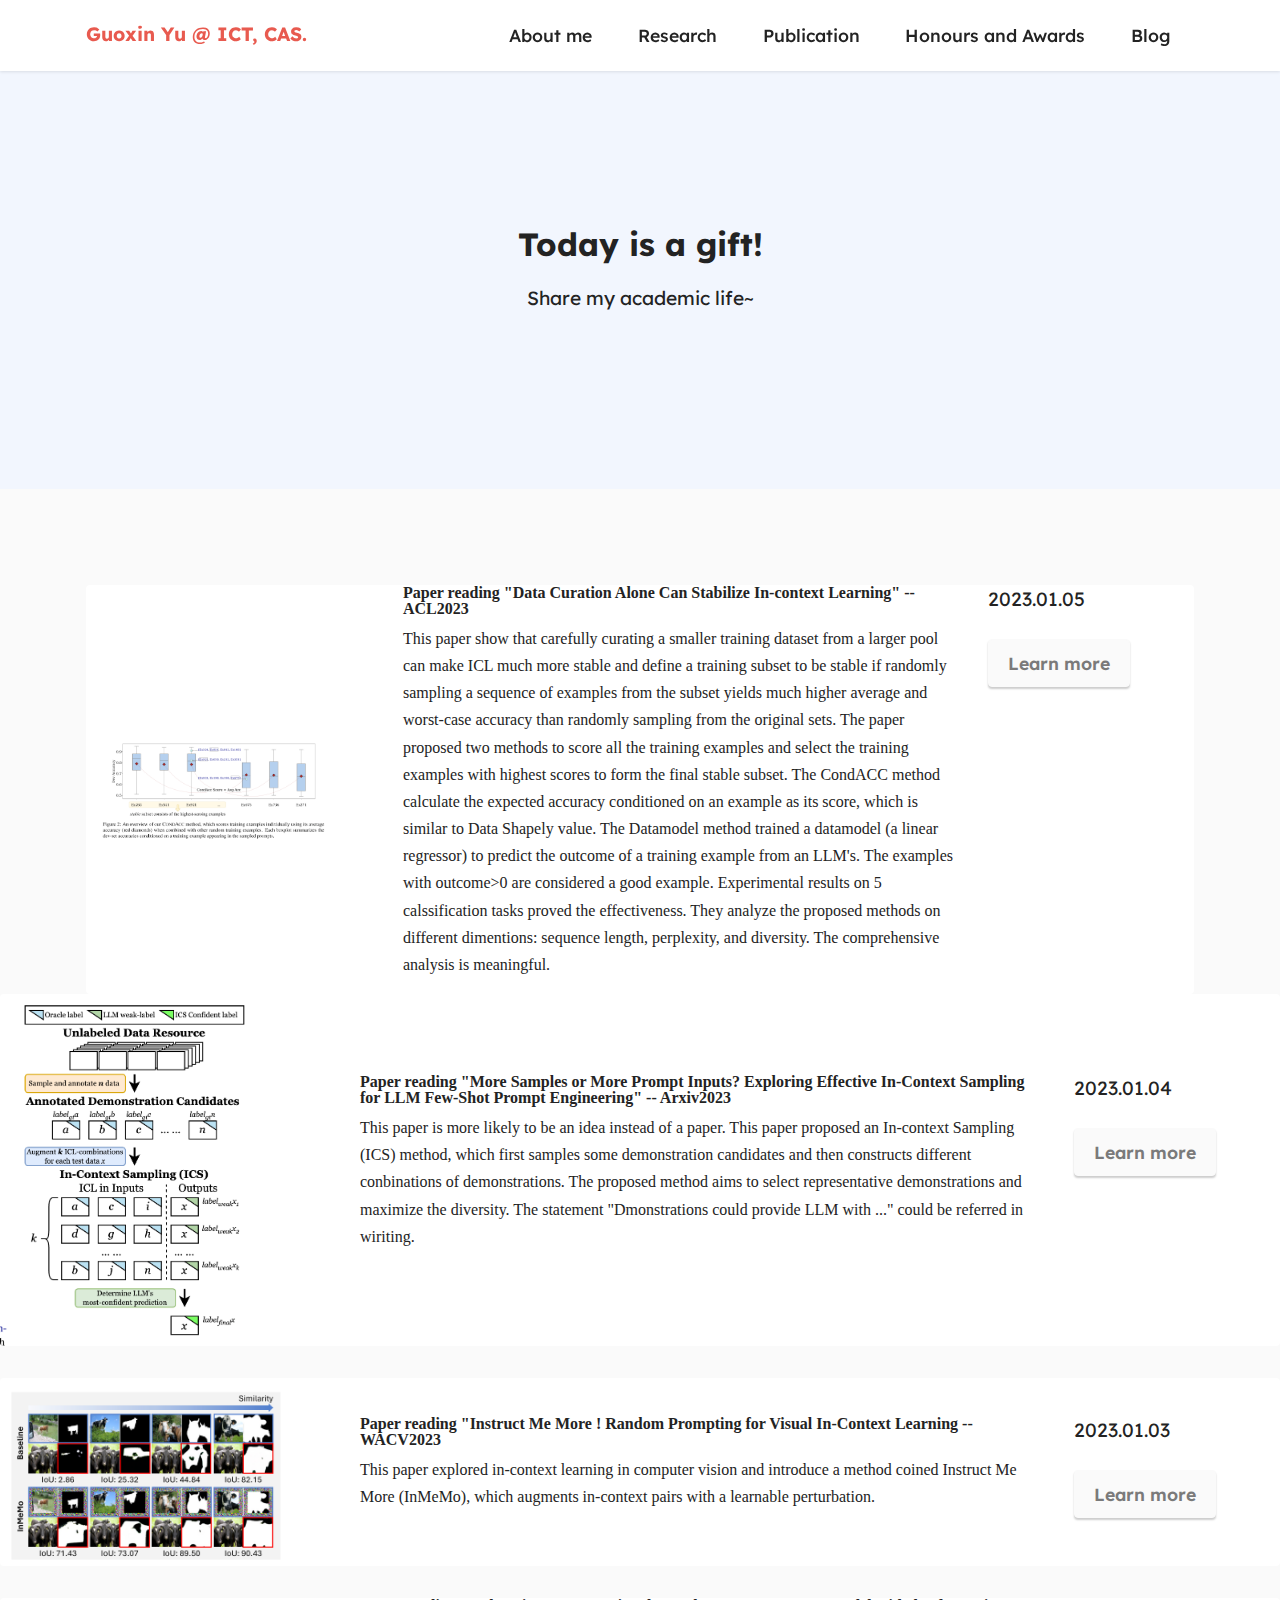
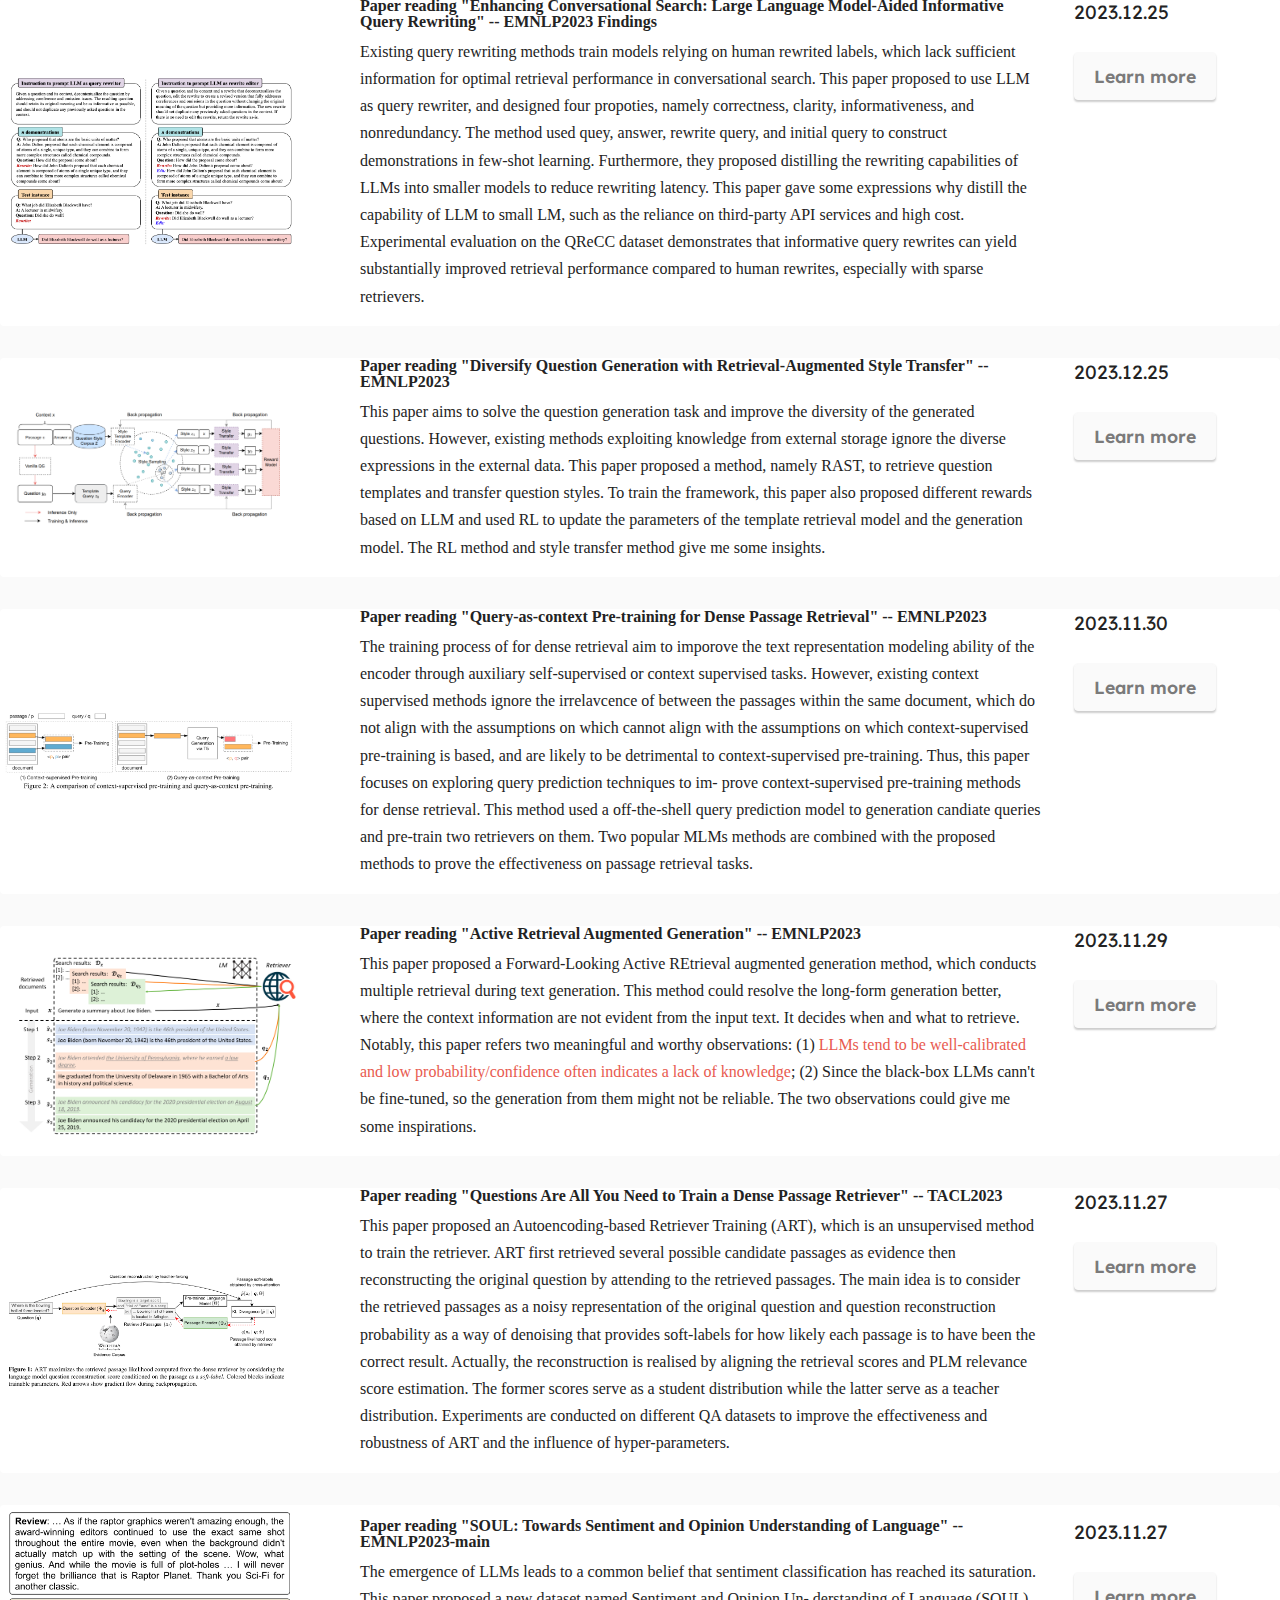
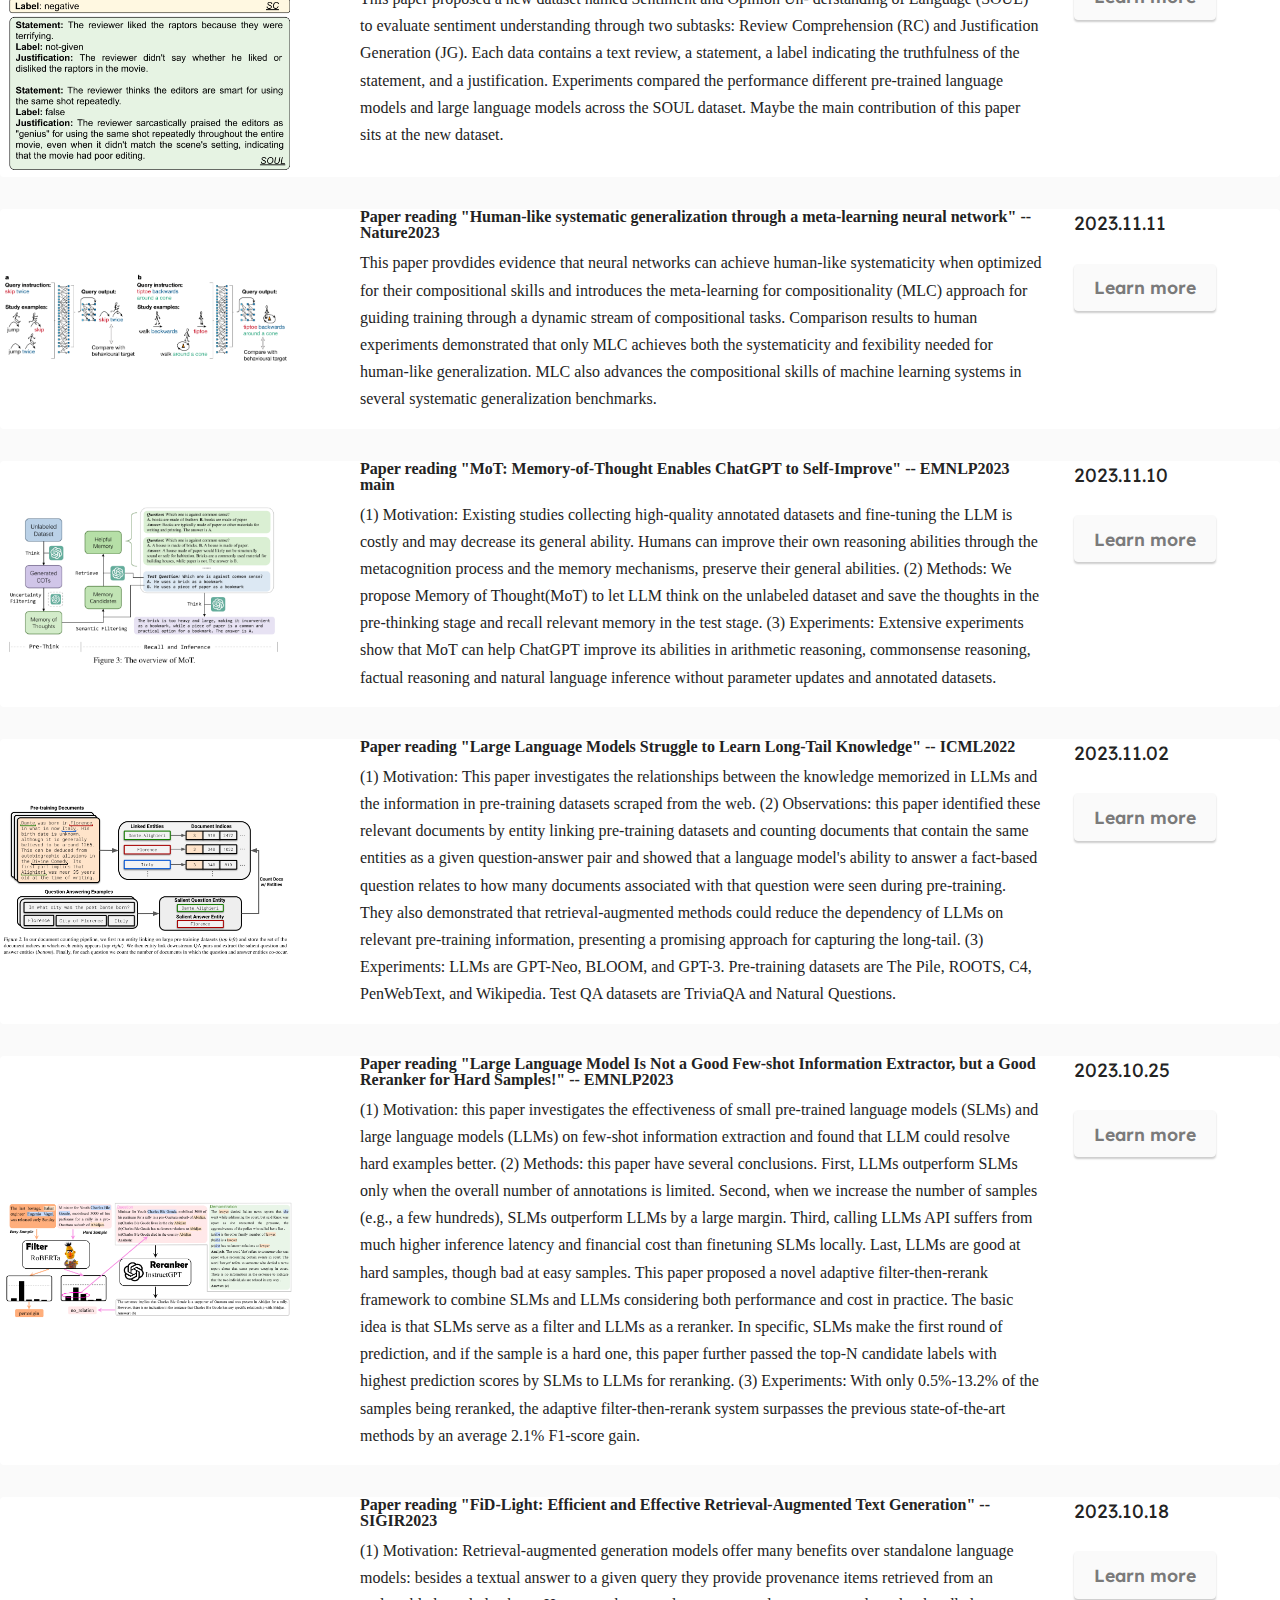
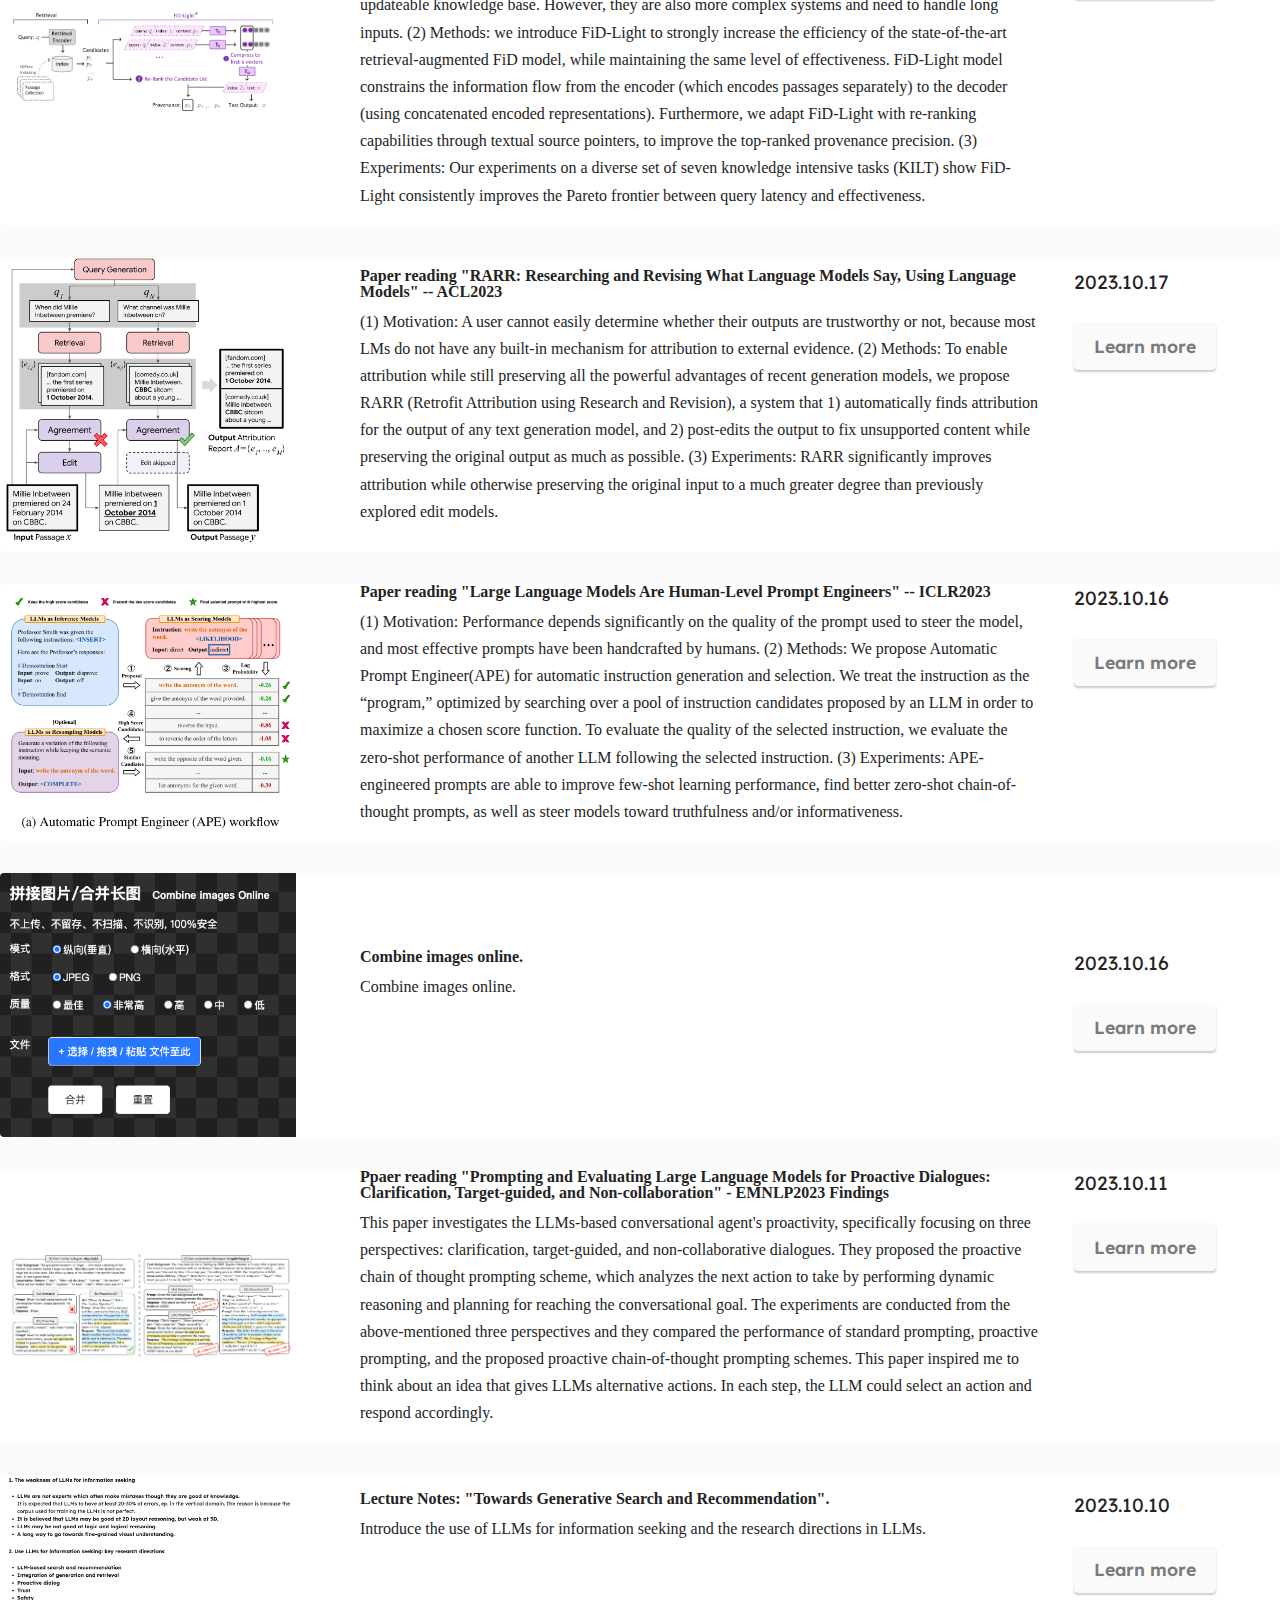
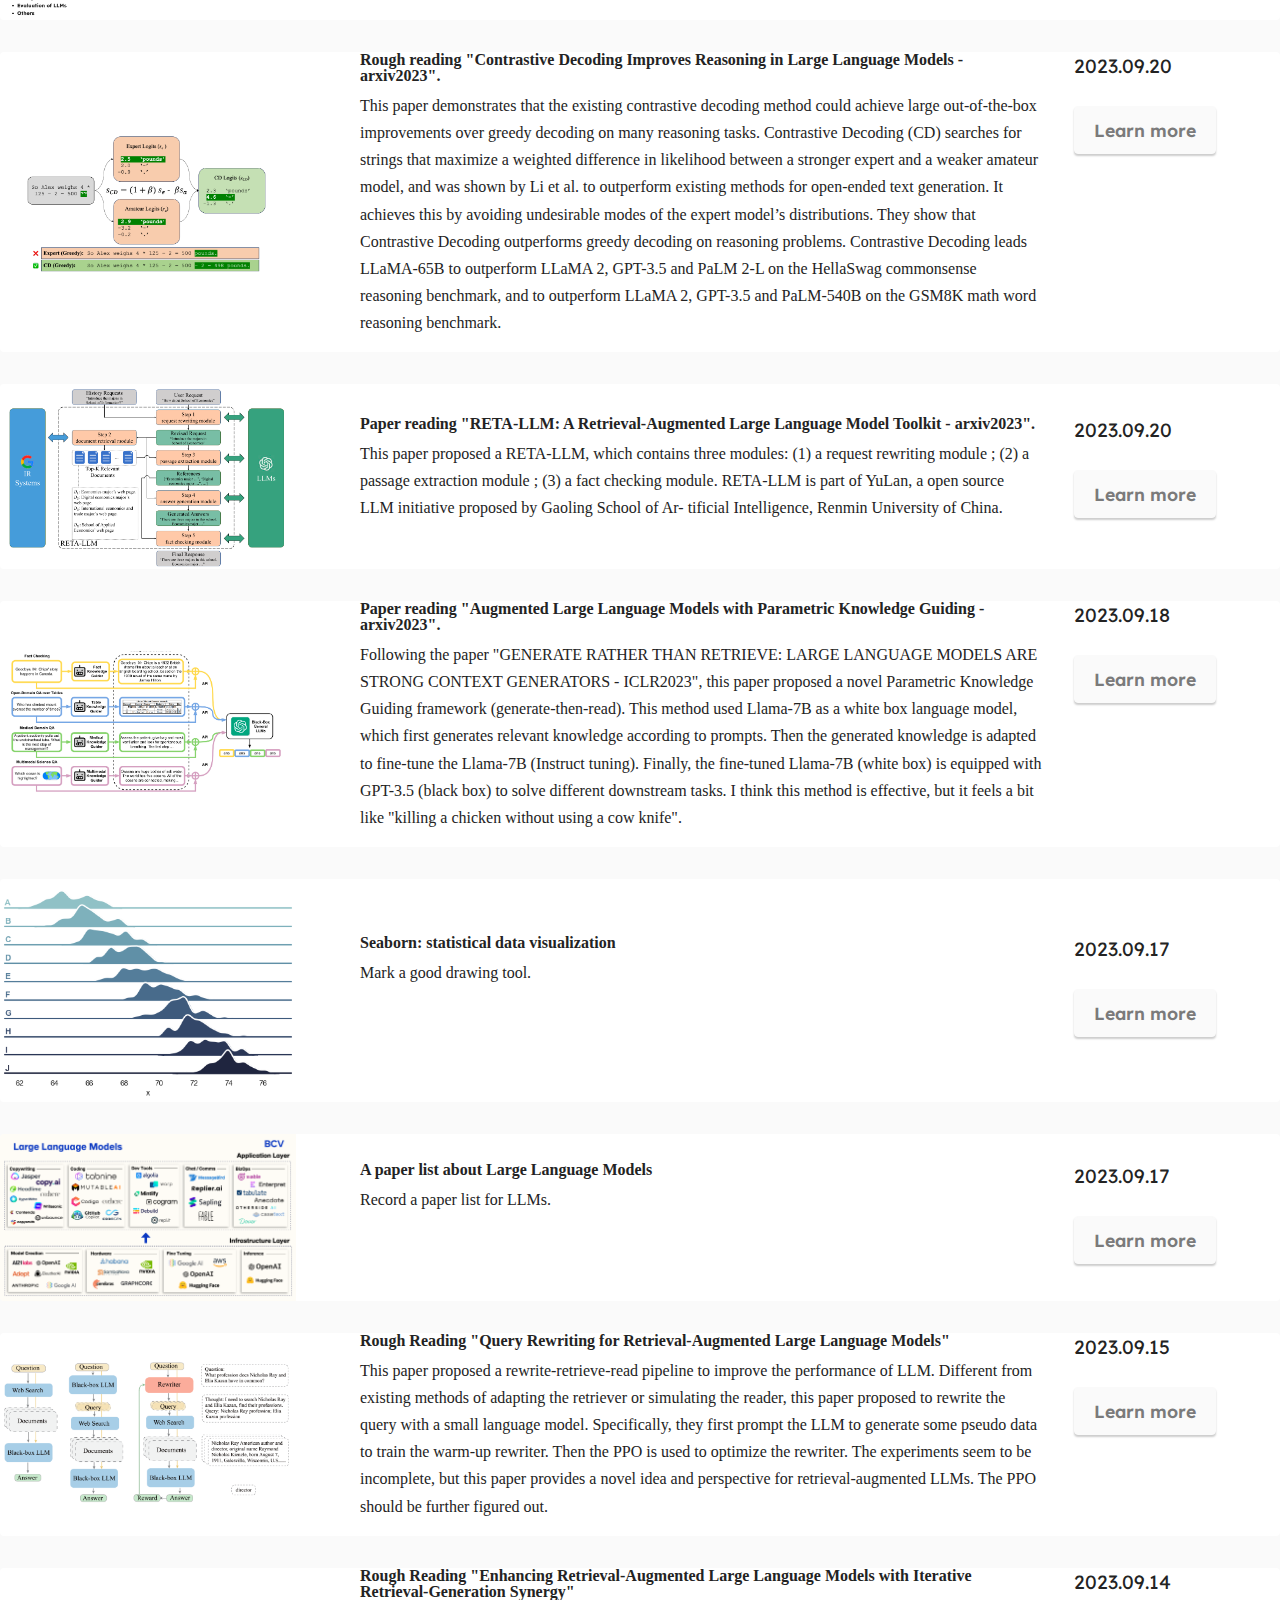
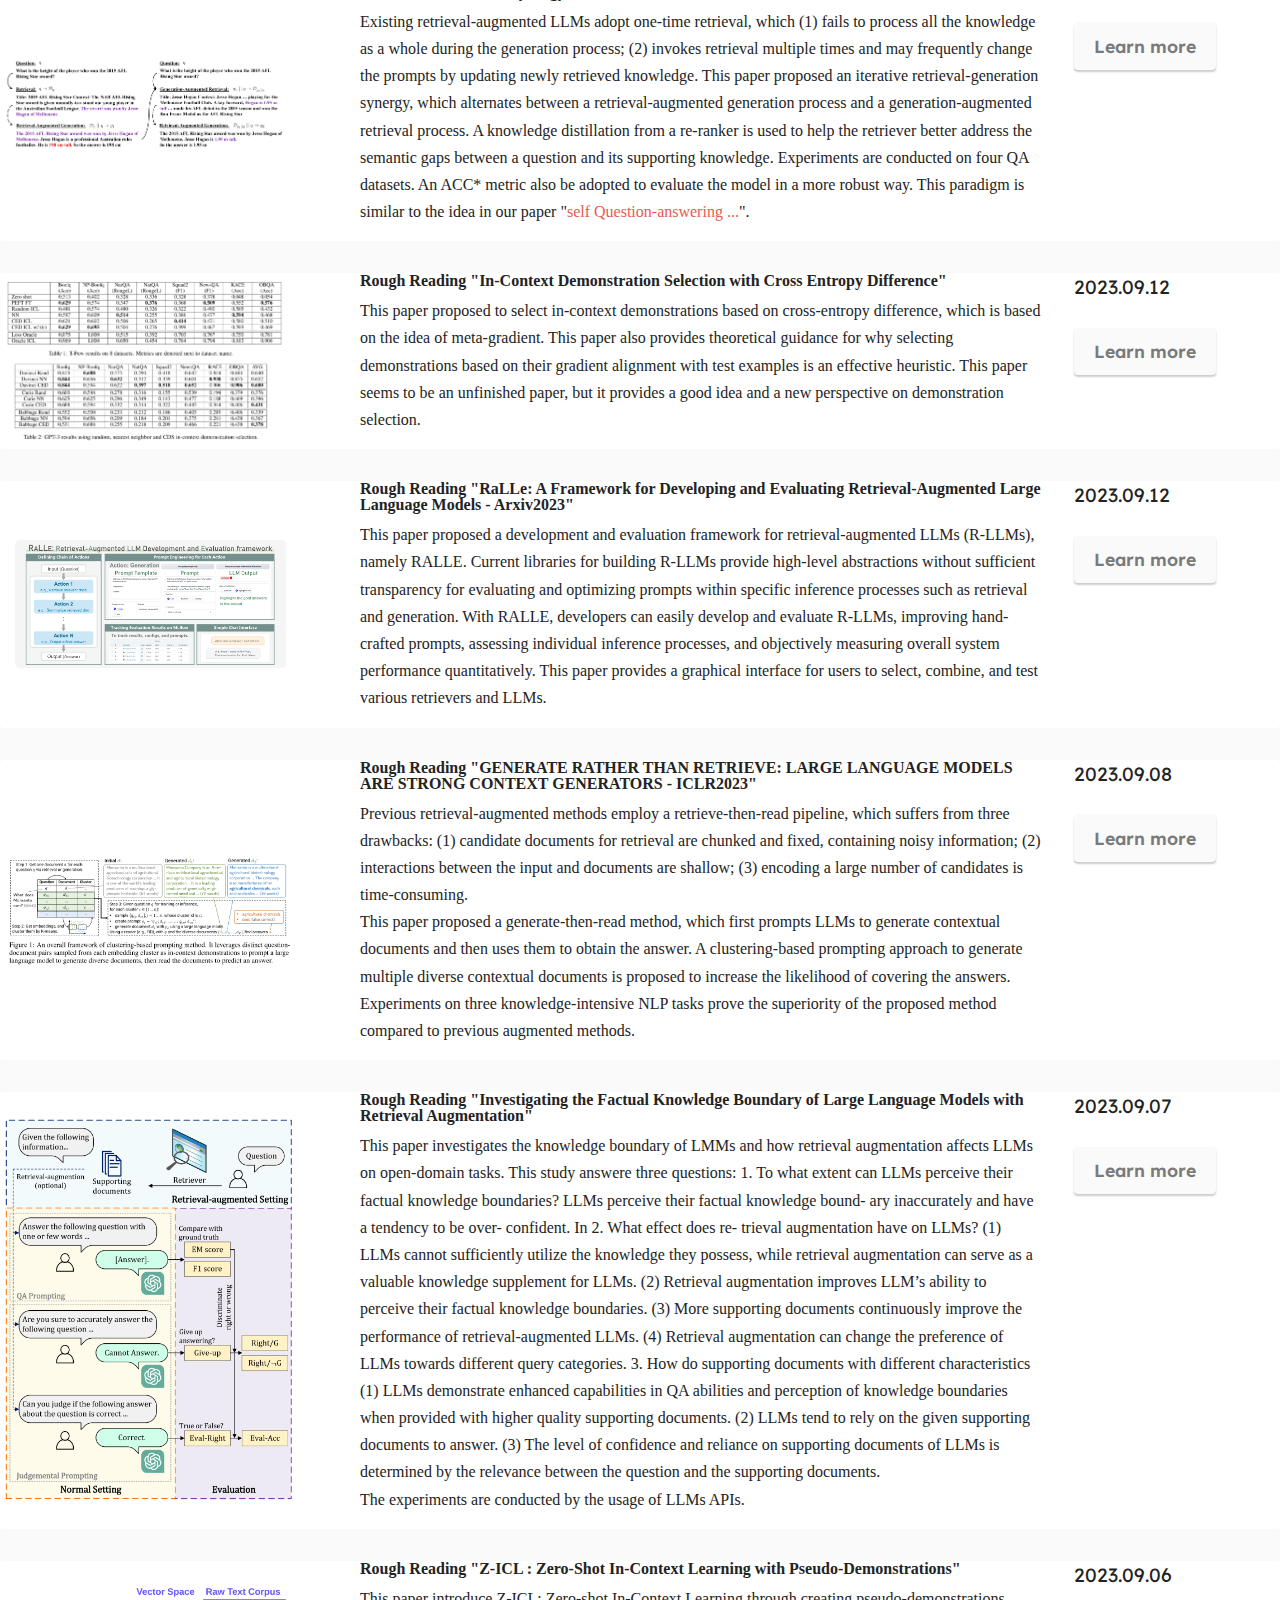
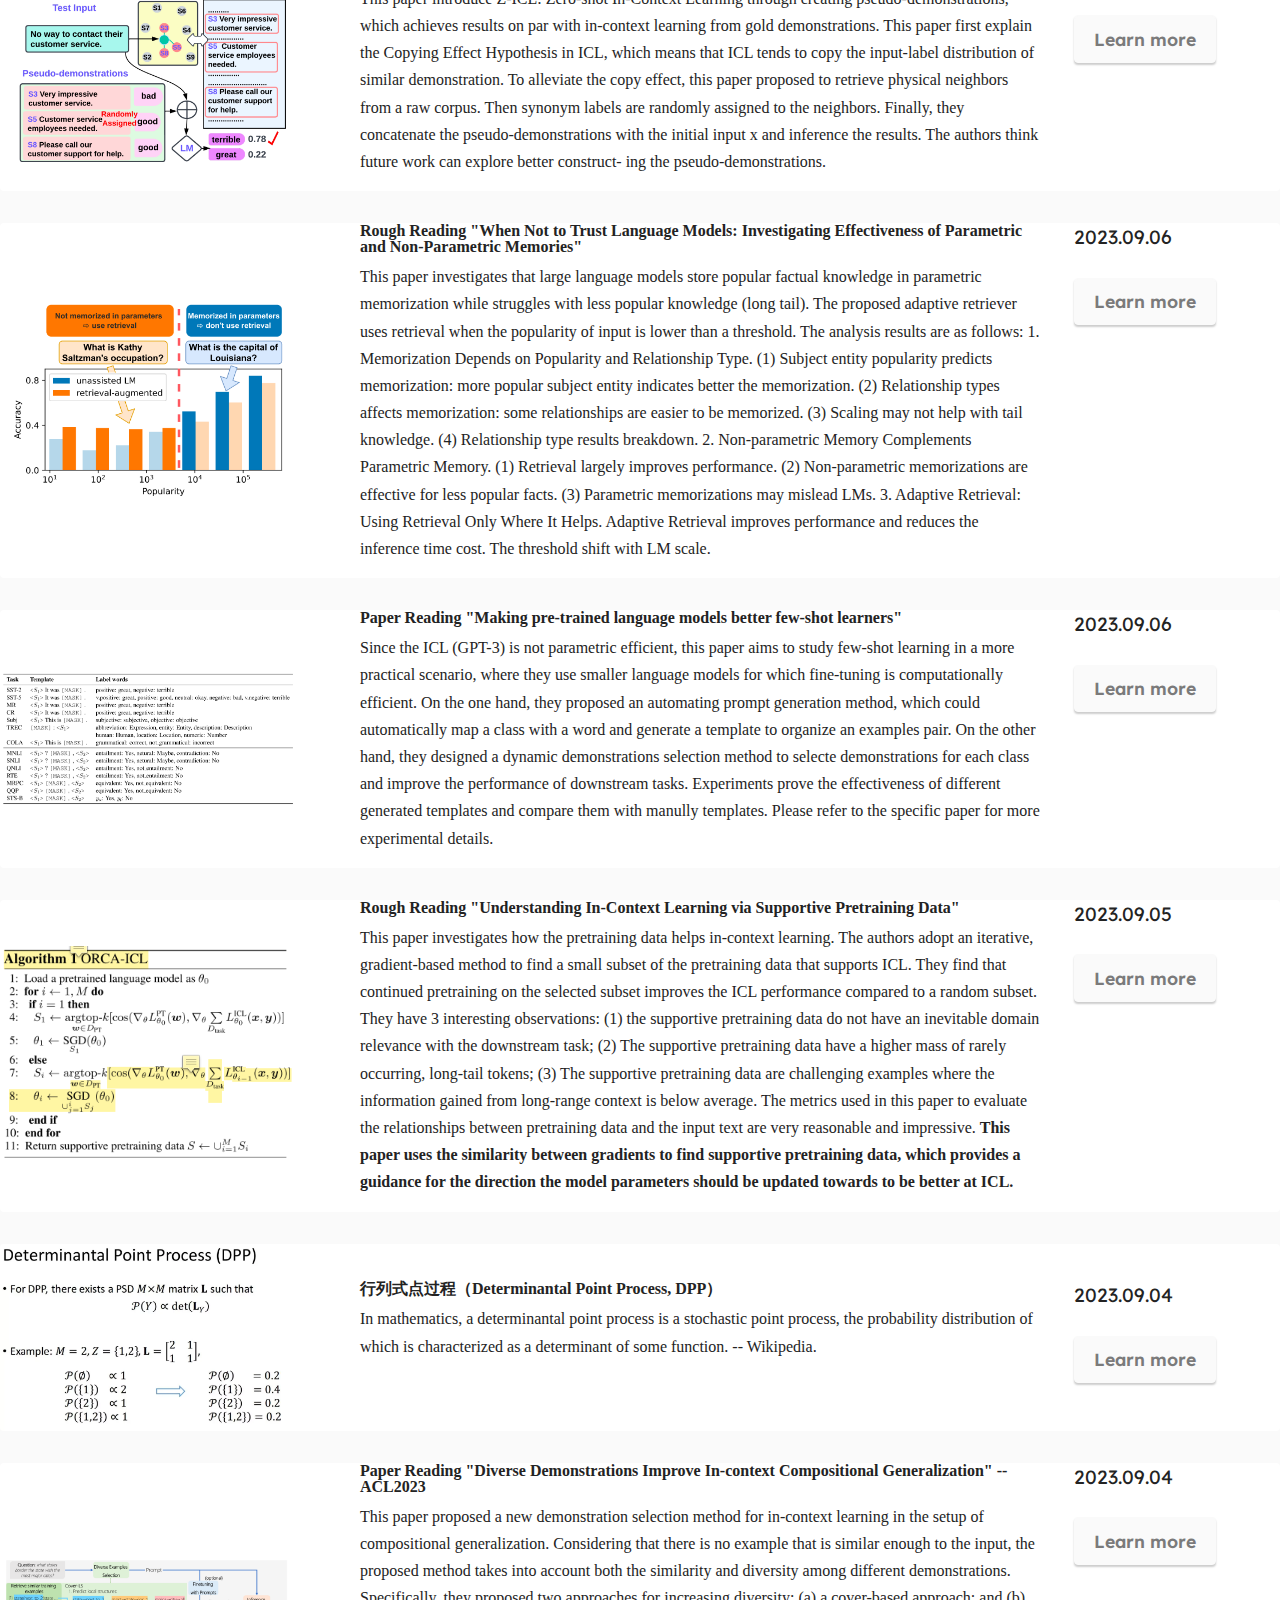
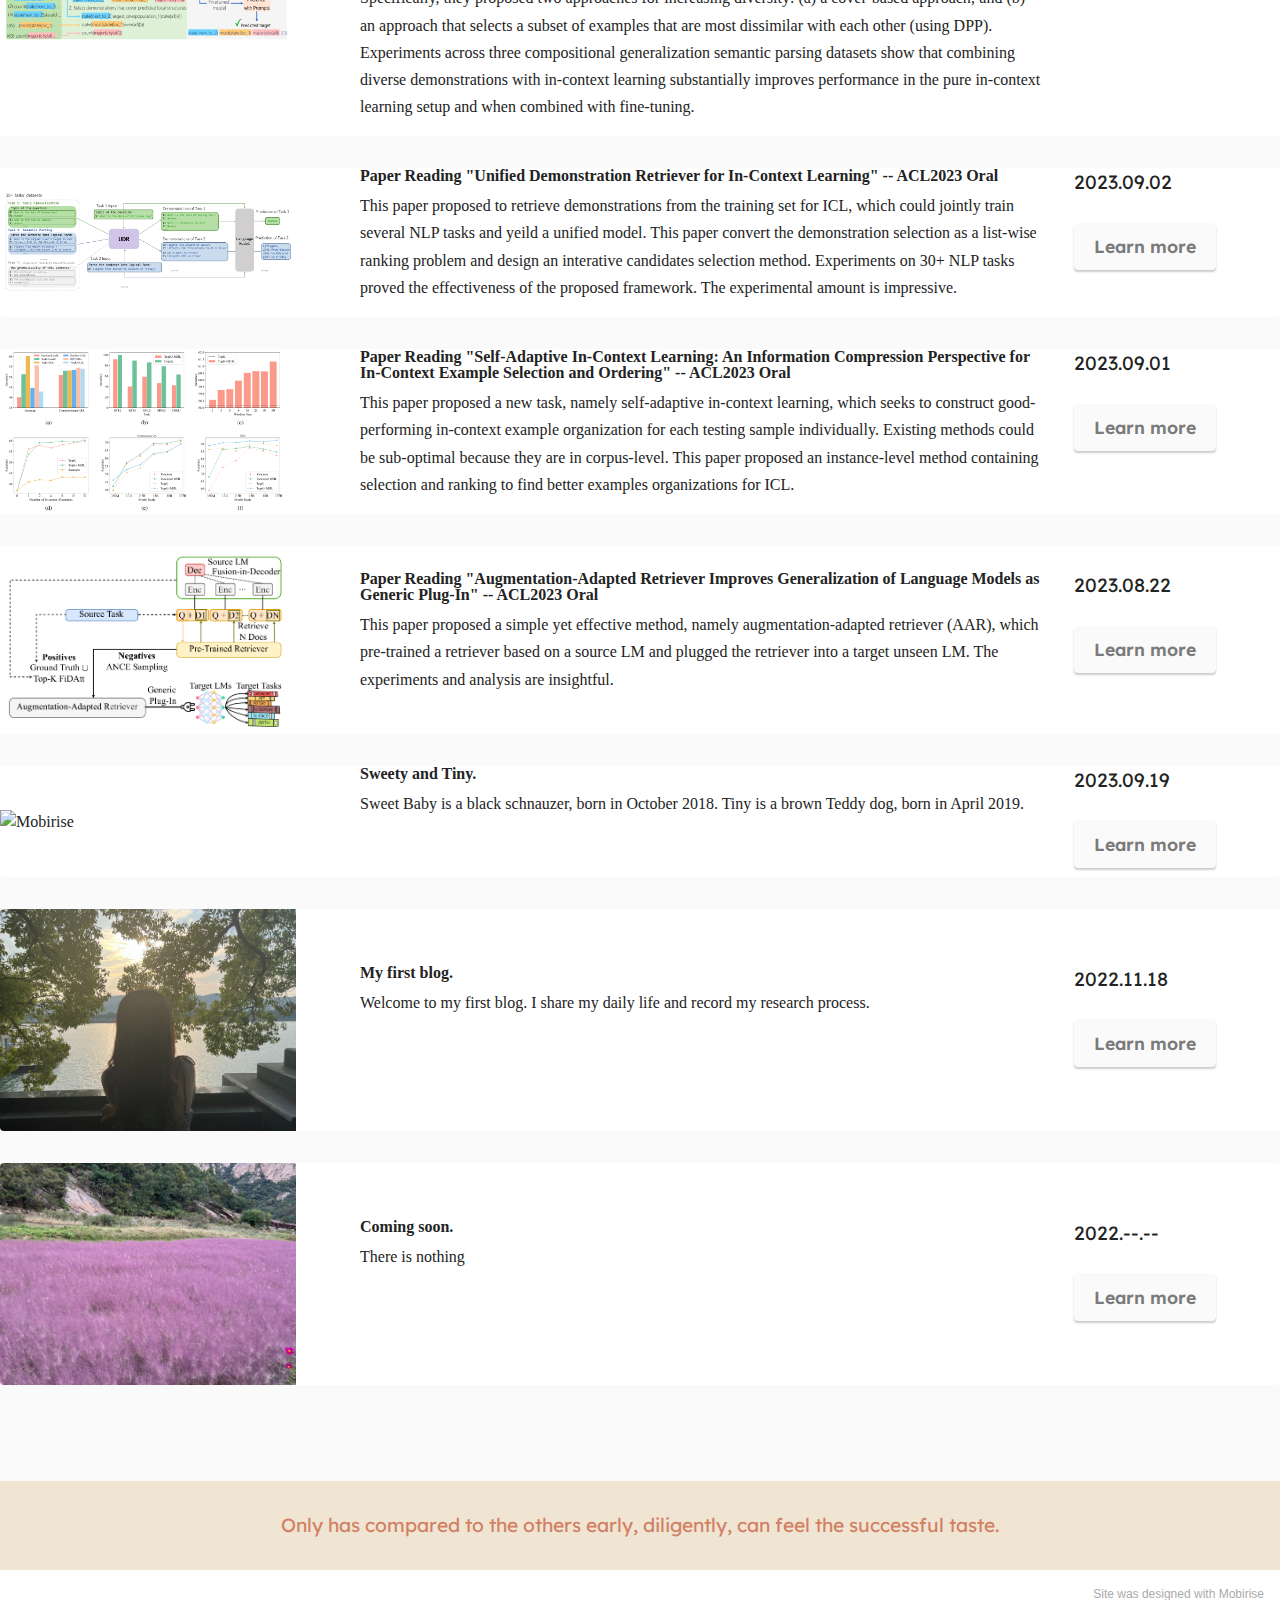
==== blog_overview.html @ f4926d65 "01019" ====
<!DOCTYPE html>
<html  >
<head>
  <!-- Site made with Mobirise Website Builder v5.5.5, https://mobirise.com -->
  <meta charset="UTF-8">
  <meta http-equiv="X-UA-Compatible" content="IE=edge">
  <meta name="generator" content="Mobirise v5.5.5, mobirise.com">
  <meta name="viewport" content="width=device-width, initial-scale=1, minimum-scale=1">
  <link rel="shortcut icon" href="assets/images/1-1.png" type="image/x-icon">
  <meta name="description" content="">
  
  
  <title>Blog</title>
  <link rel="stylesheet" href="assets/bootstrap/css/bootstrap.min.css">
  <link rel="stylesheet" href="assets/bootstrap/css/bootstrap-grid.min.css">
  <link rel="stylesheet" href="assets/bootstrap/css/bootstrap-reboot.min.css">
  <link rel="stylesheet" href="assets/dropdown/css/style.css">
  <link rel="stylesheet" href="assets/socicon/css/styles.css">
  <link rel="stylesheet" href="assets/theme/css/style.css">
  <link rel="preload" href="https://fonts.googleapis.com/css?family=Lexend:100,200,300,400,500,600,700,800,900&display=swap" as="style" onload="this.onload=null;this.rel='stylesheet'">
  <noscript><link rel="stylesheet" href="https://fonts.googleapis.com/css?family=Lexend:100,200,300,400,500,600,700,800,900&display=swap"></noscript>
  <link rel="preload" as="style" href="assets/mobirise/css/mbr-additional.css"><link rel="stylesheet" href="assets/mobirise/css/mbr-additional.css" type="text/css">
  
  
  
  
</head>
<body>
  
<section data-bs-version="5.1" class="menu menu2 cid-sFF0ciwnEL" once="menu" id="menu2-10">
    
    <nav class="navbar navbar-dropdown navbar-fixed-top navbar-expand-lg">
        <div class="container">
            <div class="navbar-brand">
                
                <span class="navbar-caption-wrap"><a class="navbar-caption text-primary display-7" href="index.html#top">Guoxin Yu @ ICT, CAS.</a></span>
            </div>
            <button class="navbar-toggler" type="button" data-toggle="collapse" data-bs-toggle="collapse" data-target="#navbarSupportedContent" data-bs-target="#navbarSupportedContent" aria-controls="navbarNavAltMarkup" aria-expanded="false" aria-label="Toggle navigation">
                <div class="hamburger">
                    <span></span>
                    <span></span>
                    <span></span>
                    <span></span>
                </div>
            </button>
            <div class="collapse navbar-collapse" id="navbarSupportedContent">
                <ul class="navbar-nav nav-dropdown nav-right" data-app-modern-menu="true"><li class="nav-item"><a class="nav-link link text-black text-primary display-4" href="index.html#top">About me</a></li>
                    <li class="nav-item"><a class="nav-link link text-black text-primary display-4" href="index.html#content14-q">Research</a></li><li class="nav-item"><a class="nav-link link text-black text-primary display-4" href="index.html#content14-8">Publication</a></li><li class="nav-item"><a class="nav-link link text-black text-primary display-4" href="index.html#content5-z">Honours and Awards<br></a></li><li class="nav-item"><a class="nav-link link text-black text-primary display-4" href="blog_overview.html">Blog</a></li></ul>
                
                
            </div>
        </div>
    </nav>
</section>


<section data-bs-version="5.1" class="header3 cid-tnwRnHnESK" id="header3-1a">



    <div class="mbr-overlay" style="opacity: 0.2; background-color: rgb(190, 211, 249);"></div>

    <div class="align-center container-fluid">
        <div class="row justify-content-center">
            <div class="col-12 col-lg-8">
                <h1 class="mbr-section-title mbr-fonts-style mb-3 display-5"><strong>Today is a gift!</strong></h1>
                
                <p class="mbr-text mbr-fonts-style display-7">Share my academic life~</p>
                
            </div>
        </div>
    </div>
</section>



<section data-bs-version="5.1" class="features8 cid-tnwZVJJyRQ" xmlns="http://www.w3.org/1999/html" id="features9-1d">
    <div class="container">
        <div class="card-wrapper">
            <div class="row align-items-center">
                <div class="col-12 col-md-3">
                    <div class="image-wrapper">
                        <img src="assets/images/model0105.png" alt="Mobirise">
                    </div>
                </div>
                <div class="col-12 col-md">
                    <div class="card-box">
                        <div class="row">
                            <div class="col-md">
                                <h6 class="card-title mbr-fonts-style display-9"><strong>Paper reading "Data Curation Alone Can Stabilize In-context Learning" -- ACL2023</strong></h6>
                                <p class="mbr-text mbr-fonts-style display-10">
                                This paper show that carefully curating a smaller training dataset from a larger pool can make ICL much more stable and define a training subset to be stable if randomly sampling a sequence of examples from the subset yields much higher average and worst-case accuracy than randomly sampling from the original sets. 
                                The paper proposed two methods to score all the training examples and select the training examples with highest scores to form the final stable subset. 
                                The CondACC method calculate the expected accuracy conditioned on an example as its score, which is similar to Data Shapely value. 
                                The Datamodel method trained a datamodel (a linear regressor) to predict the outcome of a training example from an LLM's. 
                                The examples with outcome>0 are considered a good example. 
                                Experimental results on 5 calssification tasks proved the effectiveness. 
                                They analyze the proposed methods on different dimentions: sequence length, perplexity, and diversity. 
                                The comprehensive analysis is meaningful. 
                                </p>
                            </div>
                            <div class="col-md-auto">
                                <p class="price mbr-fonts-style display-7">2023.01.05</p>
                                <div class="mbr-section-btn"><a href="http://arxiv.org/abs/2212.10378" class="btn btn-white display-4">Learn more</a></div>
                            </div>
                            <div></div>
                        </div>
                    </div>
                </div>
            </div>
        </div>
    </div>

        <div class="card">
            <div class="card-wrapper">
                <div class="row align-items-center">
                    <div class="col-12 col-md-3">
                        <div class="image-wrapper">
                            <img src="assets/images/model0104.png" alt="Mobirise">
                        </div>
                    </div>
                    <div class="col-12 col-md">
                        <div class="card-box">
                            <div class="row">
                                <div class="col-md">
                                    <h6 class="card-title mbr-fonts-style display-9"><strong>Paper reading "More Samples or More Prompt Inputs? Exploring Effective In-Context Sampling for LLM Few-Shot Prompt Engineering" -- Arxiv2023</strong></h6>
                                    <p class="mbr-text mbr-fonts-style display-10">
                                       This paper is more likely to be an idea instead of a paper. This paper proposed an In-context Sampling (ICS) method, which first samples some demonstration candidates and then constructs different conbinations of demonstrations. 
                                       The proposed method aims to select representative demonstrations and maximize the diversity. 
                                       The statement "Dmonstrations could provide LLM with ..." could be referred in wiriting. 
                                    </p>
                                </div>
                                <div class="col-md-auto">
                                    <p class="price mbr-fonts-style display-7">2023.01.04</p>
                                    <div class="mbr-section-btn"><a href="https://arxiv.org/abs/2311.09782v1" class="btn btn-white display-4">Learn more</a></div>
                                </div>
                                <div></div>
                            </div>
                        </div>
                    </div>
                </div>
            </div>
        </div>

        <div class="card">
            <div class="card-wrapper">
                <div class="row align-items-center">
                    <div class="col-12 col-md-3">
                        <div class="image-wrapper">
                            <img src="assets/images/model0103.png" alt="Mobirise">
                        </div>
                    </div>
                    <div class="col-12 col-md">
                        <div class="card-box">
                            <div class="row">
                                <div class="col-md">
                                    <h6 class="card-title mbr-fonts-style display-9"><strong>Paper reading "Instruct Me More ! Random Prompting for Visual In-Context Learning -- WACV2023</strong></h6>
                                    <p class="mbr-text mbr-fonts-style display-10">
                                       This paper explored in-context learning in computer vision and introduce a method coined Instruct Me More (InMeMo), which augments in-context pairs with a learnable perturbation.  
                                    </p>
                                </div>
                                <div class="col-md-auto">
                                    <p class="price mbr-fonts-style display-7">2023.01.03</p>
                                    <div class="mbr-section-btn"><a href="https://arxiv.org/pdf/2311.03648.pdf" class="btn btn-white display-4">Learn more</a></div>
                                </div>
                                <div></div>
                            </div>
                        </div>
                    </div>
                </div>
            </div>
        </div>

        <div class="card">
            <div class="card-wrapper">
                <div class="row align-items-center">
                    <div class="col-12 col-md-3">
                        <div class="image-wrapper">
                            <img src="assets/images/model0102.png" alt="Mobirise">
                        </div>
                    </div>
                    <div class="col-12 col-md">
                        <div class="card-box">
                            <div class="row">
                                <div class="col-md">
                                    <h6 class="card-title mbr-fonts-style display-9"><strong>Paper reading "Enhancing Conversational Search: Large Language Model-Aided Informative Query Rewriting" -- EMNLP2023 Findings</strong></h6>
                                    <p class="mbr-text mbr-fonts-style display-10">
                                        Existing query rewriting methods train models relying on human rewrited labels, which lack sufficient information for optimal retrieval performance in conversational search. 
                                        This paper proposed to use LLM as query rewriter, and designed four propoties, namely correctness, clarity, informativeness, and nonredundancy. 
                                        The method used quey, answer, rewrite query, and initial query to construct demonstrations in few-shot learning.
                                        Furthermore, they proposed distilling the rewriting capabilities of LLMs into smaller models to reduce rewriting latency.
                                        This paper gave some expressions why distill the capability of LLM to small LM, such as the reliance on third-party API services and high cost.  
                                        Experimental evaluation on the QReCC dataset demonstrates that informative query rewrites can yield substantially improved retrieval performance compared to human rewrites, especially with sparse retrievers.
                                    </p>
                                </div>
                                <div class="col-md-auto">
                                    <p class="price mbr-fonts-style display-7">2023.12.25</p>
                                    <div class="mbr-section-btn"><a href="https://aclanthology.org/2023.findings-emnlp.398.pdf" class="btn btn-white display-4">Learn more</a></div>
                                </div>
                                <div></div>
                            </div>
                        </div>
                    </div>
                </div>
            </div>
        </div>
        
        <div class="card">
            <div class="card-wrapper">
                <div class="row align-items-center">
                    <div class="col-12 col-md-3">
                        <div class="image-wrapper">
                            <img src="assets/images/model1215.png" alt="Mobirise">
                        </div>
                    </div>
                    <div class="col-12 col-md">
                        <div class="card-box">
                            <div class="row">
                                <div class="col-md">
                                    <h6 class="card-title mbr-fonts-style display-9"><strong>Paper reading "Diversify Question Generation with Retrieval-Augmented Style Transfer" -- EMNLP2023</strong></h6>
                                    <p class="mbr-text mbr-fonts-style display-10">
                                        This paper aims to solve the question generation task and improve the diversity of the generated questions. However, existing methods exploiting knowledge from external storage ignore the diverse expressions in the external data. 
                                        This paper proposed a method, namely RAST, to retrieve question templates and transfer question styles. 
                                        To train the framework, this paper also proposed different rewards based on LLM and used RL to update the parameters of the template retrieval model and the generation model.
                                        The RL method and style transfer method give me some insights.
                                    </p>
                                </div>
                                <div class="col-md-auto">
                                    <p class="price mbr-fonts-style display-7">2023.12.25</p>
                                    <div class="mbr-section-btn"><a href="https://arxiv.org/abs/2310.14503v1" class="btn btn-white display-4">Learn more</a></div>
                                </div>
                                <div></div>
                            </div>
                        </div>
                    </div>
                </div>
            </div>
        </div>

        <div class="card">
            <div class="card-wrapper">
                <div class="row align-items-center">
                    <div class="col-12 col-md-3">
                        <div class="image-wrapper">
                            <img src="assets/images/model1130.png" alt="Mobirise">
                        </div>
                    </div>
                    <div class="col-12 col-md">
                        <div class="card-box">
                            <div class="row">
                                <div class="col-md">
                                    <h6 class="card-title mbr-fonts-style display-9"><strong>Paper reading "Query-as-context Pre-training for Dense Passage Retrieval" -- EMNLP2023</strong></h6>
                                    <p class="mbr-text mbr-fonts-style display-10">
                                        The training process of for dense retrieval aim to imporove the text representation modeling ability of the encoder through auxiliary self-supervised or context supervised tasks. 
                                        However, existing context supervised methods ignore the irrelavcence of between the passages within the same document, which do not align with the assumptions on which cannot align with the assumptions on which context-supervised pre-training is based, and are likely to be detrimental to context-supervised pre-training.
                                        Thus, this paper focuses on exploring query prediction techniques to im- prove context-supervised pre-training methods for dense retrieval.
                                        This method used a off-the-shell query prediction model to generation candiate queries and pre-train two retrievers on them. 
                                        Two popular MLMs methods are combined with the proposed methods to prove the effectiveness on passage retrieval tasks. 
                                    </p>
                                </div>
                                <div class="col-md-auto">
                                    <p class="price mbr-fonts-style display-7">2023.11.30</p>
                                    <div class="mbr-section-btn"><a href="http://arxiv.org/abs/2212.09598" class="btn btn-white display-4">Learn more</a></div>
                                </div>
                                <div></div>
                            </div>
                        </div>
                    </div>
                </div>
            </div>
        </div>

        <div class="card">
            <div class="card-wrapper">
                <div class="row align-items-center">
                    <div class="col-12 col-md-3">
                        <div class="image-wrapper">
                            <img src="assets/images/model1129.png" alt="Mobirise">
                        </div>
                    </div>
                    <div class="col-12 col-md">
                        <div class="card-box">
                            <div class="row">
                                <div class="col-md">
                                    <h6 class="card-title mbr-fonts-style display-9"><strong>Paper reading "Active Retrieval Augmented Generation" -- EMNLP2023</strong></h6>
                                    <p class="mbr-text mbr-fonts-style display-10">
                                        This paper proposed a Forward-Looking Active REtrieval augmented generation method, which conducts multiple retrieval during text generation. 
                                        This method could resolve the long-form generation better, where the context information are not evident from the input text. 
                                        It decides when and what to retrieve.
                                        Notably, this paper refers two meaningful and worthy observations: 
                                        (1) <a href="https://arxiv.org/abs/2203.05115" class="text-primary" target="_blank">LLMs tend to be well-calibrated and low probability/confidence often indicates a lack of knowledge</a>;
                                        (2) Since the black-box LLMs cann't be fine-tuned, so the generation from them might not be reliable. 
                                        The two observations could give me some inspirations. 
                                    </p>
                                </div>
                                <div class="col-md-auto">
                                    <p class="price mbr-fonts-style display-7">2023.11.29</p>
                                    <div class="mbr-section-btn"><a href="http://arxiv.org/abs/2305.06983" class="btn btn-white display-4">Learn more</a></div>
                                </div>
                                <div></div>
                            </div>
                        </div>
                    </div>
                </div>
            </div>
        </div>

        <div class="card">
            <div class="card-wrapper">
                <div class="row align-items-center">
                    <div class="col-12 col-md-3">
                        <div class="image-wrapper">
                            <img src="assets/images/model1127-1.png" alt="Mobirise">
                        </div>
                    </div>
                    <div class="col-12 col-md">
                        <div class="card-box">
                            <div class="row">
                                <div class="col-md">
                                    <h6 class="card-title mbr-fonts-style display-9"><strong>Paper reading "Questions Are All You Need to Train a Dense Passage Retriever" -- TACL2023</strong></h6>
                                    <p class="mbr-text mbr-fonts-style display-10">
                                        This paper proposed an Autoencoding-based Retriever Training (ART), which is an unsupervised method to train the retriever. 
                                        ART first retrieved several possible candidate passages as evidence then reconstructing the original question by attending to the retrieved passages. 
                                        The main idea is to consider the retrieved passages as a noisy representation of the original question and question reconstruction probability as a way of denoising that provides soft-labels for how likely each passage is to have been the correct result.
                                        Actually, the reconstruction is realised by aligning the retrieval scores and PLM relevance score estimation. The former scores serve as a student distribution while the latter serve as a teacher distribution.
                                        Experiments are conducted on different QA datasets to improve the effectiveness and robustness of ART and the influence of hyper-parameters. 
                                    </p>
                                </div>
                                <div class="col-md-auto">
                                    <p class="price mbr-fonts-style display-7">2023.11.27</p>
                                    <div class="mbr-section-btn"><a href="https://arxiv.org/abs/2206.10658" class="btn btn-white display-4">Learn more</a></div>
                                </div>
                                <div></div>
                            </div>
                        </div>
                    </div>
                </div>
            </div>
        </div>

        <div cla

        <div class="card">
            <div class="card-wrapper">
                <div class="row align-items-center">
                    <div class="col-12 col-md-3">
                        <div class="image-wrapper">
                            <img src="assets/images/model1127.png" alt="Mobirise">
                        </div>
                    </div>
                    <div class="col-12 col-md">
                        <div class="card-box">
                            <div class="row">
                                <div class="col-md">
                                    <h6 class="card-title mbr-fonts-style display-9"><strong>Paper reading "SOUL: Towards Sentiment and Opinion Understanding of Language" -- EMNLP2023-main</strong></h6>
                                    <p class="mbr-text mbr-fonts-style display-10">
                                        
                                        The emergence of LLMs leads to a common belief that sentiment classification has reached its saturation.
                                        This paper proposed a new dataset named Sentiment and Opinion Un- derstanding of Language (SOUL) to evaluate sentiment understanding through two subtasks: Review Comprehension (RC) and Justification Generation (JG).
                                        Each data contains a text review, a statement, a label indicating the truthfulness of the statement, and a justification. 
                                        Experiments compared the performance different pre-trained language models and large language models across the SOUL dataset. 
                                        Maybe the main contribution of this paper sits at the new dataset. 

                                    </p>
                                </div>
                                <div class="col-md-auto">
                                    <p class="price mbr-fonts-style display-7">2023.11.27</p>
                                    <div class="mbr-section-btn"><a href="http://arxiv.org/abs/2310.17924" class="btn btn-white display-4">Learn more</a></div>
                                </div>
                                <div></div>
                            </div>
                        </div>
                    </div>
                </div>
            </div>
        </div>

        <div class="card">
            <div class="card-wrapper">
                <div class="row align-items-center">
                    <div class="col-12 col-md-3">
                        <div class="image-wrapper">
                            <img src="assets/images/model1111.png" alt="Mobirise">
                        </div>
                    </div>
                    <div class="col-12 col-md">
                        <div class="card-box">
                            <div class="row">
                                <div class="col-md">
                                    <h6 class="card-title mbr-fonts-style display-9"><strong>Paper reading "Human-like systematic generalization through a meta-learning neural network" -- Nature2023</strong></h6>
                                    <p class="mbr-text mbr-fonts-style display-10">
                                        
                                        This paper provdides evidence that neural networks can achieve human-like systematicity when optimized for their compositional skills and introduces the meta-learning for compositionality (MLC) approach for guiding training through a dynamic stream of compositional tasks. 
                                        Comparison results to human experiments demonstrated that only MLC achieves both the systematicity and fexibility needed for human-like generalization.
                                        MLC also advances the compositional skills of machine learning systems in several systematic generalization benchmarks.

                                    </p>
                                </div>
                                <div class="col-md-auto">
                                    <p class="price mbr-fonts-style display-7">2023.11.11</p>
                                    <div class="mbr-section-btn"><a href="file:///Users/yuguoxin/Downloads/s41586-023-06668-3.pdf" class="btn btn-white display-4">Learn more</a></div>
                                </div>
                                <div></div>
                            </div>
                        </div>
                    </div>
                </div>
            </div>
        </div>

        <div class="card">
            <div class="card-wrapper">
                <div class="row align-items-center">
                    <div class="col-12 col-md-3">
                        <div class="image-wrapper">
                            <img src="assets/images/model1110.png" alt="Mobirise">
                        </div>
                    </div>
                    <div class="col-12 col-md">
                        <div class="card-box">
                            <div class="row">
                                <div class="col-md">
                                    <h6 class="card-title mbr-fonts-style display-9"><strong>Paper reading "MoT: Memory-of-Thought Enables ChatGPT to Self-Improve" -- EMNLP2023 main</strong></h6>
                                    <p class="mbr-text mbr-fonts-style display-10">
                                        
                                        (1) Motivation: Existing studies collecting high-quality annotated datasets and fine-tuning the LLM is costly and may decrease its general ability. Humans can improve their own reasoning abilities through the metacognition process and the memory mechanisms, preserve their general abilities. 
                                        (2) Methods: We propose Memory of Thought(MoT) to let LLM think on the unlabeled dataset and save the thoughts in the pre-thinking stage and recall relevant memory in the test stage.
                                        (3) Experiments: Extensive experiments show that MoT can help ChatGPT improve its abilities in arithmetic reasoning, commonsense reasoning, factual reasoning and natural language inference without parameter updates and annotated datasets. 

                                    </p>
                                </div>
                                <div class="col-md-auto">
                                    <p class="price mbr-fonts-style display-7">2023.11.10</p>
                                    <div class="mbr-section-btn"><a href="http://arxiv.org/abs/2305.05181" class="btn btn-white display-4">Learn more</a></div>
                                </div>
                                <div></div>
                            </div>
                        </div>
                    </div>
                </div>
            </div>
        </div>

        <div class="card">
            <div class="card-wrapper">
                <div class="row align-items-center">
                    <div class="col-12 col-md-3">
                        <div class="image-wrapper">
                            <img src="assets/images/model1102.png" alt="Mobirise">
                        </div>
                    </div>
                    <div class="col-12 col-md">
                        <div class="card-box">
                            <div class="row">
                                <div class="col-md">
                                    <h6 class="card-title mbr-fonts-style display-9"><strong>Paper reading "Large Language Models Struggle to Learn Long-Tail Knowledge" -- ICML2022</strong></h6>
                                    <p class="mbr-text mbr-fonts-style display-10">
                                        
                                        (1) Motivation: This paper investigates the relationships between the knowledge memorized in LLMs and the information in pre-training datasets scraped from the web.  
                                        (2) Observations: this paper identified these relevant documents by entity linking pre-training datasets and counting documents that contain the same entities as a given question-answer pair and showed that a language model's ability to answer a fact-based question relates to how many documents associated with that question were seen during pre-training. 
                                        They also demonstrated that retrieval-augmented methods could reduce the dependency of LLMs on relevant pre-training information, presenting a promising approach for capturing the long-tail.
                                        (3) Experiments: LLMs are GPT-Neo, BLOOM, and GPT-3. Pre-training datasets are The Pile, ROOTS, C4, PenWebText, and Wikipedia. Test QA datasets are TriviaQA and Natural Questions.
                                    </p>
                                </div>
                                <div class="col-md-auto">
                                    <p class="price mbr-fonts-style display-7">2023.11.02</p>
                                    <div class="mbr-section-btn"><a href="http://arxiv.org/abs/2211.08411" class="btn btn-white display-4">Learn more</a></div>
                                </div>
                                <div></div>
                            </div>
                        </div>
                    </div>
                </div>
            </div>
        </div>

        <div class="card">
            <div class="card-wrapper">
                <div class="row align-items-center">
                    <div class="col-12 col-md-3">
                        <div class="image-wrapper">
                            <img src="assets/images/model1025.png" alt="Mobirise">
                        </div>
                    </div>
                    <div class="col-12 col-md">
                        <div class="card-box">
                            <div class="row">
                                <div class="col-md">
                                    <h6 class="card-title mbr-fonts-style display-9"><strong>Paper reading "Large Language Model Is Not a Good Few-shot Information Extractor, but a Good Reranker for Hard Samples!" -- EMNLP2023</strong></h6>
                                    <p class="mbr-text mbr-fonts-style display-10">
                                        (1) Motivation: this paper investigates the effectiveness of small pre-trained language models (SLMs) and large language models (LLMs) on few-shot information extraction and found that LLM could resolve hard examples better. 
                                        (2) Methods: this paper have several conclusions. First, LLMs outperform SLMs only when the overall number of annotations is limited. Second, when we increase the number of samples (e.g., a few hundreds), SLMs outperform LLMs by a large margin. Third, calling LLMs API suffers from much higher inference latency and financial cost than finetuning SLMs locally. Last, LLMs are good at hard samples, though bad at easy samples. 
                                        This paper proposed a novel adaptive filter-then-rerank framework to combine SLMs and LLMs considering both performance and cost in practice. The basic idea is that SLMs serve as a filter and LLMs as a reranker. In specific, SLMs make the first round of prediction, and if the sample is a hard one, this paper further passed the top-N candidate labels with highest prediction scores by SLMs to LLMs for reranking.
                                        (3) Experiments: With only 0.5%-13.2% of the samples being reranked, the adaptive filter-then-rerank system surpasses the previous state-of-the-art methods by an average 2.1% F1-score gain.
                                    </p>
                                </div>
                                <div class="col-md-auto">
                                    <p class="price mbr-fonts-style display-7">2023.10.25</p>
                                    <div class="mbr-section-btn"><a href="http://arxiv.org/abs/2303.08559" class="btn btn-white display-4">Learn more</a></div>
                                </div>
                                <div></div>
                            </div>
                        </div>
                    </div>
                </div>
            </div>
        </div>

        <div class="card">
            <div class="card-wrapper">
                <div class="row align-items-center">
                    <div class="col-12 col-md-3">
                        <div class="image-wrapper">
                            <img src="assets/images/model1018.png" alt="Mobirise">
                        </div>
                    </div>
                    <div class="col-12 col-md">
                        <div class="card-box">
                            <div class="row">
                                <div class="col-md">
                                    <h6 class="card-title mbr-fonts-style display-9"><strong>Paper reading "FiD-Light: Efficient and Effective Retrieval-Augmented Text Generation" -- SIGIR2023</strong></h6>
                                    <p class="mbr-text mbr-fonts-style display-10">
                                        (1) Motivation: Retrieval-augmented generation models offer many benefits over standalone language models: besides a textual answer to a given query they provide provenance items retrieved from an updateable knowledge base. However, they are also more complex systems and need to handle long inputs. 
                                        (2) Methods: we introduce FiD-Light to strongly increase the efficiency of the state-of-the-art retrieval-augmented FiD model, while maintaining the same level of effectiveness. FiD-Light model constrains the information flow from the encoder (which encodes passages separately) to the decoder (using concatenated encoded representations). Furthermore, we adapt FiD-Light with re-ranking capabilities through textual source pointers, to improve the top-ranked provenance precision. 
                                        (3) Experiments: Our experiments on a diverse set of seven knowledge intensive tasks (KILT) show FiD-Light consistently improves the Pareto frontier between query latency and effectiveness.
                                    </p>
                                </div>
                                <div class="col-md-auto">
                                    <p class="price mbr-fonts-style display-7">2023.10.18</p>
                                    <div class="mbr-section-btn"><a href="https://arxiv.org/pdf/2210.08726.pdf" class="btn btn-white display-4">Learn more</a></div>
                                </div>
                                <div></div>
                            </div>
                        </div>
                    </div>
                </div>
            </div>
        </div>

        <div class="card">
            <div class="card-wrapper">
                <div class="row align-items-center">
                    <div class="col-12 col-md-3">
                        <div class="image-wrapper">
                            <img src="assets/images/model1017.png" alt="Mobirise">
                        </div>
                    </div>
                    <div class="col-12 col-md">
                        <div class="card-box">
                            <div class="row">
                                <div class="col-md">
                                    <h6 class="card-title mbr-fonts-style display-9"><strong>Paper reading "RARR: Researching and Revising What Language Models Say, Using Language Models" -- ACL2023</strong></h6>
                                    <p class="mbr-text mbr-fonts-style display-10">
                                        (1) Motivation: A user cannot easily determine whether their outputs are trustworthy or not, because most LMs do not have any built-in mechanism for attribution to external evidence. 
                                        (2) Methods: To enable attribution while still preserving all the powerful advantages of recent generation models, we propose RARR (Retrofit Attribution using Research and Revision), a system that 1) automatically finds attribution for the output of any text generation model, and 2) post-edits the output to fix unsupported content while preserving the original output as much as possible. 
                                        (3) Experiments: RARR significantly improves attribution while otherwise preserving the original input to a much greater degree than previously explored edit models. 
                                    </p>
                                </div>
                                <div class="col-md-auto">
                                    <p class="price mbr-fonts-style display-7">2023.10.17</p>
                                    <div class="mbr-section-btn"><a href="https://arxiv.org/pdf/2210.08726.pdf" class="btn btn-white display-4">Learn more</a></div>
                                </div>
                                <div></div>
                            </div>
                        </div>
                    </div>
                </div>
            </div>
        </div>


        <div class="card">
            <div class="card-wrapper">
                <div class="row align-items-center">
                    <div class="col-12 col-md-3">
                        <div class="image-wrapper">
                            <img src="assets/images/model1016.png" alt="Mobirise">
                        </div>
                    </div>
                    <div class="col-12 col-md">
                        <div class="card-box">
                            <div class="row">
                                <div class="col-md">
                                    <h6 class="card-title mbr-fonts-style display-9"><strong>Paper reading "Large Language Models Are Human-Level Prompt Engineers" -- ICLR2023</strong></h6>
                                    <p class="mbr-text mbr-fonts-style display-10">
                                        (1) Motivation: Performance depends significantly on the quality of the prompt used to steer the model, and most effective prompts have been handcrafted by humans.
                                        (2) Methods: We propose Automatic Prompt Engineer(APE) for automatic instruction generation and selection.
                                        We treat the instruction as the “program,” optimized by searching over a pool of instruction candidates proposed by an LLM in order to maximize a chosen score function. 
                                        To evaluate the quality of the selected instruction, we evaluate the zero-shot performance of another LLM following the selected instruction.
                                        (3) Experiments: APE-engineered prompts are able to improve few-shot learning performance, find better zero-shot chain-of- thought prompts, as well as steer models toward truthfulness and/or informativeness.

                                    </p>
                                </div>
                                <div class="col-md-auto">
                                    <p class="price mbr-fonts-style display-7">2023.10.16</p>
                                    <div class="mbr-section-btn"><a href="http://arxiv.org/abs/2211.01910" class="btn btn-white display-4">Learn more</a></div>
                                </div>
                                <div></div>
                            </div>
                        </div>
                    </div>
                </div>
            </div>
        </div>

        <div class="card">
            <div class="card-wrapper">
                <div class="row align-items-center">
                    <div class="col-12 col-md-3">
                        <div class="image-wrapper">
                            <img src="assets/images/m1016.png" alt="Mobirise">
                        </div>
                    </div>
                    <div class="col-12 col-md">
                        <div class="card-box">
                            <div class="row">
                                <div class="col-md">
                                    <h6 class="card-title mbr-fonts-style display-9"><strong>Combine images online.</strong></h6>
                                    <p class="mbr-text mbr-fonts-style display-10">
                                        Combine images online.
                                    </p>
                                </div>
                                <div class="col-md-auto">
                                    <p class="price mbr-fonts-style display-7">2023.10.16</p>
                                    <div class="mbr-section-btn"><a href="https://fulicat.com/lab/pintu/" class="btn btn-white display-4">Learn more</a></div>
                                </div>
                                <div></div>
                            </div>
                        </div>
                    </div>
                </div>
            </div>
        </div>

        <div class="card">
            <div class="card-wrapper">
                <div class="row align-items-center">
                    <div class="col-12 col-md-3">
                        <div class="image-wrapper">
                            <img src="assets/images/model1011.png" alt="Mobirise">
                        </div>
                    </div>
                    <div class="col-12 col-md">
                        <div class="card-box">
                            <div class="row">
                                <div class="col-md">
                                    <h6 class="card-title mbr-fonts-style display-9"><strong>Ppaer reading "Prompting and Evaluating Large Language Models for Proactive Dialogues: Clarification, Target-guided, and Non-collaboration" - EMNLP2023 Findings</strong></h6>
                                    <p class="mbr-text mbr-fonts-style display-10">
                                        This paper investigates the LLMs-based conversational agent's proactivity, specifically focusing on three perspectives: clarification, target-guided, and non-collaborative dialogues. 
                                        They proposed the proactive chain of thought prompting scheme, which analyzes the next action to take by performing dynamic reasoning and planning for reaching the conversational goal. 
                                        The experiments are conducted from the above-mentioned three perspectives and they compared the performance of standard prompting, proactive prompting, and the proposed proactive chain-of-thought prompting schemes. 
                                        This paper inspired me to think about an idea that gives LLMs alternative actions. 
                                        In each step, the LLM could select an action and respond accordingly. 
                                    </p>
                                </div>
                                <div class="col-md-auto">
                                    <p class="price mbr-fonts-style display-7">2023.10.11</p>
                                    <div class="mbr-section-btn"><a href="https://arxiv.org/abs/2305.13626" class="btn btn-white display-4">Learn more</a></div>
                                </div>
                                <div></div>
                            </div>
                        </div>
                    </div>
                </div>
            </div>
        </div>

        <div class="card">
            <div class="card-wrapper">
                <div class="row align-items-center">
                    <div class="col-12 col-md-3">
                        <div class="image-wrapper">
                            <img src="assets/images/model1010.png" alt="Mobirise">
                        </div>
                    </div>
                    <div class="col-12 col-md">
                        <div class="card-box">
                            <div class="row">
                                <div class="col-md">
                                    <h6 class="card-title mbr-fonts-style display-9"><strong>Lecture Notes: "Towards Generative Search and Recommendation".</strong></h6>
                                    <p class="mbr-text mbr-fonts-style display-10">
                                    Introduce the use of LLMs for information seeking and the research directions in LLMs.
                                    </p>
                                </div>
                                <div class="col-md-auto">
                                    <p class="price mbr-fonts-style display-7">2023.10.10</p>
                                    <div class="mbr-section-btn"><a href="./LectureNotes.html" class="btn btn-white display-4">Learn more</a></div>
                                </div>
                                <div></div>
                            </div>
                        </div>
                    </div>
                </div>
            </div>
        </div>

        <div class="card">
            <div class="card-wrapper">
                <div class="row align-items-center">
                    <div class="col-12 col-md-3">
                        <div class="image-wrapper">
                            <img src="assets/images/model0921.png" alt="Mobirise">
                        </div>
                    </div>
                    <div class="col-12 col-md">
                        <div class="card-box">
                            <div class="row">
                                <div class="col-md">
                                    <h6 class="card-title mbr-fonts-style display-9"><strong>Rough reading "Contrastive Decoding Improves Reasoning in Large Language Models - arxiv2023".</strong></h6>
                                    <p class="mbr-text mbr-fonts-style display-10">
                                    This paper demonstrates that the existing contrastive decoding method could achieve large out-of-the-box improvements over greedy decoding on many reasoning tasks. 
                                    Contrastive Decoding (CD) searches for strings that maximize a weighted difference in likelihood between a stronger expert and a weaker amateur model, and was shown by Li et al. to outperform existing methods for open-ended text generation. 
                                    It achieves this by avoiding undesirable modes of the expert model’s distributions. 
                                    They show that Contrastive Decoding outperforms greedy decoding on reasoning problems. 
                                    Contrastive Decoding leads LLaMA-65B to outperform LLaMA 2, GPT-3.5 and PaLM 2-L on the HellaSwag commonsense reasoning benchmark, and to outperform LLaMA 2, GPT-3.5 and PaLM-540B on the GSM8K math word reasoning benchmark.
                                    </p>
                                </div>
                                <div class="col-md-auto">
                                    <p class="price mbr-fonts-style display-7">2023.09.20</p>
                                    <div class="mbr-section-btn"><a href="http://arxiv.org/abs/2309.09117" class="btn btn-white display-4">Learn more</a></div>
                                </div>
                                <div></div>
                            </div>
                        </div>
                    </div>
                </div>
            </div>
        </div>
        
        <div class="card">
            <div class="card-wrapper">
                <div class="row align-items-center">
                    <div class="col-12 col-md-3">
                        <div class="image-wrapper">
                            <img src="assets/images/model0920.png" alt="Mobirise">
                        </div>
                    </div>
                    <div class="col-12 col-md">
                        <div class="card-box">
                            <div class="row">
                                <div class="col-md">
                                    <h6 class="card-title mbr-fonts-style display-9"><strong>Paper reading "RETA-LLM: A Retrieval-Augmented Large Language Model Toolkit - arxiv2023".</strong></h6>
                                    <p class="mbr-text mbr-fonts-style display-10">
                                    This paper proposed a RETA-LLM, which contains three modules: (1) a request rewriting module ; (2) a passage extraction module ; (3) a fact checking module. 
                                    RETA-LLM is part of YuLan, a open source LLM initiative proposed by Gaoling School of Ar- tificial Intelligence, Renmin University of China.
                                    </p>
                                </div>
                                <div class="col-md-auto">
                                    <p class="price mbr-fonts-style display-7">2023.09.20</p>
                                    <div class="mbr-section-btn"><a href="arXiv:2306.05212v1" class="btn btn-white display-4">Learn more</a></div>
                                </div>
                                <div></div>
                            </div>
                        </div>
                    </div>
                </div>
            </div>
        </div>

        <div class="card">
            <div class="card-wrapper">
                <div class="row align-items-center">
                    <div class="col-12 col-md-3">
                        <div class="image-wrapper">
                            <img src="assets/images/model0919.png" alt="Mobirise">
                        </div>
                    </div>
                    <div class="col-12 col-md">
                        <div class="card-box">
                            <div class="row">
                                <div class="col-md">
                                    <h6 class="card-title mbr-fonts-style display-9"><strong>Paper reading "Augmented Large Language Models with Parametric Knowledge Guiding - arxiv2023".</strong></h6>
                                    <p class="mbr-text mbr-fonts-style display-10">
                                    Following the paper "GENERATE RATHER THAN RETRIEVE: LARGE LANGUAGE MODELS ARE STRONG CONTEXT GENERATORS - ICLR2023", 
                                    this paper proposed a novel Parametric Knowledge Guiding framework (generate-then-read).
                                    This method used Llama-7B as a white box language model, which first generates relevant knowledge according to prompts. 
                                    Then the generated knowledge is adapted to fine-tune the Llama-7B (Instruct tuning). 
                                    Finally, the fine-tuned Llama-7B (white box) is equipped with GPT-3.5 (black box) to solve different downstream tasks. 
                                    I think this method is effective, but it feels a bit like "killing a chicken without using a cow knife".
                                    </p>
                                </div>
                                <div class="col-md-auto">
                                    <p class="price mbr-fonts-style display-7">2023.09.18</p>
                                    <div class="mbr-section-btn"><a href="https://arxiv.org/abs/2305.04757" class="btn btn-white display-4">Learn more</a></div>
                                </div>
                                <div></div>
                            </div>
                        </div>
                    </div>
                </div>
            </div>
        </div>
        
        <div class="card">
            <div class="card-wrapper">
                <div class="row align-items-center">
                    <div class="col-12 col-md-3">
                        <div class="image-wrapper">
                            <img src="assets/images/model0918-1.png" alt="Mobirise">
                        </div>
                    </div>
                    <div class="col-12 col-md">
                        <div class="card-box">
                            <div class="row">
                                <div class="col-md">
                                    <h6 class="card-title mbr-fonts-style display-9"><strong>Seaborn: statistical data visualization</strong></h6>
                                    <p class="mbr-text mbr-fonts-style display-10">
                                        Mark a good drawing tool. 
                                    </p>
                                </div>
                                <div class="col-md-auto">
                                    <p class="price mbr-fonts-style display-7">2023.09.17</p>
                                    <div class="mbr-section-btn"><a href="https://seaborn.pydata.org/examples/kde_ridgeplot.html" class="btn btn-white display-4">Learn more</a></div>
                                </div>
                                <div></div>
                            </div>
                        </div>
                    </div>
                </div>
            </div>
        </div>

        <div class="card">
            <div class="card-wrapper">
                <div class="row align-items-center">
                    <div class="col-12 col-md-3">
                        <div class="image-wrapper">
                            <img src="assets/images/model0918.webp" alt="Mobirise">
                        </div>
                    </div>
                    <div class="col-12 col-md">
                        <div class="card-box">
                            <div class="row">
                                <div class="col-md">
                                    <h6 class="card-title mbr-fonts-style display-9"><strong>A paper list about Large Language Models</strong></h6>
                                    <p class="mbr-text mbr-fonts-style display-10">
                                        Record a paper list for LLMs. 
                                    </p>
                                </div>
                                <div class="col-md-auto">
                                    <p class="price mbr-fonts-style display-7">2023.09.17</p>
                                    <div class="mbr-section-btn"><a href="https://github.com/Mooler0410/LLMsPracticalGuide#bert-style-language-models-encoder-decoder-or-encoder-only" class="btn btn-white display-4">Learn more</a></div>
                                </div>
                                <div></div>
                            </div>
                        </div>
                    </div>
                </div>
            </div>
        </div>

        <div class="card">
            <div class="card-wrapper">
                <div class="row align-items-center">
                    <div class="col-12 col-md-3">
                        <div class="image-wrapper">
                            <img src="assets/images/model0915.png" alt="Mobirise">
                        </div>
                    </div>
                    <div class="col-12 col-md">
                        <div class="card-box">
                            <div class="row">
                                <div class="col-md">
                                    <h6 class="card-title mbr-fonts-style display-9"><strong>Rough Reading "Query Rewriting for Retrieval-Augmented Large Language Models"</strong></h6>
                                    <p class="mbr-text mbr-fonts-style display-10">
                                        This paper proposed a rewrite-retrieve-read pipeline to improve the performance of LLM. 
                                        Different from existing methods of adapting the retriever or simulating the reader, this paper proposed to rewrite the query with a small language model. 
                                        Specifically, they first prompt the LLM to generate some pseudo data to train the warm-up rewriter. Then the PPO is used to optimize the rewriter. 
                                        The experiments seem to be incomplete, but this paper provides a novel idea and perspective for retrieval-augmented LLMs. 
                                        The PPO should be further figured out. 
                                    </p>
                                </div>
                                <div class="col-md-auto">
                                    <p class="price mbr-fonts-style display-7">2023.09.15</p>
                                    <div class="mbr-section-btn"><a href="http://arxiv.org/abs/2305.14283" class="btn btn-white display-4">Learn more</a></div>
                                </div>
                                <div></div>
                            </div>
                        </div>
                    </div>
                </div>
            </div>
        </div>

        <div class="card">
            <div class="card-wrapper">
                <div class="row align-items-center">
                    <div class="col-12 col-md-3">
                        <div class="image-wrapper">
                            <img src="assets/images/model0914.png" alt="Mobirise">
                        </div>
                    </div>
                    <div class="col-12 col-md">
                        <div class="card-box">
                            <div class="row">
                                <div class="col-md">
                                    <h6 class="card-title mbr-fonts-style display-9"><strong>Rough Reading "Enhancing Retrieval-Augmented Large Language Models with Iterative Retrieval-Generation Synergy"</strong></h6>
                                    <p class="mbr-text mbr-fonts-style display-10">
                                        Existing retrieval-augmented LLMs adopt one-time retrieval, which (1) fails to process all the knowledge as a whole during the generation process; (2) invokes retrieval multiple times and may frequently change the prompts by updating newly retrieved knowledge. 
                                        This paper proposed an iterative retrieval-generation synergy, which alternates between a retrieval-augmented generation process and a generation-augmented retrieval process. 
                                        A knowledge distillation from a re-ranker is used to help the retriever better address the semantic gaps between a question and its supporting knowledge.
                                        Experiments are conducted on four QA datasets. An ACC* metric also be adopted to evaluate the model in a more robust way. 
                                        This paradigm is similar to the idea in our paper "<a href="https://www.google.com/url?client=internal-element-cse&cx=000299513257099441687:fkkgoogvtaw&q=https://aclanthology.org/2021.findings-emnlp.115&sa=U&ved=2ahUKEwjto-76ltf-AhVql1YBHWMIB88QFnoECAkQAQ&usg=AOvVaw08pLIh9StQCjd_YHKPGgGJ">self Question-answering ...</a>".
                                    </p>
                                </div>
                                <div class="col-md-auto">
                                    <p class="price mbr-fonts-style display-7">2023.09.14</p>
                                    <div class="mbr-section-btn"><a href="http://arxiv.org/abs/2305.15294" class="btn btn-white display-4">Learn more</a></div>
                                </div>
                                <div></div>
                            </div>
                        </div>
                    </div>
                </div>
            </div>
        </div>

        <div class="card">
            <div class="card-wrapper">
                <div class="row align-items-center">
                    <div class="col-12 col-md-3">
                        <div class="image-wrapper">
                            <img src="assets/images/model0912-1.png" alt="Mobirise">
                        </div>
                    </div>
                    <div class="col-12 col-md">
                        <div class="card-box">
                            <div class="row">
                                <div class="col-md">
                                    <h6 class="card-title mbr-fonts-style display-9"><strong>Rough Reading "In-Context Demonstration Selection with Cross Entropy Difference"</strong></h6>
                                    <p class="mbr-text mbr-fonts-style display-10">
                                        This paper proposed to select in-context demonstrations based on cross-entropy difference, which is based on the idea of meta-gradient. 
                                        This paper also provides theoretical guidance for why selecting demonstrations based on their gradient alignment with test examples is an effective heuristic.
                                        This paper seems to be an unfinished paper, but it provides a good idea and a new perspective on demonstration selection.
                                    </p>
                                </div>
                                <div class="col-md-auto">
                                    <p class="price mbr-fonts-style display-7">2023.09.12</p>
                                    <div class="mbr-section-btn"><a href="http://arxiv.org/abs/2305.14726" class="btn btn-white display-4">Learn more</a></div>
                                </div>
                                <div></div>
                            </div>
                        </div>
                    </div>
                </div>
            </div>
        </div>

        <div class="card">
            <div class="card-wrapper">
                <div class="row align-items-center">
                    <div class="col-12 col-md-3">
                        <div class="image-wrapper">
                            <img src="assets/images/model0912.png" alt="Mobirise">
                        </div>
                    </div>
                    <div class="col-12 col-md">
                        <div class="card-box">
                            <div class="row">
                                <div class="col-md">
                                    <h6 class="card-title mbr-fonts-style display-9"><strong>Rough Reading "RaLLe: A Framework for Developing and Evaluating Retrieval-Augmented Large Language Models - Arxiv2023"</strong></h6>
                                    <p class="mbr-text mbr-fonts-style display-10">
                                    This paper proposed a development and evaluation framework for retrieval-augmented LLMs (R-LLMs), namely RALLE. 
                                    Current libraries for building R-LLMs provide high-level abstractions without sufficient transparency for evaluating and optimizing prompts within specific inference processes such as retrieval and generation. 
                                    With RALLE, developers can easily develop and evaluate R-LLMs, improving hand-crafted prompts, assessing individual inference processes, and objectively measuring overall system performance quantitatively. 
                                    This paper provides a graphical interface for users to select, combine, and test various retrievers and LLMs. 
                                    </p>
                                </div>
                                <div class="col-md-auto">
                                    <p class="price mbr-fonts-style display-7">2023.09.12</p>
                                    <div class="mbr-section-btn"><a href="https://arxiv.org/abs/2308.10633" class="btn btn-white display-4">Learn more</a></div>
                                </div>
                                <div></div>
                            </div>
                        </div>
                    </div>
                </div>
            </div>
        </div>

        <div class="card">
            <div class="card-wrapper">
                <div class="row align-items-center">
                    <div class="col-12 col-md-3">
                        <div class="image-wrapper">
                            <img src="assets/images/model0908.png" alt="Mobirise">
                        </div>
                    </div>
                    <div class="col-12 col-md">
                        <div class="card-box">
                            <div class="row">
                                <div class="col-md">
                                    <h6 class="card-title mbr-fonts-style display-9"><strong>Rough Reading "GENERATE RATHER THAN RETRIEVE: LARGE LANGUAGE MODELS ARE STRONG CONTEXT GENERATORS - ICLR2023"</strong></h6>
                                    <p class="mbr-text mbr-fonts-style display-10">
                                    Previous retrieval-augmented methods employ a retrieve-then-read pipeline, which suffers from three drawbacks:
                                    (1) candidate documents for retrieval are chunked and fixed, containing noisy information;
                                    (2) interactions between the input and documents are shallow; 
                                    (3) encoding a large number of candidates is time-consuming. <br>
                                    This paper proposed a generate-then-read method, which first prompts LLMs to generate contextual documents and then uses them to obtain the answer. 
                                    A clustering-based prompting approach to generate multiple diverse contextual documents is proposed to increase the likelihood of covering the answers. 
                                    Experiments on three knowledge-intensive NLP tasks prove the superiority of the proposed method compared to previous augmented methods. 
                                    </p>
                                </div>
                                <div class="col-md-auto">
                                    <p class="price mbr-fonts-style display-7">2023.09.08</p>
                                    <div class="mbr-section-btn"><a href="https://arxiv.org/abs/2209.10063" class="btn btn-white display-4">Learn more</a></div>
                                </div>
                                <div></div>
                            </div>
                        </div>
                    </div>
                </div>
            </div>
        </div>

        <div class="card">
            <div class="card-wrapper">
                <div class="row align-items-center">
                    <div class="col-12 col-md-3">
                        <div class="image-wrapper">
                            <img src="assets/images/model0907.png" alt="Mobirise">
                        </div>
                    </div>
                    <div class="col-12 col-md">
                        <div class="card-box">
                            <div class="row">
                                <div class="col-md">
                                    <h6 class="card-title mbr-fonts-style display-9"><strong>Rough Reading "Investigating the Factual Knowledge Boundary of Large Language Models with Retrieval Augmentation"</strong></h6>
                                    <p class="mbr-text mbr-fonts-style display-10">
                                        This paper investigates the knowledge boundary of LMMs and how retrieval augmentation affects LLMs on open-domain tasks. 
                                        This study answere three questions:
                                        1. To what extent can LLMs perceive their factual knowledge boundaries? 
                                        LLMs perceive their factual knowledge bound- ary inaccurately and have a tendency to be over- confident. In
                                        2. What effect does re- trieval augmentation have on LLMs? 
                                        (1) LLMs cannot sufficiently utilize the knowledge they possess, while retrieval augmentation can serve as a valuable knowledge supplement for LLMs.
                                        (2) Retrieval augmentation improves LLM’s ability to perceive their factual knowledge boundaries. 
                                        (3) More supporting documents continuously improve the performance of retrieval-augmented LLMs. 
                                        (4) Retrieval augmentation can change the preference of LLMs towards different query categories.
                                        3. How do supporting documents with different characteristics
                                        (1) LLMs demonstrate enhanced capabilities in QA abilities and perception of knowledge boundaries when provided with higher quality supporting documents.
                                        (2) LLMs tend to rely on the given supporting documents to answer. 
                                        (3) The level of confidence and reliance on supporting documents of LLMs is determined by the relevance between the question and the supporting documents. <br>
                                        The experiments are conducted by the usage of LLMs APIs. 
                                    </p>
                                </div>
                                <div class="col-md-auto">
                                    <p class="price mbr-fonts-style display-7">2023.09.07</p>
                                    <div class="mbr-section-btn"><a href="https://github. com/RUCAIBox/LLM-Knowledge-Boundary" class="btn btn-white display-4">Learn more</a></div>
                                </div>
                                <div></div>
                            </div>
                        </div>
                    </div>
                </div>
            </div>
        </div>

        <div class="card">
            <div class="card-wrapper">
                <div class="row align-items-center">
                    <div class="col-12 col-md-3">
                        <div class="image-wrapper">
                            <img src="assets/images/model0906-2.png" alt="Mobirise">
                        </div>
                    </div>
                    <div class="col-12 col-md">
                        <div class="card-box">
                            <div class="row">
                                <div class="col-md">
                                    <h6 class="card-title mbr-fonts-style display-9"><strong>Rough Reading "Z-ICL : Zero-Shot In-Context Learning with Pseudo-Demonstrations"</strong></h6>
                                    <p class="mbr-text mbr-fonts-style display-10">
                                        This paper introduce Z-ICL: Zero-shot In-Context Learning through creating pseudo-demonstrations, which achieves results on par with in-context learning from gold demonstrations.
                                        This paper first explain the Copying Effect Hypothesis in ICL, which means that ICL tends to copy the input-label distribution of similar demonstration. 
                                        To alleviate the copy effect, this paper proposed to retrieve physical neighbors from a raw corpus. 
                                        Then synonym labels are randomly assigned to the neighbors. 
                                        Finally, they concatenate the pseudo-demonstrations with the initial input x and inference the results. 
                                        The authors think future work can explore better construct- ing the pseudo-demonstrations.
                                    </p>
                                </div>
                                <div class="col-md-auto">
                                    <p class="price mbr-fonts-style display-7">2023.09.06</p>
                                    <div class="mbr-section-btn"><a href="https://aclanthology.org/2023.acl-long.129/" class="btn btn-white display-4">Learn more</a></div>
                                </div>
                                <div></div>
                            </div>
                        </div>
                    </div>
                </div>
            </div>
        </div>

        <div class="card">
            <div class="card-wrapper">
                <div class="row align-items-center">
                    <div class="col-12 col-md-3">
                        <div class="image-wrapper">
                            <img src="assets/images/model0906-1.png" alt="Mobirise">
                        </div>
                    </div>
                    <div class="col-12 col-md">
                        <div class="card-box">
                            <div class="row">
                                <div class="col-md">
                                    <h6 class="card-title mbr-fonts-style display-9"><strong>Rough Reading "When Not to Trust Language Models: Investigating Effectiveness of Parametric and Non-Parametric Memories"</strong></h6>
                                    <p class="mbr-text mbr-fonts-style display-10">
                                        This paper investigates that large language models store popular factual knowledge in parametric memorization while struggles with less popular knowledge (long tail).
                                        The proposed adaptive retriever uses retrieval when the popularity of input is lower than a threshold.
                                        The analysis results are as follows: 
                                        1. Memorization Depends on Popularity and Relationship Type.
                                        (1) Subject entity popularity predicts memorization: more popular subject entity indicates better the memorization. 
                                        (2) Relationship types affects memorization: some relationships are easier to be memorized. 
                                        (3) Scaling may not help with tail knowledge. 
                                        (4) Relationship type results breakdown. 
                                        2. Non-parametric Memory Complements Parametric Memory. 
                                        (1) Retrieval largely improves performance.
                                        (2) Non-parametric memorizations are effective for less popular facts.
                                        (3) Parametric memorizations may mislead LMs. 
                                        3. Adaptive Retrieval: Using Retrieval Only Where It Helps. 
                                        Adaptive Retrieval improves performance and reduces the inference time cost. The threshold shift with LM scale. 
                                    </p>
                                </div>
                                <div class="col-md-auto">
                                    <p class="price mbr-fonts-style display-7">2023.09.06</p>
                                    <div class="mbr-section-btn"><a href="https://aclanthology.org/2023.acl-long.546/" class="btn btn-white display-4">Learn more</a></div>
                                </div>
                                <div></div>
                            </div>
                        </div>
                    </div>
                </div>
            </div>
        </div>

        <div class="card">
            <div class="card-wrapper">
                <div class="row align-items-center">
                    <div class="col-12 col-md-3">
                        <div class="image-wrapper">
                            <img src="assets/images/model0906.png" alt="Mobirise">
                        </div>
                    </div>
                    <div class="col-12 col-md">
                        <div class="card-box">
                            <div class="row">
                                <div class="col-md">
                                    <h6 class="card-title mbr-fonts-style display-9"><strong>Paper Reading "Making pre-trained language models better few-shot learners"</strong></h6>
                                    <p class="mbr-text mbr-fonts-style display-10">
                                        Since the ICL (GPT-3) is not parametric efficient, this paper aims to study few-shot learning in a more practical scenario, where they use smaller language models for which fine-tuning is computationally efficient. 
                                        On the one hand, they proposed an automating prompt generation method, which could automatically map a class with a word and generate a template to organize an examples pair.
                                        On the other hand, they designed a dynamic demonstrations selection method to selecte demonstrations for each class and improve the performance of downstream tasks. 
                                        Experiments prove the effectiveness of different generated templates and compare them with manully templates. 
                                        Please refer to the specific paper for more experimental details. 
                                    </p>
                                </div>
                                <div class="col-md-auto">
                                    <p class="price mbr-fonts-style display-7">2023.09.06</p>
                                    <div class="mbr-section-btn"><a href="https://aclanthology.org/2021.acl-long.295/" class="btn btn-white display-4">Learn more</a></div>
                                </div>
                                <div></div>
                            </div>
                        </div>
                    </div>
                </div>
            </div>
        </div>

        <div class="card">
            <div class="card-wrapper">
                <div class="row align-items-center">
                    <div class="col-12 col-md-3">
                        <div class="image-wrapper">
                            <img src="assets/images/model0905.png" alt="Mobirise">
                        </div>
                    </div>
                    <div class="col-12 col-md">
                        <div class="card-box">
                            <div class="row">
                                <div class="col-md">
                                    <h6 class="card-title mbr-fonts-style display-9"><strong>Rough Reading "Understanding In-Context Learning via Supportive Pretraining Data"</strong></h6>
                                    <p class="mbr-text mbr-fonts-style display-10">
                                        This paper investigates how the pretraining data helps in-context learning. 
                                        The authors adopt an iterative, gradient-based method to find a small subset of the pretraining data that supports ICL. 
                                        They find that continued pretraining on the selected subset improves the ICL performance compared to a random subset. 
                                        They have 3 interesting observations: (1) the supportive pretraining data do not have an inevitable domain relevance with the downstream task; 
                                        (2) The supportive pretraining data have a higher mass of rarely occurring, long-tail tokens; 
                                        (3) The supportive pretraining data are challenging examples where the information gained from long-range context is below average. 
                                        The metrics used in this paper to evaluate the relationships between pretraining data and the input text are very reasonable and impressive.
                                        <strong>This paper uses the similarity between gradients to find supportive pretraining data, which provides a guidance for the direction the model parameters should be updated towards to be better at ICL. </strong>
                                    </p>
                                </div>
                                <div class="col-md-auto">
                                    <p class="price mbr-fonts-style display-7">2023.09.05</p>
                                    <div class="mbr-section-btn"><a href="https://aclanthology.org/2023.acl-long.708/" class="btn btn-white display-4">Learn more</a></div>
                                </div>
                                <div></div>
                            </div>
                        </div>
                    </div>
                </div>
            </div>
        </div>


        <div class="card">
            <div class="card-wrapper">
                <div class="row align-items-center">
                    <div class="col-12 col-md-3">
                        <div class="image-wrapper">
                            <img src="assets/images/DPP_example.webp" alt="Mobirise">
                        </div>
                    </div>
                    <div class="col-12 col-md">
                        <div class="card-box">
                            <div class="row">
                                <div class="col-md">
                                    <h6 class="card-title mbr-fonts-style display-9"><strong>行列式点过程（Determinantal Point Process, DPP）</strong></h6>
                                    <p class="mbr-text mbr-fonts-style display-10">
                                        In mathematics, a determinantal point process is a stochastic point process, the probability distribution of which is characterized as a determinant of some function. -- Wikipedia.
                                    </p>
                                </div>
                                <div class="col-md-auto">
                                    <p class="price mbr-fonts-style display-7">2023.09.04</p>
                                    <div class="mbr-section-btn"><a href="DPP.html" class="btn btn-white display-4" target="_blank">Learn more</a></div>
                                </div>
                                <div></div>
                            </div>
                        </div>
                    </div>
                </div>
            </div>
        </div>


        <div class="card">
            <div class="card-wrapper">
                <div class="row align-items-center">
                    <div class="col-12 col-md-3">
                        <div class="image-wrapper">
                            <img src="assets/images/model0904.png" alt="Mobirise">
                        </div>
                    </div>
                    <div class="col-12 col-md">
                        <div class="card-box">
                            <div class="row">
                                <div class="col-md">
                                    <h6 class="card-title mbr-fonts-style display-9"><strong>Paper Reading "Diverse Demonstrations Improve In-context Compositional Generalization" -- ACL2023 </strong></h6>
                                    <p class="mbr-text mbr-fonts-style display-10">
                                        This paper proposed a new demonstration selection method for in-context learning in the setup of compositional generalization. Considering that there is no example that is similar enough to the input, the proposed method takes into account both the similarity and diversity among different demonstrations. Specifically, they proposed two approaches for increasing diversity: (a) a cover-based approach; and (b) an approach that selects a subset of examples that are most dissimilar with each other (using DPP).  Experiments across three compositional generalization semantic parsing datasets show that combining diverse demonstrations with in-context learning substantially improves performance in the pure in-context learning setup and when combined with fine-tuning.
                                    </p>
                                </div>
                                <div class="col-md-auto">
                                    <p class="price mbr-fonts-style display-7">2023.09.04</p>
                                    <div class="mbr-section-btn"><a href="https://aclanthology.org/2023.acl-long.78/" class="btn btn-white display-4" target="_blank">Learn more</a></div>
                                </div>
                                <div></div>
                            </div>
                        </div>
                    </div>
                </div>
            </div>
        </div>
    
    
        <div class="card">
            <div class="card-wrapper">
                <div class="row align-items-center">
                    <div class="col-12 col-md-3">
                        <div class="image-wrapper">
                            <img src="assets/images/model0902.png" alt="Mobirise">
                        </div>
                    </div>
                    <div class="col-12 col-md">
                        <div class="card-box">
                            <div class="row">
                                <div class="col-md">
                                    <h6 class="card-title mbr-fonts-style display-9"><strong>Paper Reading "Unified Demonstration Retriever for In-Context Learning" -- ACL2023 Oral </strong></h6>
                                    <p class="mbr-text mbr-fonts-style display-10">
                                        This paper proposed to retrieve demonstrations from the training set for ICL, which could jointly train several NLP tasks and yeild a unified model.
                                        This paper convert the demonstration selection as a list-wise ranking problem and design an interative candidates selection method. 
                                        Experiments on 30+ NLP tasks proved the effectiveness of the proposed framework. The experimental amount is impressive.
                                    </p>
                                </div>
                                <div class="col-md-auto">
                                    <p class="price mbr-fonts-style display-7">2023.09.02</p>
                                    <div class="mbr-section-btn"><a href="https://aclanthology.org/2023.acl-long.256/" class="btn btn-white display-4" target="_blank">Learn more</a></div>
                                </div>
                                <div></div>
                            </div>
                        </div>
                    </div>
                </div>
            </div>
        </div>

    
        <div class="card">
            <div class="card-wrapper">
                <div class="row align-items-center">
                    <div class="col-12 col-md-3">
                        <div class="image-wrapper">
                            <img src="assets/images/model0901.png" alt="Mobirise">
                        </div>
                    </div>
                    <div class="col-12 col-md">
                        <div class="card-box">
                            <div class="row">
                                <div class="col-md">
                                    <h6 class="card-title mbr-fonts-style display-9"><strong>Paper Reading "Self-Adaptive In-Context Learning: An Information Compression Perspective for In-Context Example Selection and Ordering" -- ACL2023 Oral </strong></h6>
                                    <p class="mbr-text mbr-fonts-style display-10">
                                        This paper proposed a new task, namely self-adaptive in-context learning, which seeks to construct good-performing in-context example organization for each testing sample individually.
                                        Existing methods could be sub-optimal because they are in corpus-level. This paper proposed an instance-level method containing selection and ranking to find better examples organizations for ICL. 
                                    </p>
                                </div>
                                <div class="col-md-auto">
                                    <p class="price mbr-fonts-style display-7">2023.09.01</p>
                                    <div class="mbr-section-btn"><a href="https://openreview.net/pdf?id=buoL9Vd9VY" class="btn btn-white display-4" target="_blank">Learn more</a></div>
                                </div>
                                <div></div>
                            </div>
                        </div>
                    </div>
                </div>
            </div>
        </div>
    
        <div class="card">
            <div class="card-wrapper">
                <div class="row align-items-center">
                    <div class="col-12 col-md-3">
                        <div class="image-wrapper">
                            <img src="assets/images/model0822.png" alt="Mobirise">
                        </div>
                    </div>
                    <div class="col-12 col-md">
                        <div class="card-box">
                            <div class="row">
                                <div class="col-md">
                                    <h6 class="card-title mbr-fonts-style display-9"><strong>Paper Reading "Augmentation-Adapted Retriever Improves Generalization of Language Models as Generic Plug-In" -- ACL2023 Oral </strong></h6>
                                    <p class="mbr-text mbr-fonts-style display-10">
                                        This paper proposed a simple yet effective method, namely augmentation-adapted retriever (AAR), 
                                        which pre-trained a retriever based on a source LM and plugged the retriever into a target unseen LM. 
                                        The experiments and analysis are insightful.
                                    </p>
                                </div>
                                <div class="col-md-auto">
                                    <p class="price mbr-fonts-style display-7">2023.08.22</p>
                                    <div class="mbr-section-btn"><a href="https://aclanthology.org/2023.acl-long.136/" class="btn btn-white display-4" target="_blank">Learn more</a></div>
                                </div>
                                <div></div>
                            </div>
                        </div>
                    </div>
                </div>
            </div>
        </div>

        <div class="card">
            <div class="card-wrapper">
                <div class="row align-items-center">
                    <div class="col-12 col-md-3">
                        <div class="image-wrapper">
                            <img src="assets/images/tangbao.jpeg" alt="Mobirise">
                        </div>
                    </div>
                    <div class="col-12 col-md">
                        <div class="card-box">
                            <div class="row">
                                <div class="col-md">
                                    <h6 class="card-title mbr-fonts-style display-9"><strong>Sweety and Tiny.</strong></h6>
                                    <p class="mbr-text mbr-fonts-style display-10">
                                        Sweet Baby is a black schnauzer, born in October 2018.
                                        Tiny is a brown Teddy dog, born in April 2019.
                                    </p>
                                </div>
                                <div class="col-md-auto">
                                    <p class="price mbr-fonts-style display-7">2023.09.19</p>
                                    <div class="mbr-section-btn"><a href="page3.html" class="btn btn-white display-4">Learn more</a></div>
                                </div>
                                <div></div>
                            </div>
                        </div>
                    </div>
                </div>
            </div>
        </div>

        <div class="card">
            <div class="card-wrapper">
                <div class="row align-items-center">
                    <div class="col-12 col-md-3">
                        <div class="image-wrapper">
                            <img src="assets/images/wechatimg64-2.jpeg" alt="Mobirise">
                        </div>
                    </div>
                    <div class="col-12 col-md">
                        <div class="card-box">
                            <div class="row">
                                <div class="col-md">
                                    <h6 class="card-title mbr-fonts-style display-9"><strong>My first blog.</strong></h6>
                                    <p class="mbr-text mbr-fonts-style display-10">
                                        Welcome to my first blog.  I share my daily life and record my research process.
                                    </p>
                                </div>
                                <div class="col-md-auto">
                                    <p class="price mbr-fonts-style display-7">2022.11.18</p>
                                    <div class="mbr-section-btn"><a href="paper_reading0822.html" class="btn btn-white display-4">Learn more</a></div>
                                </div>
                                <div></div>
                            </div>
                        </div>
                    </div>
                </div>
            </div>
        </div>

        <div class="card">
            <div class="card-wrapper">
                <div class="row align-items-center">
                    <div class="col-12 col-md-3">
                        <div class="image-wrapper">
                            <img src="assets/images/wechatimg62-2.jpeg" alt="Mobirise">
                        </div>
                    </div>
                    <div class="col-12 col-md">
                        <div class="card-box">
                            <div class="row">
                                <div class="col-md">
                                    <h6 class="card-title mbr-fonts-style display-9"><strong>Coming soon.</strong></h6>
                                    <p class="mbr-text mbr-fonts-style display-10">There is nothing</p>
                                </div>
                                <div class="col-md-auto">
                                    <p class="price mbr-fonts-style display-7">2022.--.--</p>
                                    <div class="mbr-section-btn"><a href="page3.html" class="btn btn-white display-4">Learn more</a></div>
                                </div>
                                <div></div>
                            </div>
                        </div>
                    </div>
                </div>
            </div>
        </div>
        
    </div>
</section>

<section data-bs-version="5.1" class="footer7 cid-tnx0ReMrpm" once="footers" id="footer7-1f">

    

    

    <div class="container">
        <div class="media-container-row align-center mbr-white">
            <div class="col-12">
                <p class="mbr-text mb-0 mbr-fonts-style display-7">Only has compared to the others early, diligently, can feel the successful taste.</p>
            </div>
        </div>
    </div>
</section><section style="background-color: #fff; font-family: -apple-system, BlinkMacSystemFont, 'Segoe UI', 'Roboto', 'Helvetica Neue', Arial, sans-serif; color:#aaa; font-size:12px; padding: 0; align-items: center; display: flex;"><a href="https://mobirise.site/l" style="flex: 1 1; height: 3rem; padding-left: 1rem;"></a><p style="flex: 0 0 auto; margin:0; padding-right:1rem;">Site was <a href="https://mobirise.site/g" style="color:#aaa;">designed</a> with Mobirise</p></section><script src="assets/bootstrap/js/bootstrap.bundle.min.js"></script>  <script src="assets/smoothscroll/smooth-scroll.js"></script>  <script src="assets/ytplayer/index.js"></script>  <script src="assets/dropdown/js/navbar-dropdown.js"></script>  <script src="assets/theme/js/script.js"></script>  
  
  
</body>
</html>
---- assets/dropdown/css/style.css ----
.navbar-dropdown {
  left: 0;
  padding: 0;
  position: absolute;
  right: 0;
  top: 0;
  transition: all 0.45s ease;
  z-index: 1030;
  background: #282828; }
  .navbar-dropdown .navbar-logo {
    margin-right: 0.8rem;
    transition: margin 0.3s ease-in-out;
    vertical-align: middle; }
    .navbar-dropdown .navbar-logo img {
      height: 3.125rem;
      transition: all 0.3s ease-in-out; }
    .navbar-dropdown .navbar-logo.mbr-iconfont {
      font-size: 3.125rem;
      line-height: 3.125rem; }
  .navbar-dropdown .navbar-caption {
    font-weight: 700;
    white-space: normal;
    vertical-align: -4px;
    line-height: 3.125rem !important; }
    .navbar-dropdown .navbar-caption, .navbar-dropdown .navbar-caption:hover {
      color: inherit;
      text-decoration: none; }
  .navbar-dropdown .mbr-iconfont + .navbar-caption {
    vertical-align: -1px; }
  .navbar-dropdown.navbar-fixed-top {
    position: fixed; }
  .navbar-dropdown .navbar-brand span {
    vertical-align: -4px; }
  .navbar-dropdown.bg-color.transparent {
    background: none; }
  .navbar-dropdown.navbar-short .navbar-brand {
    padding: 0.625rem 0; }
    .navbar-dropdown.navbar-short .navbar-brand span {
      vertical-align: -1px; }
  .navbar-dropdown.navbar-short .navbar-caption {
    line-height: 2.375rem !important;
    vertical-align: -2px; }
  .navbar-dropdown.navbar-short .navbar-logo {
    margin-right: 0.5rem; }
    .navbar-dropdown.navbar-short .navbar-logo img {
      height: 2.375rem; }
    .navbar-dropdown.navbar-short .navbar-logo.mbr-iconfont {
      font-size: 2.375rem;
      line-height: 2.375rem; }
  .navbar-dropdown.navbar-short .mbr-table-cell {
    height: 3.625rem; }
  .navbar-dropdown .navbar-close {
    left: 0.6875rem;
    position: fixed;
    top: 0.75rem;
    z-index: 1000; }
  .navbar-dropdown .hamburger-icon {
    content: "";
    display: inline-block;
    vertical-align: middle;
    width: 16px;
    -webkit-box-shadow: 0 -6px 0 1px #282828,0 0 0 1px #282828,0 6px 0 1px #282828;
    -moz-box-shadow: 0 -6px 0 1px #282828,0 0 0 1px #282828,0 6px 0 1px #282828;
    box-shadow: 0 -6px 0 1px #282828,0 0 0 1px #282828,0 6px 0 1px #282828; }

.dropdown-menu .dropdown-toggle[data-toggle="dropdown-submenu"]::after {
  border-bottom: 0.35em solid transparent;
  border-left: 0.35em solid;
  border-right: 0;
  border-top: 0.35em solid transparent;
  margin-left: 0.3rem; }

.dropdown-menu .dropdown-item:focus {
  outline: 0; }

.nav-dropdown {
  font-size: 0.75rem;
  font-weight: 500;
  height: auto !important; }
  .nav-dropdown .nav-btn {
    padding-left: 1rem; }
  .nav-dropdown .link {
    margin: .667em 1.667em;
    font-weight: 500;
    padding: 0;
    transition: color .2s ease-in-out; }
    .nav-dropdown .link.dropdown-toggle {
      margin-right: 2.583em; }
      .nav-dropdown .link.dropdown-toggle::after {
        margin-left: .25rem;
        border-top: 0.35em solid;
        border-right: 0.35em solid transparent;
        border-left: 0.35em solid transparent;
        border-bottom: 0; }
      .nav-dropdown .link.dropdown-toggle[aria-expanded="true"] {
        margin: 0;
        padding: 0.667em 3.263em  0.667em 1.667em; }
  .nav-dropdown .link::after,
  .nav-dropdown .dropdown-item::after {
    color: inherit; }
  .nav-dropdown .btn {
    font-size: 0.75rem;
    font-weight: 700;
    letter-spacing: 0;
    margin-bottom: 0;
    padding-left: 1.25rem;
    padding-right: 1.25rem; }
  .nav-dropdown .dropdown-menu {
    border-radius: 0;
    border: 0;
    left: 0;
    margin: 0;
    padding-bottom: 1.25rem;
    padding-top: 1.25rem;
    position: relative; }
  .nav-dropdown .dropdown-submenu {
    margin-left: 0.125rem;
    top: 0; }
  .nav-dropdown .dropdown-item {
    font-weight: 500;
    line-height: 2;
    padding: 0.3846em 4.615em 0.3846em 1.5385em;
    position: relative;
    transition: color .2s ease-in-out, background-color .2s ease-in-out; }
    .nav-dropdown .dropdown-item::after {
      margin-top: -0.3077em;
      position: absolute;
      right: 1.1538em;
      top: 50%; }
    .nav-dropdown .dropdown-item:focus, .nav-dropdown .dropdown-item:hover {
      background: none; }

@media (max-width: 767px) {
  .nav-dropdown.navbar-toggleable-sm {
    bottom: 0;
    display: none;
    left: 0;
    overflow-x: hidden;
    position: fixed;
    top: 0;
    transform: translateX(-100%);
    -ms-transform: translateX(-100%);
    -webkit-transform: translateX(-100%);
    width: 18.75rem;
    z-index: 999; } }
.nav-dropdown.navbar-toggleable-xl {
  bottom: 0;
  display: none;
  left: 0;
  overflow-x: hidden;
  position: fixed;
  top: 0;
  transform: translateX(-100%);
  -ms-transform: translateX(-100%);
  -webkit-transform: translateX(-100%);
  width: 18.75rem;
  z-index: 999; }

.nav-dropdown-sm {
  display: block !important;
  overflow-x: hidden;
  overflow: auto;
  padding-top: 3.875rem; }
  .nav-dropdown-sm::after {
    content: "";
    display: block;
    height: 3rem;
    width: 100%; }
  .nav-dropdown-sm.collapse.in ~ .navbar-close {
    display: block !important; }
  .nav-dropdown-sm.collapsing, .nav-dropdown-sm.collapse.in {
    transform: translateX(0);
    -ms-transform: translateX(0);
    -webkit-transform: translateX(0);
    transition: all 0.25s ease-out;
    -webkit-transition: all 0.25s ease-out;
    background: #282828; }
  .nav-dropdown-sm.collapsing[aria-expanded="false"] {
    transform: translateX(-100%);
    -ms-transform: translateX(-100%);
    -webkit-transform: translateX(-100%); }
  .nav-dropdown-sm .nav-item {
    display: block;
    margin-left: 0 !important;
    padding-left: 0; }
  .nav-dropdown-sm .link,
  .nav-dropdown-sm .dropdown-item {
    border-top: 1px dotted rgba(255, 255, 255, 0.1);
    font-size: 0.8125rem;
    line-height: 1.6;
    margin: 0 !important;
    padding: 0.875rem 2.4rem 0.875rem 1.5625rem !important;
    position: relative;
    white-space: normal; }
    .nav-dropdown-sm .link:focus, .nav-dropdown-sm .link:hover,
    .nav-dropdown-sm .dropdown-item:focus,
    .nav-dropdown-sm .dropdown-item:hover {
      background: rgba(0, 0, 0, 0.2) !important;
      color: #c0a375; }
  .nav-dropdown-sm .nav-btn {
    position: relative;
    padding: 1.5625rem 1.5625rem 0 1.5625rem; }
    .nav-dropdown-sm .nav-btn::before {
      border-top: 1px dotted rgba(255, 255, 255, 0.1);
      content: "";
      left: 0;
      position: absolute;
      top: 0;
      width: 100%; }
    .nav-dropdown-sm .nav-btn + .nav-btn {
      padding-top: 0.625rem; }
      .nav-dropdown-sm .nav-btn + .nav-btn::before {
        display: none; }
  .nav-dropdown-sm .btn {
    padding: 0.625rem 0; }
  .nav-dropdown-sm .dropdown-toggle[data-toggle="dropdown-submenu"]::after {
    margin-left: .25rem;
    border-top: 0.35em solid;
    border-right: 0.35em solid transparent;
    border-left: 0.35em solid transparent;
    border-bottom: 0; }
  .nav-dropdown-sm .dropdown-toggle[data-toggle="dropdown-submenu"][aria-expanded="true"]::after {
    border-top: 0;
    border-right: 0.35em solid transparent;
    border-left: 0.35em solid transparent;
    border-bottom: 0.35em solid; }
  .nav-dropdown-sm .dropdown-menu {
    margin: 0;
    padding: 0;
    position: relative;
    top: 0;
    left: 0;
    width: 100%;
    border: 0;
    float: none;
    border-radius: 0;
    background: none; }
  .nav-dropdown-sm .dropdown-submenu {
    left: 100%;
    margin-left: 0.125rem;
    margin-top: -1.25rem;
    top: 0; }

.navbar-toggleable-sm .nav-dropdown .dropdown-menu {
  position: absolute; }

.navbar-toggleable-sm .nav-dropdown .dropdown-submenu {
  left: 100%;
  margin-left: 0.125rem;
  margin-top: -1.25rem;
  top: 0; }

.navbar-toggleable-sm.opened .nav-dropdown .dropdown-menu {
  position: relative; }

.navbar-toggleable-sm.opened .nav-dropdown .dropdown-submenu {
  left: 0;
  margin-left: 00rem;
  margin-top: 0rem;
  top: 0; }

.is-builder .nav-dropdown.collapsing {
  transition: none !important; }
---- assets/socicon/css/styles.css ----
@charset "UTF-8";

@font-face {
  font-family: 'Socicon';
  src:  url('../fonts/socicon.eot');
  src:  url('../fonts/socicon.eot?#iefix') format('embedded-opentype'),
    url('../fonts/socicon.woff2') format('woff2'),
    url('../fonts/socicon.ttf') format('truetype'),
    url('../fonts/socicon.woff') format('woff'),
    url('../fonts/socicon.svg#socicon') format('svg');
  font-weight: normal;
  font-style: normal;
  font-display: swap;
}

[data-icon]:before {
  font-family: "socicon" !important;
  content: attr(data-icon);
  font-style: normal !important;
  font-weight: normal !important;
  font-variant: normal !important;
  text-transform: none !important;
  speak: none;
  line-height: 1;
  -webkit-font-smoothing: antialiased;
  -moz-osx-font-smoothing: grayscale;
}

[class^="socicon-"], [class*=" socicon-"] {
  /* use !important to prevent issues with browser extensions that change fonts */
  font-family: 'Socicon' !important;
  speak: none;
  font-style: normal;
  font-weight: normal;
  font-variant: normal;
  text-transform: none;
  line-height: 1;

  /* Better Font Rendering =========== */
  -webkit-font-smoothing: antialiased;
  -moz-osx-font-smoothing: grayscale;
}

.socicon-eitaa:before {
  content: "\e97c";
}
.socicon-soroush:before {
  content: "\e97d";
}
.socicon-bale:before {
  content: "\e97e";
}
.socicon-zazzle:before {
  content: "\e97b";
}
.socicon-society6:before {
  content: "\e97a";
}
.socicon-redbubble:before {
  content: "\e979";
}
.socicon-avvo:before {
  content: "\e978";
}
.socicon-stitcher:before {
  content: "\e977";
}
.socicon-googlehangouts:before {
  content: "\e974";
}
.socicon-dlive:before {
  content: "\e975";
}
.socicon-vsco:before {
  content: "\e976";
}
.socicon-flipboard:before {
  content: "\e973";
}
.socicon-ubuntu:before {
  content: "\e958";
}
.socicon-artstation:before {
  content: "\e959";
}
.socicon-invision:before {
  content: "\e95a";
}
.socicon-torial:before {
  content: "\e95b";
}
.socicon-collectorz:before {
  content: "\e95c";
}
.socicon-seenthis:before {
  content: "\e95d";
}
.socicon-googleplaymusic:before {
  content: "\e95e";
}
.socicon-debian:before {
  content: "\e95f";
}
.socicon-filmfreeway:before {
  content: "\e960";
}
.socicon-gnome:before {
  content: "\e961";
}
.socicon-itchio:before {
  content: "\e962";
}
.socicon-jamendo:before {
  content: "\e963";
}
.socicon-mix:before {
  content: "\e964";
}
.socicon-sharepoint:before {
  content: "\e965";
}
.socicon-tinder:before {
  content: "\e966";
}
.socicon-windguru:before {
  content: "\e967";
}
.socicon-cdbaby:before {
  content: "\e968";
}
.socicon-elementaryos:before {
  content: "\e969";
}
.socicon-stage32:before {
  content: "\e96a";
}
.socicon-tiktok:before {
  content: "\e96b";
}
.socicon-gitter:before {
  content: "\e96c";
}
.socicon-letterboxd:before {
  content: "\e96d";
}
.socicon-threema:before {
  content: "\e96e";
}
.socicon-splice:before {
  content: "\e96f";
}
.socicon-metapop:before {
  content: "\e970";
}
.socicon-naver:before {
  content: "\e971";
}
.socicon-remote:before {
  content: "\e972";
}
.socicon-internet:before {
  content: "\e957";
}
.socicon-moddb:before {
  content: "\e94b";
}
.socicon-indiedb:before {
  content: "\e94c";
}
.socicon-traxsource:before {
  content: "\e94d";
}
.socicon-gamefor:before {
  content: "\e94e";
}
.socicon-pixiv:before {
  content: "\e94f";
}
.socicon-myanimelist:before {
  content: "\e950";
}
.socicon-blackberry:before {
  content: "\e951";
}
.socicon-wickr:before {
  content: "\e952";
}
.socicon-spip:before {
  content: "\e953";
}
.socicon-napster:before {
  content: "\e954";
}
.socicon-beatport:before {
  content: "\e955";
}
.socicon-hackerone:before {
  content: "\e956";
}
.socicon-hackernews:before {
  content: "\e946";
}
.socicon-smashwords:before {
  content: "\e947";
}
.socicon-kobo:before {
  content: "\e948";
}
.socicon-bookbub:before {
  content: "\e949";
}
.socicon-mailru:before {
  content: "\e94a";
}
.socicon-gitlab:before {
  content: "\e945";
}
.socicon-instructables:before {
  content: "\e944";
}
.socicon-portfolio:before {
  content: "\e943";
}
.socicon-codered:before {
  content: "\e940";
}
.socicon-origin:before {
  content: "\e941";
}
.socicon-nextdoor:before {
  content: "\e942";
}
.socicon-udemy:before {
  content: "\e93f";
}
.socicon-livemaster:before {
  content: "\e93e";
}
.socicon-crunchbase:before {
  content: "\e93b";
}
.socicon-homefy:before {
  content: "\e93c";
}
.socicon-calendly:before {
  content: "\e93d";
}
.socicon-realtor:before {
  content: "\e90f";
}
.socicon-tidal:before {
  content: "\e910";
}
.socicon-qobuz:before {
  content: "\e911";
}
.socicon-natgeo:before {
  content: "\e912";
}
.socicon-mastodon:before {
  content: "\e913";
}
.socicon-unsplash:before {
  content: "\e914";
}
.socicon-homeadvisor:before {
  content: "\e915";
}
.socicon-angieslist:before {
  content: "\e916";
}
.socicon-codepen:before {
  content: "\e917";
}
.socicon-slack:before {
  content: "\e918";
}
.socicon-openaigym:before {
  content: "\e919";
}
.socicon-logmein:before {
  content: "\e91a";
}
.socicon-fiverr:before {
  content: "\e91b";
}
.socicon-gotomeeting:before {
  content: "\e91c";
}
.socicon-aliexpress:before {
  content: "\e91d";
}
.socicon-guru:before {
  content: "\e91e";
}
.socicon-appstore:before {
  content: "\e91f";
}
.socicon-homes:before {
  content: "\e920";
}
.socicon-zoom:before {
  content: "\e921";
}
.socicon-alibaba:before {
  content: "\e922";
}
.socicon-craigslist:before {
  content: "\e923";
}
.socicon-wix:before {
  content: "\e924";
}
.socicon-redfin:before {
  content: "\e925";
}
.socicon-googlecalendar:before {
  content: "\e926";
}
.socicon-shopify:before {
  content: "\e927";
}
.socicon-freelancer:before {
  content: "\e928";
}
.socicon-seedrs:before {
  content: "\e929";
}
.socicon-bing:before {
  content: "\e92a";
}
.socicon-doodle:before {
  content: "\e92b";
}
.socicon-bonanza:before {
  content: "\e92c";
}
.socicon-squarespace:before {
  content: "\e92d";
}
.socicon-toptal:before {
  content: "\e92e";
}
.socicon-gust:before {
  content: "\e92f";
}
.socicon-ask:before {
  content: "\e930";
}
.socicon-trulia:before {
  content: "\e931";
}
.socicon-loomly:before {
  content: "\e932";
}
.socicon-ghost:before {
  content: "\e933";
}
.socicon-upwork:before {
  content: "\e934";
}
.socicon-fundable:before {
  content: "\e935";
}
.socicon-booking:before {
  content: "\e936";
}
.socicon-googlemaps:before {
  content: "\e937";
}
.socicon-zillow:before {
  content: "\e938";
}
.socicon-niconico:before {
  content: "\e939";
}
.socicon-toneden:before {
  content: "\e93a";
}
.socicon-augment:before {
  content: "\e908";
}
.socicon-bitbucket:before {
  content: "\e909";
}
.socicon-fyuse:before {
  content: "\e90a";
}
.socicon-yt-gaming:before {
  content: "\e90b";
}
.socicon-sketchfab:before {
  content: "\e90c";
}
.socicon-mobcrush:before {
  content: "\e90d";
}
.socicon-microsoft:before {
  content: "\e90e";
}
.socicon-pandora:before {
  content: "\e907";
}
.socicon-messenger:before {
  content: "\e906";
}
.socicon-gamewisp:before {
  content: "\e905";
}
.socicon-bloglovin:before {
  content: "\e904";
}
.socicon-tunein:before {
  content: "\e903";
}
.socicon-gamejolt:before {
  content: "\e901";
}
.socicon-trello:before {
  content: "\e902";
}
.socicon-spreadshirt:before {
  content: "\e900";
}
.socicon-500px:before {
  content: "\e000";
}
.socicon-8tracks:before {
  content: "\e001";
}
.socicon-airbnb:before {
  content: "\e002";
}
.socicon-alliance:before {
  content: "\e003";
}
.socicon-amazon:before {
  content: "\e004";
}
.socicon-amplement:before {
  content: "\e005";
}
.socicon-android:before {
  content: "\e006";
}
.socicon-angellist:before {
  content: "\e007";
}
.socicon-apple:before {
  content: "\e008";
}
.socicon-appnet:before {
  content: "\e009";
}
.socicon-baidu:before {
  content: "\e00a";
}
.socicon-bandcamp:before {
  content: "\e00b";
}
.socicon-battlenet:before {
  content: "\e00c";
}
.socicon-mixer:before {
  content: "\e00d";
}
.socicon-bebee:before {
  content: "\e00e";
}
.socicon-bebo:before {
  content: "\e00f";
}
.socicon-behance:before {
  content: "\e010";
}
.socicon-blizzard:before {
  content: "\e011";
}
.socicon-blogger:before {
  content: "\e012";
}
.socicon-buffer:before {
  content: "\e013";
}
.socicon-chrome:before {
  content: "\e014";
}
.socicon-coderwall:before {
  content: "\e015";
}
.socicon-curse:before {
  content: "\e016";
}
.socicon-dailymotion:before {
  content: "\e017";
}
.socicon-deezer:before {
  content: "\e018";
}
.socicon-delicious:before {
  content: "\e019";
}
.socicon-deviantart:before {
  content: "\e01a";
}
.socicon-diablo:before {
  content: "\e01b";
}
.socicon-digg:before {
  content: "\e01c";
}
.socicon-discord:before {
  content: "\e01d";
}
.socicon-disqus:before {
  content: "\e01e";
}
.socicon-douban:before {
  content: "\e01f";
}
.socicon-draugiem:before {
  content: "\e020";
}
.socicon-dribbble:before {
  content: "\e021";
}
.socicon-drupal:before {
  content: "\e022";
}
.socicon-ebay:before {
  content: "\e023";
}
.socicon-ello:before {
  content: "\e024";
}
.socicon-endomodo:before {
  content: "\e025";
}
.socicon-envato:before {
  content: "\e026";
}
.socicon-etsy:before {
  content: "\e027";
}
.socicon-facebook:before {
  content: "\e028";
}
.socicon-feedburner:before {
  content: "\e029";
}
.socicon-filmweb:before {
  content: "\e02a";
}
.socicon-firefox:before {
  content: "\e02b";
}
.socicon-flattr:before {
  content: "\e02c";
}
.socicon-flickr:before {
  content: "\e02d";
}
.socicon-formulr:before {
  content: "\e02e";
}
.socicon-forrst:before {
  content: "\e02f";
}
.socicon-foursquare:before {
  content: "\e030";
}
.socicon-friendfeed:before {
  content: "\e031";
}
.socicon-github:before {
  content: "\e032";
}
.socicon-goodreads:before {
  content: "\e033";
}
.socicon-google:before {
  content: "\e034";
}
.socicon-googlescholar:before {
  content: "\e035";
}
.socicon-googlegroups:before {
  content: "\e036";
}
.socicon-googlephotos:before {
  content: "\e037";
}
.socicon-googleplus:before {
  content: "\e038";
}
.socicon-grooveshark:before {
  content: "\e039";
}
.socicon-hackerrank:before {
  content: "\e03a";
}
.socicon-hearthstone:before {
  content: "\e03b";
}
.socicon-hellocoton:before {
  content: "\e03c";
}
.socicon-heroes:before {
  content: "\e03d";
}
.socicon-smashcast:before {
  content: "\e03e";
}
.socicon-horde:before {
  content: "\e03f";
}
.socicon-houzz:before {
  content: "\e040";
}
.socicon-icq:before {
  content: "\e041";
}
.socicon-identica:before {
  content: "\e042";
}
.socicon-imdb:before {
  content: "\e043";
}
.socicon-instagram:before {
  content: "\e044";
}
.socicon-issuu:before {
  content: "\e045";
}
.socicon-istock:before {
  content: "\e046";
}
.socicon-itunes:before {
  content: "\e047";
}
.socicon-keybase:before {
  content: "\e048";
}
.socicon-lanyrd:before {
  content: "\e049";
}
.socicon-lastfm:before {
  content: "\e04a";
}
.socicon-line:before {
  content: "\e04b";
}
.socicon-linkedin:before {
  content: "\e04c";
}
.socicon-livejournal:before {
  content: "\e04d";
}
.socicon-lyft:before {
  content: "\e04e";
}
.socicon-macos:before {
  content: "\e04f";
}
.socicon-mail:before {
  content: "\e050";
}
.socicon-medium:before {
  content: "\e051";
}
.socicon-meetup:before {
  content: "\e052";
}
.socicon-mixcloud:before {
  content: "\e053";
}
.socicon-modelmayhem:before {
  content: "\e054";
}
.socicon-mumble:before {
  content: "\e055";
}
.socicon-myspace:before {
  content: "\e056";
}
.socicon-newsvine:before {
  content: "\e057";
}
.socicon-nintendo:before {
  content: "\e058";
}
.socicon-npm:before {
  content: "\e059";
}
.socicon-odnoklassniki:before {
  content: "\e05a";
}
.socicon-openid:before {
  content: "\e05b";
}
.socicon-opera:before {
  content: "\e05c";
}
.socicon-outlook:before {
  content: "\e05d";
}
.socicon-overwatch:before {
  content: "\e05e";
}
.socicon-patreon:before {
  content: "\e05f";
}
.socicon-paypal:before {
  content: "\e060";
}
.socicon-periscope:before {
  content: "\e061";
}
.socicon-persona:before {
  content: "\e062";
}
.socicon-pinterest:before {
  content: "\e063";
}
.socicon-play:before {
  content: "\e064";
}
.socicon-player:before {
  content: "\e065";
}
.socicon-playstation:before {
  content: "\e066";
}
.socicon-pocket:before {
  content: "\e067";
}
.socicon-qq:before {
  content: "\e068";
}
.socicon-quora:before {
  content: "\e069";
}
.socicon-raidcall:before {
  content: "\e06a";
}
.socicon-ravelry:before {
  content: "\e06b";
}
.socicon-reddit:before {
  content: "\e06c";
}
.socicon-renren:before {
  content: "\e06d";
}
.socicon-researchgate:before {
  content: "\e06e";
}
.socicon-residentadvisor:before {
  content: "\e06f";
}
.socicon-reverbnation:before {
  content: "\e070";
}
.socicon-rss:before {
  content: "\e071";
}
.socicon-sharethis:before {
  content: "\e072";
}
.socicon-skype:before {
  content: "\e073";
}
.socicon-slideshare:before {
  content: "\e074";
}
.socicon-smugmug:before {
  content: "\e075";
}
.socicon-snapchat:before {
  content: "\e076";
}
.socicon-songkick:before {
  content: "\e077";
}
.socicon-soundcloud:before {
  content: "\e078";
}
.socicon-spotify:before {
  content: "\e079";
}
.socicon-stackexchange:before {
  content: "\e07a";
}
.socicon-stackoverflow:before {
  content: "\e07b";
}
.socicon-starcraft:before {
  content: "\e07c";
}
.socicon-stayfriends:before {
  content: "\e07d";
}
.socicon-steam:before {
  content: "\e07e";
}
.socicon-storehouse:before {
  content: "\e07f";
}
.socicon-strava:before {
  content: "\e080";
}
.socicon-streamjar:before {
  content: "\e081";
}
.socicon-stumbleupon:before {
  content: "\e082";
}
.socicon-swarm:before {
  content: "\e083";
}
.socicon-teamspeak:before {
  content: "\e084";
}
.socicon-teamviewer:before {
  content: "\e085";
}
.socicon-technorati:before {
  content: "\e086";
}
.socicon-telegram:before {
  content: "\e087";
}
.socicon-tripadvisor:before {
  content: "\e088";
}
.socicon-tripit:before {
  content: "\e089";
}
.socicon-triplej:before {
  content: "\e08a";
}
.socicon-tumblr:before {
  content: "\e08b";
}
.socicon-twitch:before {
  content: "\e08c";
}
.socicon-twitter:before {
  content: "\e08d";
}
.socicon-uber:before {
  content: "\e08e";
}
.socicon-ventrilo:before {
  content: "\e08f";
}
.socicon-viadeo:before {
  content: "\e090";
}
.socicon-viber:before {
  content: "\e091";
}
.socicon-viewbug:before {
  content: "\e092";
}
.socicon-vimeo:before {
  content: "\e093";
}
.socicon-vine:before {
  content: "\e094";
}
.socicon-vkontakte:before {
  content: "\e095";
}
.socicon-warcraft:before {
  content: "\e096";
}
.socicon-wechat:before {
  content: "\e097";
}
.socicon-weibo:before {
  content: "\e098";
}
.socicon-whatsapp:before {
  content: "\e099";
}
.socicon-wikipedia:before {
  content: "\e09a";
}
.socicon-windows:before {
  content: "\e09b";
}
.socicon-wordpress:before {
  content: "\e09c";
}
.socicon-wykop:before {
  content: "\e09d";
}
.socicon-xbox:before {
  content: "\e09e";
}
.socicon-xing:before {
  content: "\e09f";
}
.socicon-yahoo:before {
  content: "\e0a0";
}
.socicon-yammer:before {
  content: "\e0a1";
}
.socicon-yandex:before {
  content: "\e0a2";
}
.socicon-yelp:before {
  content: "\e0a3";
}
.socicon-younow:before {
  content: "\e0a4";
}
.socicon-youtube:before {
  content: "\e0a5";
}
.socicon-zapier:before {
  content: "\e0a6";
}
.socicon-zerply:before {
  content: "\e0a7";
}
.socicon-zomato:before {
  content: "\e0a8";
}
.socicon-zynga:before {
  content: "\e0a9";
}
---- assets/theme/css/style.css ----
@charset "UTF-8";
section {
  background-color: #ffffff;
}

body {
  font-style: normal;
  line-height: 1.5;
  font-weight: 400;
  color: #232323;
  position: relative;
}

button {
  background-color: transparent;
  border-color: transparent;
}

section,
.container,
.container-fluid {
  position: relative;
  word-wrap: break-word;
}

a.mbr-iconfont:hover {
  text-decoration: none;
}

.article .lead p,
.article .lead ul,
.article .lead ol,
.article .lead pre,
.article .lead blockquote {
  margin-bottom: 0;
}

a {
  font-style: normal;
  font-weight: 400;
  cursor: pointer;
}
a, a:hover {
  text-decoration: none;
}

.mbr-section-title {
  font-style: normal;
  line-height: 1.3;
}

.mbr-section-subtitle {
  line-height: 1.3;
}

.mbr-text {
  font-style: normal;
  line-height: 1.7;
}

h1,
h2,
h3,
h4,
h5,
h6,
.display-1,
.display-2,
.display-4,
.display-5,
.display-7,
span,
p,
a {
  line-height: 1;
  word-break: break-word;
  word-wrap: break-word;
  font-weight: 400;
}

b,
strong {
  font-weight: bold;
}

input:-webkit-autofill, input:-webkit-autofill:hover, input:-webkit-autofill:focus, input:-webkit-autofill:active {
  transition-delay: 9999s;
  -webkit-transition-property: background-color, color;
  transition-property: background-color, color;
}

textarea[type=hidden] {
  display: none;
}

section {
  background-position: 50% 50%;
  background-repeat: no-repeat;
  background-size: cover;
}
section .mbr-background-video,
section .mbr-background-video-preview {
  position: absolute;
  bottom: 0;
  left: 0;
  right: 0;
  top: 0;
}

.hidden {
  visibility: hidden;
}

.mbr-z-index20 {
  z-index: 20;
}

/*! Base colors */
.mbr-white {
  color: #ffffff;
}

.mbr-black {
  color: #111111;
}

.mbr-bg-white {
  background-color: #ffffff;
}

.mbr-bg-black {
  background-color: #000000;
}

/*! Text-aligns */
.align-left {
  text-align: left;
}

.align-center {
  text-align: center;
}

.align-right {
  text-align: right;
}

/*! Font-weight  */
.mbr-light {
  font-weight: 300;
}

.mbr-regular {
  font-weight: 400;
}

.mbr-semibold {
  font-weight: 500;
}

.mbr-bold {
  font-weight: 700;
}

/*! Media  */
.media-content {
  flex-basis: 100%;
}

.media-container-row {
  display: flex;
  flex-direction: row;
  flex-wrap: wrap;
  justify-content: center;
  align-content: center;
  align-items: start;
}
.media-container-row .media-size-item {
  width: 400px;
}

.media-container-column {
  display: flex;
  flex-direction: column;
  flex-wrap: wrap;
  justify-content: center;
  align-content: center;
  align-items: stretch;
}
.media-container-column > * {
  width: 100%;
}

@media (min-width: 992px) {
  .media-container-row {
    flex-wrap: nowrap;
  }
}
figure {
  margin-bottom: 0;
  overflow: hidden;
}

figure[mbr-media-size] {
  transition: width 0.1s;
}

img,
iframe {
  display: block;
  width: 100%;
}

.card {
  background-color: transparent;
  border: none;
}

.card-box {
  width: 100%;
}

.card-img {
  text-align: center;
  flex-shrink: 0;
  -webkit-flex-shrink: 0;
}

.media {
  max-width: 100%;
  margin: 0 auto;
}

.mbr-figure {
  align-self: center;
}

.media-container > div {
  max-width: 100%;
}

.mbr-figure img,
.card-img img {
  width: 100%;
}

@media (max-width: 991px) {
  .media-size-item {
    width: auto !important;
  }

  .media {
    width: auto;
  }

  .mbr-figure {
    width: 100% !important;
  }
}
/*! Buttons */
.mbr-section-btn {
  margin-left: -0.6rem;
  margin-right: -0.6rem;
  font-size: 0;
}

.btn {
  font-weight: 600;
  border-width: 1px;
  font-style: normal;
  margin: 0.6rem 0.6rem;
  white-space: normal;
  transition: all 0.2s ease-in-out;
  display: inline-flex;
  align-items: center;
  justify-content: center;
  word-break: break-word;
}

.btn-sm {
  font-weight: 600;
  letter-spacing: 0px;
  transition: all 0.3s ease-in-out;
}

.btn-md {
  font-weight: 600;
  letter-spacing: 0px;
  transition: all 0.3s ease-in-out;
}

.btn-lg {
  font-weight: 600;
  letter-spacing: 0px;
  transition: all 0.3s ease-in-out;
}

.btn-form {
  margin: 0;
}
.btn-form:hover {
  cursor: pointer;
}

nav .mbr-section-btn {
  margin-left: 0rem;
  margin-right: 0rem;
}

/*! Btn icon margin */
.btn .mbr-iconfont,
.btn.btn-sm .mbr-iconfont {
  order: 1;
  cursor: pointer;
  margin-left: 0.5rem;
  vertical-align: sub;
}

.btn.btn-md .mbr-iconfont,
.btn.btn-md .mbr-iconfont {
  margin-left: 0.8rem;
}

.mbr-regular {
  font-weight: 400;
}

.mbr-semibold {
  font-weight: 500;
}

.mbr-bold {
  font-weight: 700;
}

[type=submit] {
  -webkit-appearance: none;
}

/*! Full-screen */
.mbr-fullscreen .mbr-overlay {
  min-height: 100vh;
}

.mbr-fullscreen {
  display: flex;
  display: -moz-flex;
  display: -ms-flex;
  display: -o-flex;
  align-items: center;
  min-height: 100vh;
  padding-top: 3rem;
  padding-bottom: 3rem;
}

/*! Map */
.map {
  height: 25rem;
  position: relative;
}
.map iframe {
  width: 100%;
  height: 100%;
}

/*! Scroll to top arrow */
.mbr-arrow-up {
  bottom: 25px;
  right: 90px;
  position: fixed;
  text-align: right;
  z-index: 5000;
  color: #ffffff;
  font-size: 22px;
}

.mbr-arrow-up a {
  background: rgba(0, 0, 0, 0.2);
  border-radius: 50%;
  color: #fff;
  display: inline-block;
  height: 60px;
  width: 60px;
  border: 2px solid #fff;
  outline-style: none !important;
  position: relative;
  text-decoration: none;
  transition: all 0.3s ease-in-out;
  cursor: pointer;
  text-align: center;
}
.mbr-arrow-up a:hover {
  background-color: rgba(0, 0, 0, 0.4);
}
.mbr-arrow-up a i {
  line-height: 60px;
}

.mbr-arrow-up-icon {
  display: block;
  color: #fff;
}

.mbr-arrow-up-icon::before {
  content: "›";
  display: inline-block;
  font-family: serif;
  font-size: 22px;
  line-height: 1;
  font-style: normal;
  position: relative;
  top: 6px;
  left: -4px;
  transform: rotate(-90deg);
}

/*! Arrow Down */
.mbr-arrow {
  position: absolute;
  bottom: 45px;
  left: 50%;
  width: 60px;
  height: 60px;
  cursor: pointer;
  background-color: rgba(80, 80, 80, 0.5);
  border-radius: 50%;
  transform: translateX(-50%);
}
@media (max-width: 767px) {
  .mbr-arrow {
    display: none;
  }
}
.mbr-arrow > a {
  display: inline-block;
  text-decoration: none;
  outline-style: none;
  -webkit-animation: arrowdown 1.7s ease-in-out infinite;
          animation: arrowdown 1.7s ease-in-out infinite;
  color: #ffffff;
}
.mbr-arrow > a > i {
  position: absolute;
  top: -2px;
  left: 15px;
  font-size: 2rem;
}

#scrollToTop a i::before {
  content: "";
  position: absolute;
  display: block;
  border-bottom: 2.5px solid #fff;
  border-left: 2.5px solid #fff;
  width: 27.8%;
  height: 27.8%;
  left: 50%;
  top: 51%;
  transform: translateY(-30%) translateX(-50%) rotate(135deg);
}

@keyframes arrowdown {
  0% {
    transform: translateY(0px);
  }
  50% {
    transform: translateY(-5px);
  }
  100% {
    transform: translateY(0px);
  }
}
@-webkit-keyframes arrowdown {
  0% {
    transform: translateY(0px);
  }
  50% {
    transform: translateY(-5px);
  }
  100% {
    transform: translateY(0px);
  }
}
@media (max-width: 500px) {
  .mbr-arrow-up {
    left: 0;
    right: 0;
    text-align: center;
  }
}
/*Gradients animation*/
@keyframes gradient-animation {
  from {
    background-position: 0% 100%;
    -webkit-animation-timing-function: ease-in-out;
            animation-timing-function: ease-in-out;
  }
  to {
    background-position: 100% 0%;
    -webkit-animation-timing-function: ease-in-out;
            animation-timing-function: ease-in-out;
  }
}
@-webkit-keyframes gradient-animation {
  from {
    background-position: 0% 100%;
    -webkit-animation-timing-function: ease-in-out;
            animation-timing-function: ease-in-out;
  }
  to {
    background-position: 100% 0%;
    -webkit-animation-timing-function: ease-in-out;
            animation-timing-function: ease-in-out;
  }
}
.bg-gradient {
  background-size: 200% 200%;
  animation: gradient-animation 5s infinite alternate;
  -webkit-animation: gradient-animation 5s infinite alternate;
}

.menu .navbar-brand {
  display: -webkit-flex;
}
.menu .navbar-brand span {
  display: flex;
  display: -webkit-flex;
}
.menu .navbar-brand .navbar-caption-wrap {
  display: -webkit-flex;
}
.menu .navbar-brand .navbar-logo img {
  display: -webkit-flex;
  width: auto;
}
@media (min-width: 768px) and (max-width: 991px) {
  .menu .navbar-toggleable-sm .navbar-nav {
    display: -ms-flexbox;
  }
}
@media (max-width: 991px) {
  .menu .navbar-collapse {
    max-height: 93.5vh;
  }
  .menu .navbar-collapse.show {
    overflow: auto;
  }
}
@media (min-width: 992px) {
  .menu .navbar-nav.nav-dropdown {
    display: -webkit-flex;
  }
  .menu .navbar-toggleable-sm .navbar-collapse {
    display: -webkit-flex !important;
  }
  .menu .collapsed .navbar-collapse {
    max-height: 93.5vh;
  }
  .menu .collapsed .navbar-collapse.show {
    overflow: auto;
  }
}
@media (max-width: 767px) {
  .menu .navbar-collapse {
    max-height: 80vh;
  }
}

.nav-link .mbr-iconfont {
  margin-right: 0.5rem;
}

.navbar {
  display: -webkit-flex;
  -webkit-flex-wrap: wrap;
  -webkit-align-items: center;
  -webkit-justify-content: space-between;
}

.navbar-collapse {
  -webkit-flex-basis: 100%;
  -webkit-flex-grow: 1;
  -webkit-align-items: center;
}

.nav-dropdown .link {
  padding: 0.667em 1.667em !important;
  margin: 0 !important;
}

.nav {
  display: -webkit-flex;
  -webkit-flex-wrap: wrap;
}

.row {
  display: -webkit-flex;
  -webkit-flex-wrap: wrap;
}

.justify-content-center {
  -webkit-justify-content: center;
}

.form-inline {
  display: -webkit-flex;
}

.card-wrapper {
  -webkit-flex: 1;
}

.carousel-control {
  z-index: 10;
  display: -webkit-flex;
}

.carousel-controls {
  display: -webkit-flex;
}

.media {
  display: -webkit-flex;
}

.form-group:focus {
  outline: none;
}

.jq-selectbox__select {
  padding: 7px 0;
  position: relative;
}

.jq-selectbox__dropdown {
  overflow: hidden;
  border-radius: 10px;
  position: absolute;
  top: 100%;
  left: 0 !important;
  width: 100% !important;
}

.jq-selectbox__trigger-arrow {
  right: 0;
  transform: translateY(-50%);
}

.jq-selectbox li {
  padding: 1.07em 0.5em;
}

input[type=range] {
  padding-left: 0 !important;
  padding-right: 0 !important;
}

.modal-dialog,
.modal-content {
  height: 100%;
}

.modal-dialog .carousel-inner {
  height: calc(100vh - 1.75rem);
}
@media (max-width: 575px) {
  .modal-dialog .carousel-inner {
    height: calc(100vh - 1rem);
  }
}

.carousel-item {
  text-align: center;
}

.carousel-item img {
  margin: auto;
}

.navbar-toggler {
  align-self: flex-start;
  padding: 0.25rem 0.75rem;
  font-size: 1.25rem;
  line-height: 1;
  background: transparent;
  border: 1px solid transparent;
  border-radius: 0.25rem;
}

.navbar-toggler:focus,
.navbar-toggler:hover {
  text-decoration: none;
  box-shadow: none;
}

.navbar-toggler-icon {
  display: inline-block;
  width: 1.5em;
  height: 1.5em;
  vertical-align: middle;
  content: "";
  background: no-repeat center center;
  background-size: 100% 100%;
}

.navbar-toggler-left {
  position: absolute;
  left: 1rem;
}

.navbar-toggler-right {
  position: absolute;
  right: 1rem;
}

.card-img {
  width: auto;
}

.menu .navbar.collapsed:not(.beta-menu) {
  flex-direction: column;
}

.carousel-item.active,
.carousel-item-next,
.carousel-item-prev {
  display: flex;
}

.note-air-layout .dropup .dropdown-menu,
.note-air-layout .navbar-fixed-bottom .dropdown .dropdown-menu {
  bottom: initial !important;
}

html,
body {
  height: auto;
  min-height: 100vh;
}

.dropup .dropdown-toggle::after {
  display: none;
}

.form-asterisk {
  font-family: initial;
  position: absolute;
  top: -2px;
  font-weight: normal;
}

.form-control-label {
  position: relative;
  cursor: pointer;
  margin-bottom: 0.357em;
  padding: 0;
}

.alert {
  color: #ffffff;
  border-radius: 0;
  border: 0;
  font-size: 1.1rem;
  line-height: 1.5;
  margin-bottom: 1.875rem;
  padding: 1.25rem;
  position: relative;
  text-align: center;
}
.alert.alert-form::after {
  background-color: inherit;
  bottom: -7px;
  content: "";
  display: block;
  height: 14px;
  left: 50%;
  margin-left: -7px;
  position: absolute;
  transform: rotate(45deg);
  width: 14px;
}

.form-control {
  background-color: #ffffff;
  background-clip: border-box;
  color: #232323;
  line-height: 1rem !important;
  height: auto;
  padding: 0.6rem 1.2rem;
  transition: border-color 0.25s ease 0s;
  border: 1px solid transparent !important;
  border-radius: 4px;
  box-shadow: rgba(0, 0, 0, 0.07) 0px 1px 1px 0px, rgba(0, 0, 0, 0.07) 0px 1px 3px 0px, rgba(0, 0, 0, 0.03) 0px 0px 0px 1px;
}
.form-active .form-control:invalid {
  border-color: red;
}

form .row {
  margin-left: -0.6rem;
  margin-right: -0.6rem;
}
form .row [class*=col] {
  padding-left: 0.6rem;
  padding-right: 0.6rem;
}

form .mbr-section-btn {
  margin: 0;
  padding-left: 0.6rem;
  padding-right: 0.6rem;
}

form .btn {
  display: flex;
  padding: 0.6rem 1.2rem;
  margin: 0;
}

form .form-check-input {
  margin-top: 0.5;
}

textarea.form-control {
  line-height: 1.5rem !important;
}

.form-group {
  margin-bottom: 1.2rem;
}

.form-control,
form .btn {
  min-height: 48px;
}

.gdpr-block label span.textGDPR input[name=gdpr] {
  top: 7px;
}

.form-control:focus {
  box-shadow: none;
}

:focus {
  outline: none;
}

.mbr-overlay {
  background-color: #000;
  bottom: 0;
  left: 0;
  opacity: 0.5;
  position: absolute;
  right: 0;
  top: 0;
  z-index: 0;
  pointer-events: none;
}

blockquote {
  font-style: italic;
  padding: 3rem;
  font-size: 1.09rem;
  position: relative;
  border-left: 3px solid;
}

ul,
ol,
pre,
blockquote {
  margin-bottom: 2.3125rem;
}

.mt-4 {
  margin-top: 2rem !important;
}

.mb-4 {
  margin-bottom: 2rem !important;
}

@media (min-width: 992px) {
  .container {
    padding-left: 16px;
    padding-right: 16px;
  }

  .row {
    margin-left: -16px;
    margin-right: -16px;
  }
  .row > [class*=col] {
    padding-left: 16px;
    padding-right: 16px;
  }
}
@media (min-width: 768px) {
  .container-fluid {
    padding-left: 32px;
    padding-right: 32px;
  }
}
@media (min-width: 768px) and (max-width: 991px) {
  .mbr-container {
    padding-left: 32px;
    padding-right: 32px;
  }
}
@media (max-width: 767px) {
  .mbr-container {
    padding-left: 16px;
    padding-right: 16px;
  }
}
.card-wrapper,
.item-wrapper {
  overflow: hidden;
}

.app-video-wrapper > img {
  opacity: 1;
}

.item {
  position: relative;
}

.dropdown-menu .dropdown-menu {
  left: 100%;
}

.dropdown-item + .dropdown-menu {
  display: none;
}

.dropdown-item:hover + .dropdown-menu,
.dropdown-menu:hover {
  display: block;
}.engine {
	position: absolute;
	text-indent: -2400px;
	text-align: center;
	padding: 0;
	top: 0;
	left: -2400px;
}
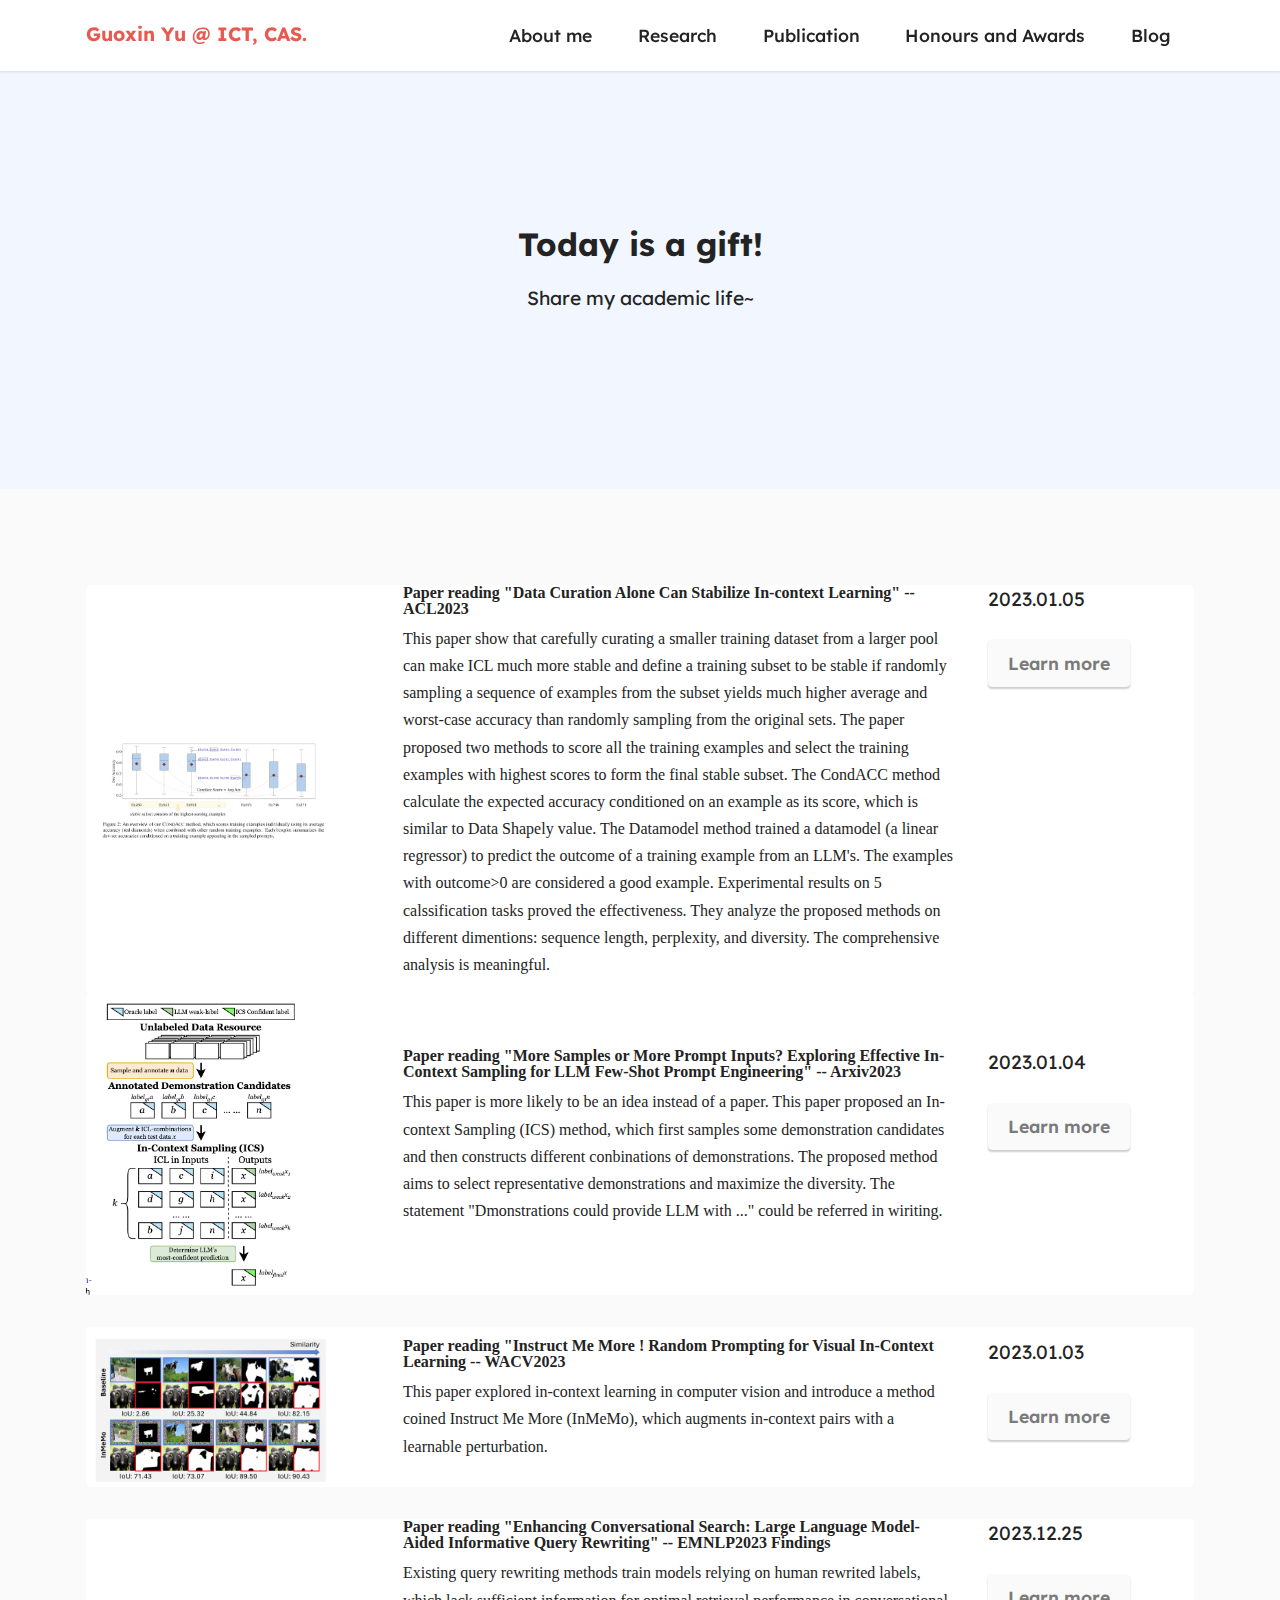
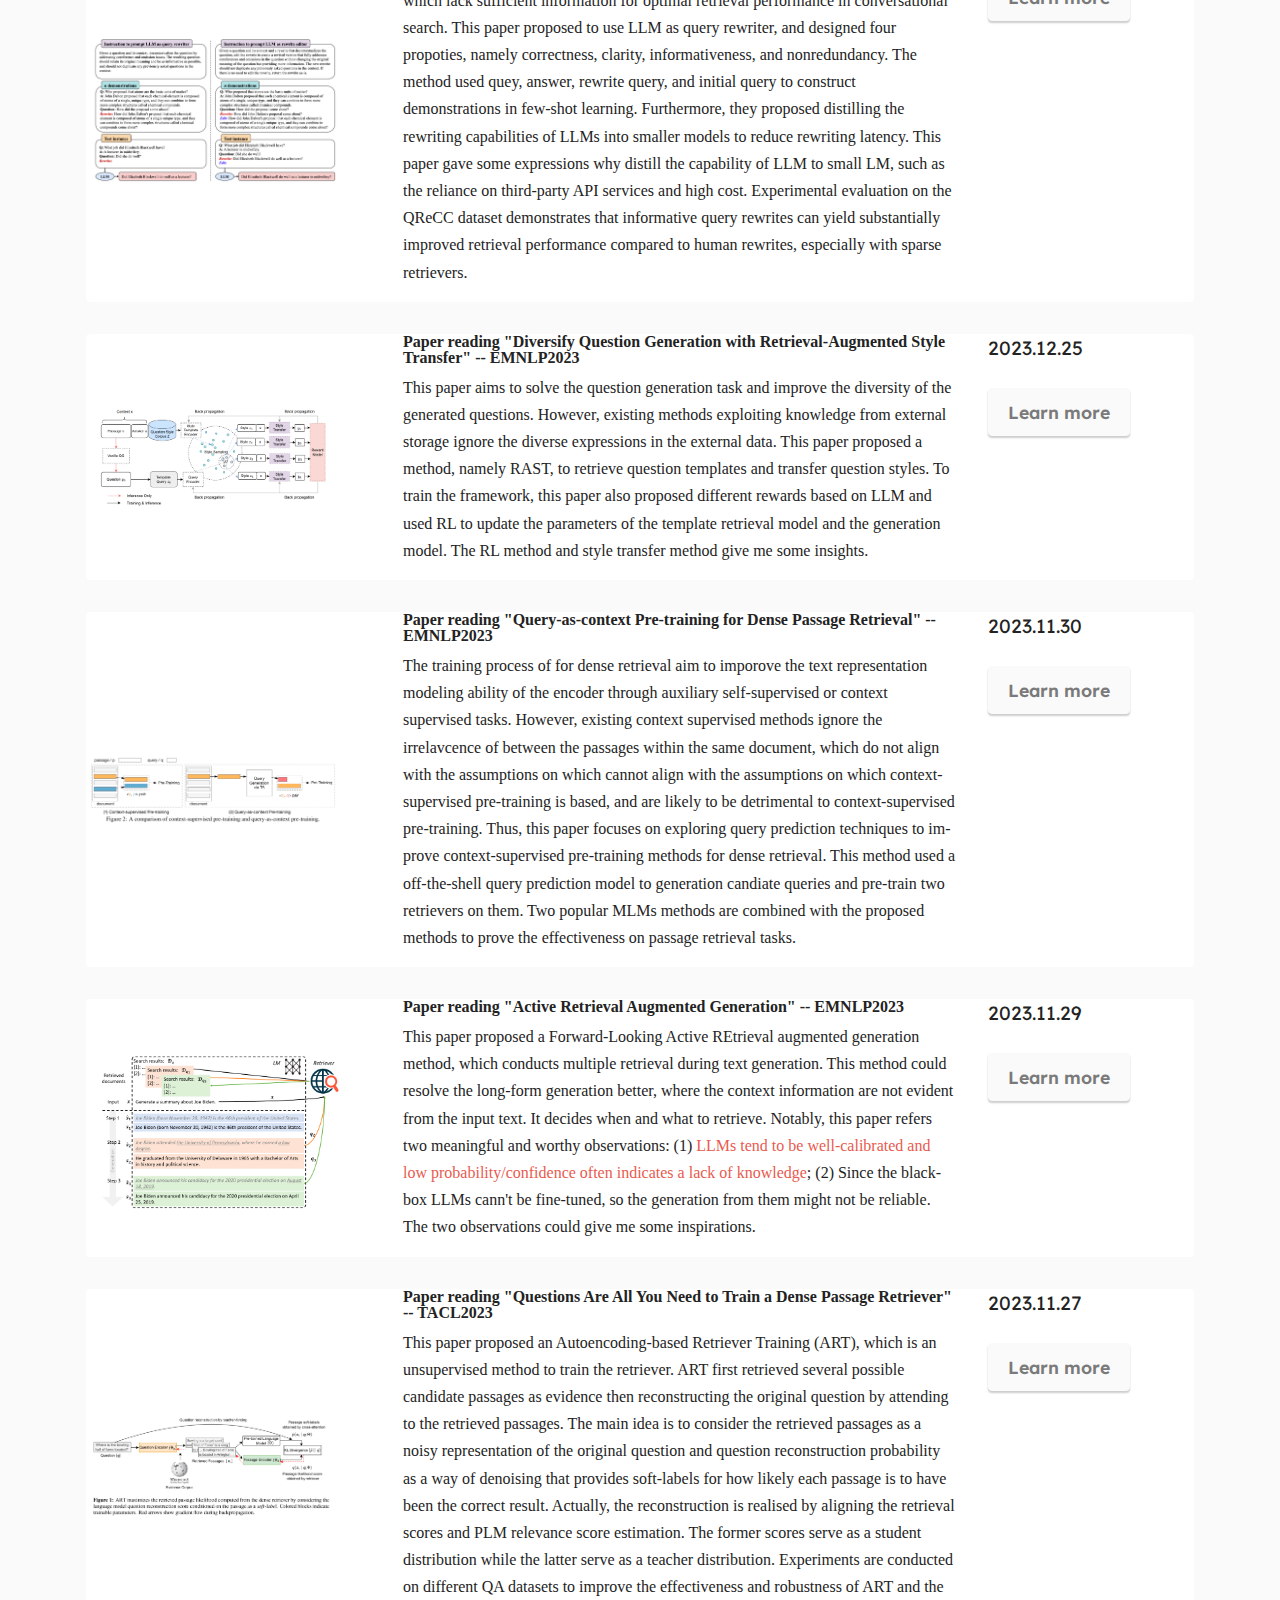
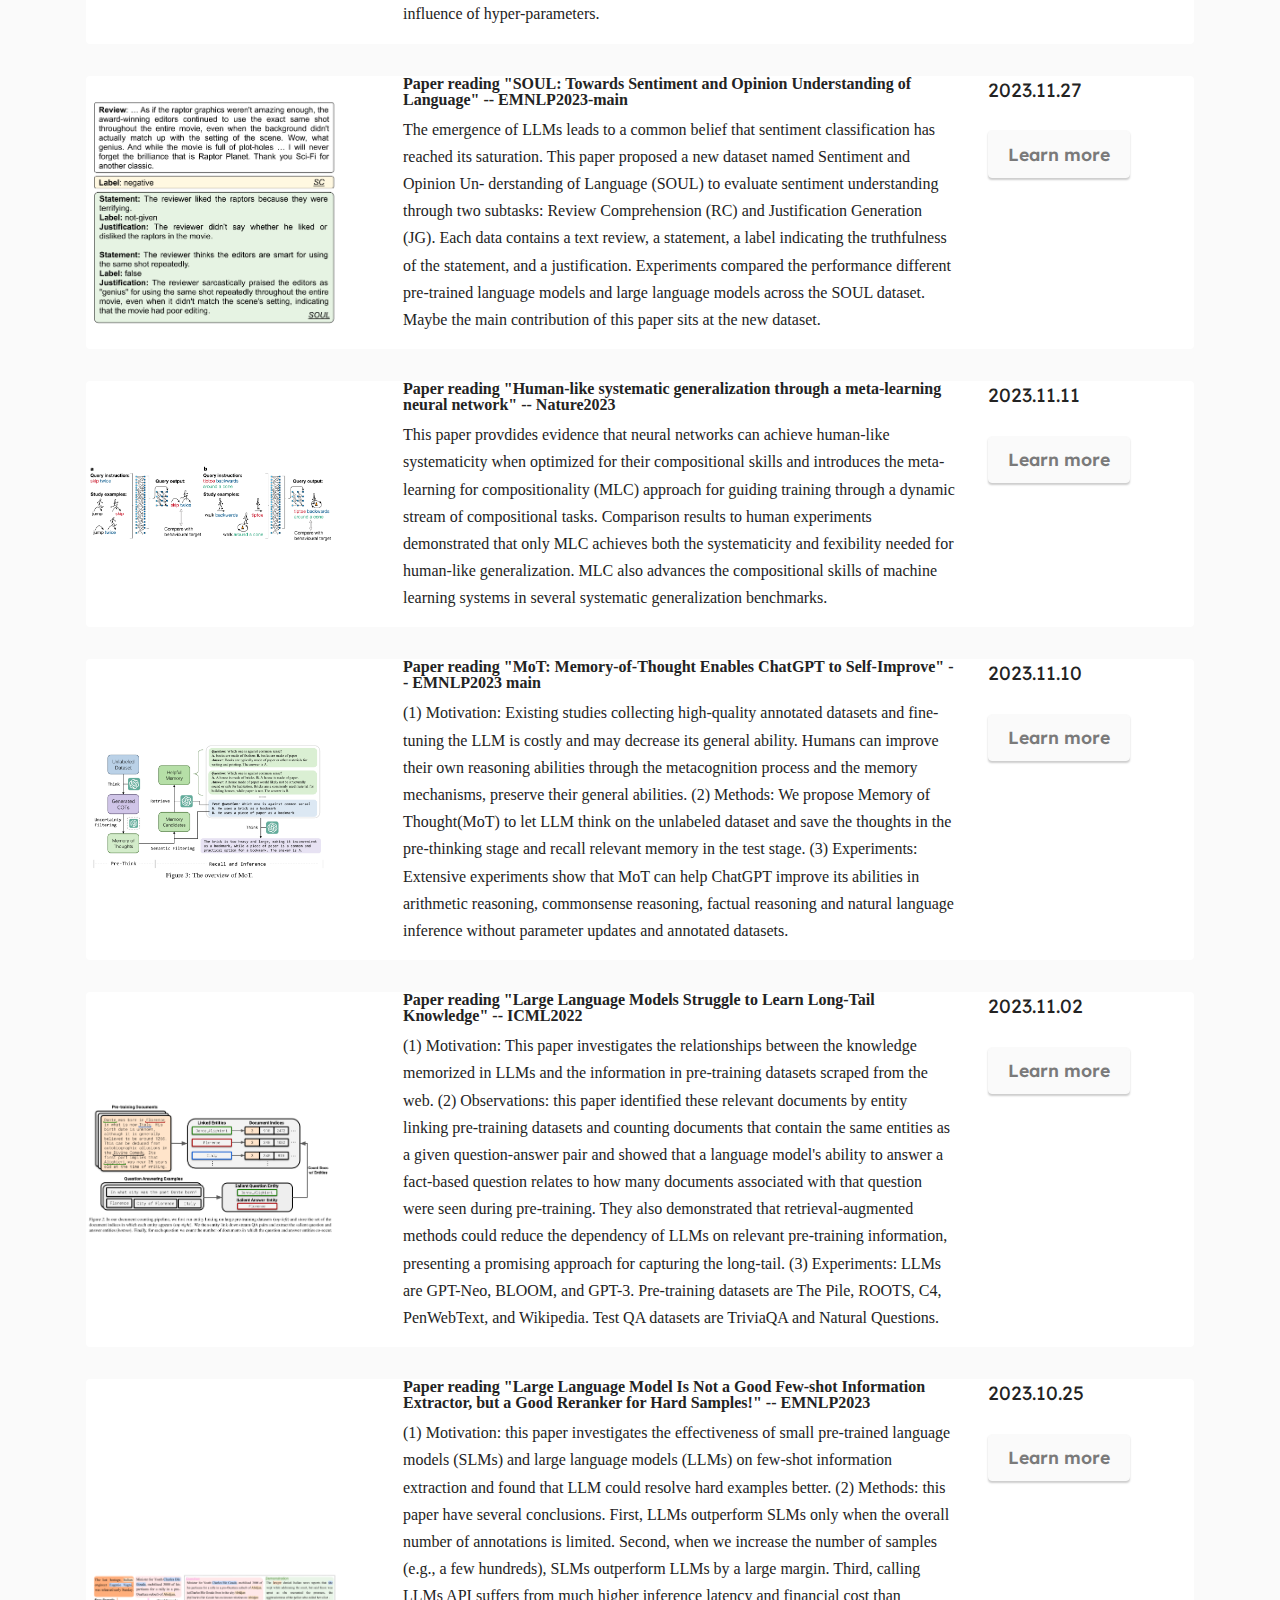
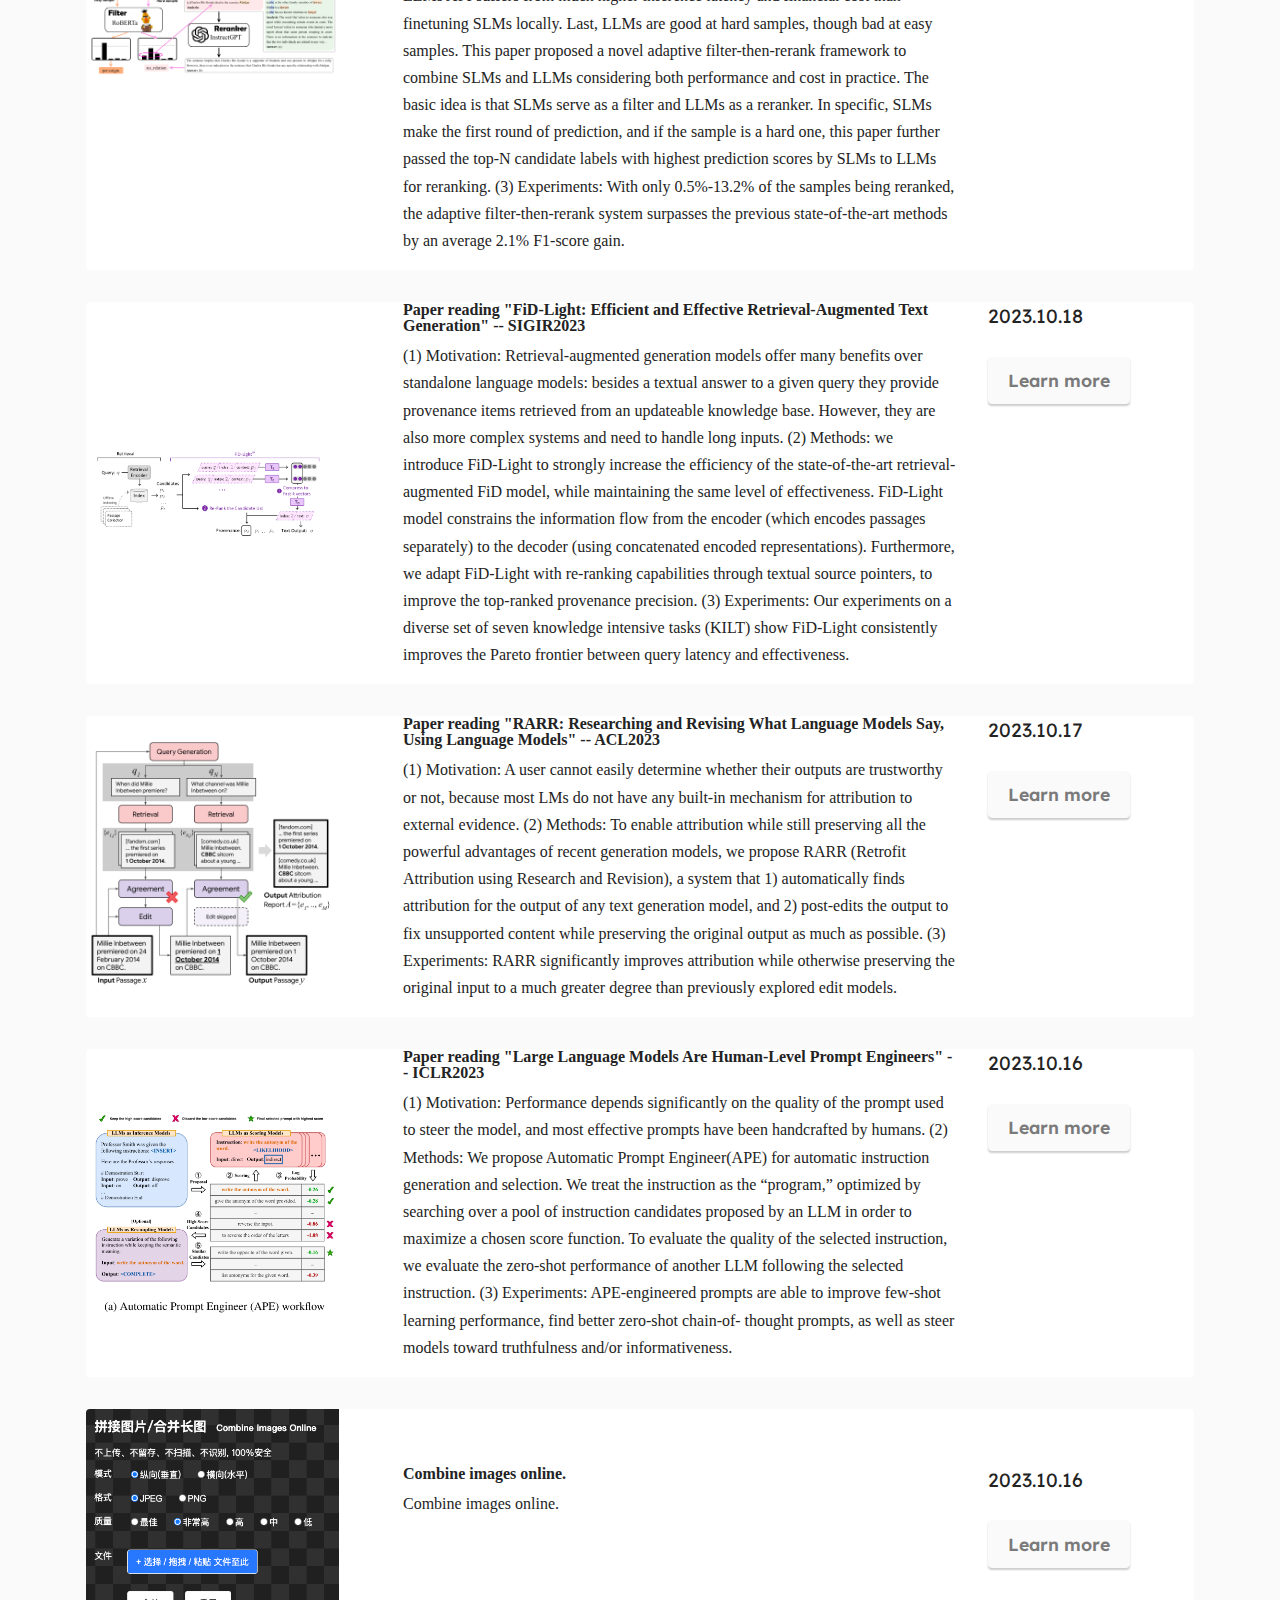
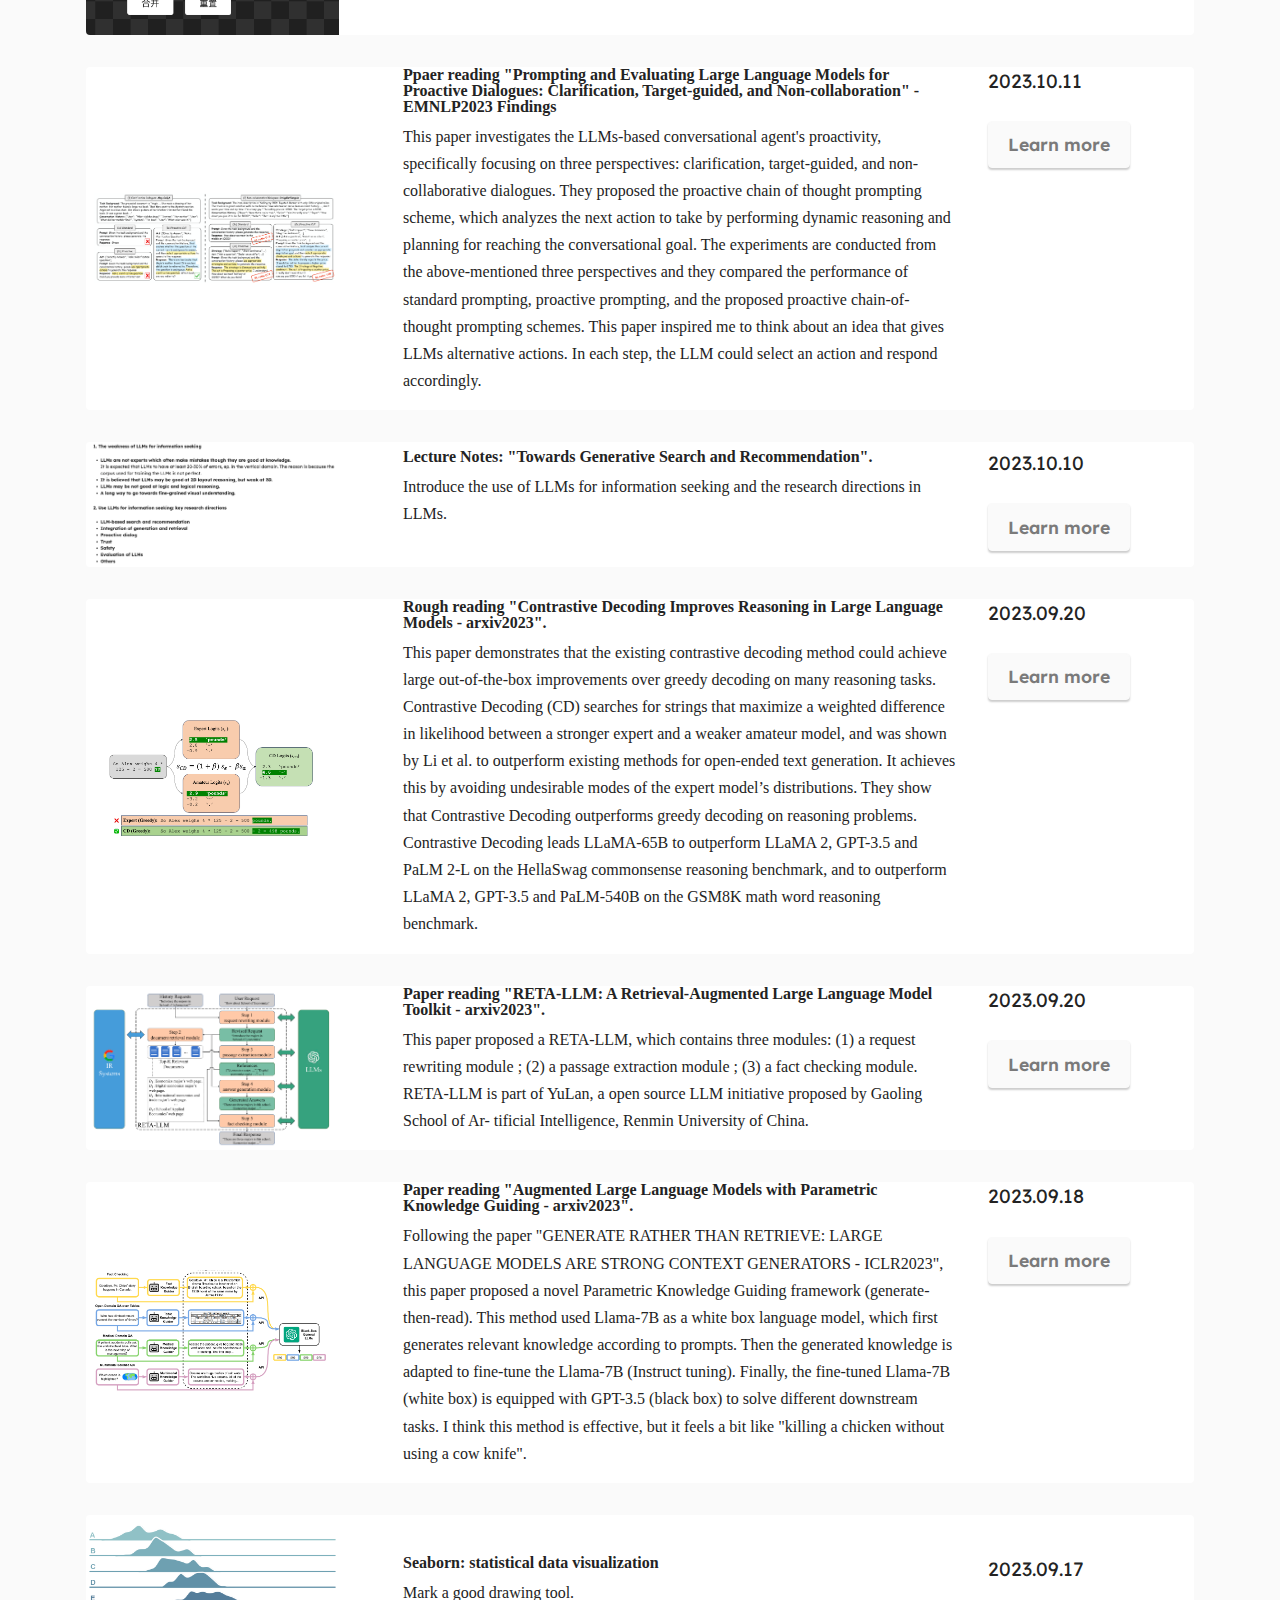
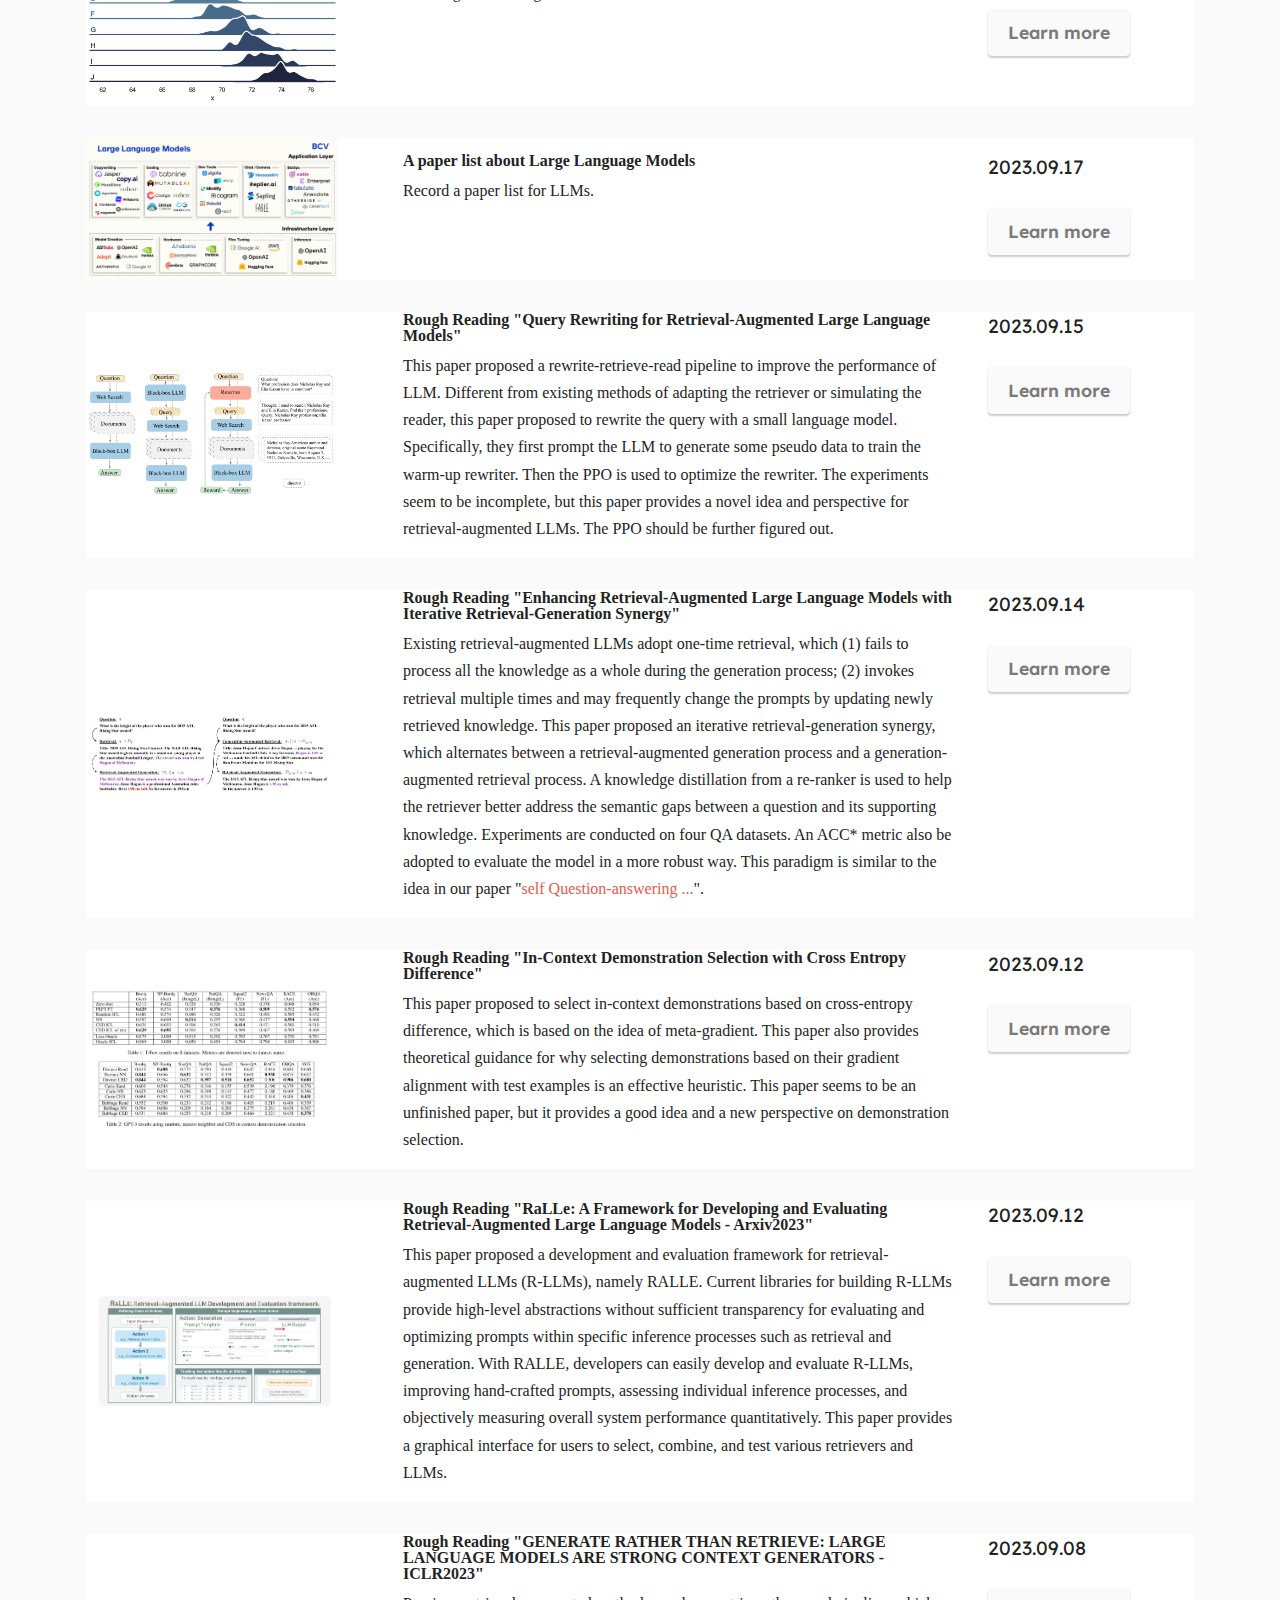
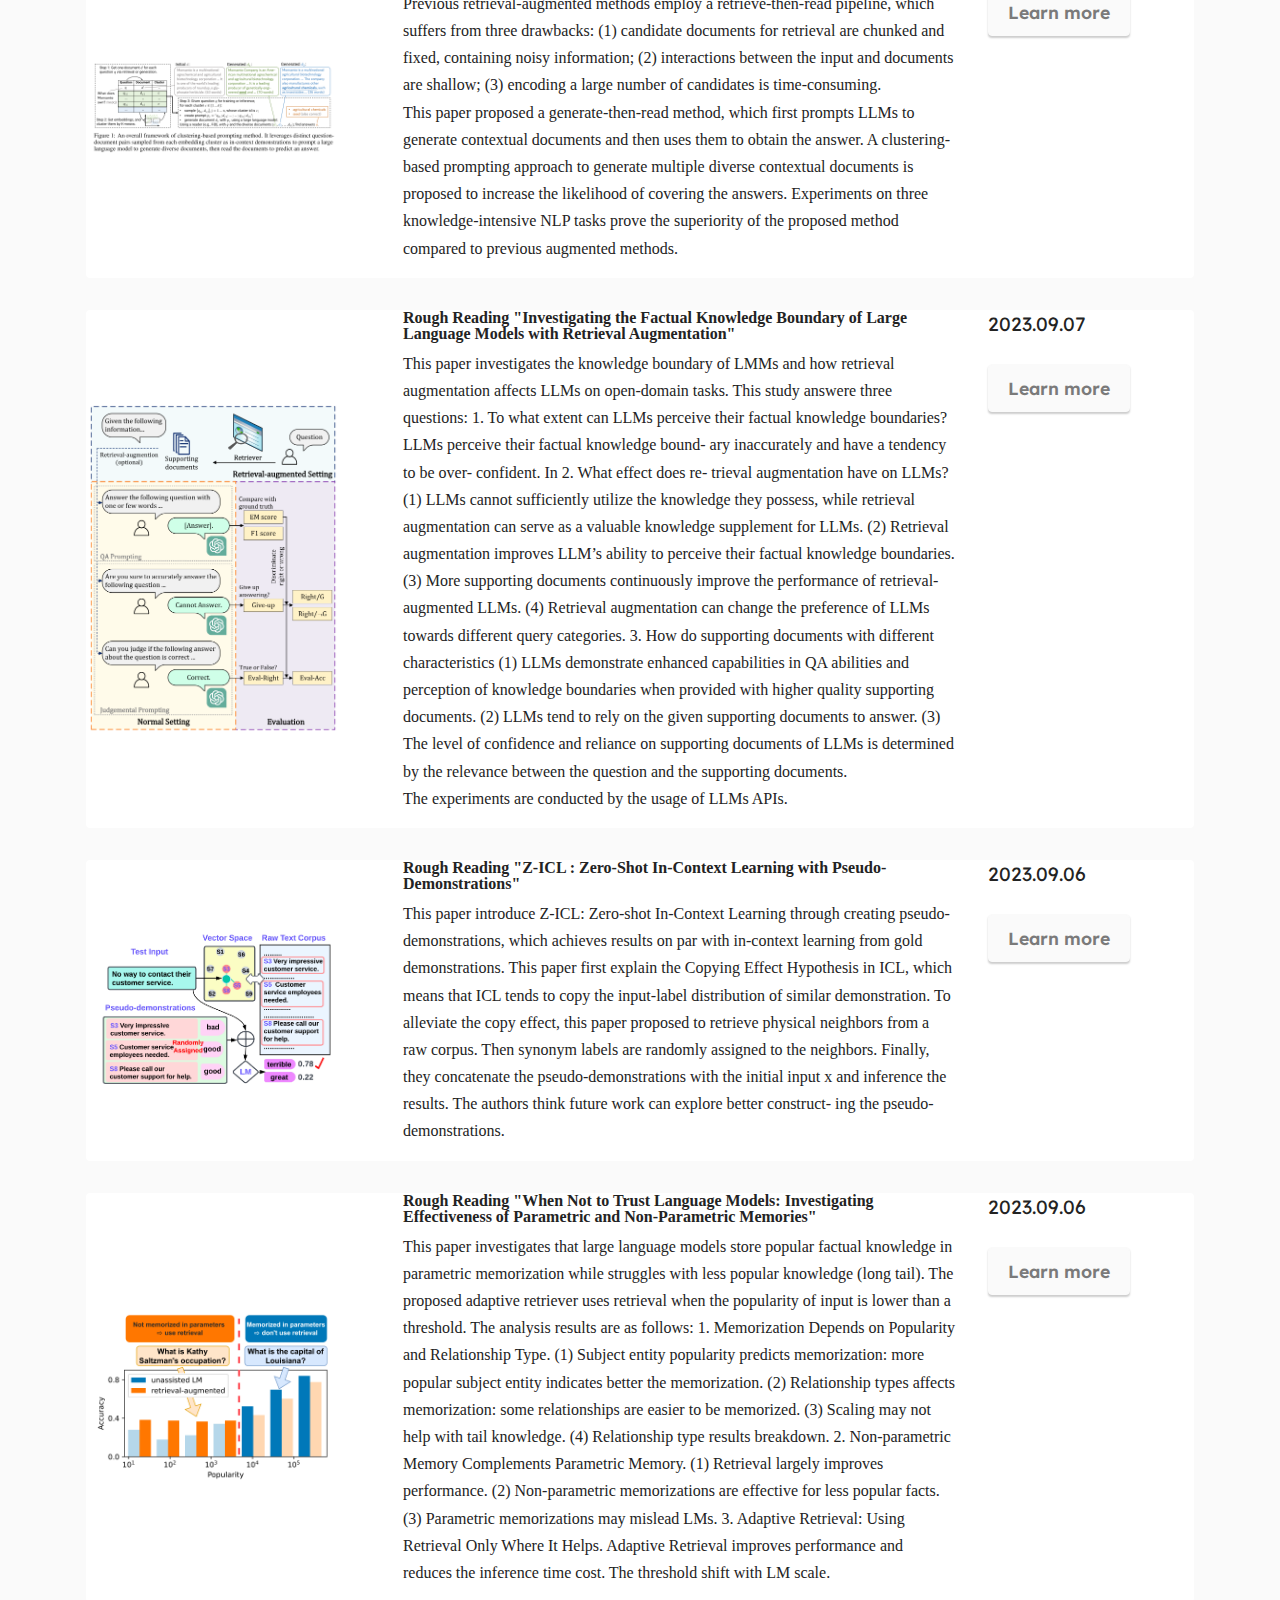
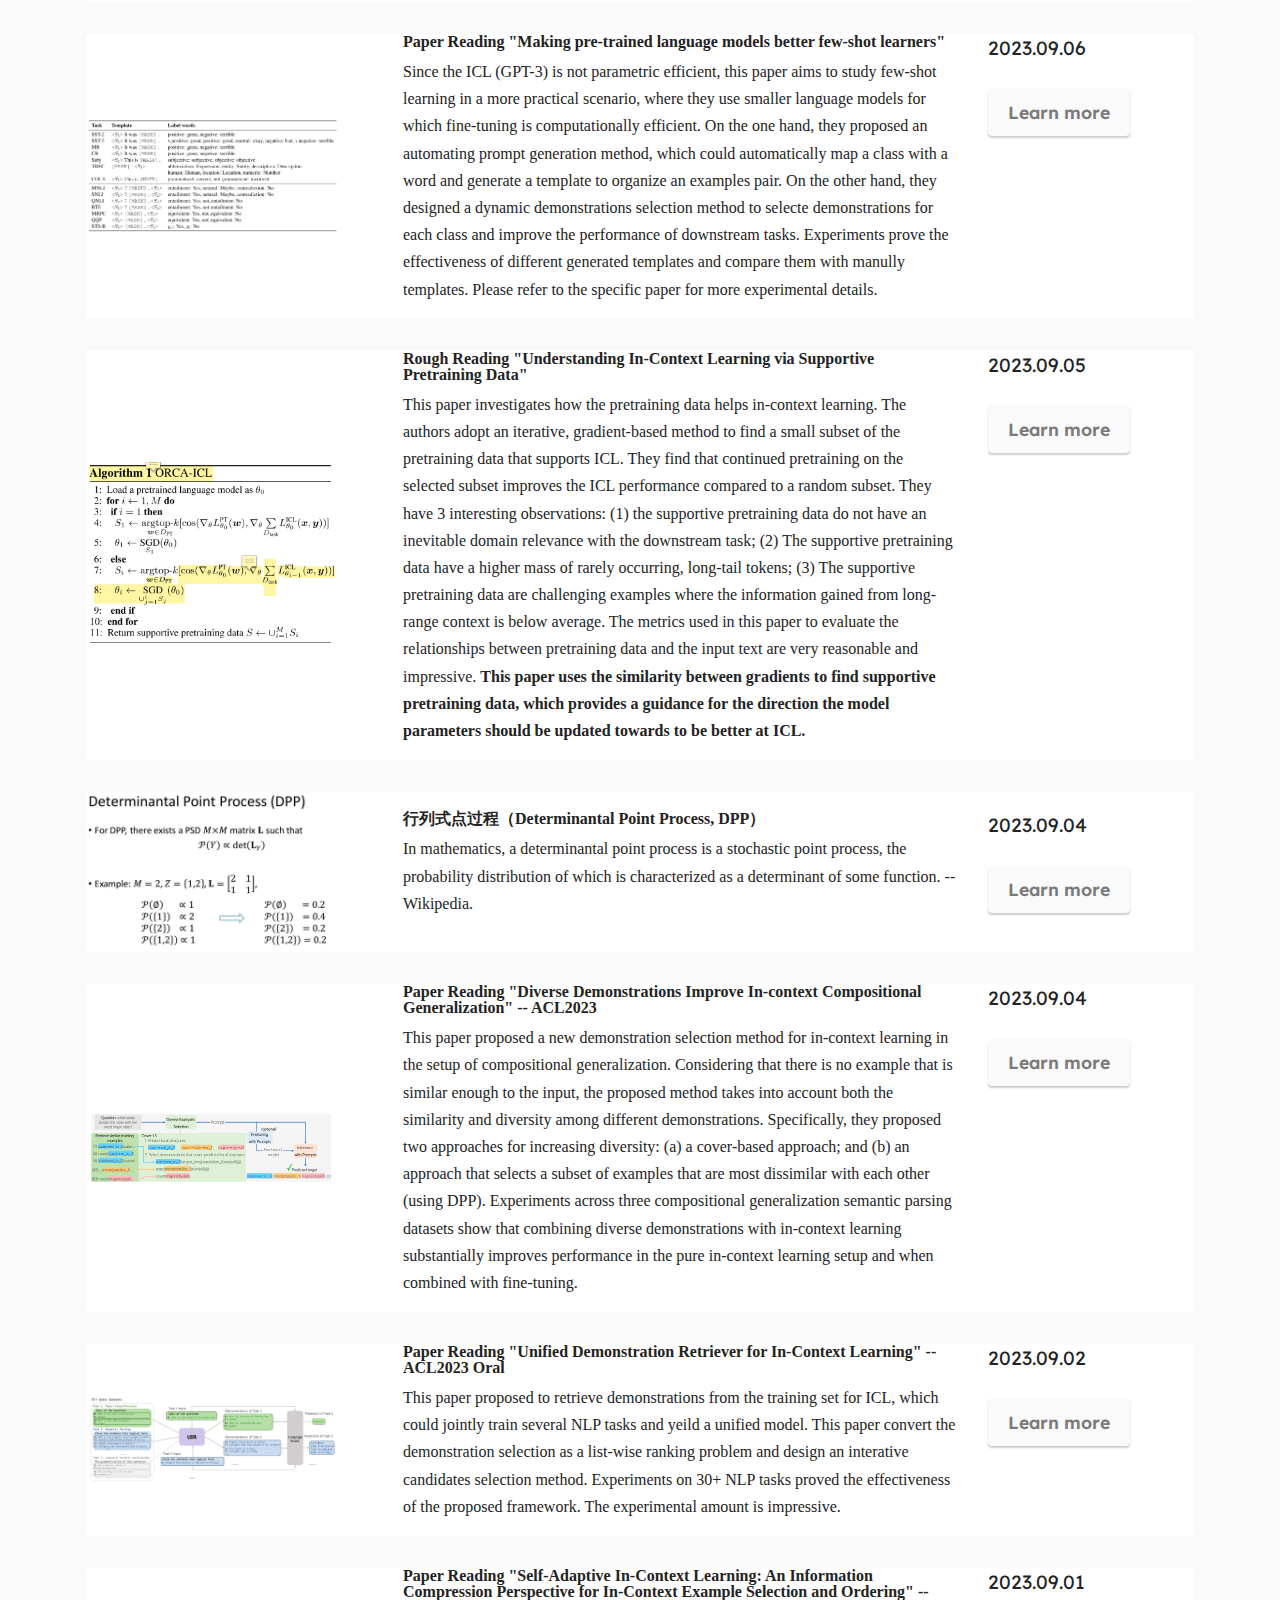
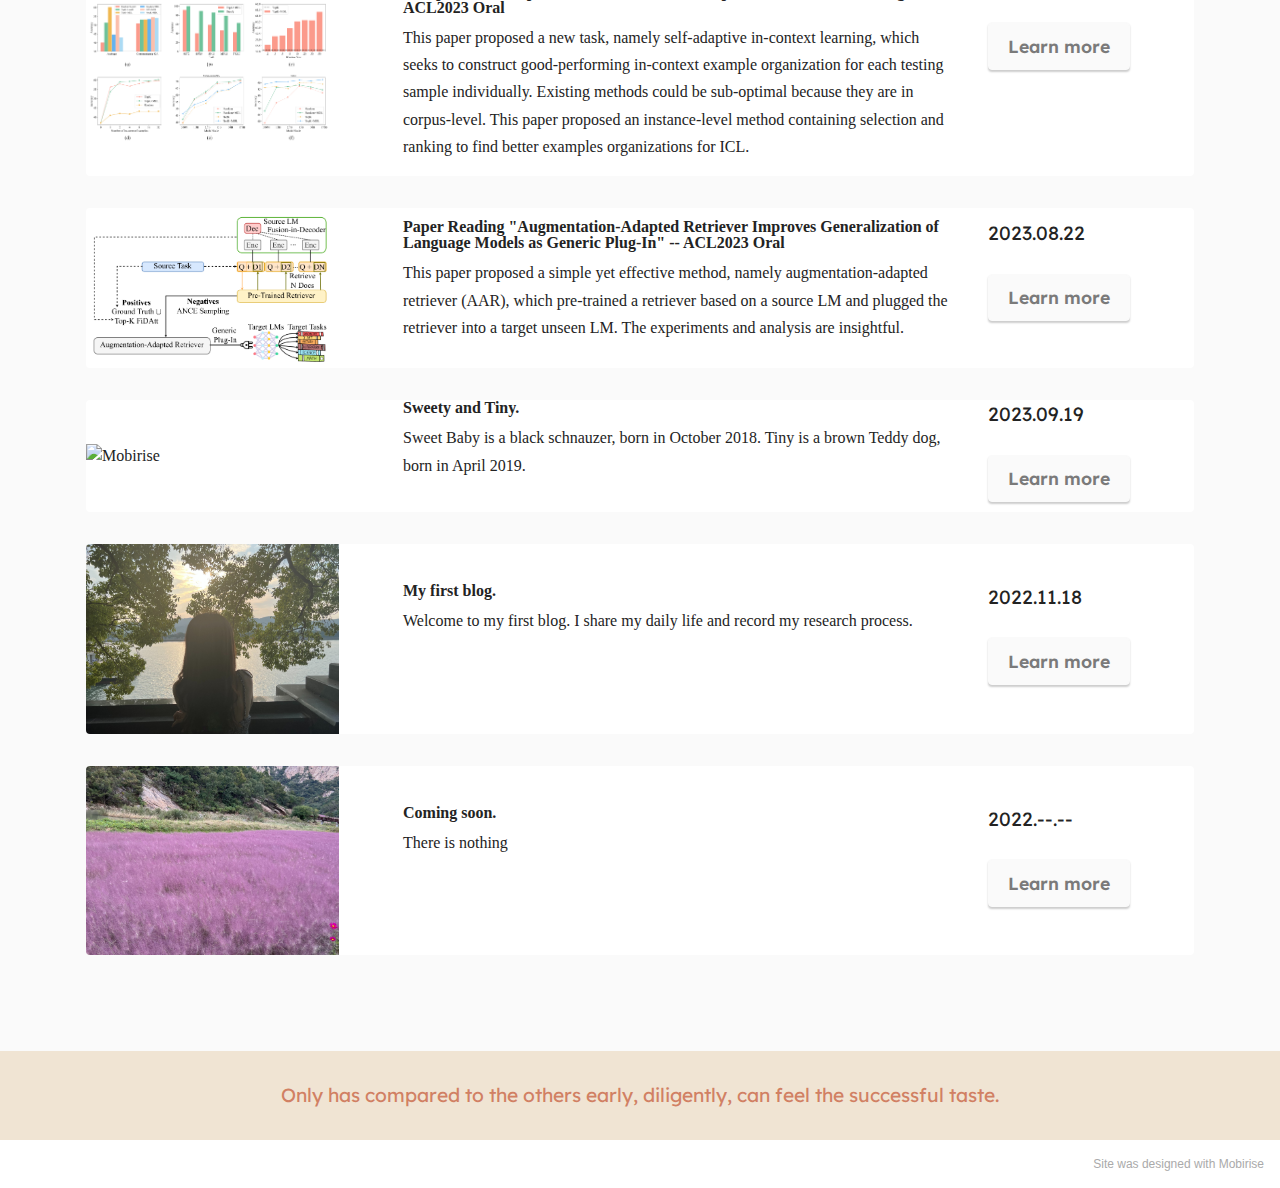
==== commit a31cfce2: "01010" ====
--- a/blog_overview.html
+++ b/blog_overview.html
@@ -109,7 +109,6 @@
                 </div>
             </div>
         </div>
-    </div>
 
         <div class="card">
             <div class="card-wrapper">
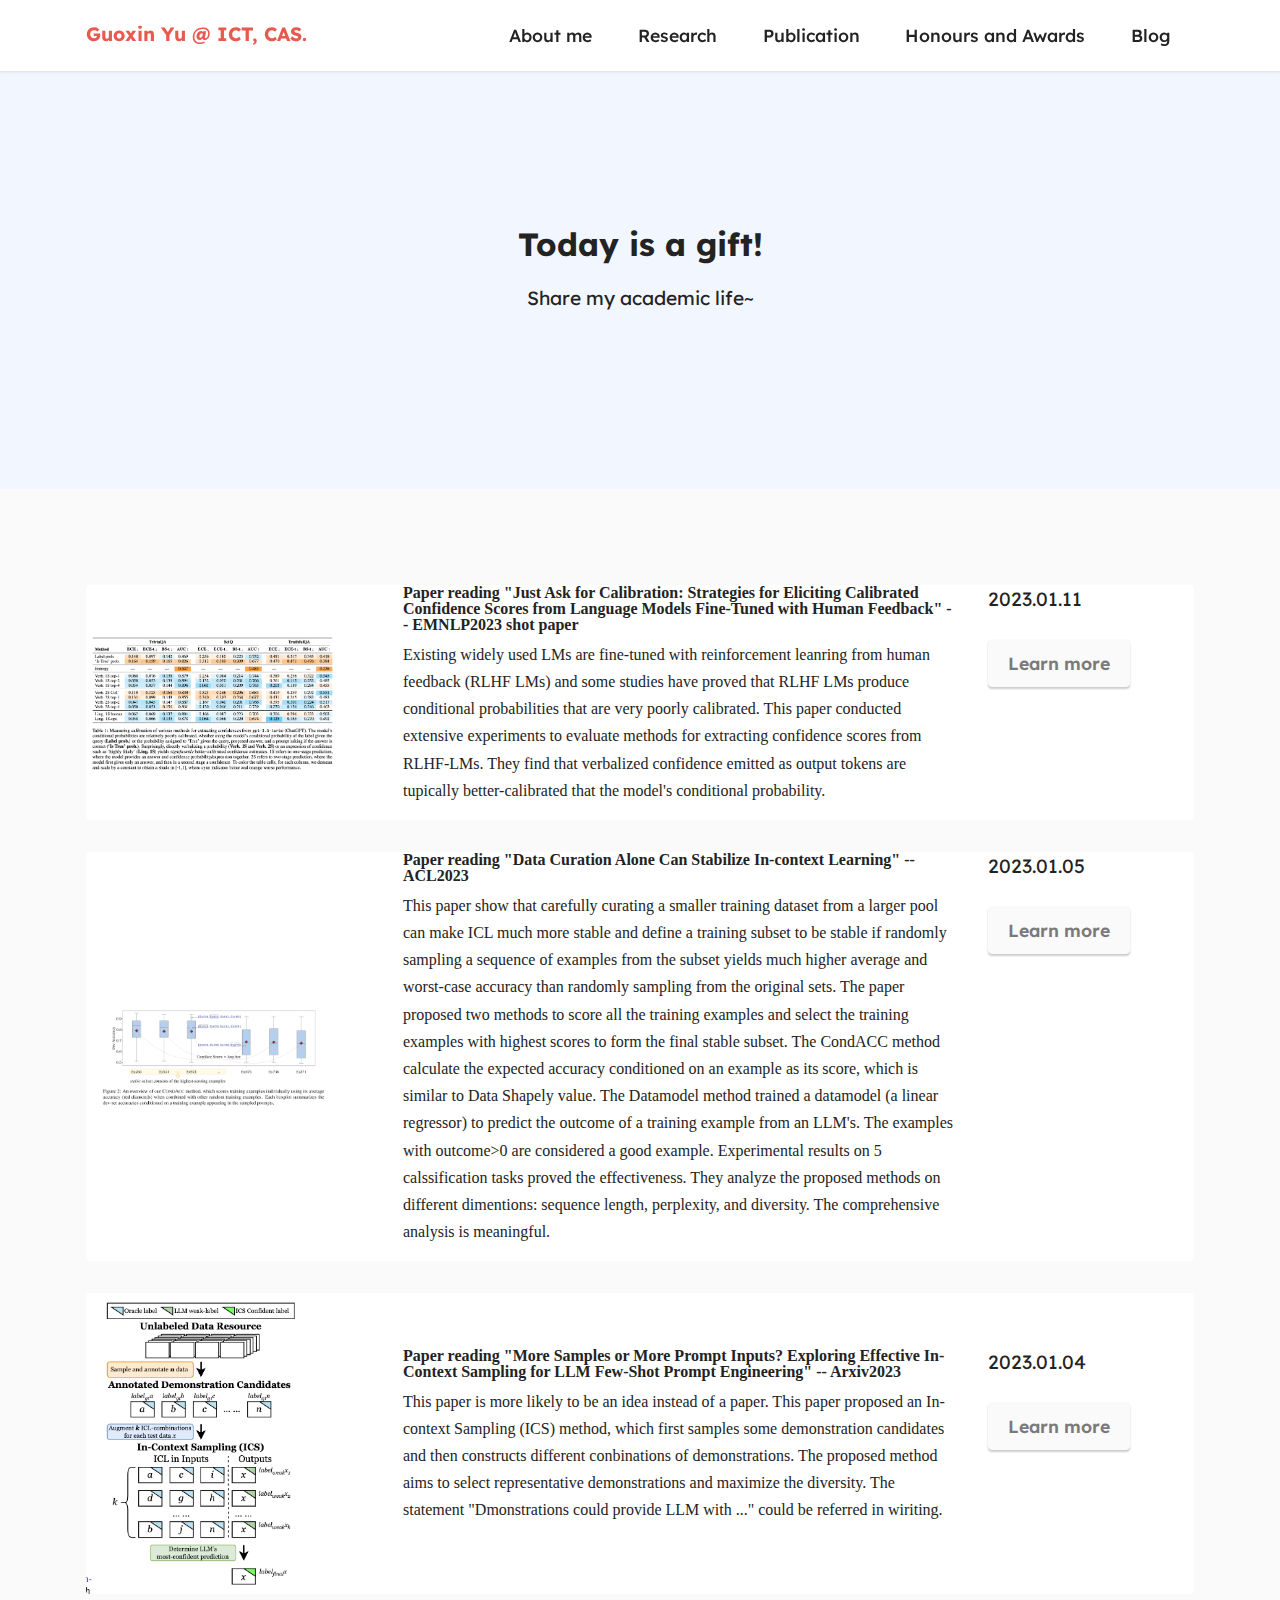
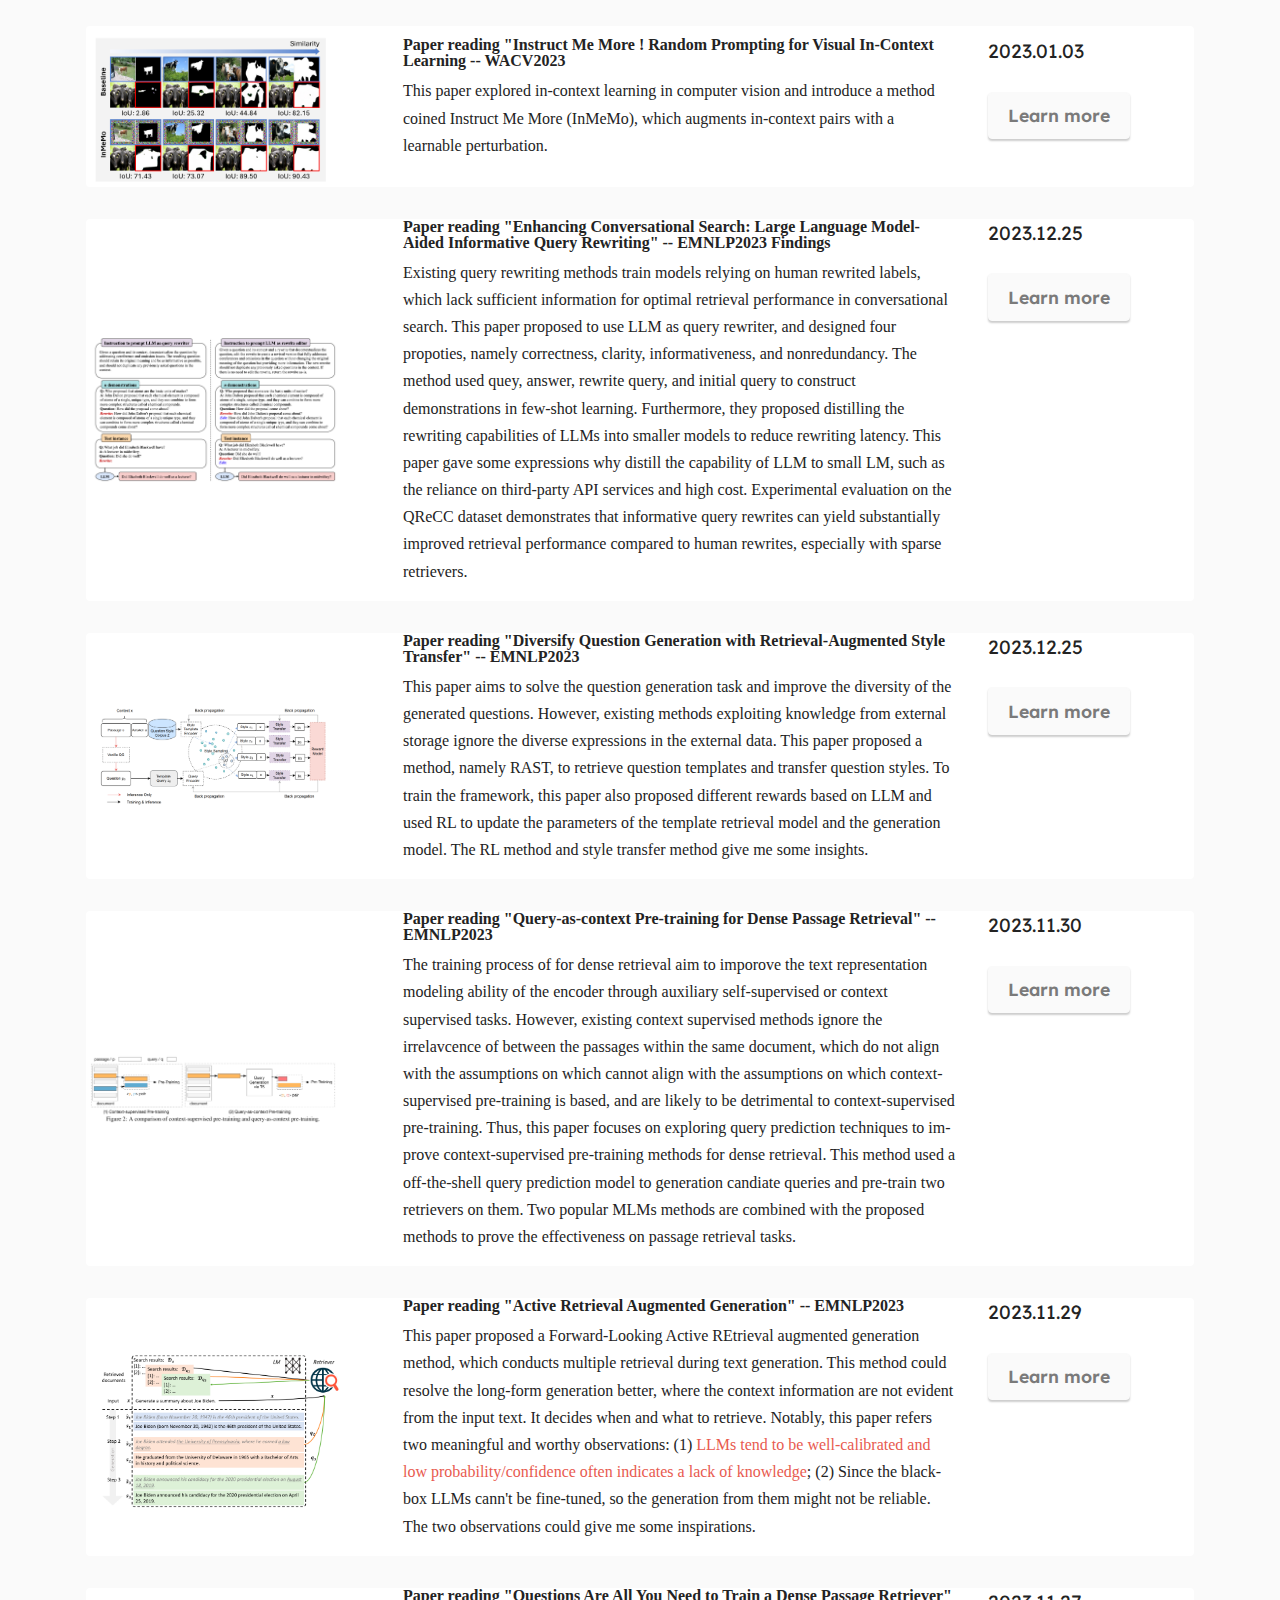
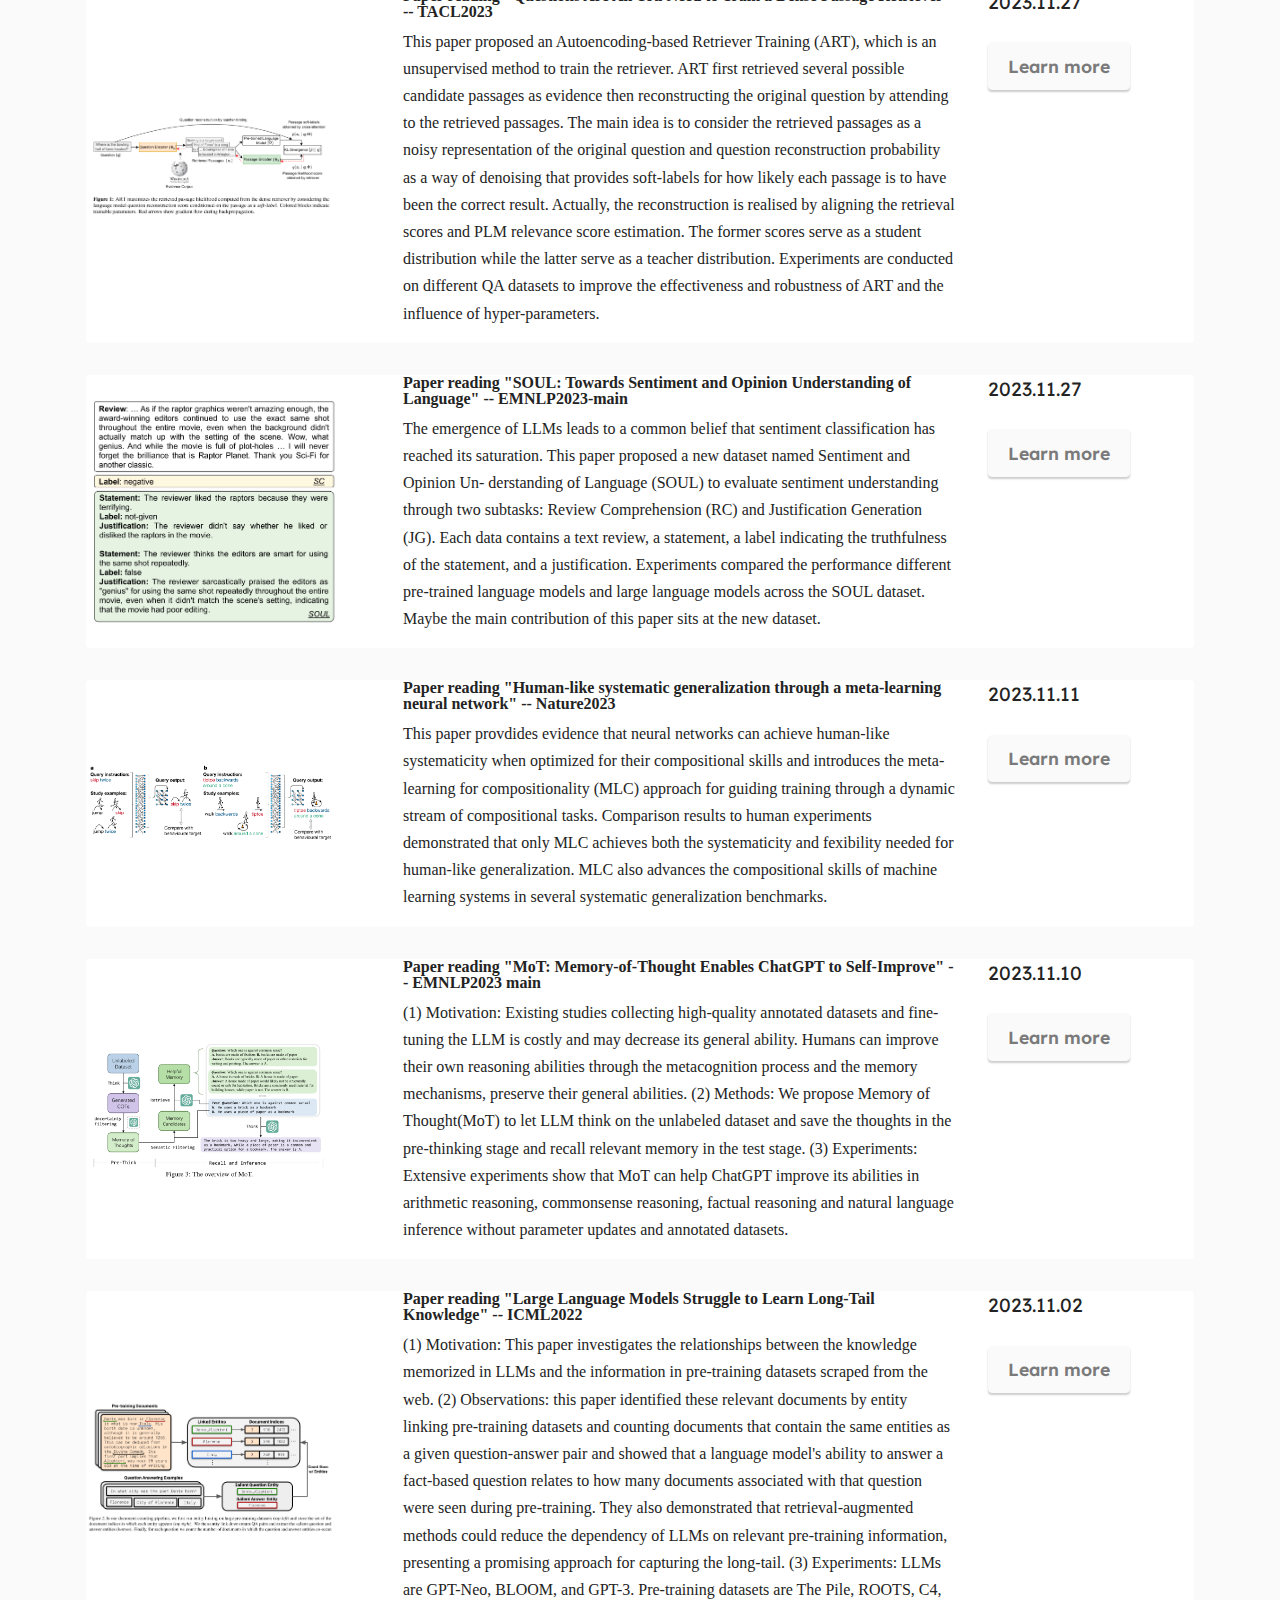
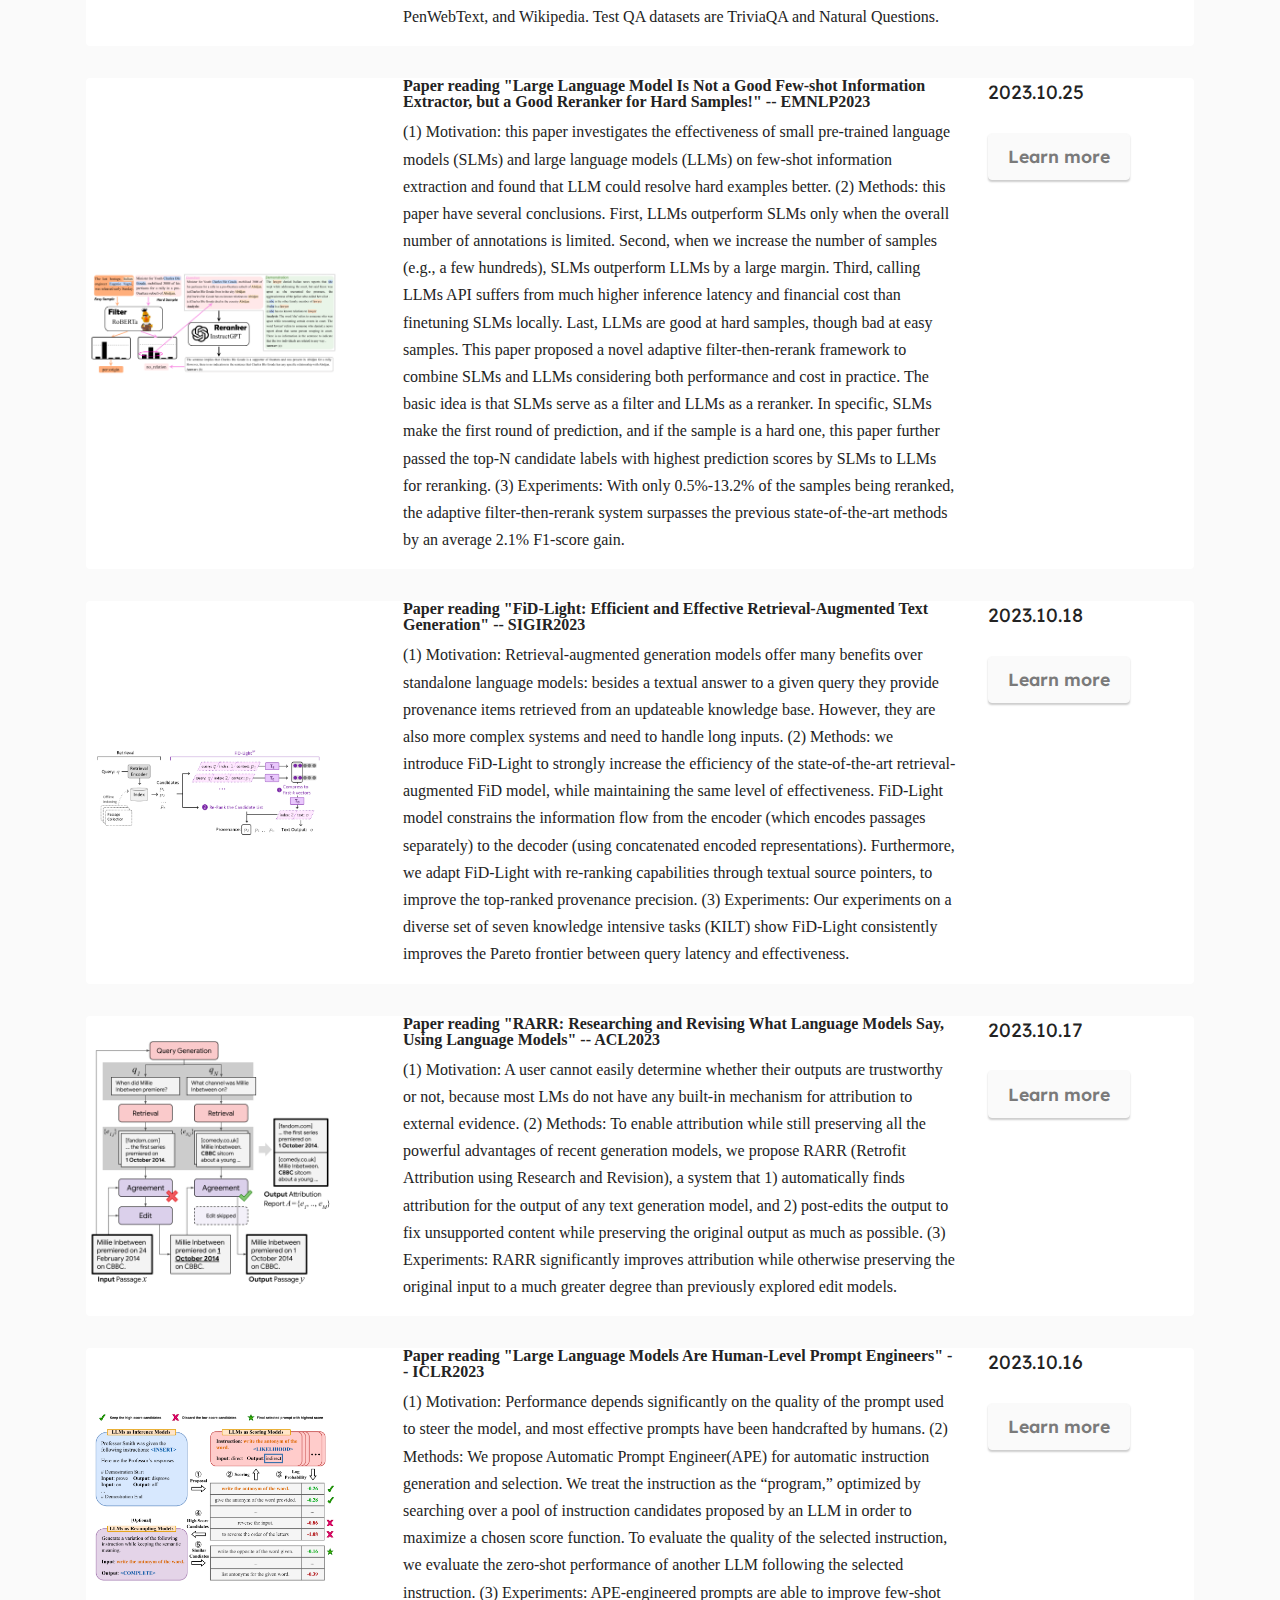
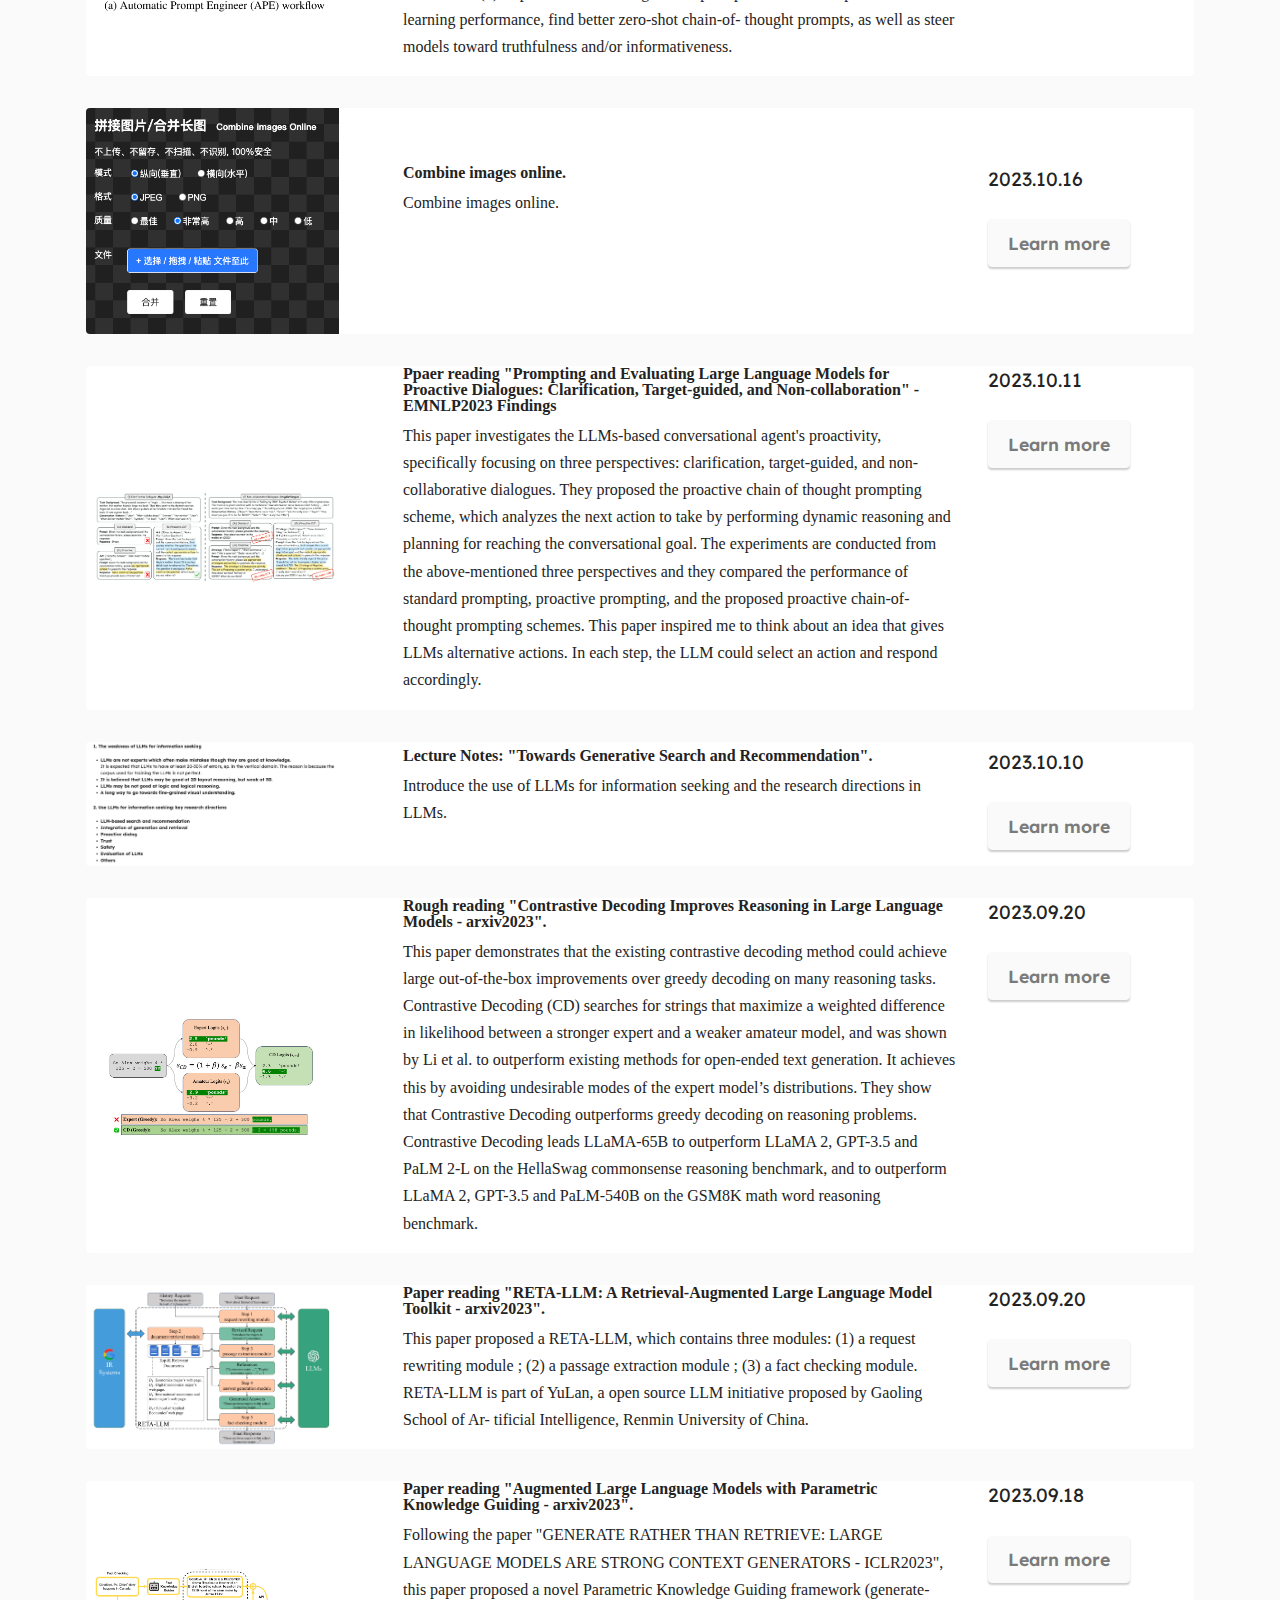
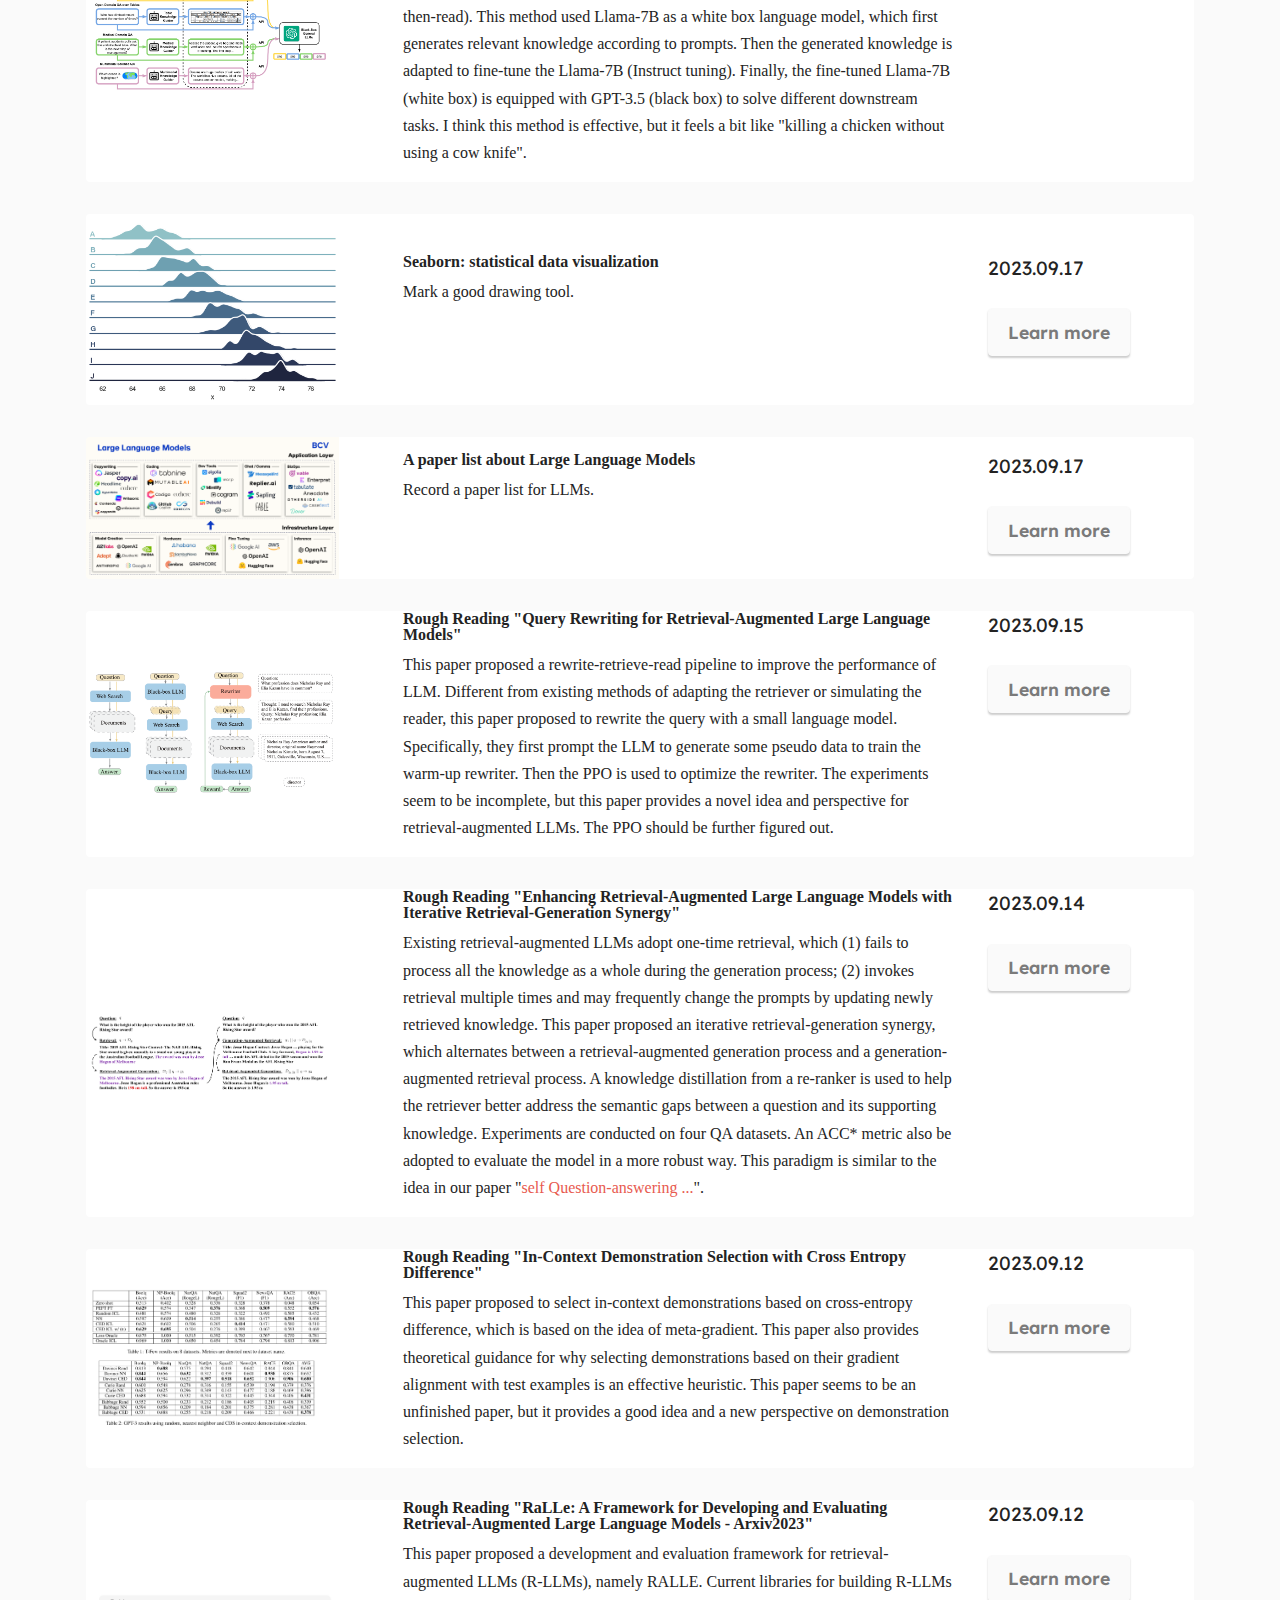
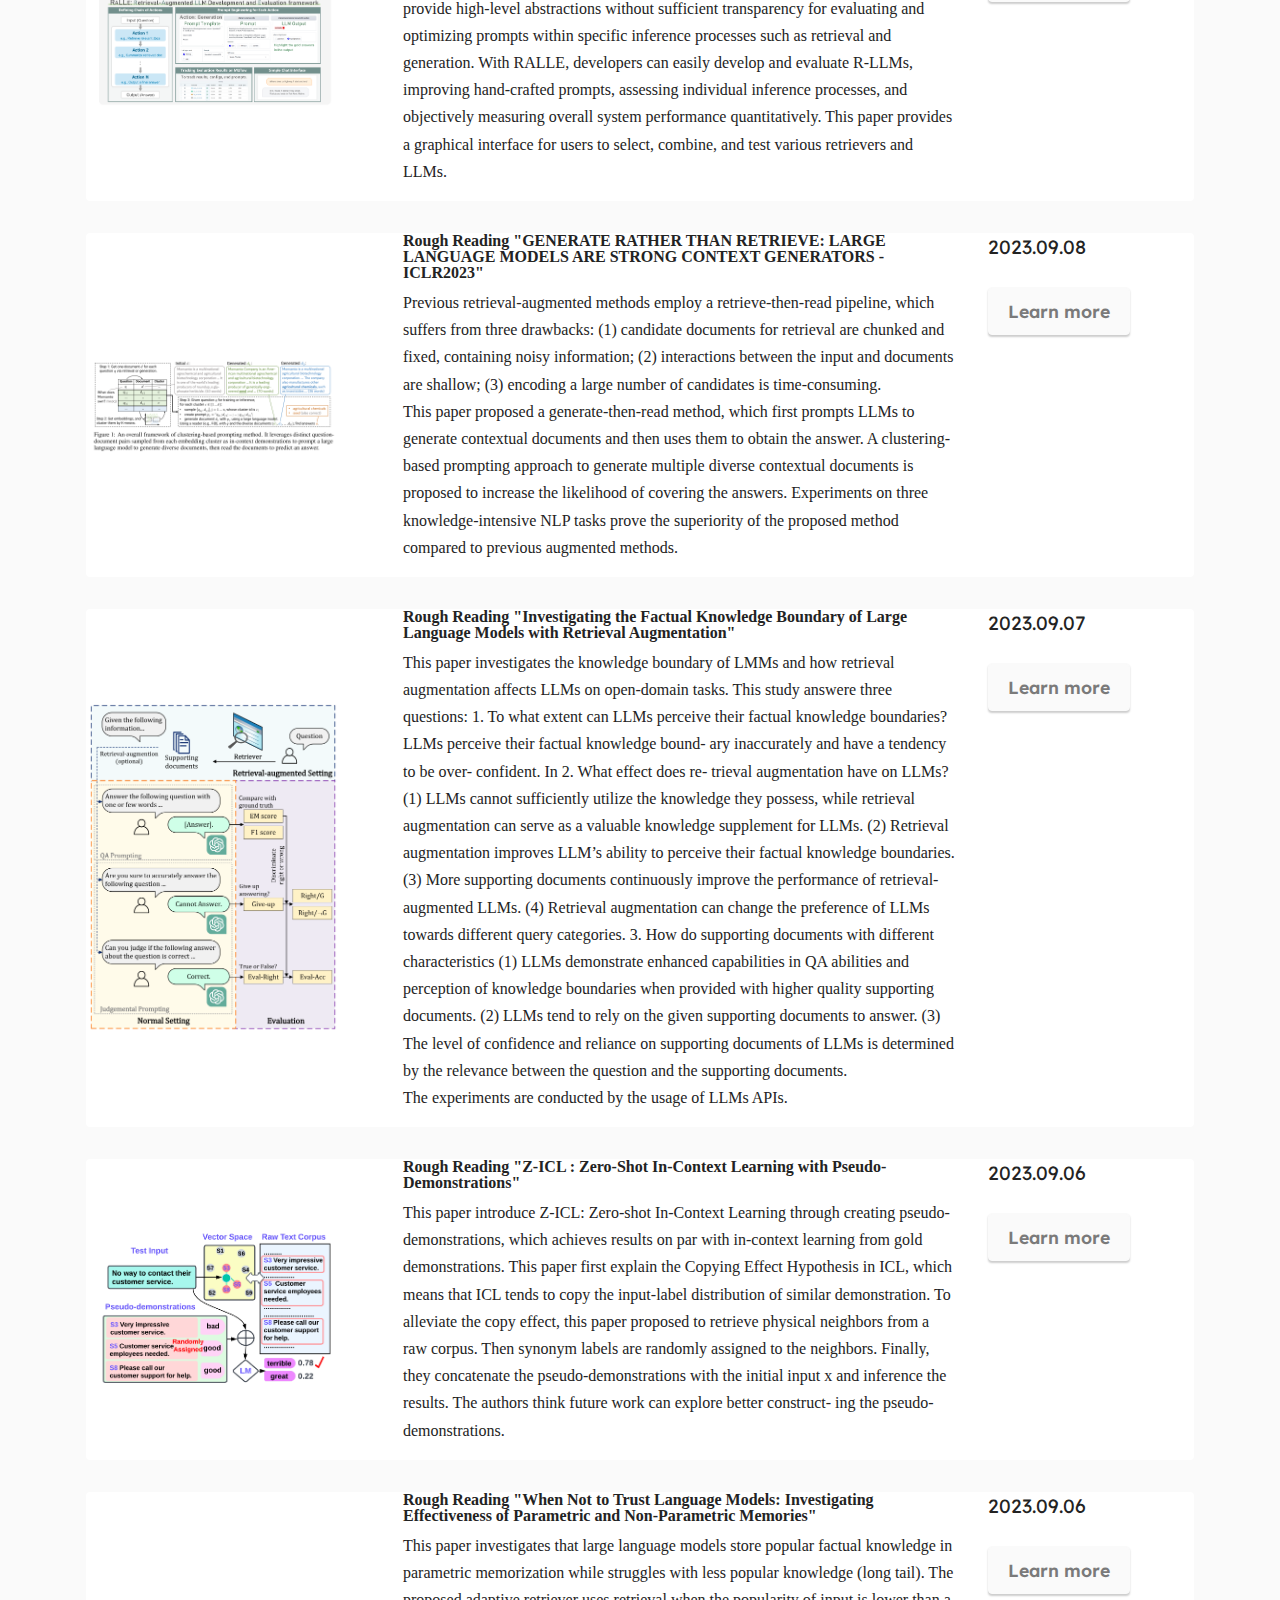
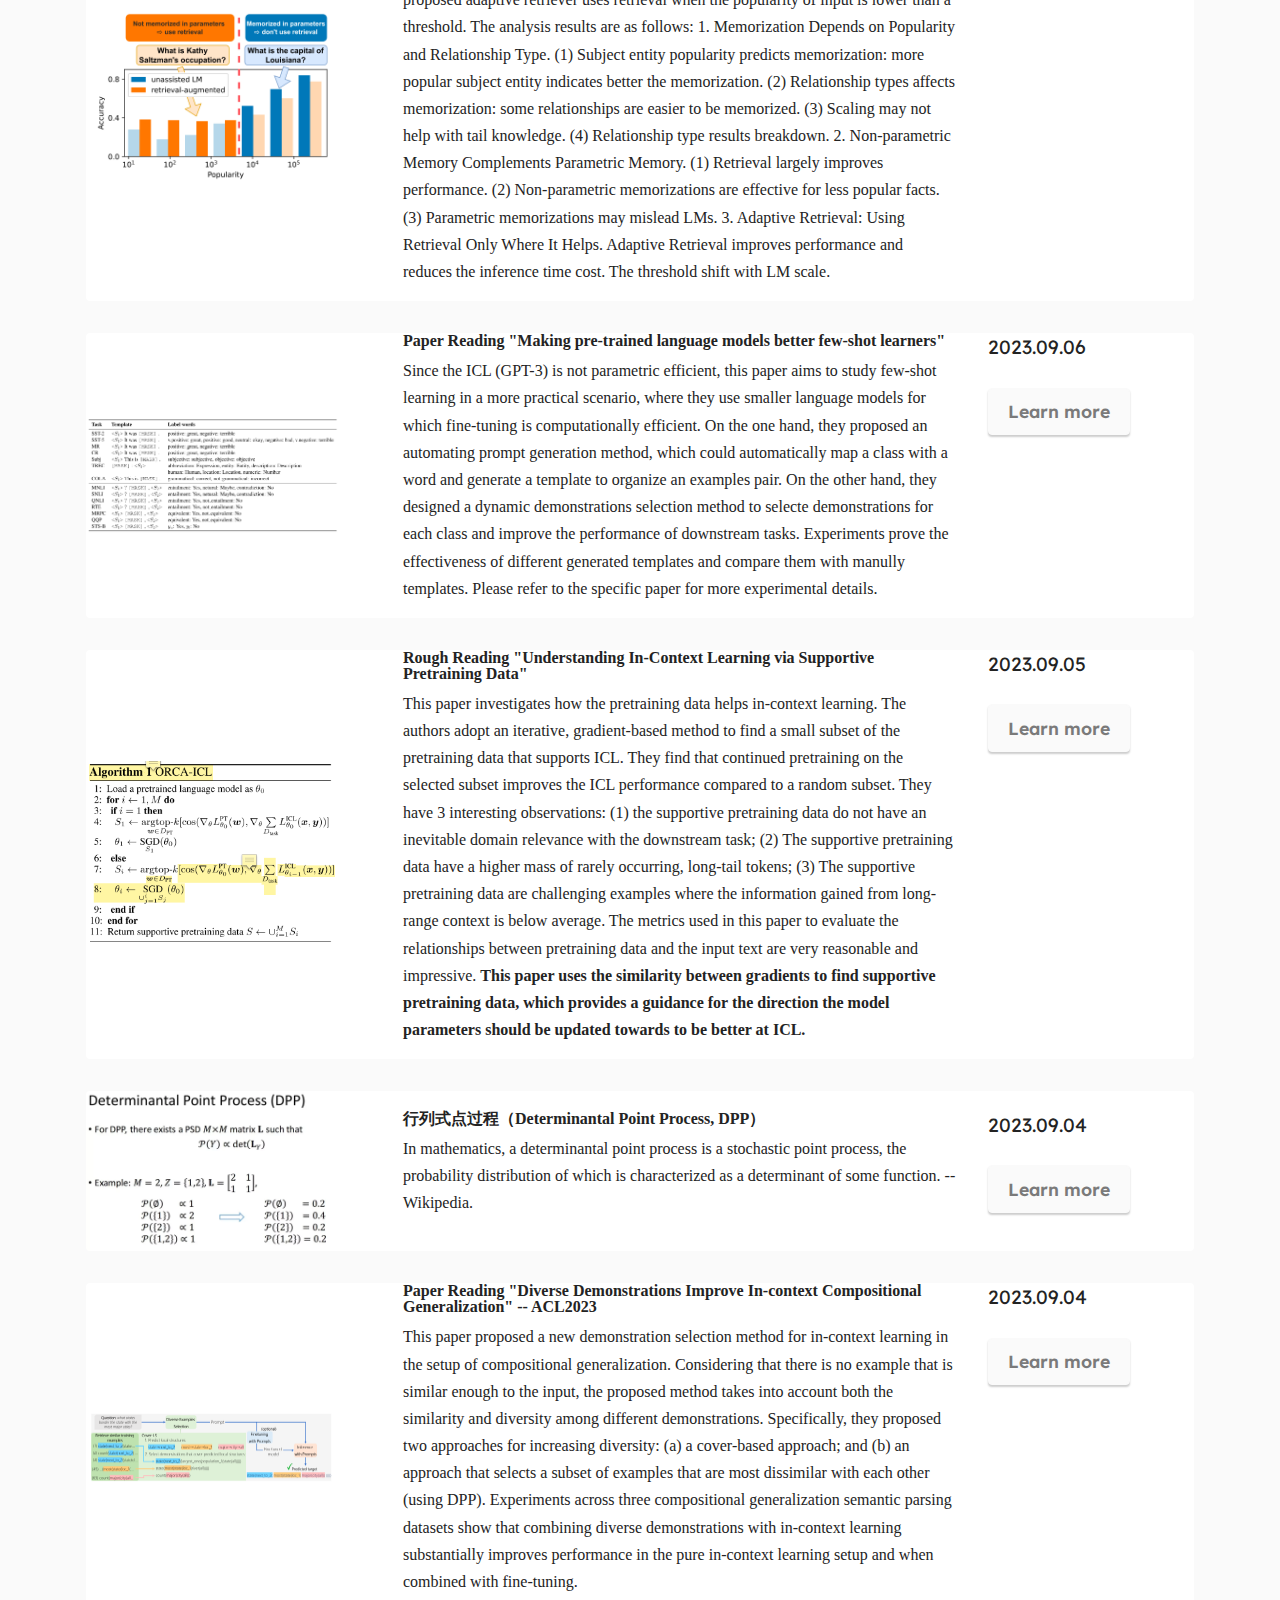
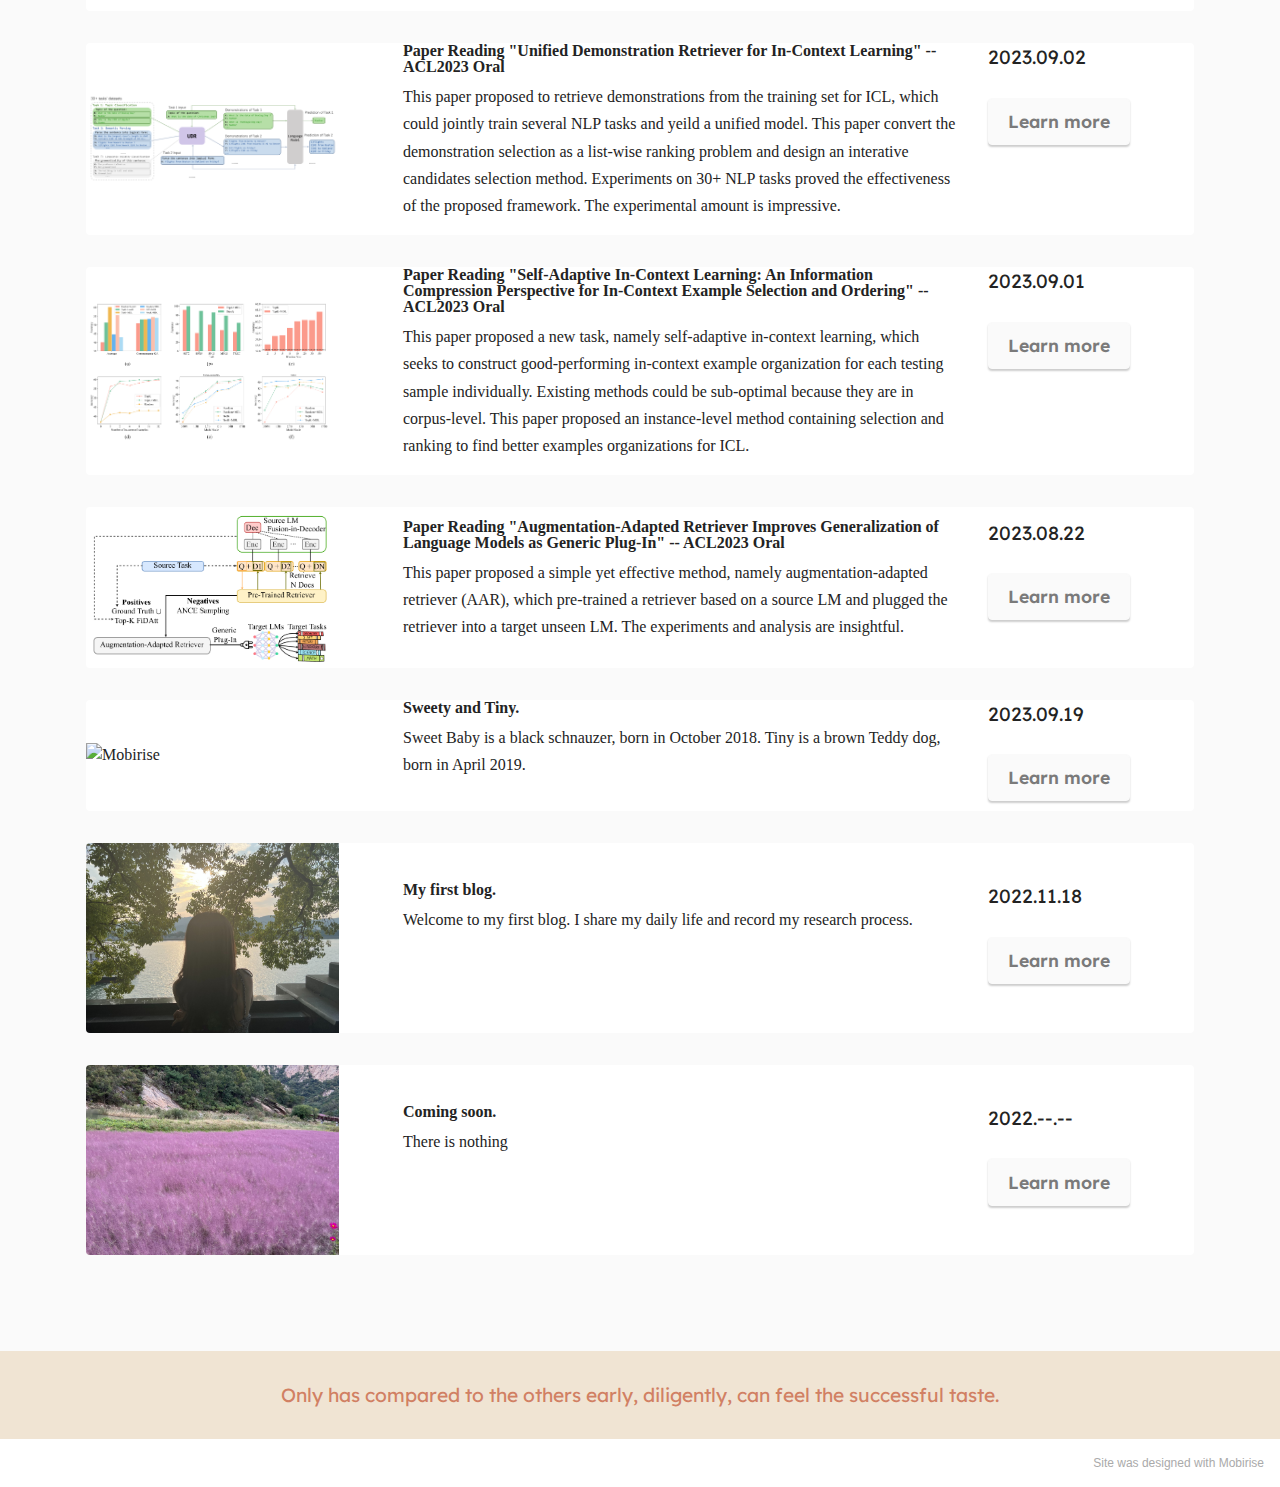
==== commit 72e088e4: "01010" ====
--- a/blog_overview.html
+++ b/blog_overview.html
@@ -76,34 +76,65 @@
 
 <section data-bs-version="5.1" class="features8 cid-tnwZVJJyRQ" xmlns="http://www.w3.org/1999/html" id="features9-1d">
     <div class="container">
-        <div class="card-wrapper">
-            <div class="row align-items-center">
-                <div class="col-12 col-md-3">
-                    <div class="image-wrapper">
-                        <img src="assets/images/model0105.png" alt="Mobirise">
-                    </div>
-                </div>
-                <div class="col-12 col-md">
-                    <div class="card-box">
-                        <div class="row">
-                            <div class="col-md">
-                                <h6 class="card-title mbr-fonts-style display-9"><strong>Paper reading "Data Curation Alone Can Stabilize In-context Learning" -- ACL2023</strong></h6>
-                                <p class="mbr-text mbr-fonts-style display-10">
-                                This paper show that carefully curating a smaller training dataset from a larger pool can make ICL much more stable and define a training subset to be stable if randomly sampling a sequence of examples from the subset yields much higher average and worst-case accuracy than randomly sampling from the original sets. 
-                                The paper proposed two methods to score all the training examples and select the training examples with highest scores to form the final stable subset. 
-                                The CondACC method calculate the expected accuracy conditioned on an example as its score, which is similar to Data Shapely value. 
-                                The Datamodel method trained a datamodel (a linear regressor) to predict the outcome of a training example from an LLM's. 
-                                The examples with outcome>0 are considered a good example. 
-                                Experimental results on 5 calssification tasks proved the effectiveness. 
-                                They analyze the proposed methods on different dimentions: sequence length, perplexity, and diversity. 
-                                The comprehensive analysis is meaningful. 
-                                </p>
-                            </div>
-                            <div class="col-md-auto">
-                                <p class="price mbr-fonts-style display-7">2023.01.05</p>
-                                <div class="mbr-section-btn"><a href="http://arxiv.org/abs/2212.10378" class="btn btn-white display-4">Learn more</a></div>
-                            </div>
-                            <div></div>
+        
+        <div class="card">
+            <div class="card-wrapper">
+                <div class="row align-items-center">
+                    <div class="col-12 col-md-3">
+                        <div class="image-wrapper">
+                            <img src="assets/images/model0111.png" alt="Mobirise">
+                        </div>
+                    </div>
+                    <div class="col-12 col-md">
+                        <div class="card-box">
+                            <div class="row">
+                                <div class="col-md">
+                                    <h6 class="card-title mbr-fonts-style display-9"><strong>Paper reading "Just Ask for Calibration: Strategies for Eliciting Calibrated Confidence Scores from Language Models Fine-Tuned with Human Feedback" -- EMNLP2023 shot paper</strong></h6>
+                                    <p class="mbr-text mbr-fonts-style display-10">
+                                    Existing widely used LMs are fine-tuned with reinforcement leanring from human feedback (RLHF LMs) and some studies have proved that RLHF LMs produce conditional probabilities that are very poorly calibrated. 
+                                    This paper conducted extensive experiments to evaluate methods for extracting confidence scores from RLHF-LMs. They find that verbalized confidence emitted as output tokens are tupically better-calibrated that the model's conditional probability. 
+                                    </p>
+                                </div>
+                                <div class="col-md-auto">
+                                    <p class="price mbr-fonts-style display-7">2023.01.11</p>
+                                    <div class="mbr-section-btn"><a href="https://aclanthology.org/2023.emnlp-main.330.pdf" class="btn btn-white display-4">Learn more</a></div>
+                                </div>
+                            </div>
+                        </div>
+                    </div>
+                </div>
+            </div>
+        </div>
+        
+        <div class="card">
+            <div class="card-wrapper">
+                <div class="row align-items-center">
+                    <div class="col-12 col-md-3">
+                        <div class="image-wrapper">
+                            <img src="assets/images/model0105.png" alt="Mobirise">
+                        </div>
+                    </div>
+                    <div class="col-12 col-md">
+                        <div class="card-box">
+                            <div class="row">
+                                <div class="col-md">
+                                    <h6 class="card-title mbr-fonts-style display-9"><strong>Paper reading "Data Curation Alone Can Stabilize In-context Learning" -- ACL2023</strong></h6>
+                                    <p class="mbr-text mbr-fonts-style display-10">
+                                    This paper show that carefully curating a smaller training dataset from a larger pool can make ICL much more stable and define a training subset to be stable if randomly sampling a sequence of examples from the subset yields much higher average and worst-case accuracy than randomly sampling from the original sets. 
+                                    The paper proposed two methods to score all the training examples and select the training examples with highest scores to form the final stable subset. 
+                                    The CondACC method calculate the expected accuracy conditioned on an example as its score, which is similar to Data Shapely value. 
+                                    The Datamodel method trained a datamodel (a linear regressor) to predict the outcome of a training example from an LLM's. 
+                                    The examples with outcome>0 are considered a good example. 
+                                    Experimental results on 5 calssification tasks proved the effectiveness. 
+                                    They analyze the proposed methods on different dimentions: sequence length, perplexity, and diversity. 
+                                    The comprehensive analysis is meaningful. 
+                                    </p>
+                                </div>
+                                <div class="col-md-auto">
+                                    <p class="price mbr-fonts-style display-7">2023.01.05</p>
+                                    <div class="mbr-section-btn"><a href="http://arxiv.org/abs/2212.10378" class="btn btn-white display-4">Learn more</a></div>
+                                </div>
+                            </div>
                         </div>
                     </div>
                 </div>
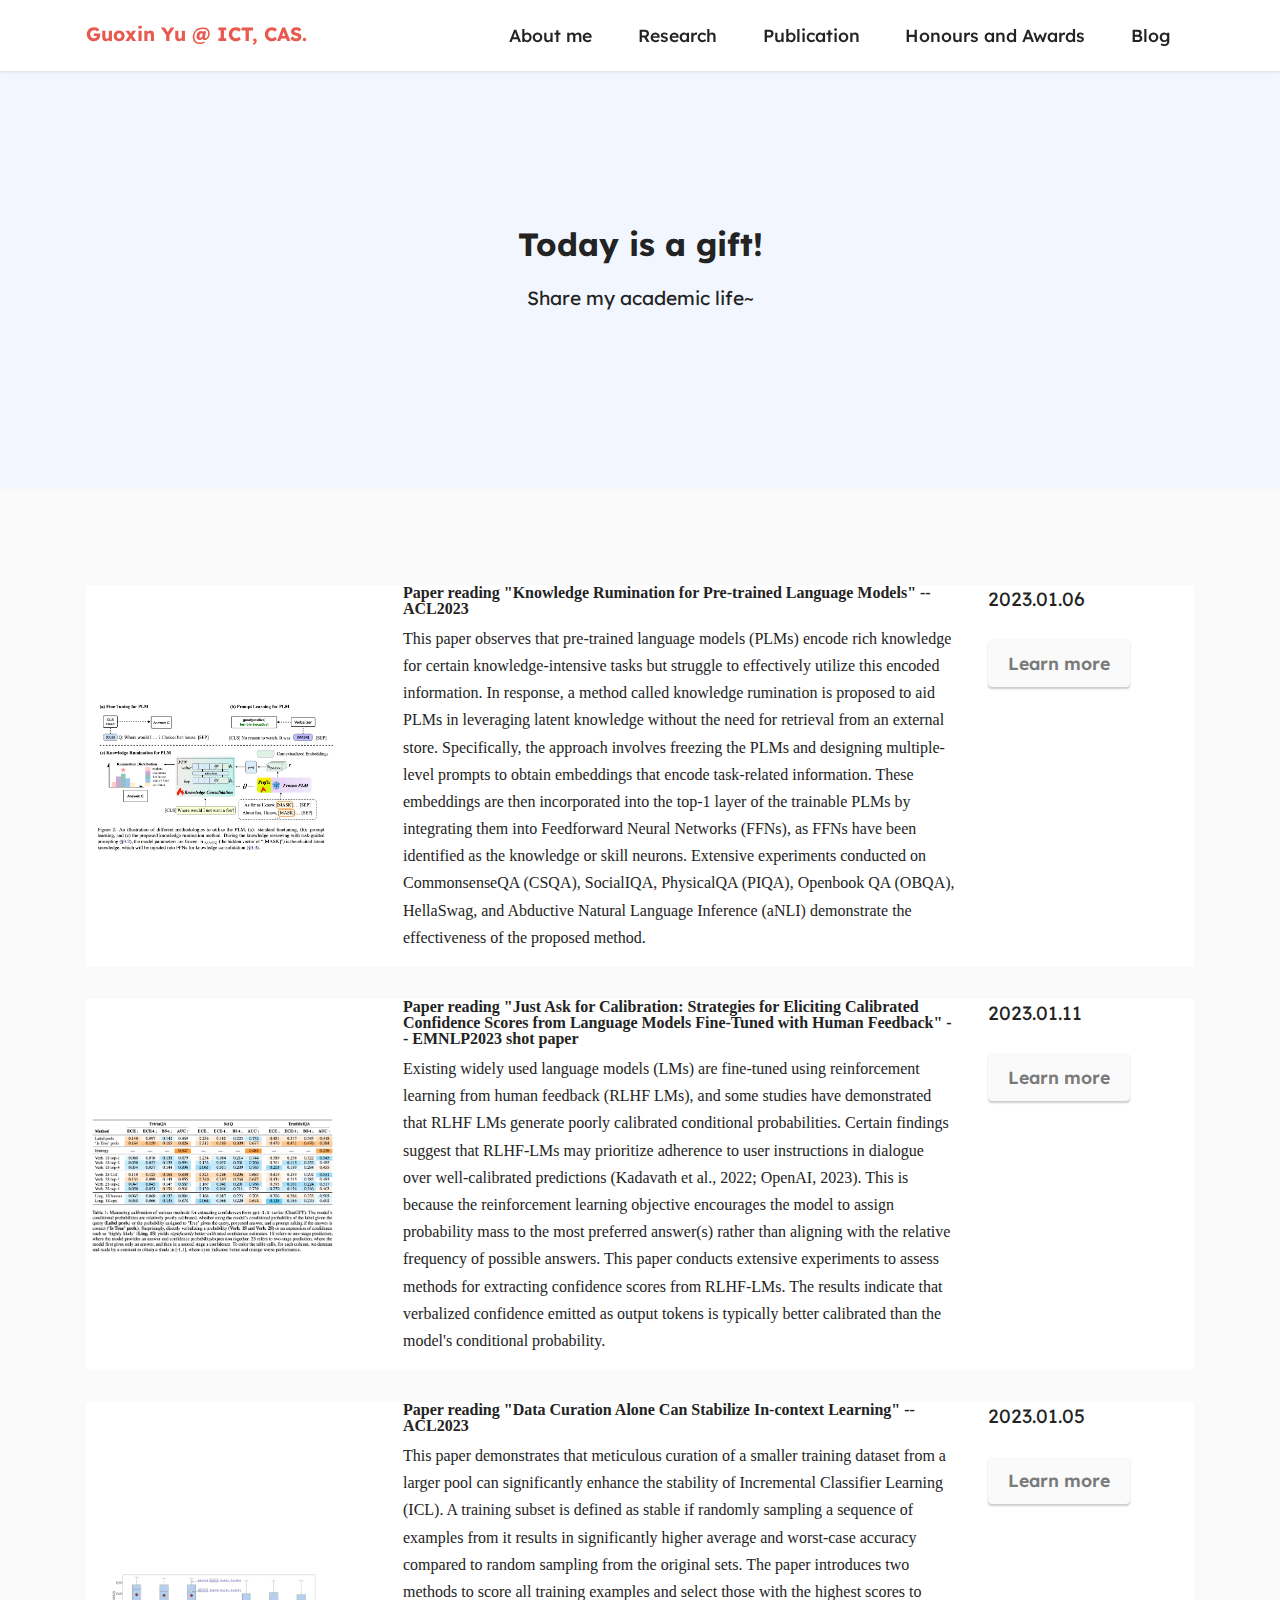
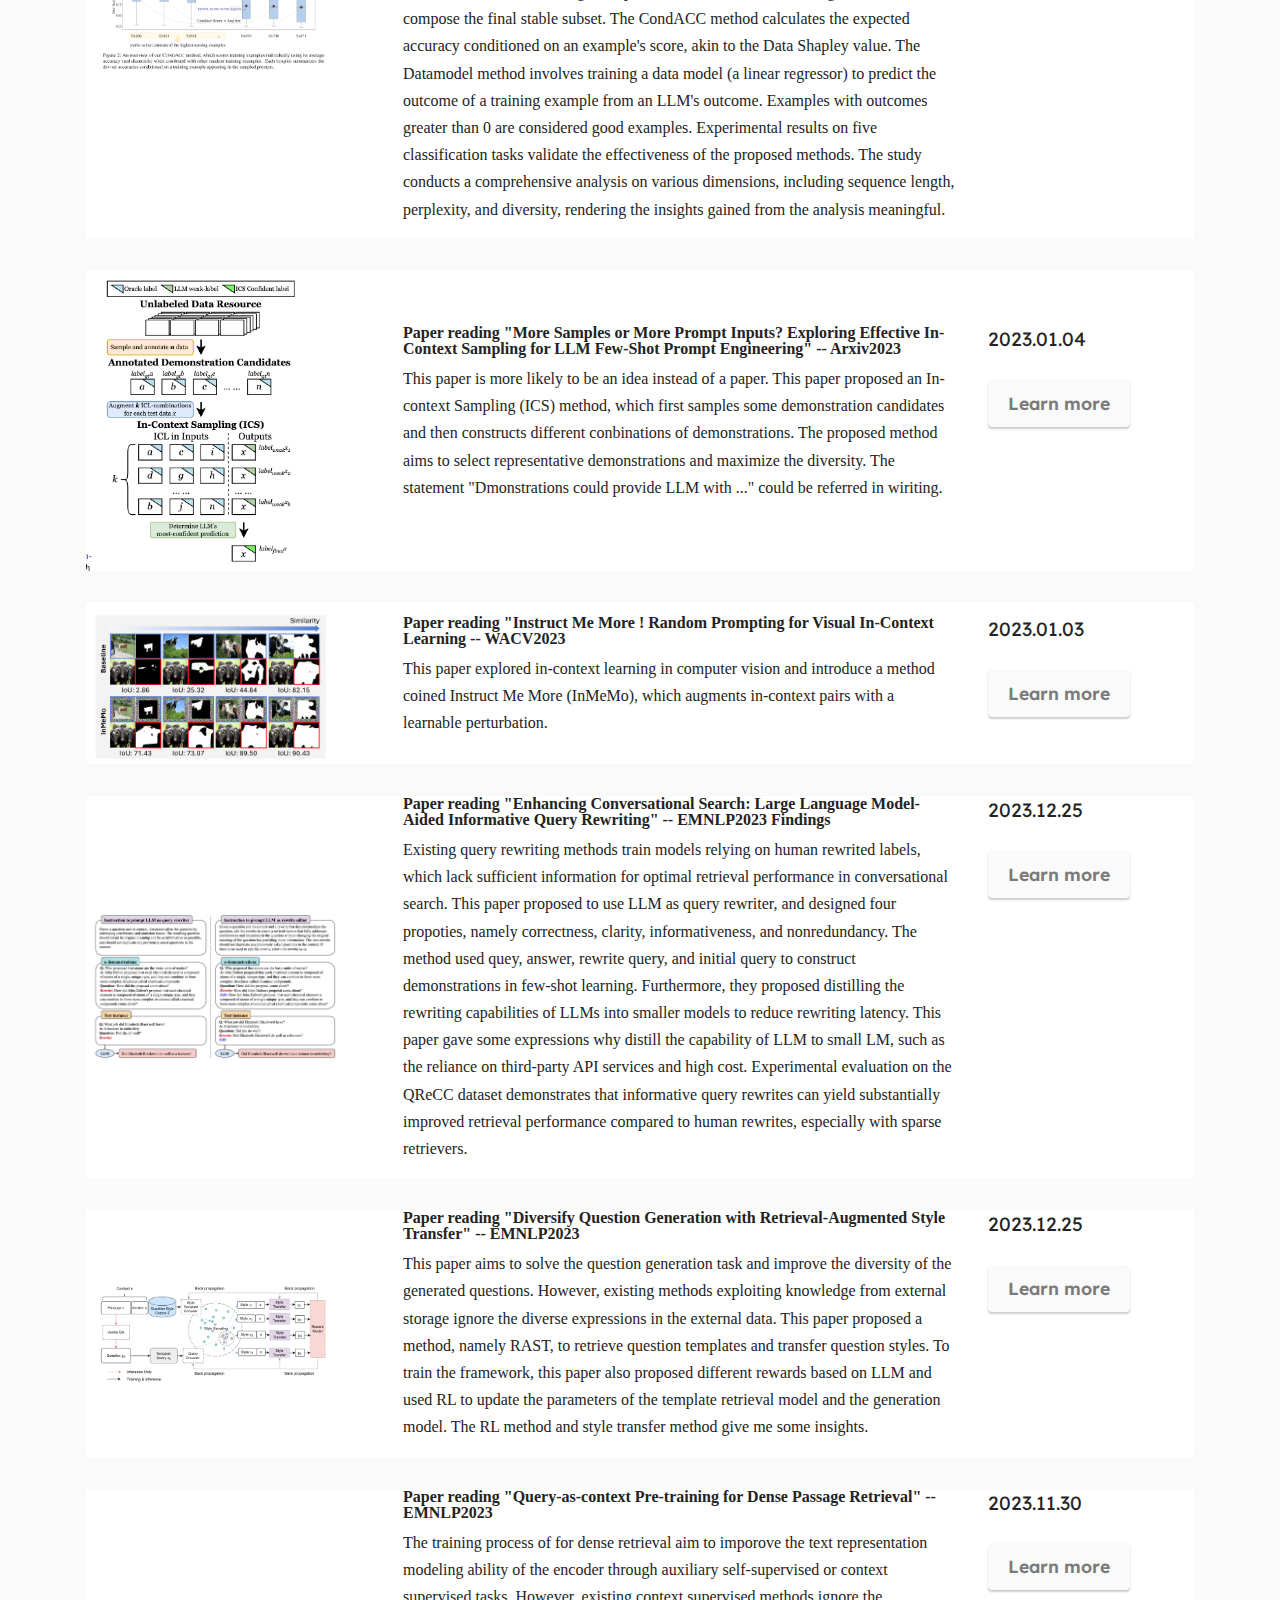
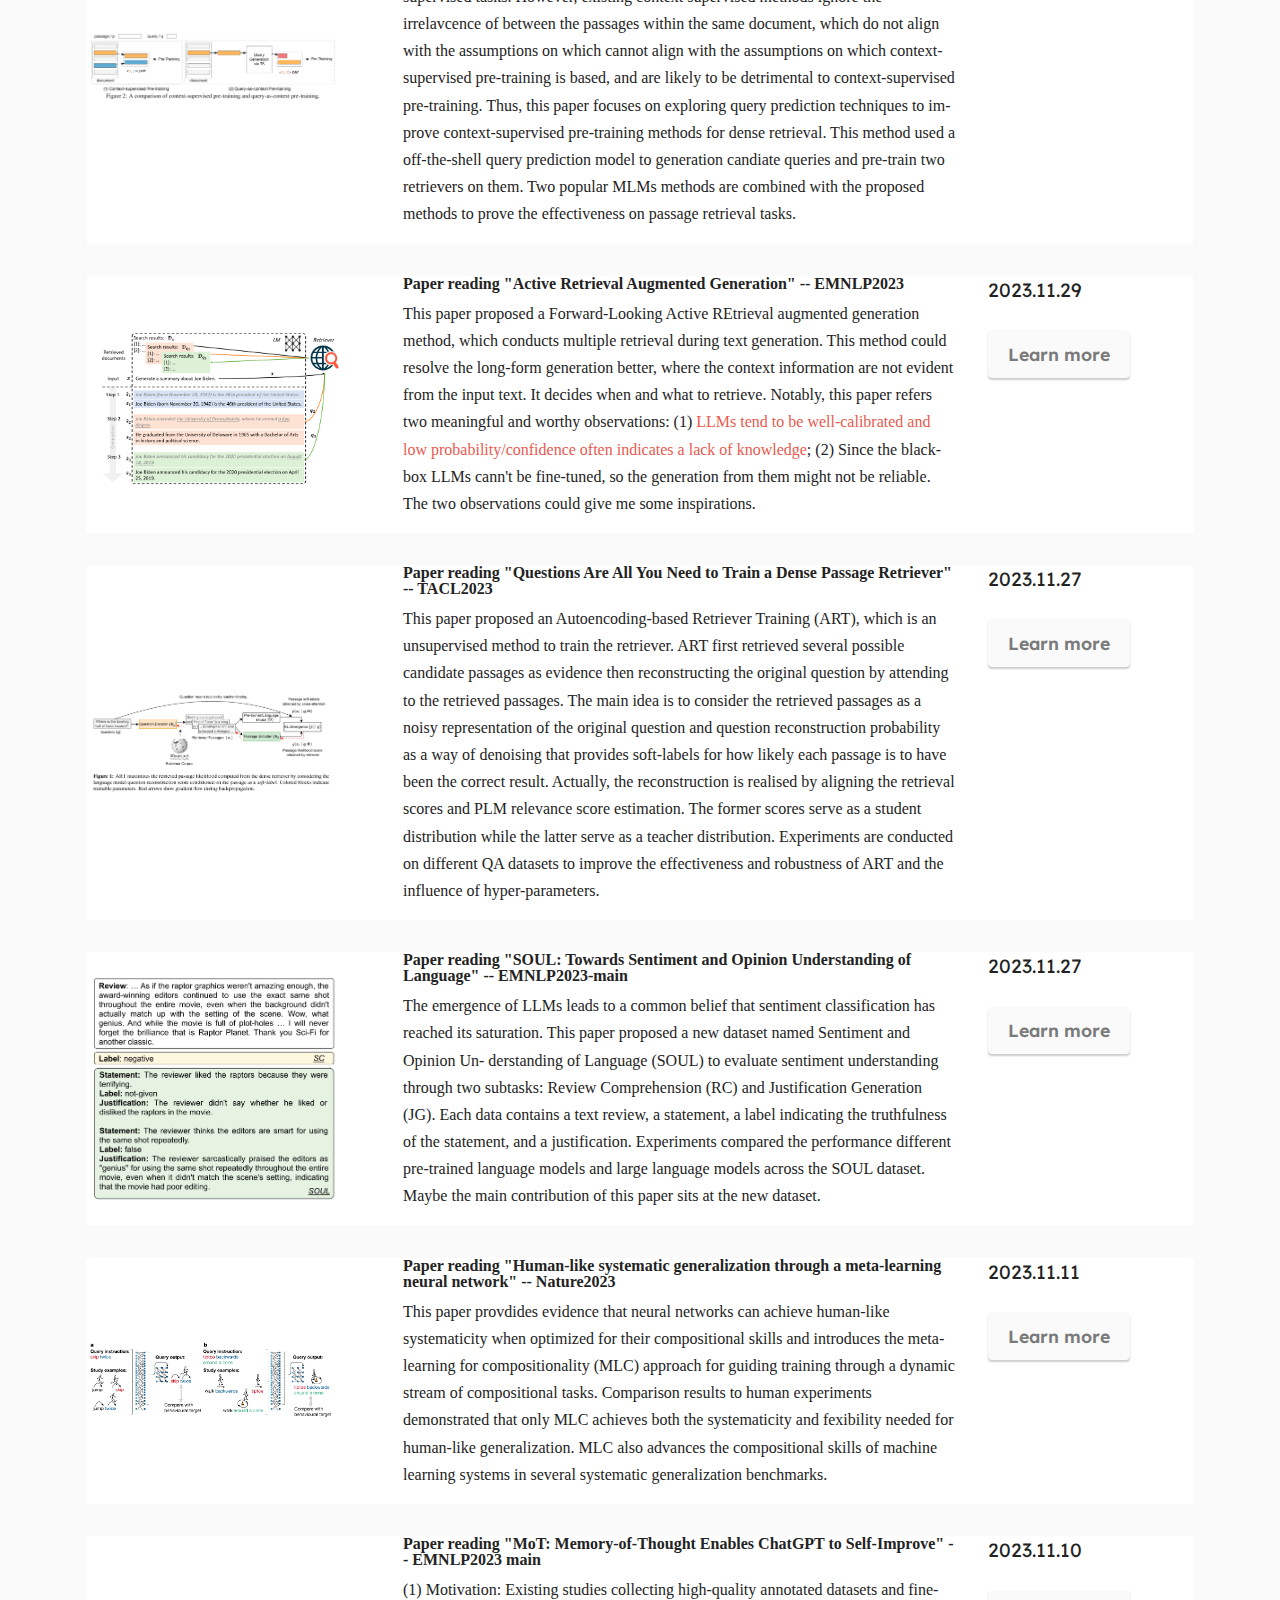
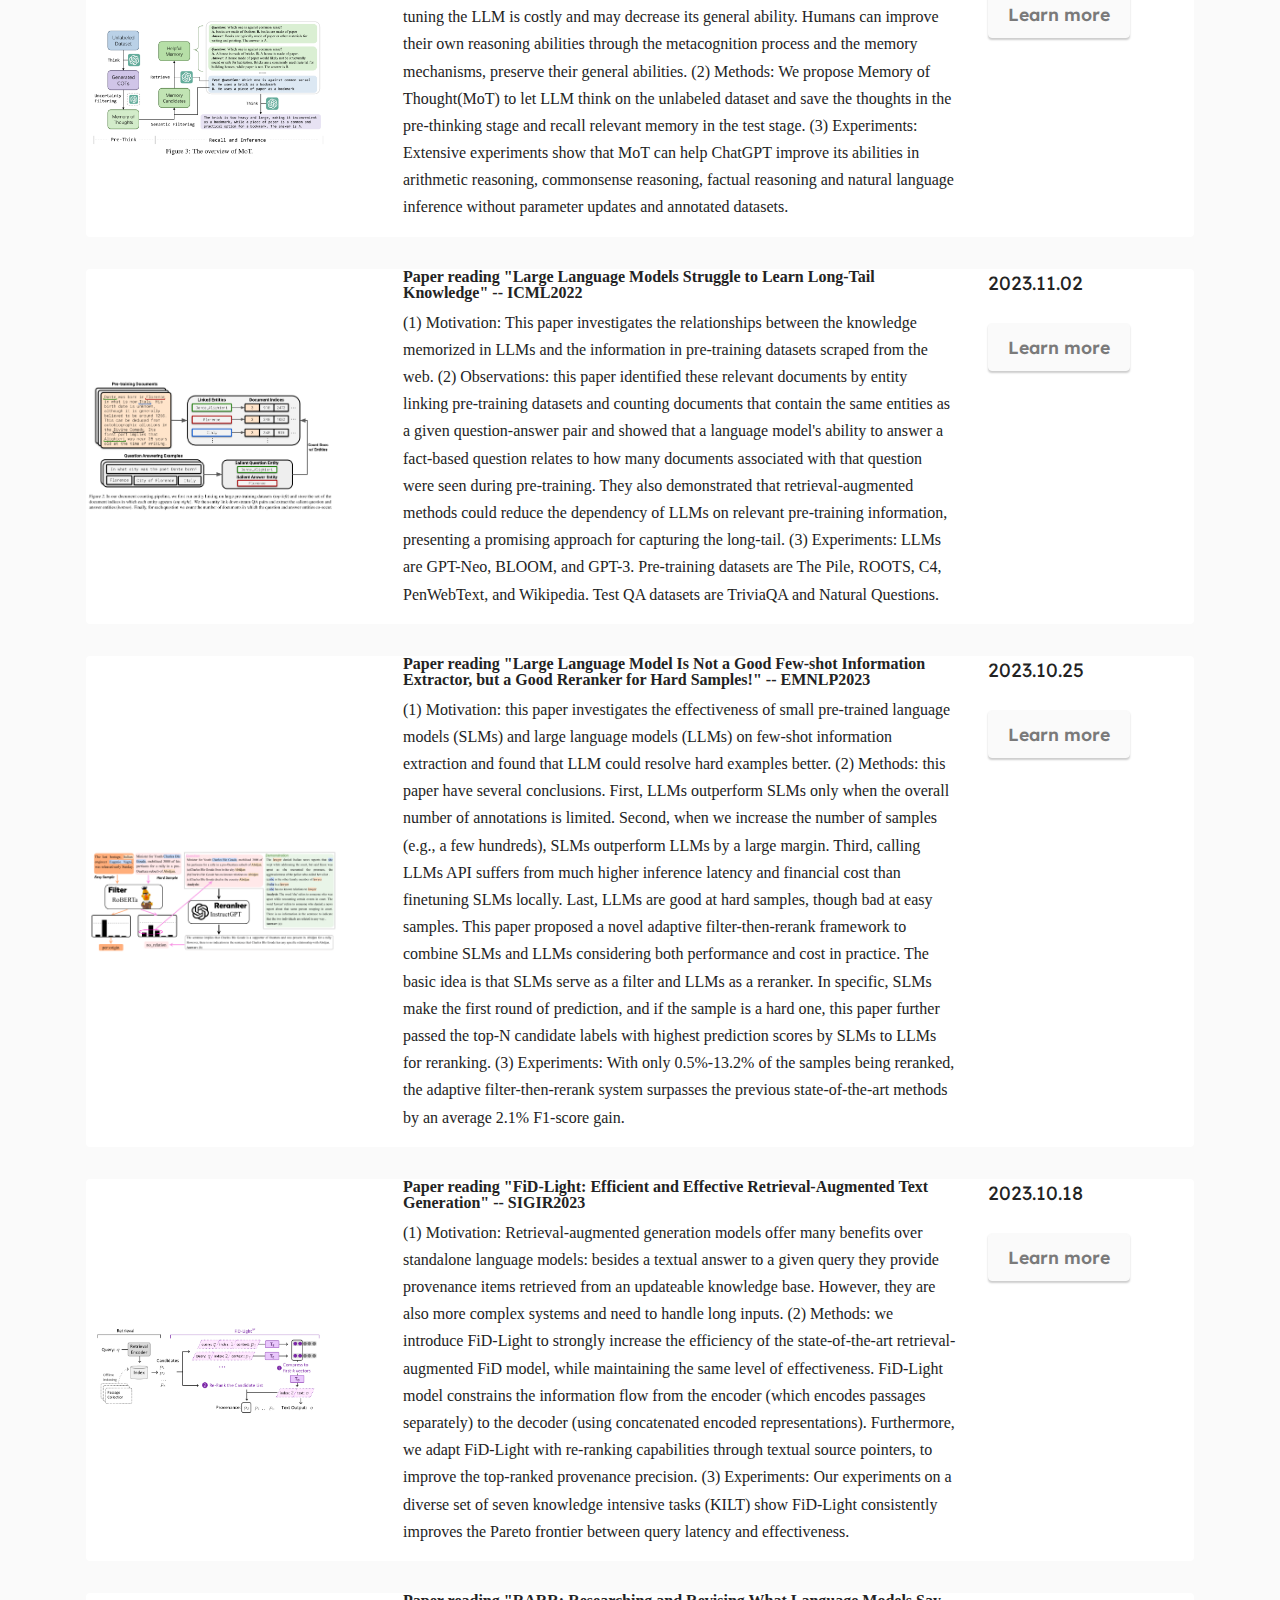
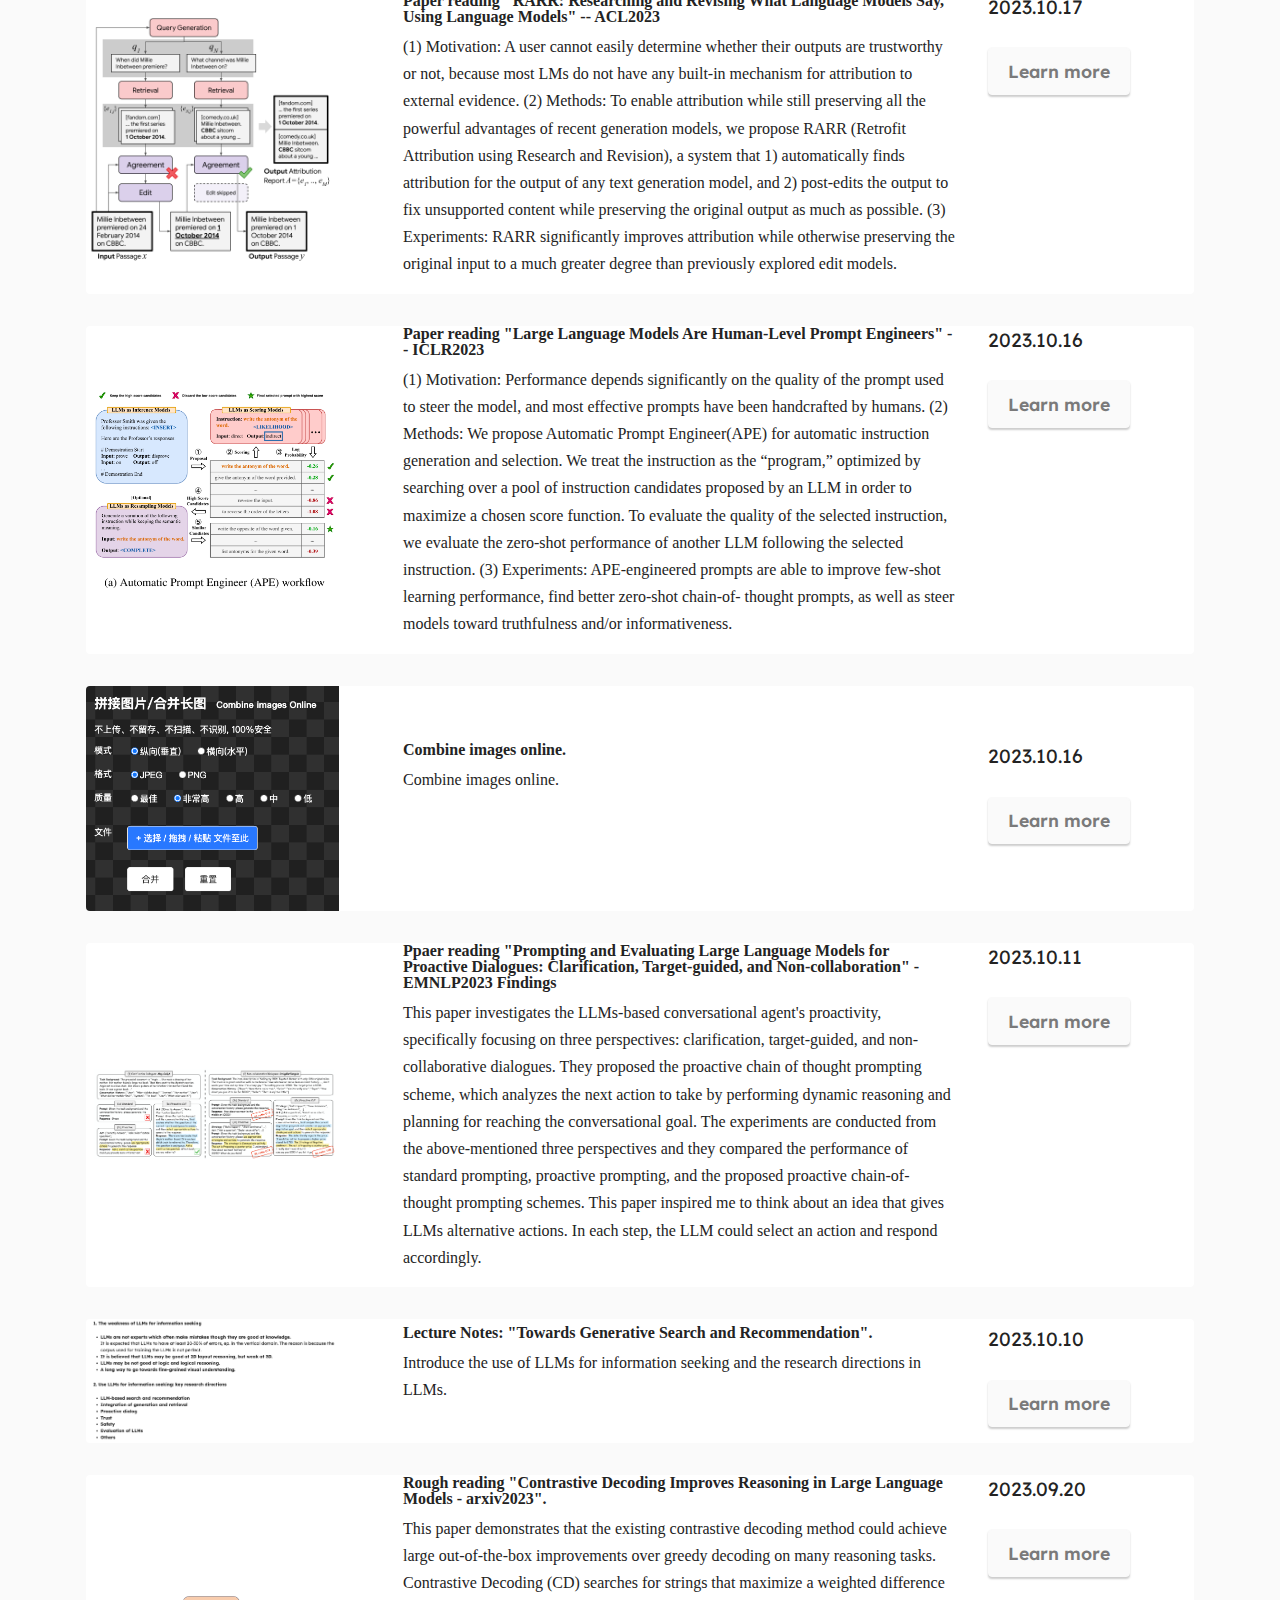
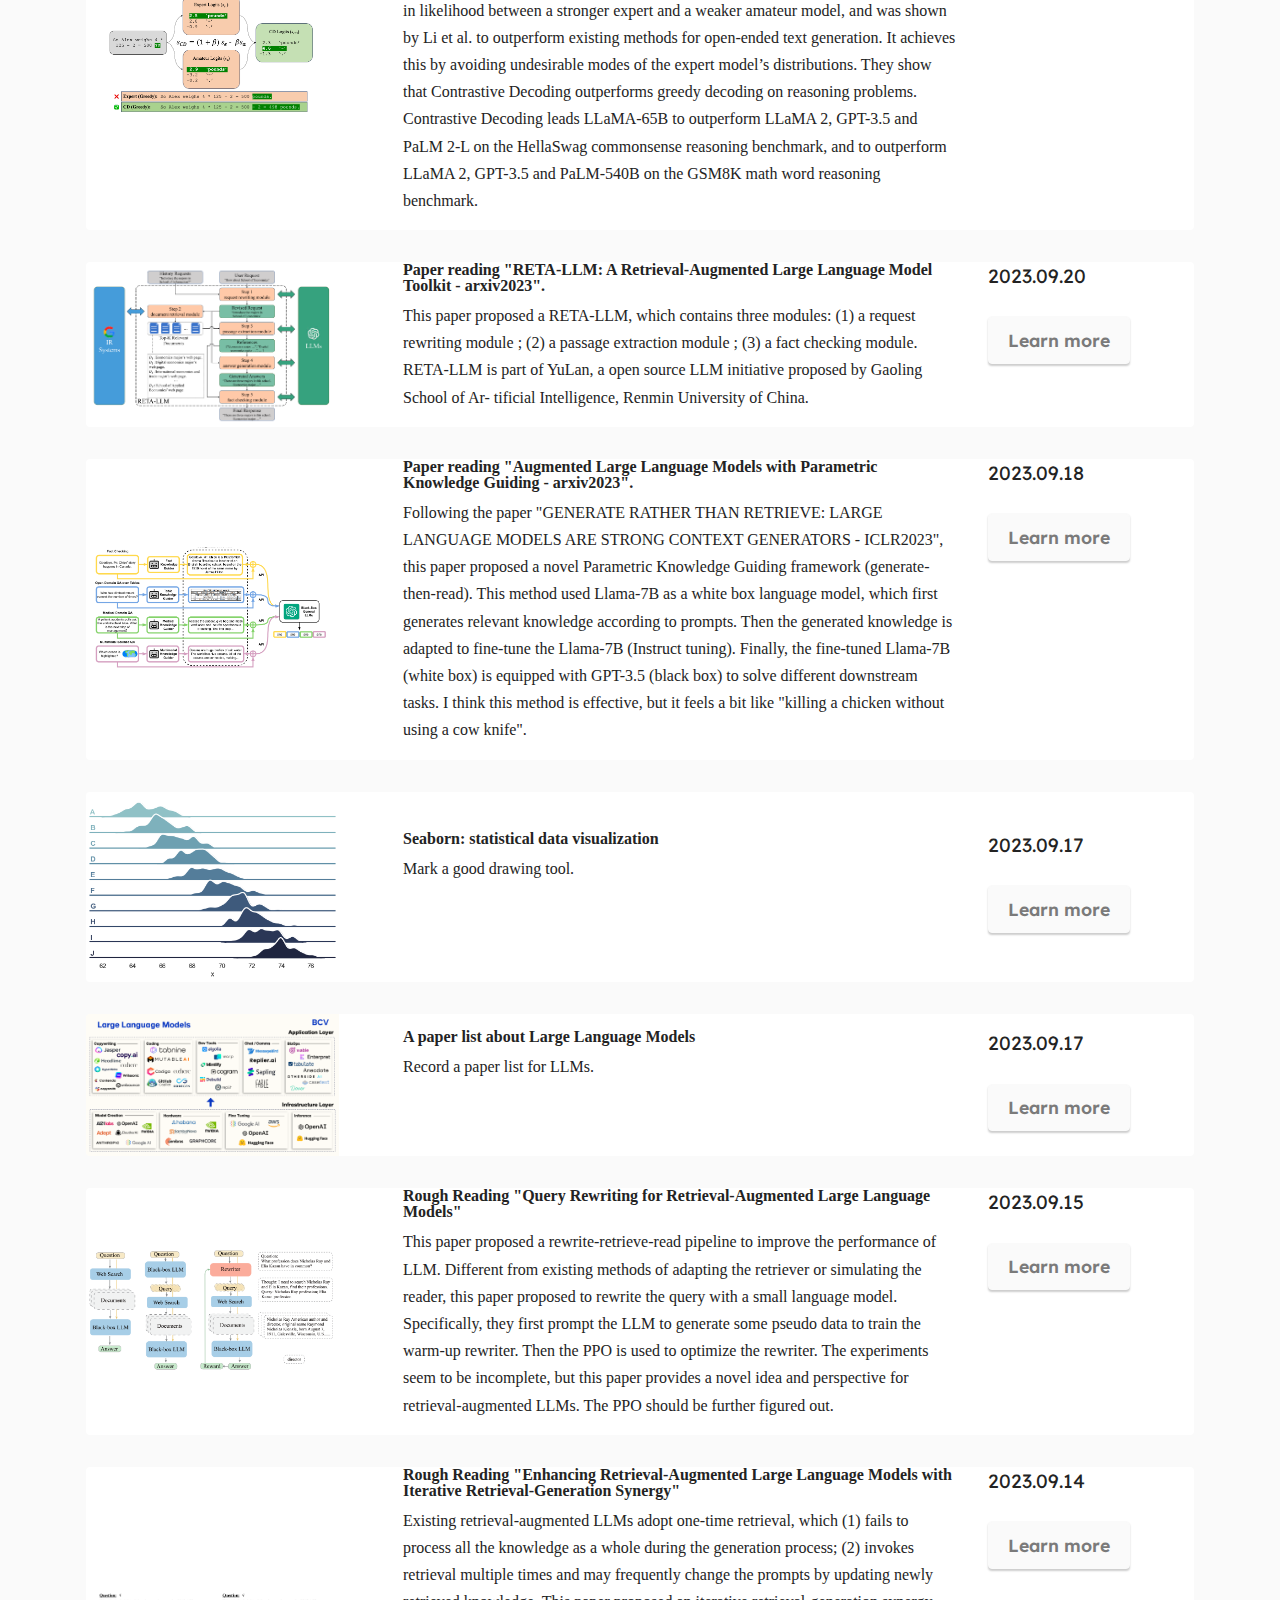
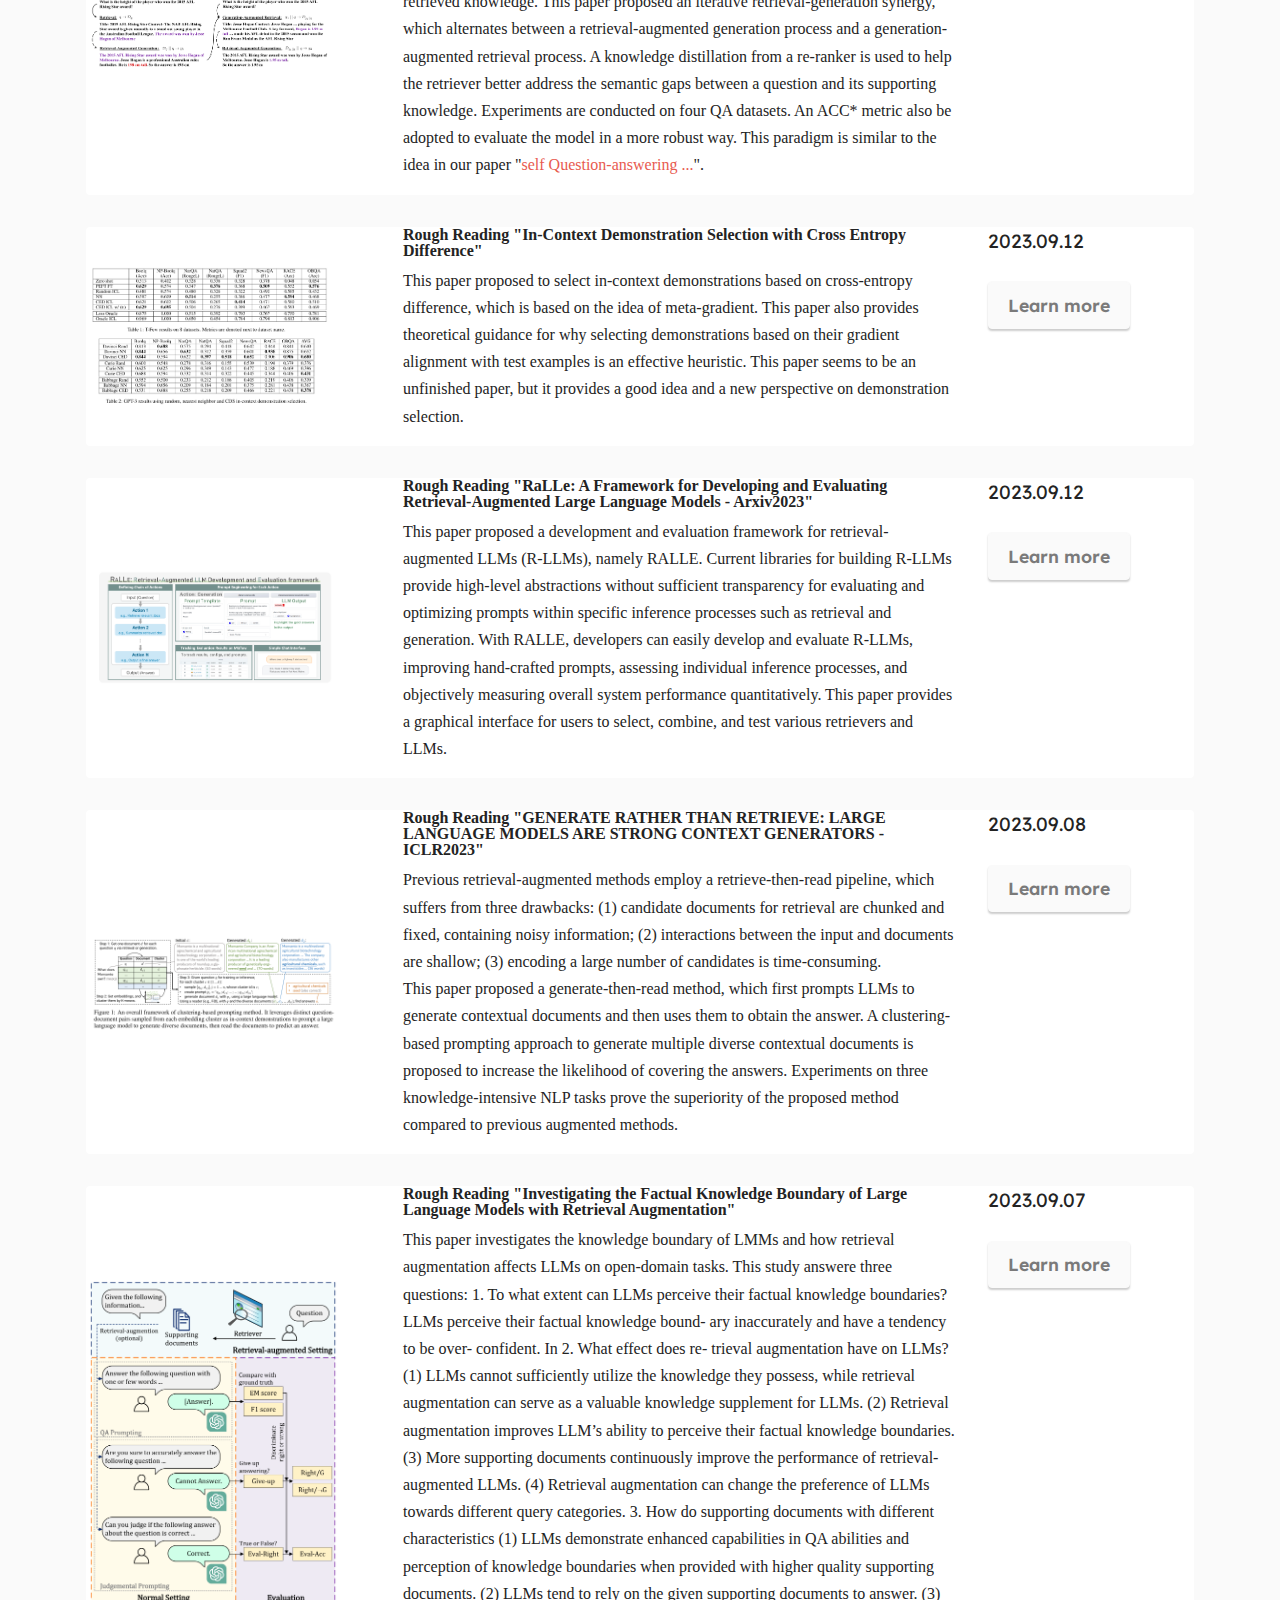
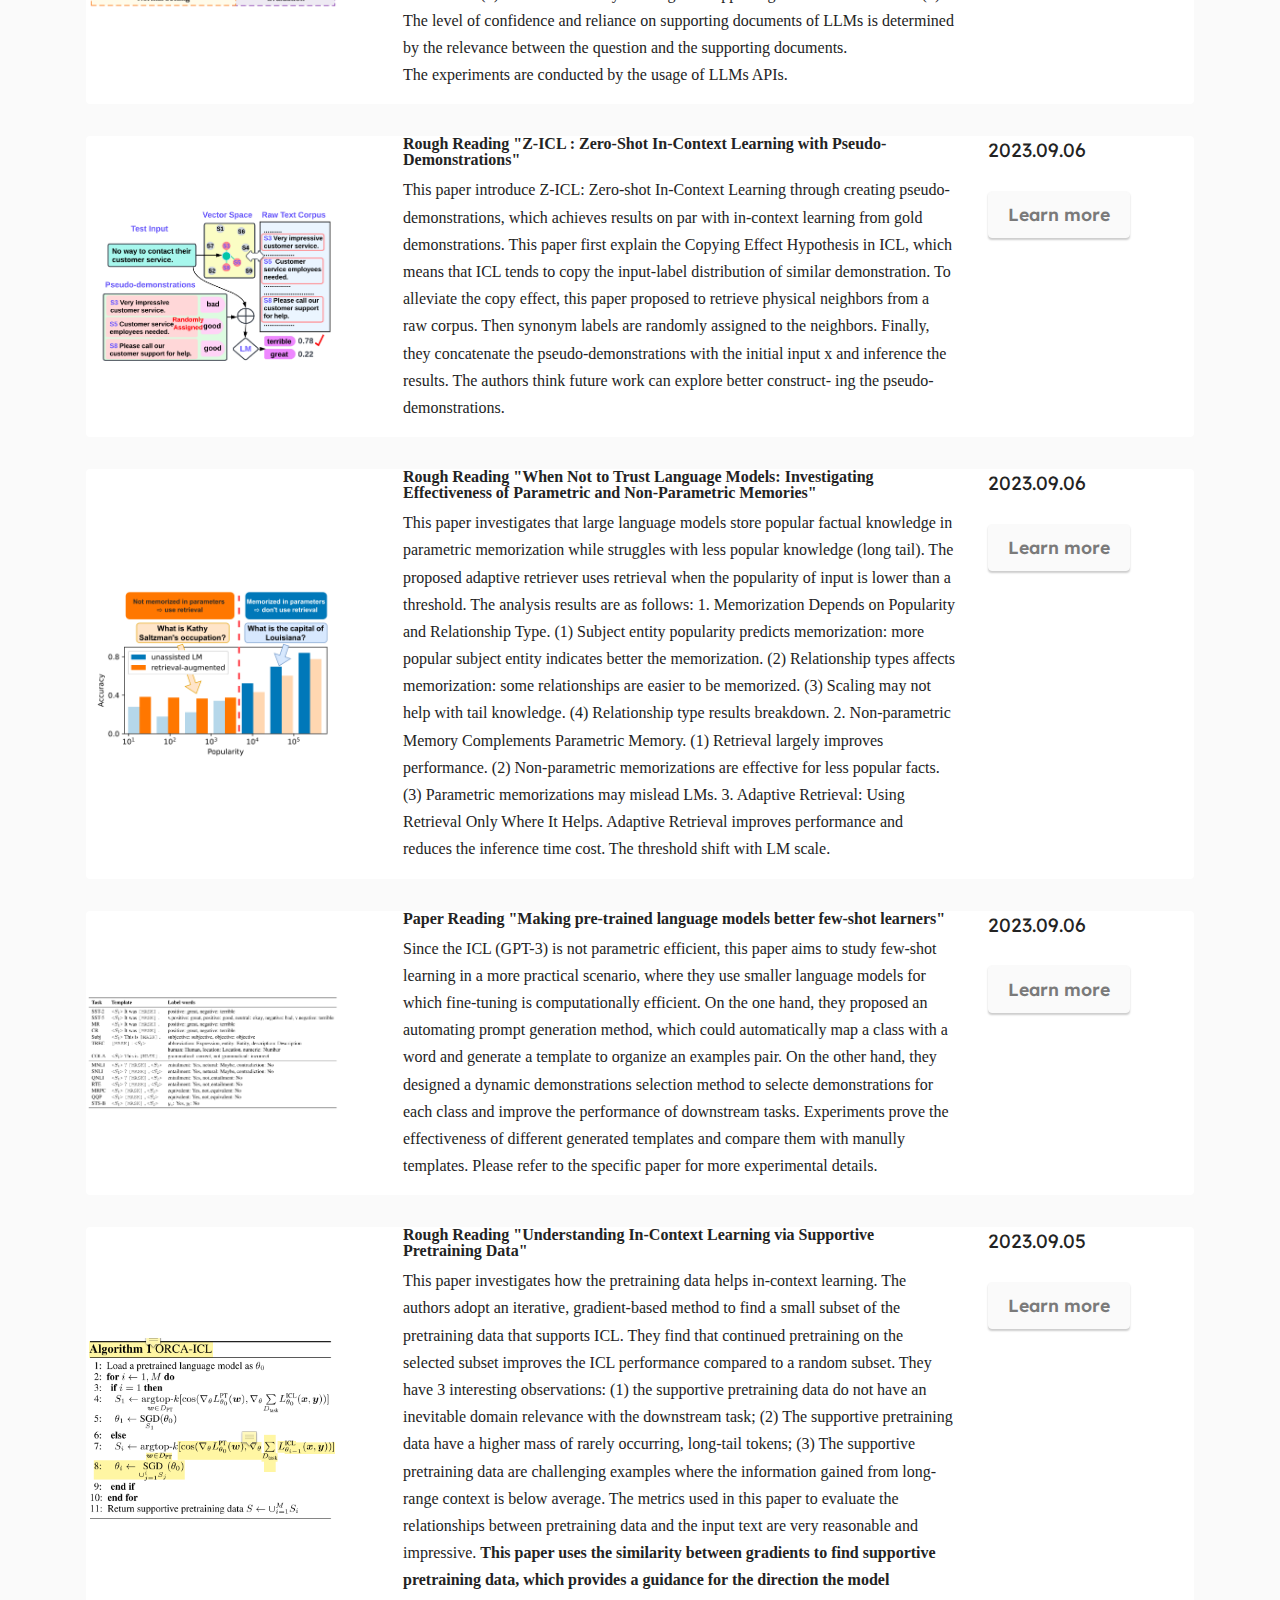
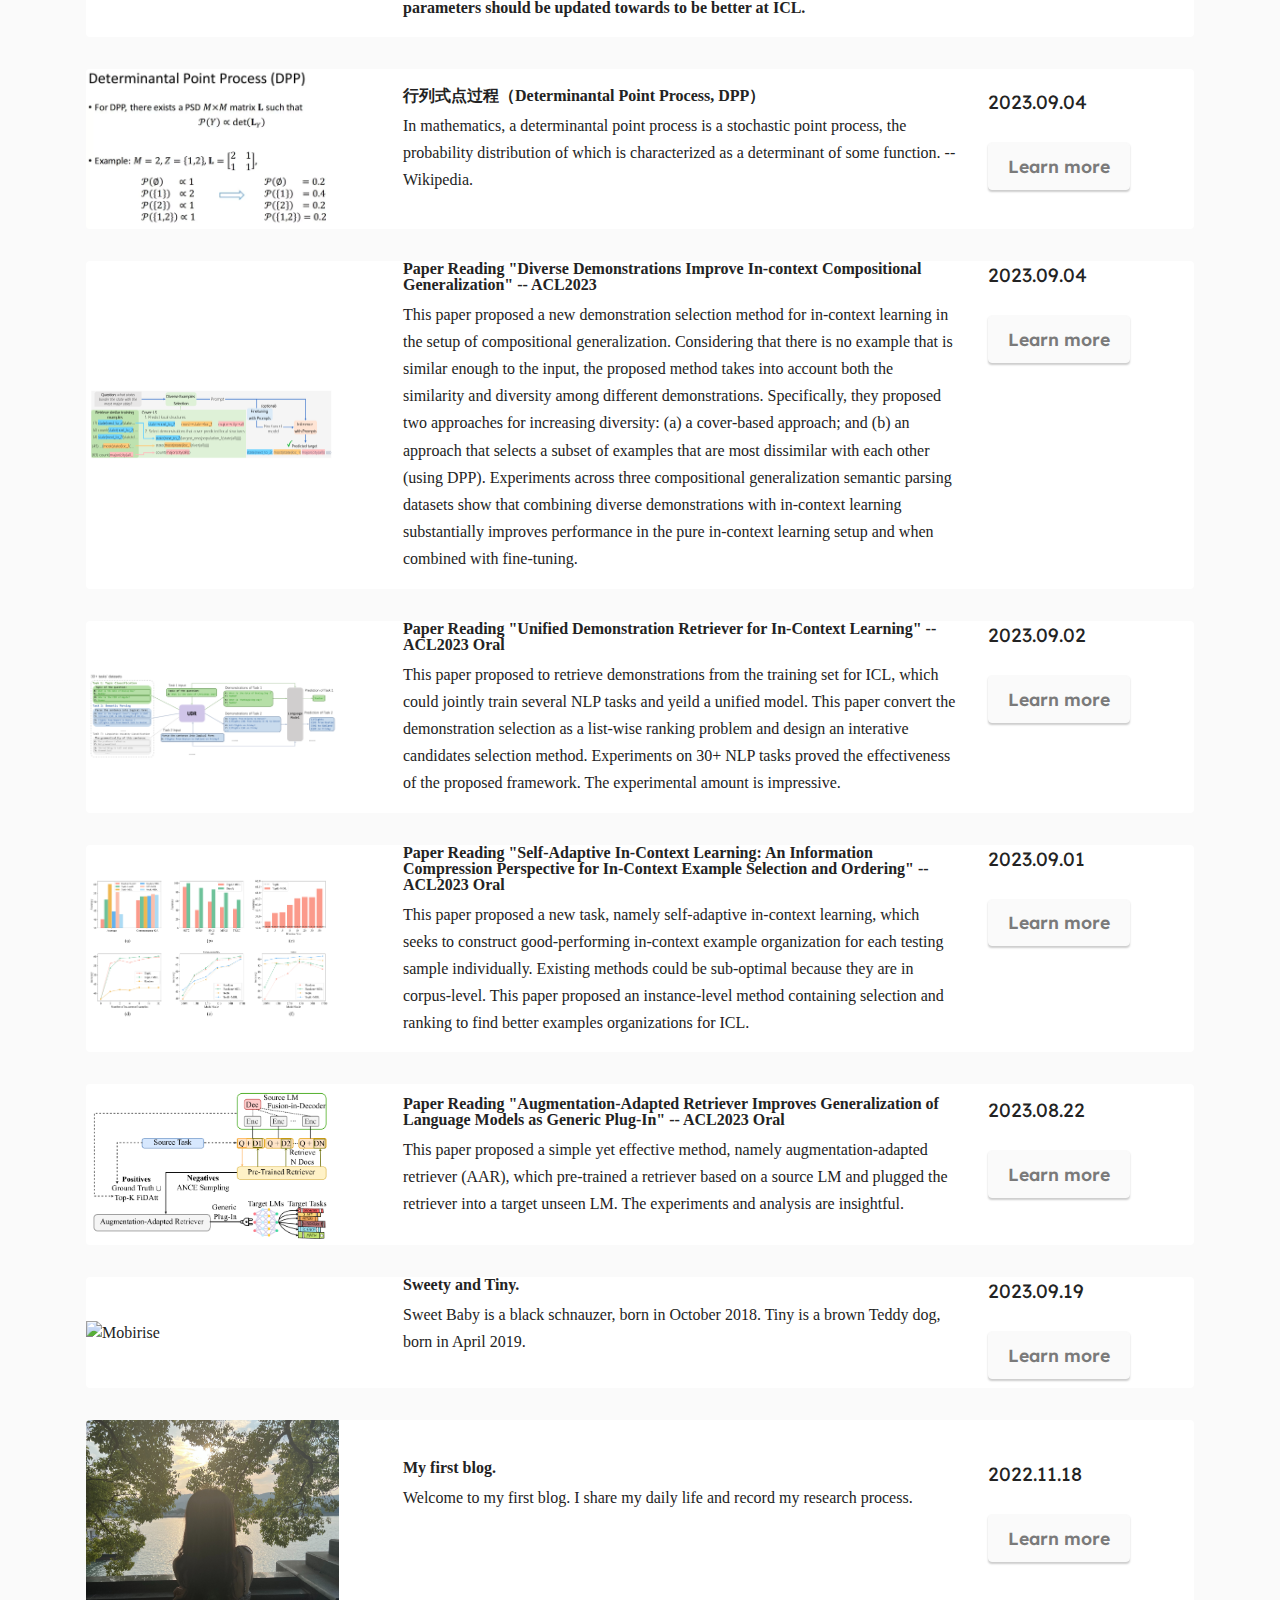
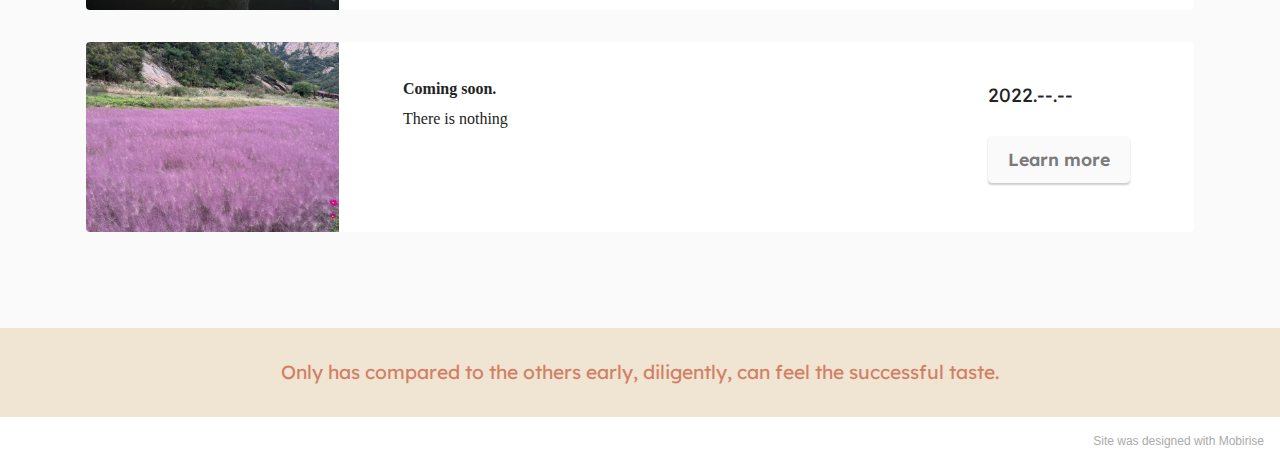
==== commit c29c6e55: "01012" ====
--- a/blog_overview.html
+++ b/blog_overview.html
@@ -82,6 +82,41 @@
                 <div class="row align-items-center">
                     <div class="col-12 col-md-3">
                         <div class="image-wrapper">
+                            <img src="assets/images/model0106.png" alt="Mobirise">
+                        </div>
+                    </div>
+                    <div class="col-12 col-md">
+                        <div class="card-box">
+                            <div class="row">
+                                <div class="col-md">
+                                    <h6 class="card-title mbr-fonts-style display-9"><strong>Paper reading "Knowledge Rumination for Pre-trained Language Models" -- ACL2023</strong></h6>
+                                    <p class="mbr-text mbr-fonts-style display-10">
+                                    <!-- This paper observe that PLMs have encoded rich knowledge for some knowledge intensive tasks but fail to exploit them. 
+                                    To this end, a method namely knowledge rumination is proposed to help PLMs utilize the latent knowledge without retrieving them from a external store. 
+                                    Specifically, they first freeze the PLMs and design multiple level prompts to get embeddings that encodes task-related information. 
+                                    Then the embeddings are inserted into the top-1 layer of the trainable PLMs by incorperating it in FFNs because the FFNs have been discovered as the knowledge neuron or skill neuron.
+                                    Extensive experiments on CommonsenseQA (CSQA), SocialIQA, PhysicalQA (PIQA), Openbook QA (OBQA), HellaSwag and Abductive Natural Language Inference (aNLI) proved the effectiveness of the proposed method.  -->
+                                    This paper observes that pre-trained language models (PLMs) encode rich knowledge for certain knowledge-intensive tasks but struggle to effectively utilize this encoded information. In response, a method called knowledge rumination is proposed to aid PLMs in leveraging latent knowledge without the need for retrieval from an external store.
+                                    Specifically, the approach involves freezing the PLMs and designing multiple-level prompts to obtain embeddings that encode task-related information. These embeddings are then incorporated into the top-1 layer of the trainable PLMs by integrating them into Feedforward Neural Networks (FFNs), as FFNs have been identified as the knowledge or skill neurons.
+                                    Extensive experiments conducted on CommonsenseQA (CSQA), SocialIQA, PhysicalQA (PIQA), Openbook QA (OBQA), HellaSwag, and Abductive Natural Language Inference (aNLI) demonstrate the effectiveness of the proposed method.
+                                    </p>
+                                </div>
+                                <div class="col-md-auto">
+                                    <p class="price mbr-fonts-style display-7">2023.01.06</p>
+                                    <div class="mbr-section-btn"><a href="https://aclanthology.org/2023.emnlp-main.206.pdf" class="btn btn-white display-4">Learn more</a></div>
+                                </div>
+                            </div>
+                        </div>
+                    </div>
+                </div>
+            </div>
+        </div>
+
+        <div class="card">
+            <div class="card-wrapper">
+                <div class="row align-items-center">
+                    <div class="col-12 col-md-3">
+                        <div class="image-wrapper">
                             <img src="assets/images/model0111.png" alt="Mobirise">
                         </div>
                     </div>
@@ -91,9 +126,13 @@
                                 <div class="col-md">
                                     <h6 class="card-title mbr-fonts-style display-9"><strong>Paper reading "Just Ask for Calibration: Strategies for Eliciting Calibrated Confidence Scores from Language Models Fine-Tuned with Human Feedback" -- EMNLP2023 shot paper</strong></h6>
                                     <p class="mbr-text mbr-fonts-style display-10">
-                                    Existing widely used LMs are fine-tuned with reinforcement leanring from human feedback (RLHF LMs) and some studies have proved that RLHF LMs produce conditional probabilities that are very poorly calibrated. 
-                                    This paper conducted extensive experiments to evaluate methods for extracting confidence scores from RLHF-LMs. They find that verbalized confidence emitted as output tokens are tupically better-calibrated that the model's conditional probability. 
-                                    </p>
+                                    <!-- Existing widely used LMs are fine-tuned with reinforcement leanring from human feedback (RLHF LMs) and some studies have proved that RLHF LMs produce conditional probabilities that are very poorly calibrated. 
+                                    Some findings suggest that RLHF-LMs may sacrifice well-calibrated predictions for the sake of closer adherence to user instructions in dialogue (Kadavath et al., 2022; OpenAI, 2023), as the reinforcement learning objective encourages the model to allocate probability mass to the most preferred answer(s), rather than matching the relative frequency of possible answers.
+                                    This paper conducted extensive experiments to evaluate methods for extracting confidence scores from RLHF-LMs. They find that verbalized confidence emitted as output tokens are tupically better-calibrated that the model's conditional probability.  -->
+                                    Existing widely used language models (LMs) are fine-tuned using reinforcement learning from human feedback (RLHF LMs), and some studies have demonstrated that RLHF LMs generate poorly calibrated conditional probabilities.
+                                    Certain findings suggest that RLHF-LMs may prioritize adherence to user instructions in dialogue over well-calibrated predictions (Kadavath et al., 2022; OpenAI, 2023). This is because the reinforcement learning objective encourages the model to assign probability mass to the most preferred answer(s) rather than aligning with the relative frequency of possible answers.
+                                    This paper conducts extensive experiments to assess methods for extracting confidence scores from RLHF-LMs. The results indicate that verbalized confidence emitted as output tokens is typically better calibrated than the model's conditional probability.
+                                </p>
                                 </div>
                                 <div class="col-md-auto">
                                     <p class="price mbr-fonts-style display-7">2023.01.11</p>
@@ -120,14 +159,17 @@
                                 <div class="col-md">
                                     <h6 class="card-title mbr-fonts-style display-9"><strong>Paper reading "Data Curation Alone Can Stabilize In-context Learning" -- ACL2023</strong></h6>
                                     <p class="mbr-text mbr-fonts-style display-10">
-                                    This paper show that carefully curating a smaller training dataset from a larger pool can make ICL much more stable and define a training subset to be stable if randomly sampling a sequence of examples from the subset yields much higher average and worst-case accuracy than randomly sampling from the original sets. 
+                                    <!-- This paper show that carefully curating a smaller training dataset from a larger pool can make ICL much more stable and define a training subset to be stable if randomly sampling a sequence of examples from the subset yields much higher average and worst-case accuracy than randomly sampling from the original sets. 
                                     The paper proposed two methods to score all the training examples and select the training examples with highest scores to form the final stable subset. 
                                     The CondACC method calculate the expected accuracy conditioned on an example as its score, which is similar to Data Shapely value. 
                                     The Datamodel method trained a datamodel (a linear regressor) to predict the outcome of a training example from an LLM's. 
                                     The examples with outcome>0 are considered a good example. 
                                     Experimental results on 5 calssification tasks proved the effectiveness. 
                                     They analyze the proposed methods on different dimentions: sequence length, perplexity, and diversity. 
-                                    The comprehensive analysis is meaningful. 
+                                    The comprehensive analysis is meaningful.  -->
+                                    This paper demonstrates that meticulous curation of a smaller training dataset from a larger pool can significantly enhance the stability of Incremental Classifier Learning (ICL). A training subset is defined as stable if randomly sampling a sequence of examples from it results in significantly higher average and worst-case accuracy compared to random sampling from the original sets.
+                                    The paper introduces two methods to score all training examples and select those with the highest scores to compose the final stable subset. The CondACC method calculates the expected accuracy conditioned on an example's score, akin to the Data Shapley value. The Datamodel method involves training a data model (a linear regressor) to predict the outcome of a training example from an LLM's outcome. Examples with outcomes greater than 0 are considered good examples.
+                                    Experimental results on five classification tasks validate the effectiveness of the proposed methods. The study conducts a comprehensive analysis on various dimensions, including sequence length, perplexity, and diversity, rendering the insights gained from the analysis meaningful.
                                     </p>
                                 </div>
                                 <div class="col-md-auto">
@@ -158,6 +200,8 @@
                                        This paper is more likely to be an idea instead of a paper. This paper proposed an In-context Sampling (ICS) method, which first samples some demonstration candidates and then constructs different conbinations of demonstrations. 
                                        The proposed method aims to select representative demonstrations and maximize the diversity. 
                                        The statement "Dmonstrations could provide LLM with ..." could be referred in wiriting. 
+                                       <!-- ChatGPT: This work presents a conceptual idea rather than a fully developed paper. The proposed concept introduces an In-context Sampling (ICS) method, which involves the initial sampling of demonstration candidates followed by the construction of various combinations of demonstrations.
+                                        The primary objective of the proposed method is to carefully select representative demonstrations while simultaneously maximizing diversity. Reference to the statement "Demonstrations could provide LLM with..." can be incorporated for further clarity in the writing. -->
                                     </p>
                                 </div>
                                 <div class="col-md-auto">
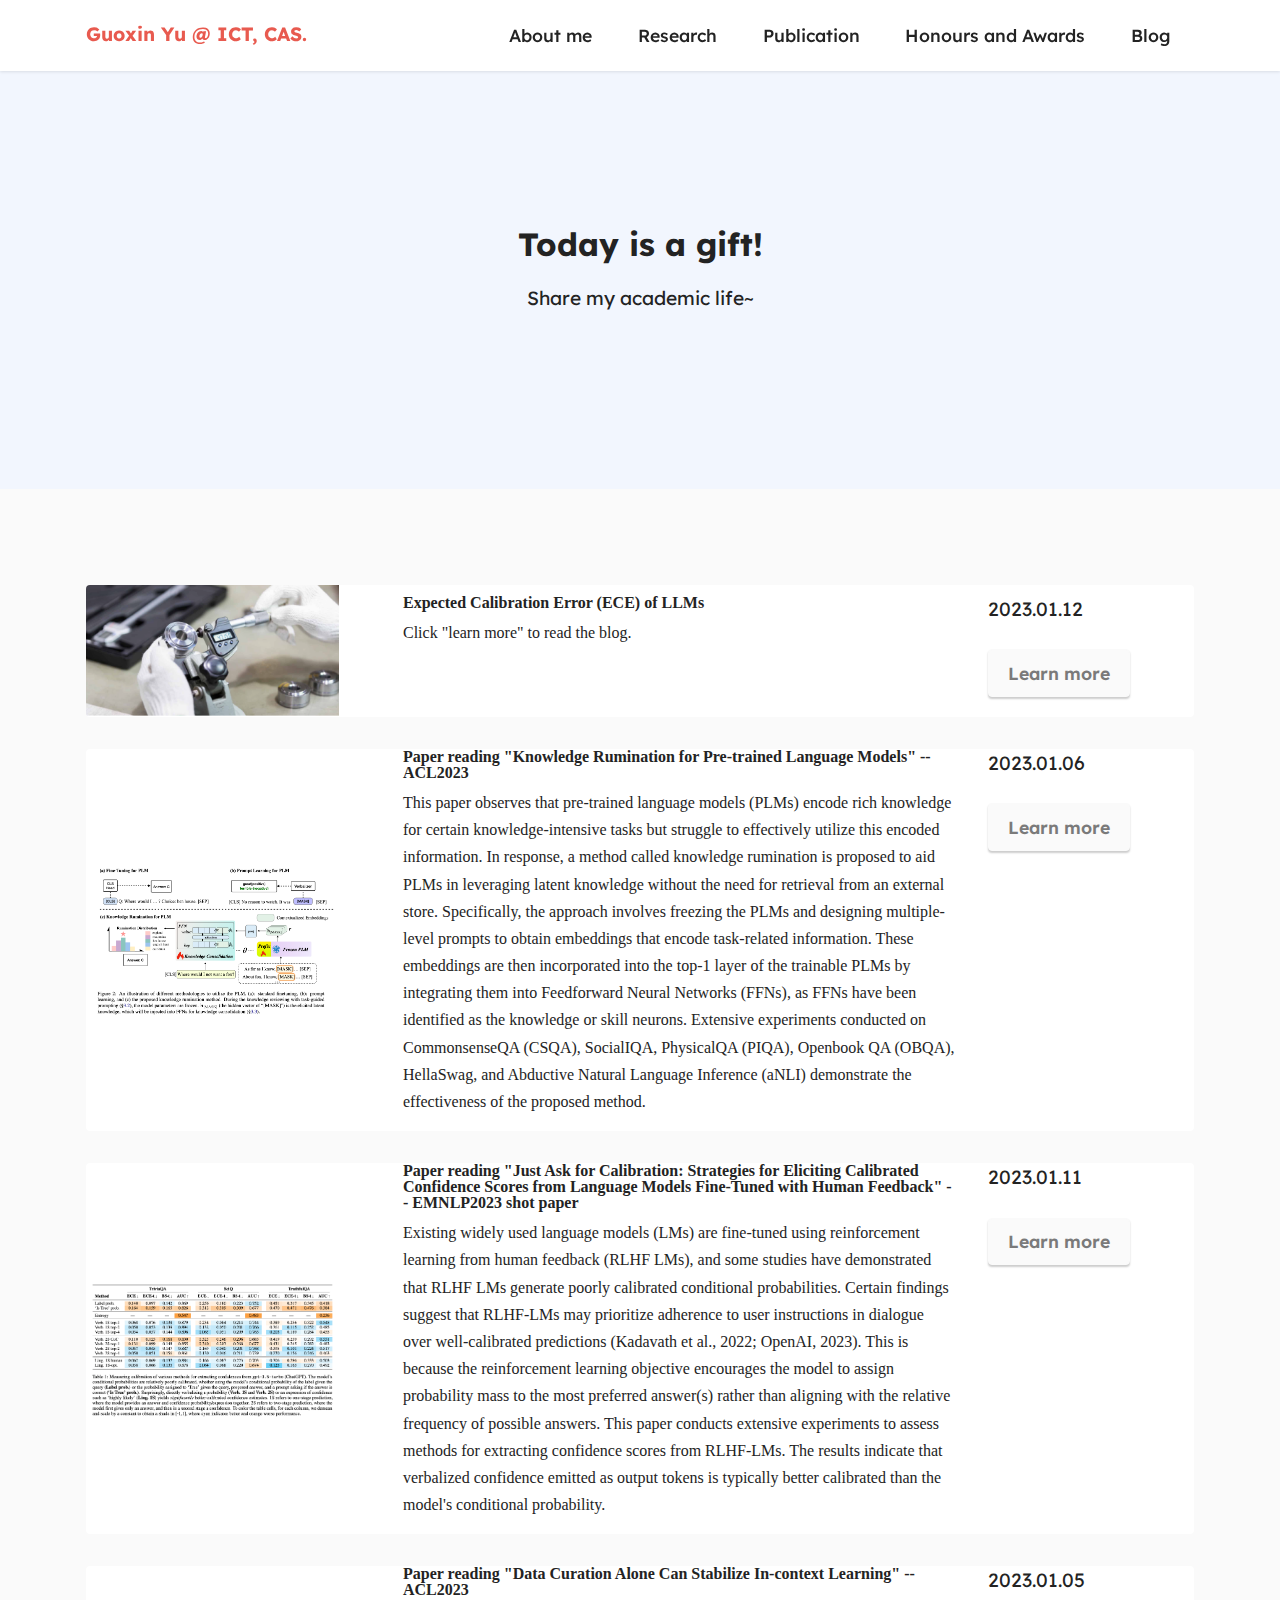
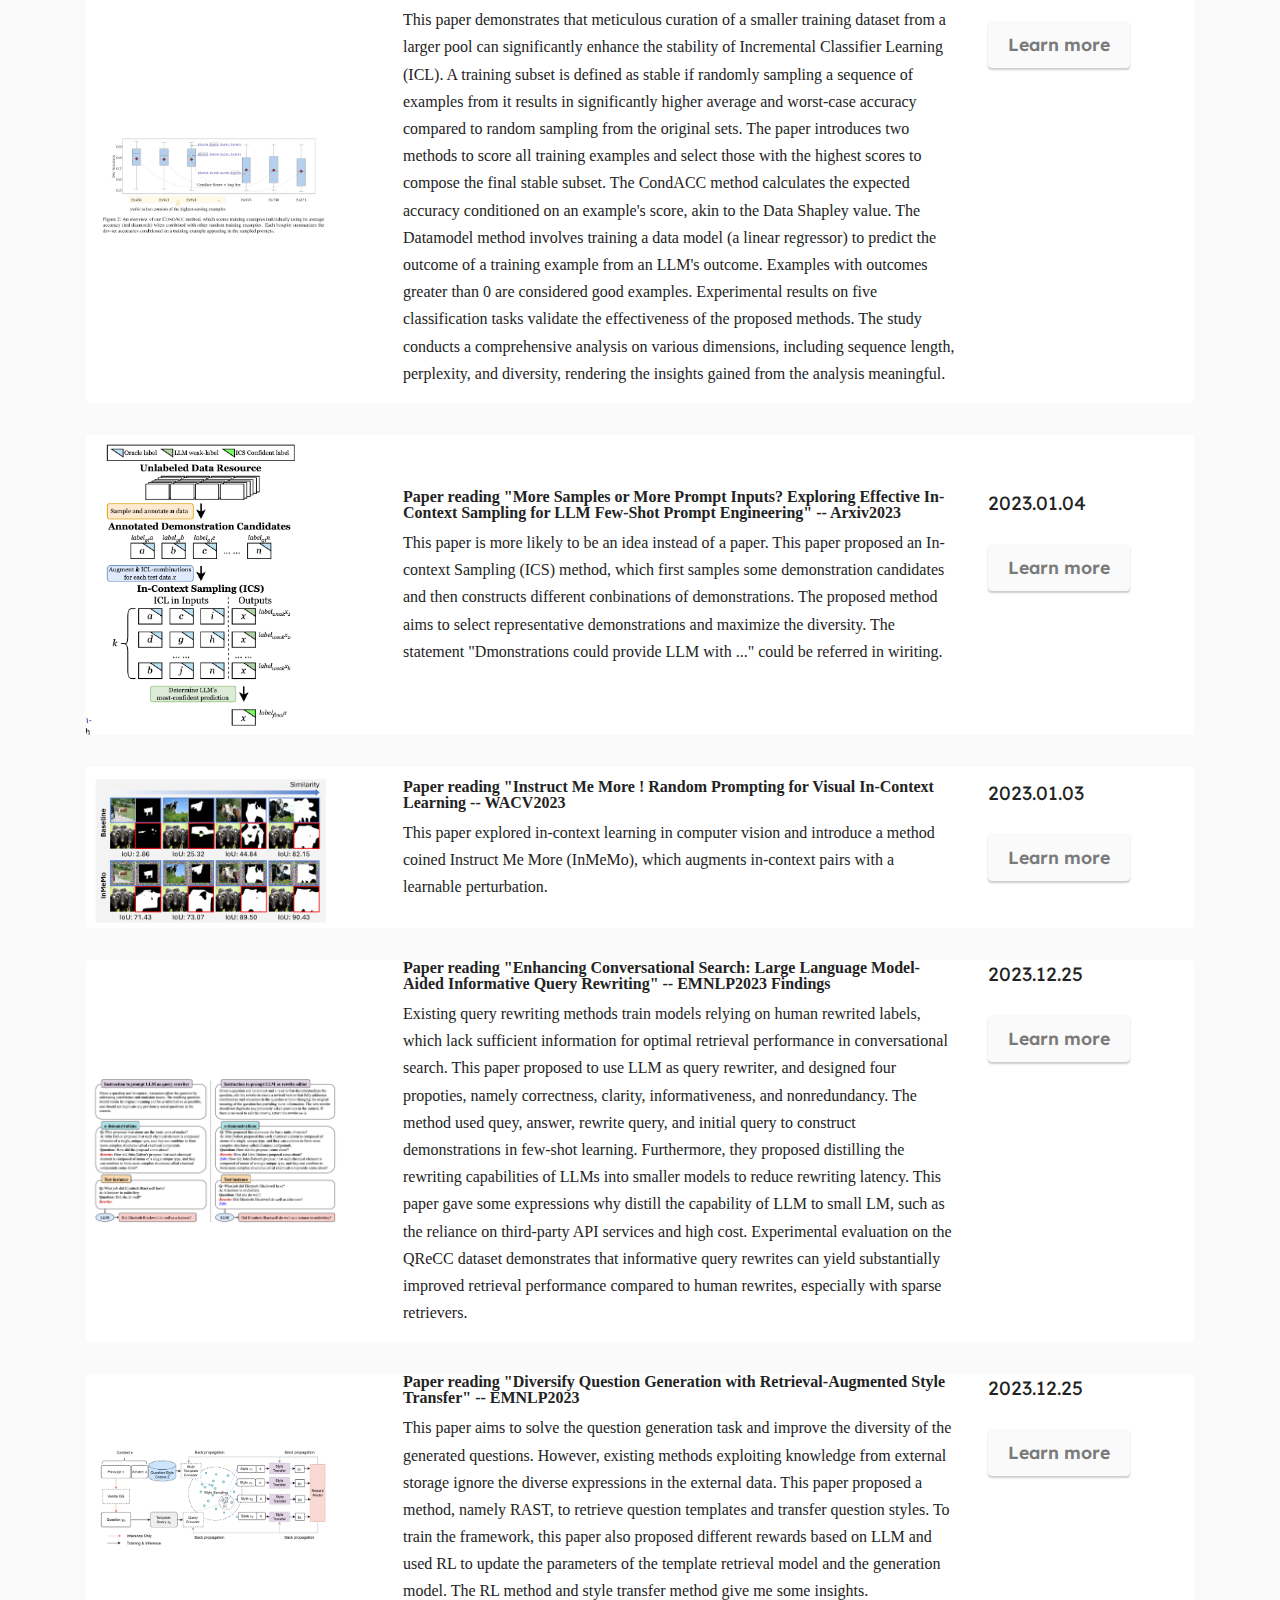
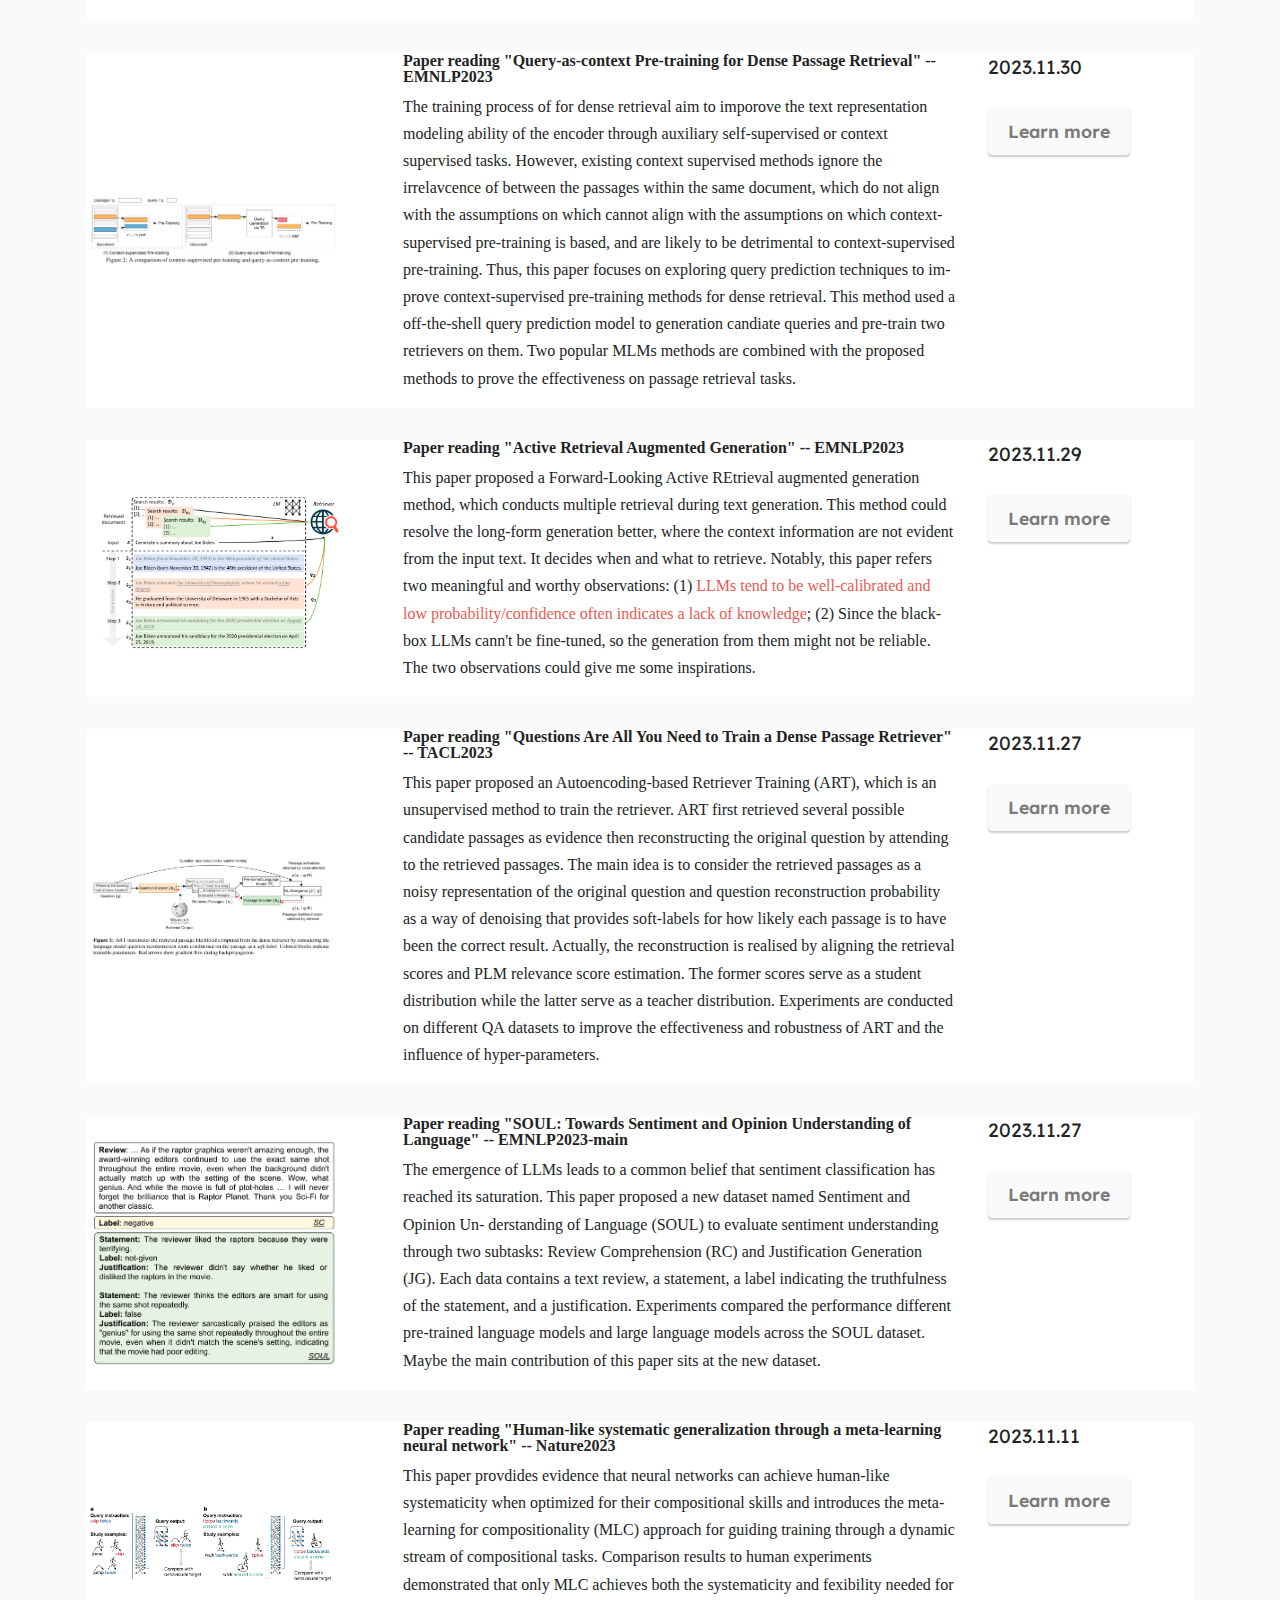
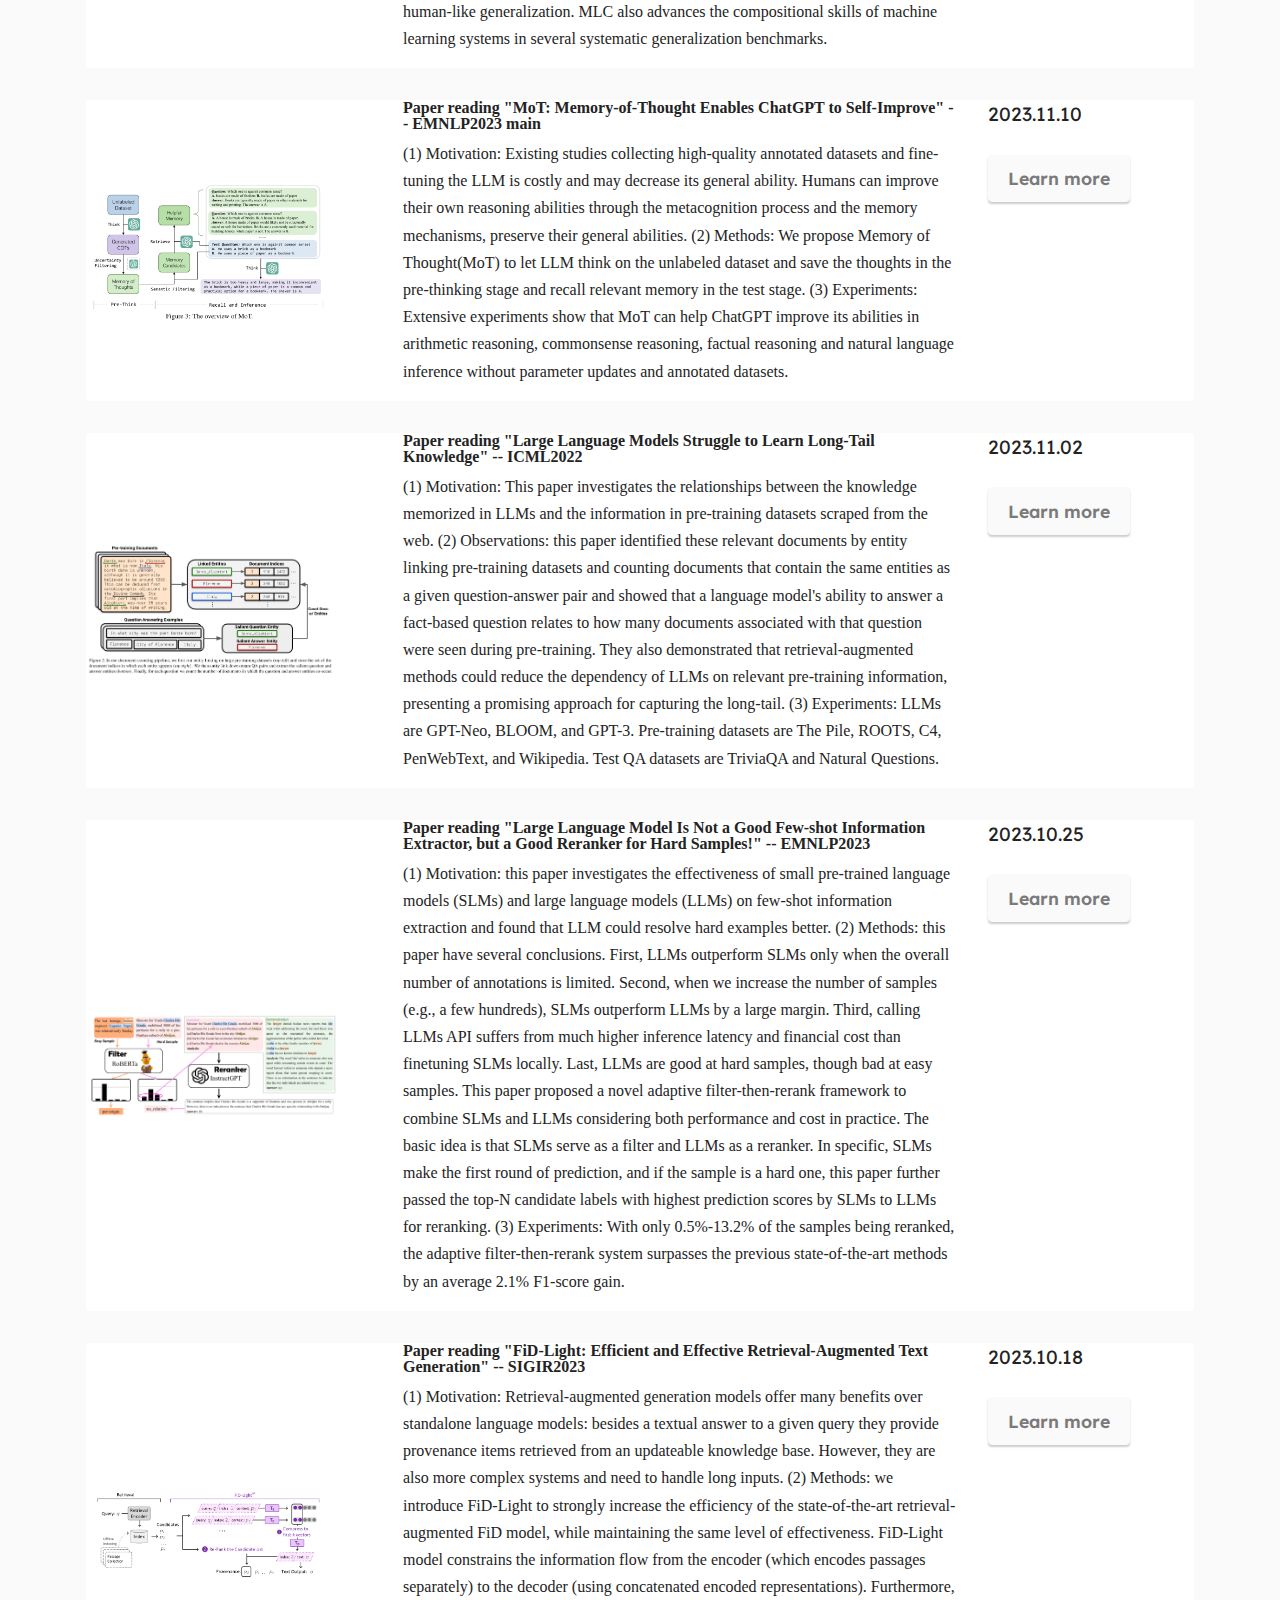
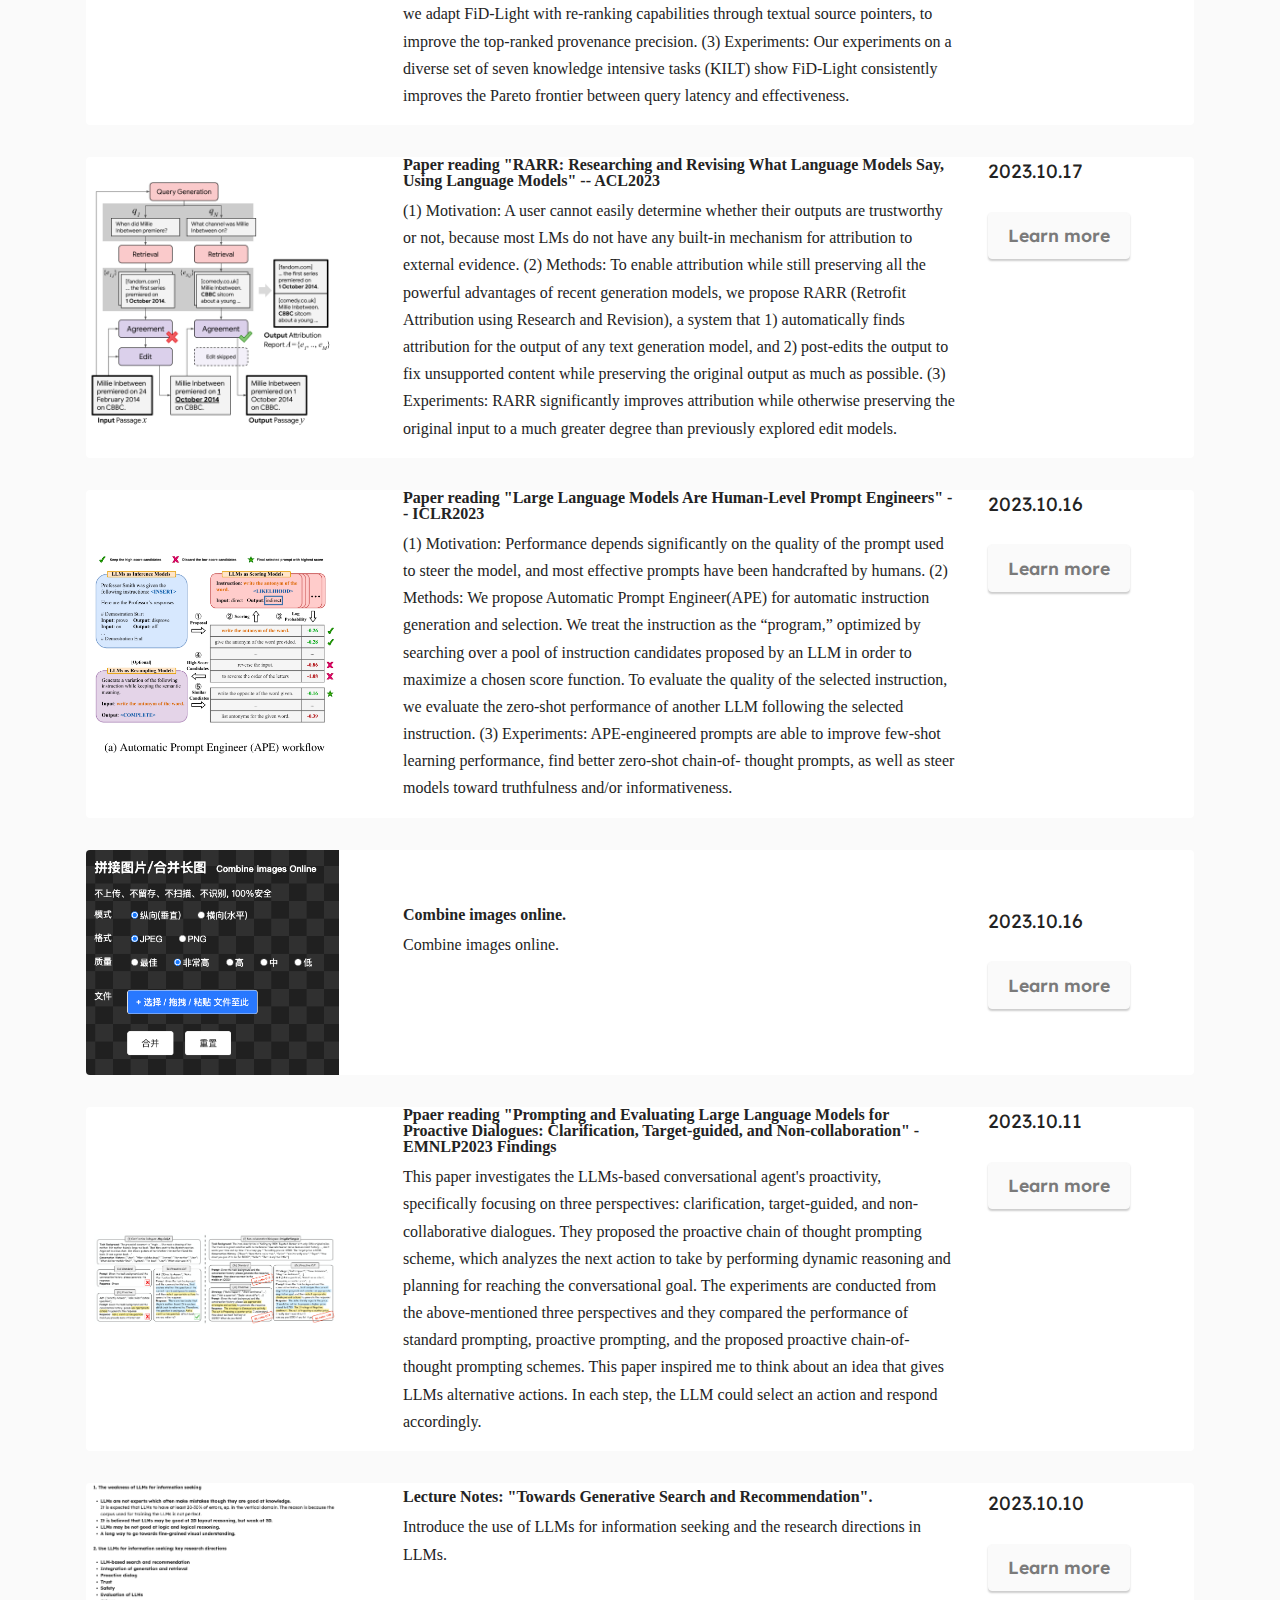
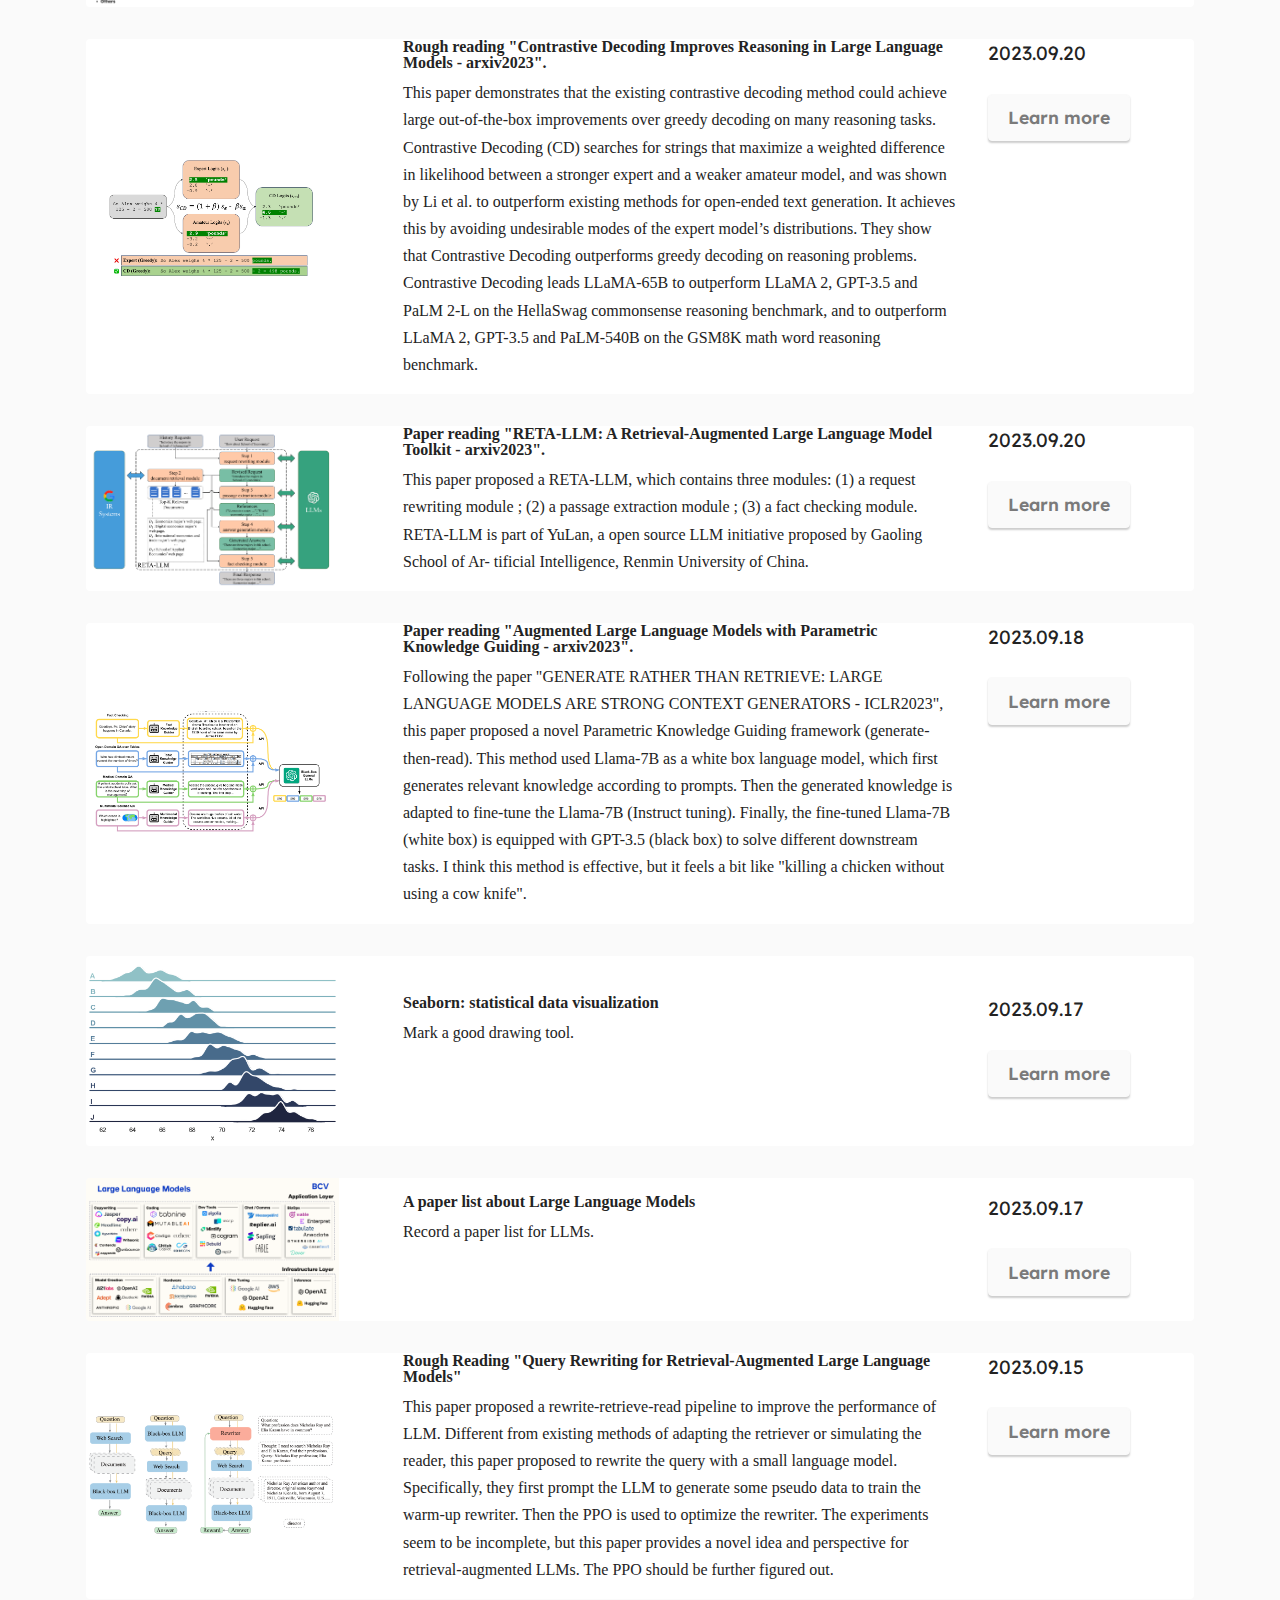
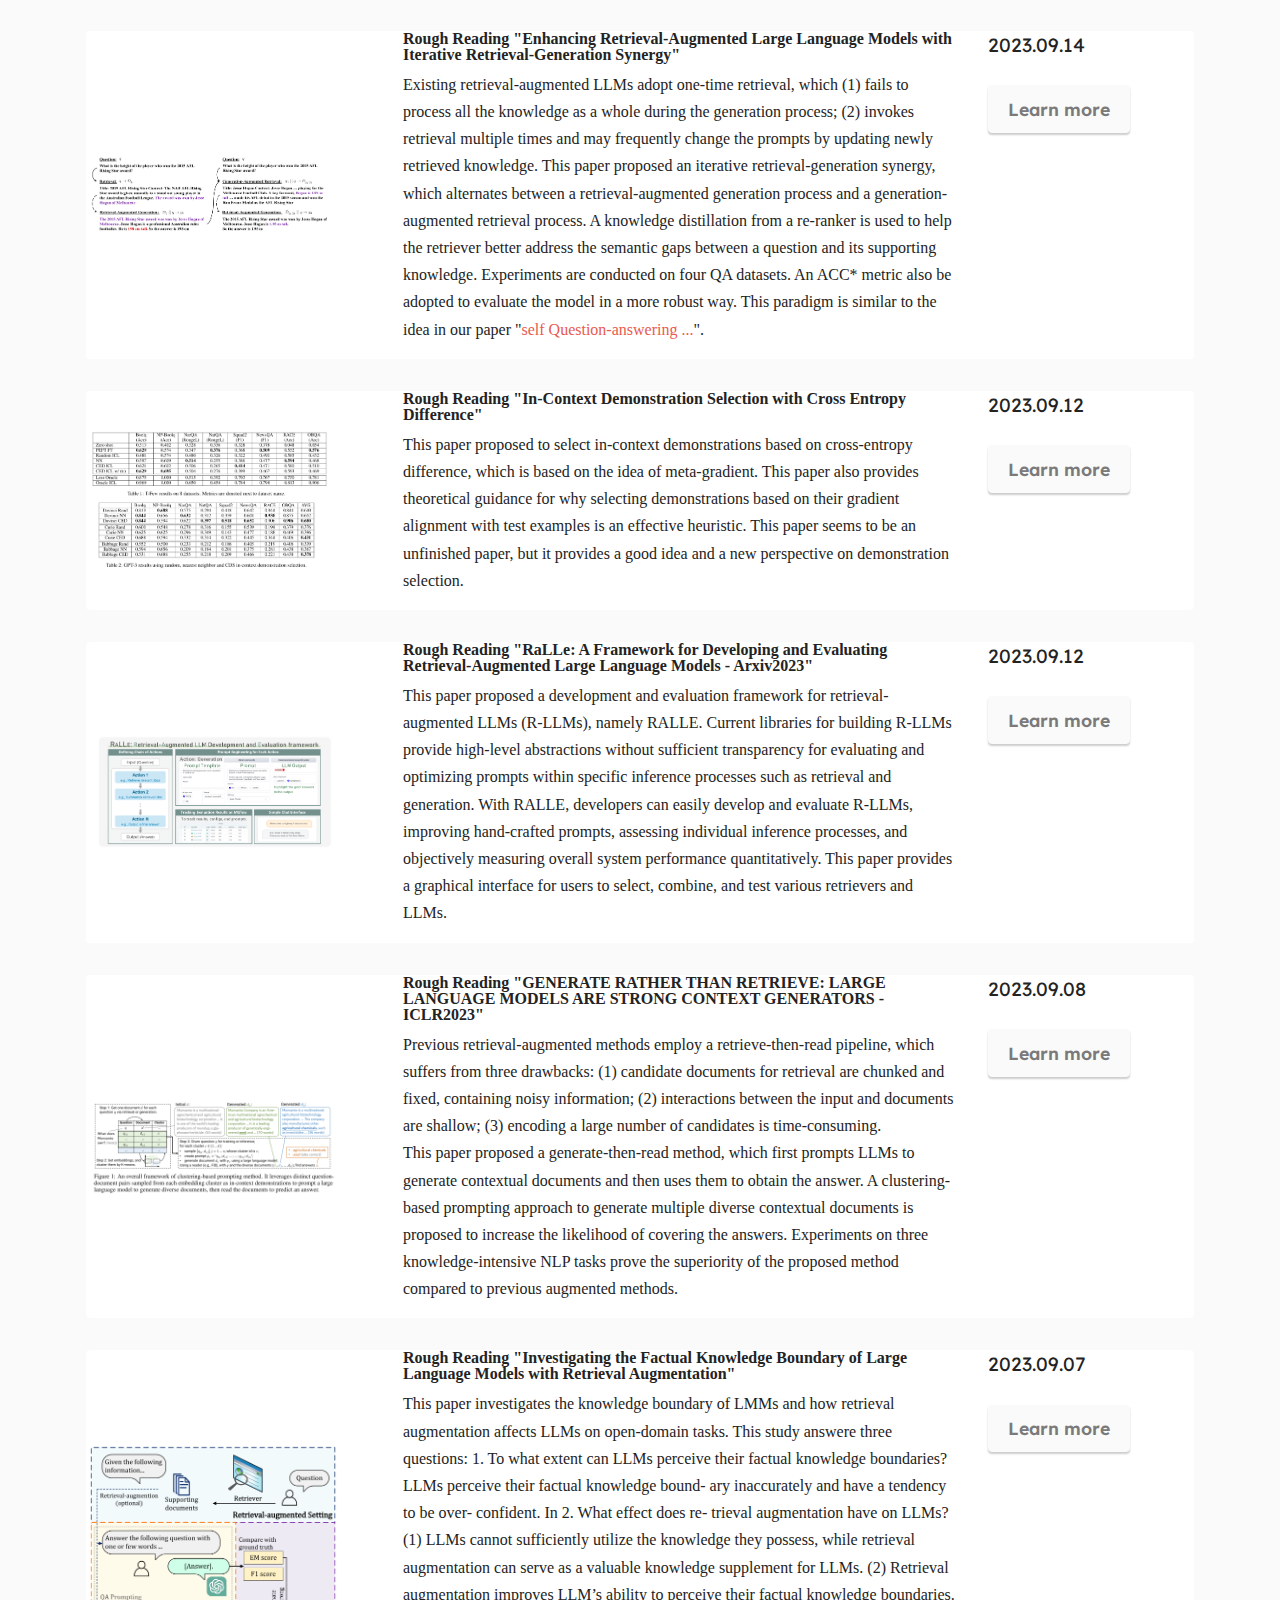
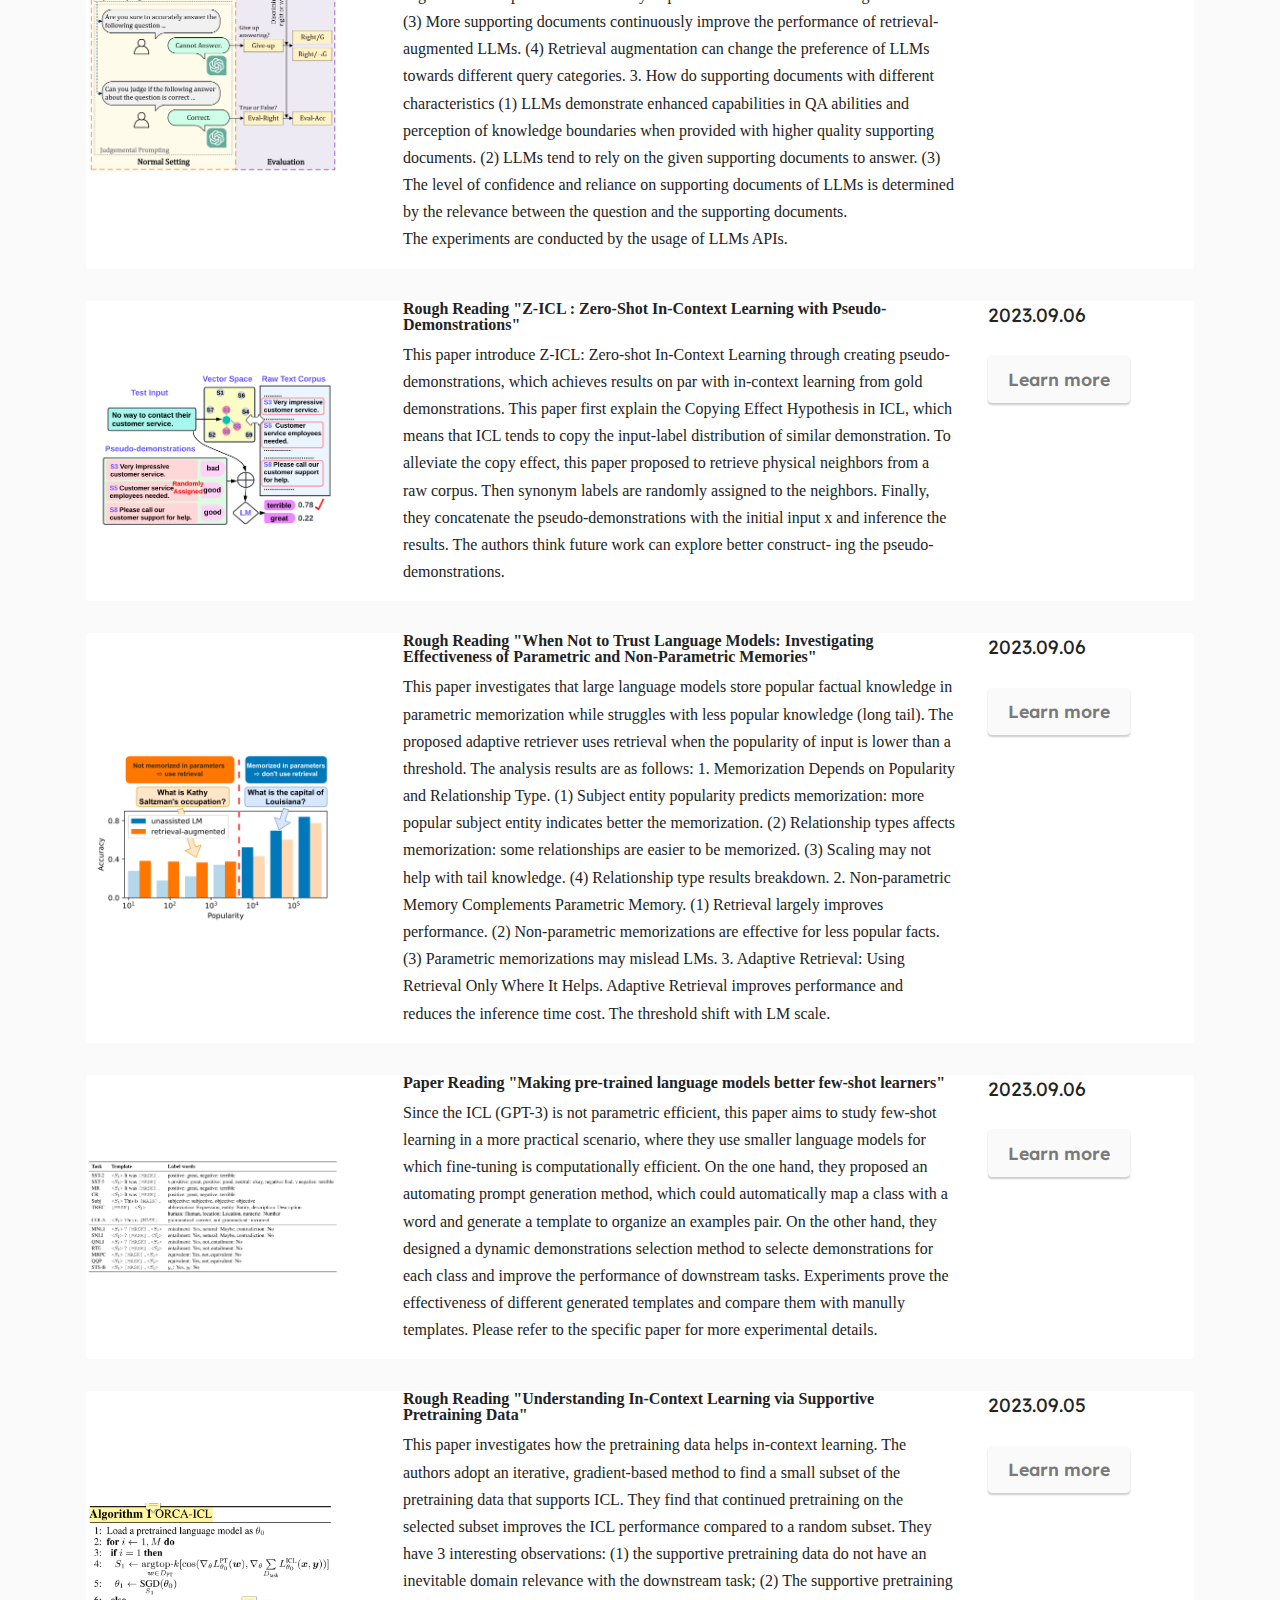
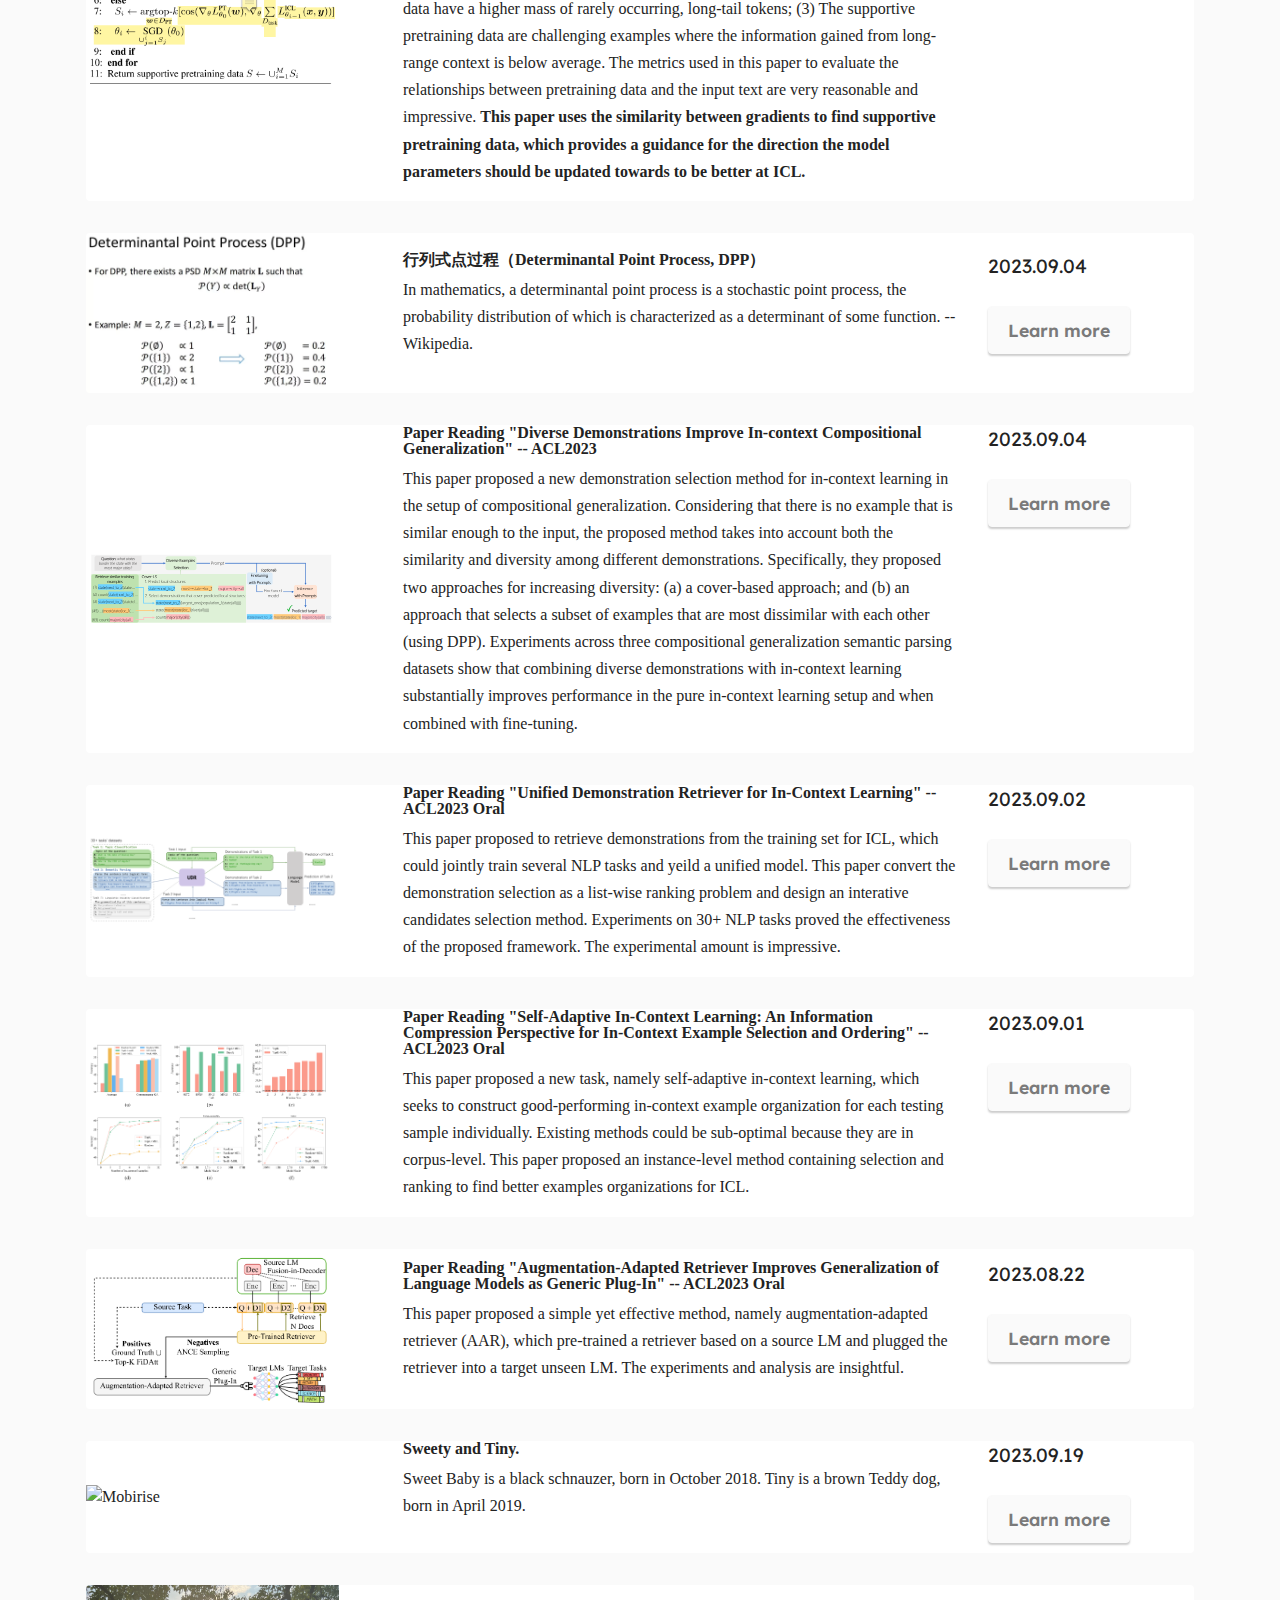
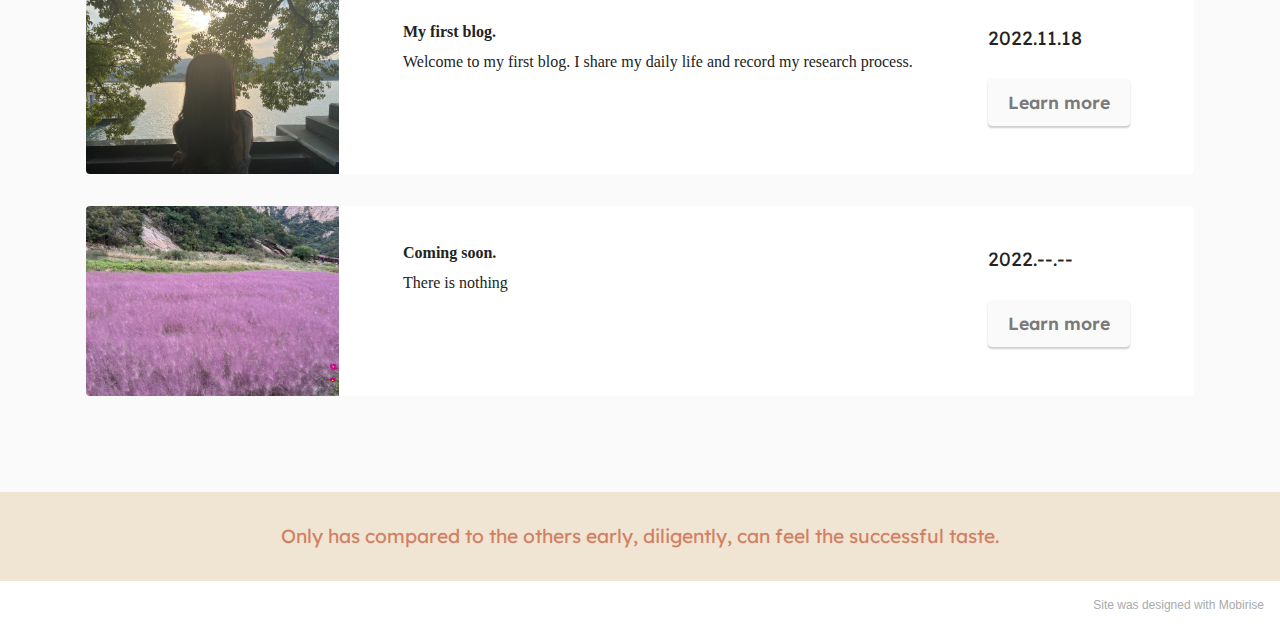
==== commit 1178eeee: "0112" ====
--- a/blog_overview.html
+++ b/blog_overview.html
@@ -76,7 +76,34 @@
 
 <section data-bs-version="5.1" class="features8 cid-tnwZVJJyRQ" xmlns="http://www.w3.org/1999/html" id="features9-1d">
     <div class="container">
-        
+         
+        <div class="card">
+            <div class="card-wrapper">
+                <div class="row align-items-center">
+                    <div class="col-12 col-md-3">
+                        <div class="image-wrapper">
+                            <img src="assets/images/calibration.png" alt="Mobirise">
+                        </div>
+                    </div>
+                    <div class="col-12 col-md">
+                        <div class="card-box">
+                            <div class="row">
+                                <div class="col-md">
+                                    <h6 class="card-title mbr-fonts-style display-9"><strong>Expected Calibration Error (ECE) of LLMs </strong></h6>
+                                    <p class="mbr-text mbr-fonts-style display-10">
+                                        Click "learn more" to read the blog.
+                                    </p>
+                                </div>
+                                <div class="col-md-auto">
+                                    <p class="price mbr-fonts-style display-7">2023.01.12</p>
+                                    <div class="mbr-section-btn"><a href="ECE.html" class="btn btn-white display-4">Learn more</a></div>
+                                </div>
+                            </div>
+                        </div>
+                    </div>
+                </div>
+            </div>
+        </div>
         <div class="card">
             <div class="card-wrapper">
                 <div class="row align-items-center">
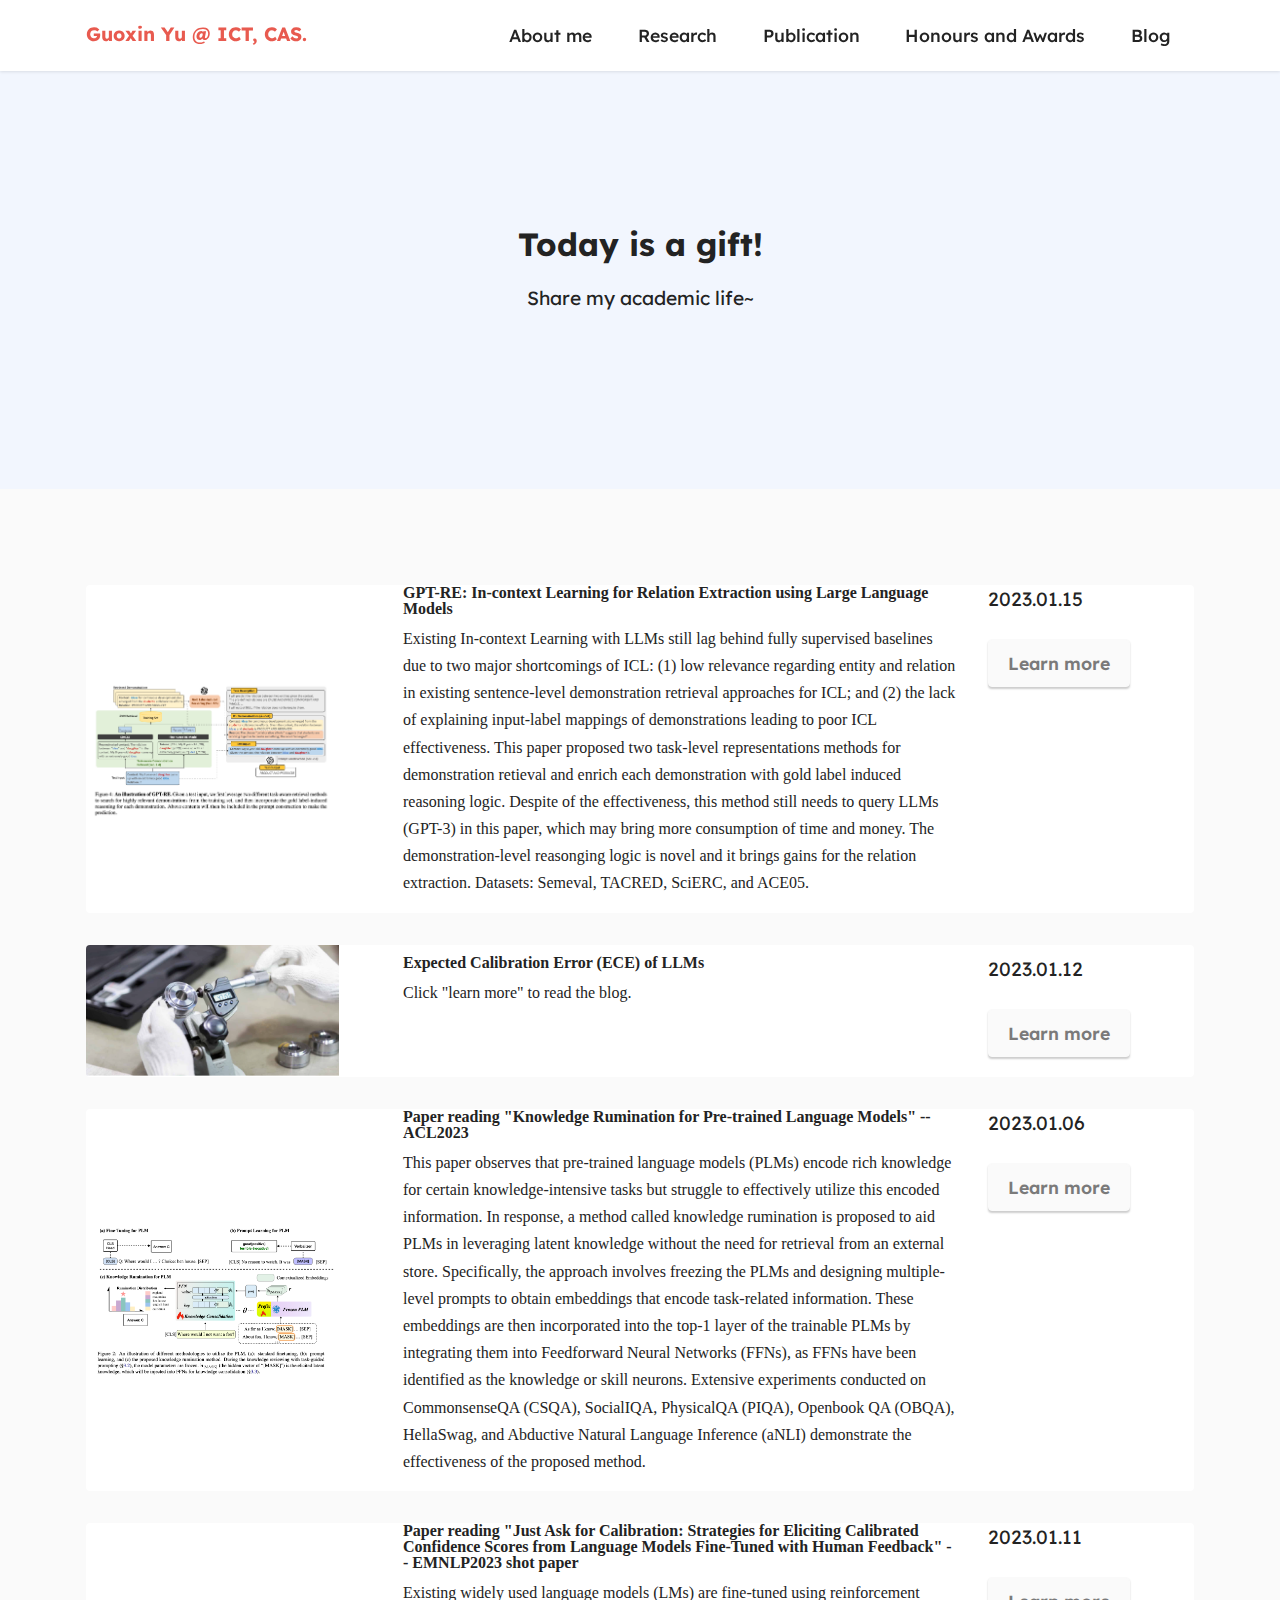
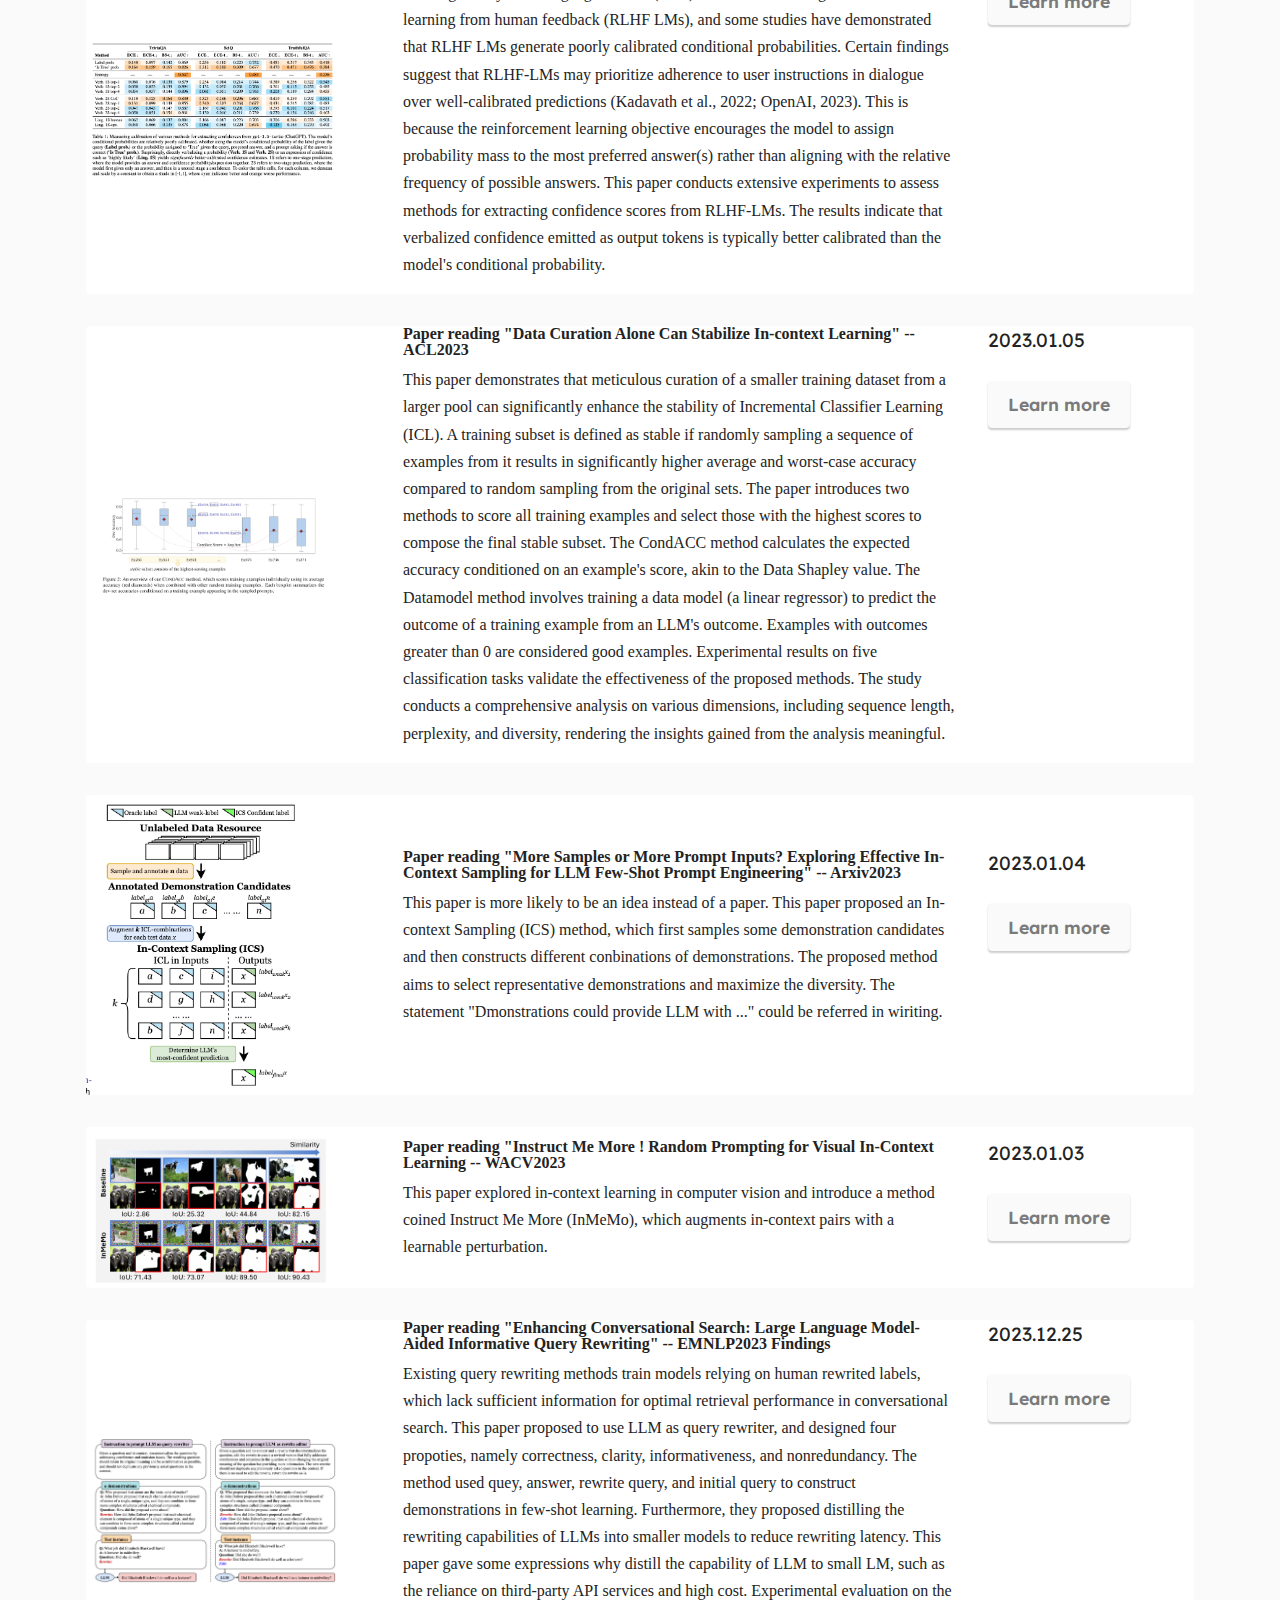
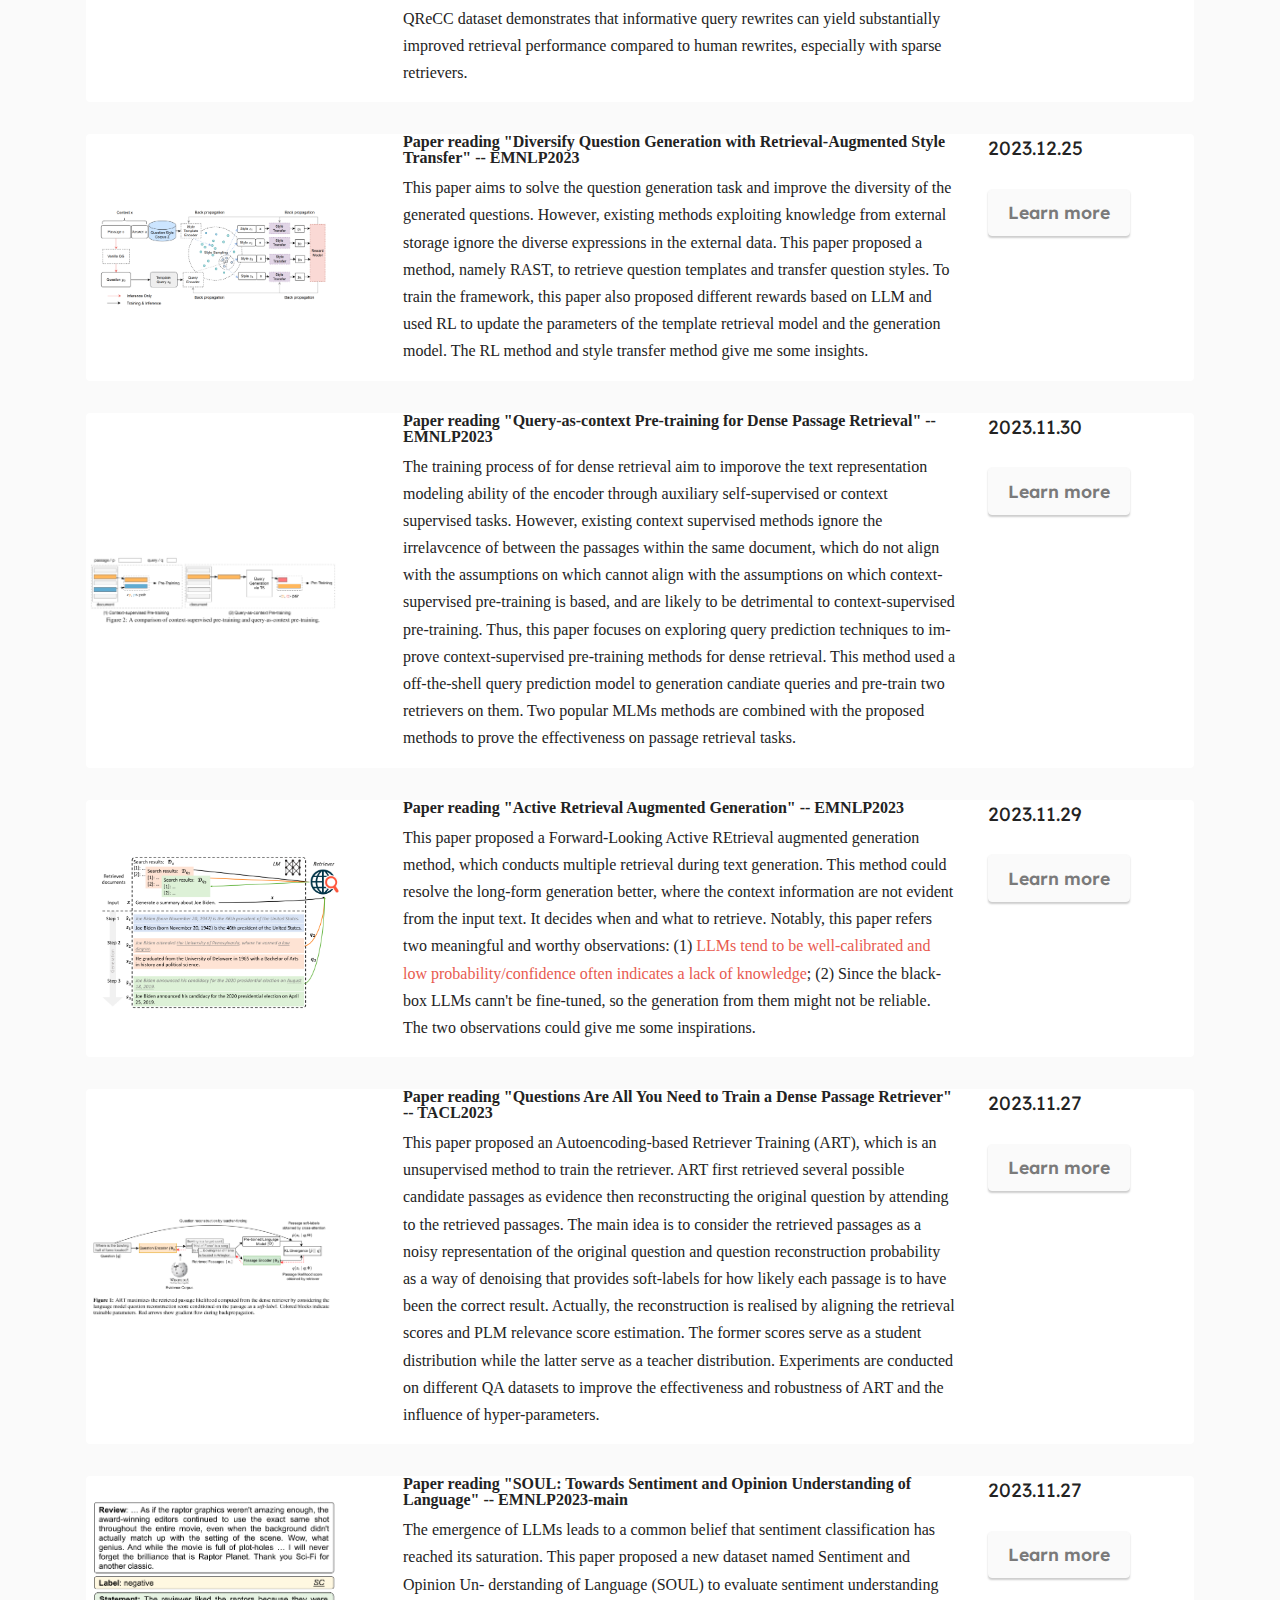
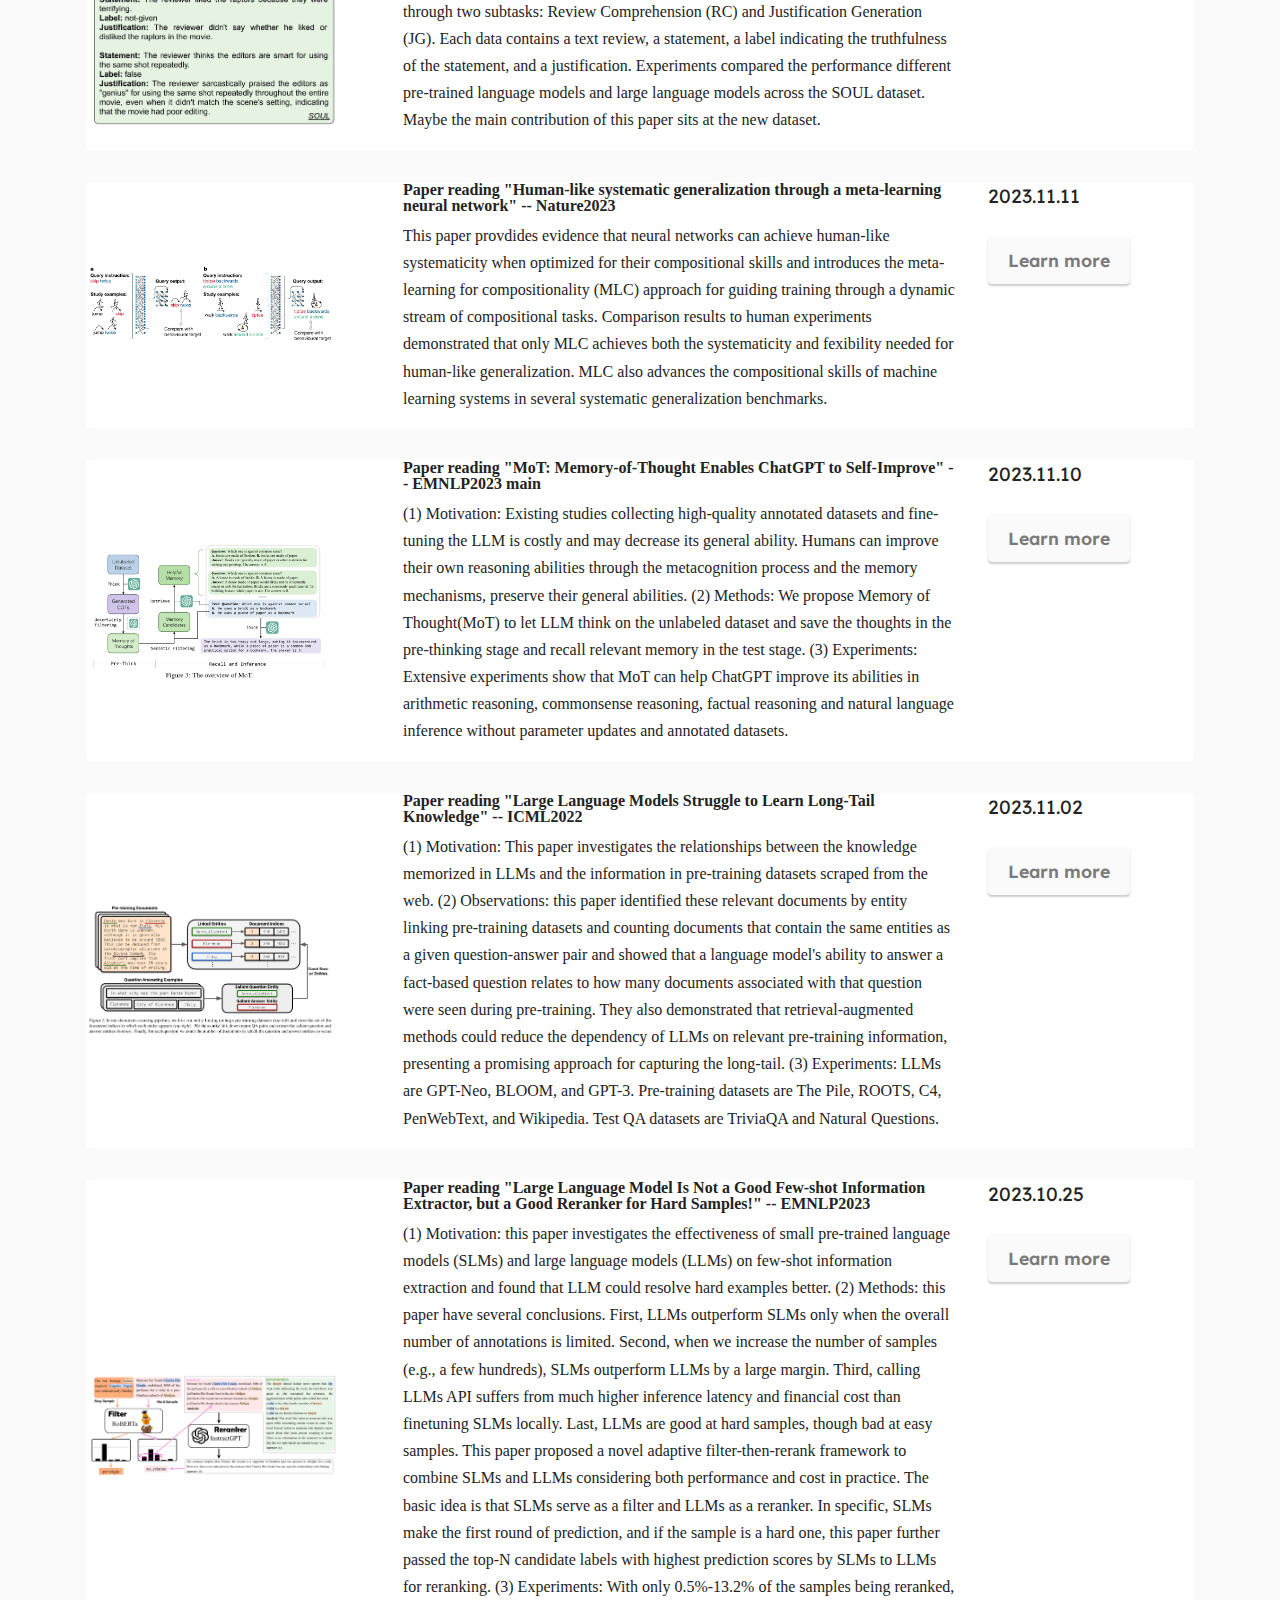
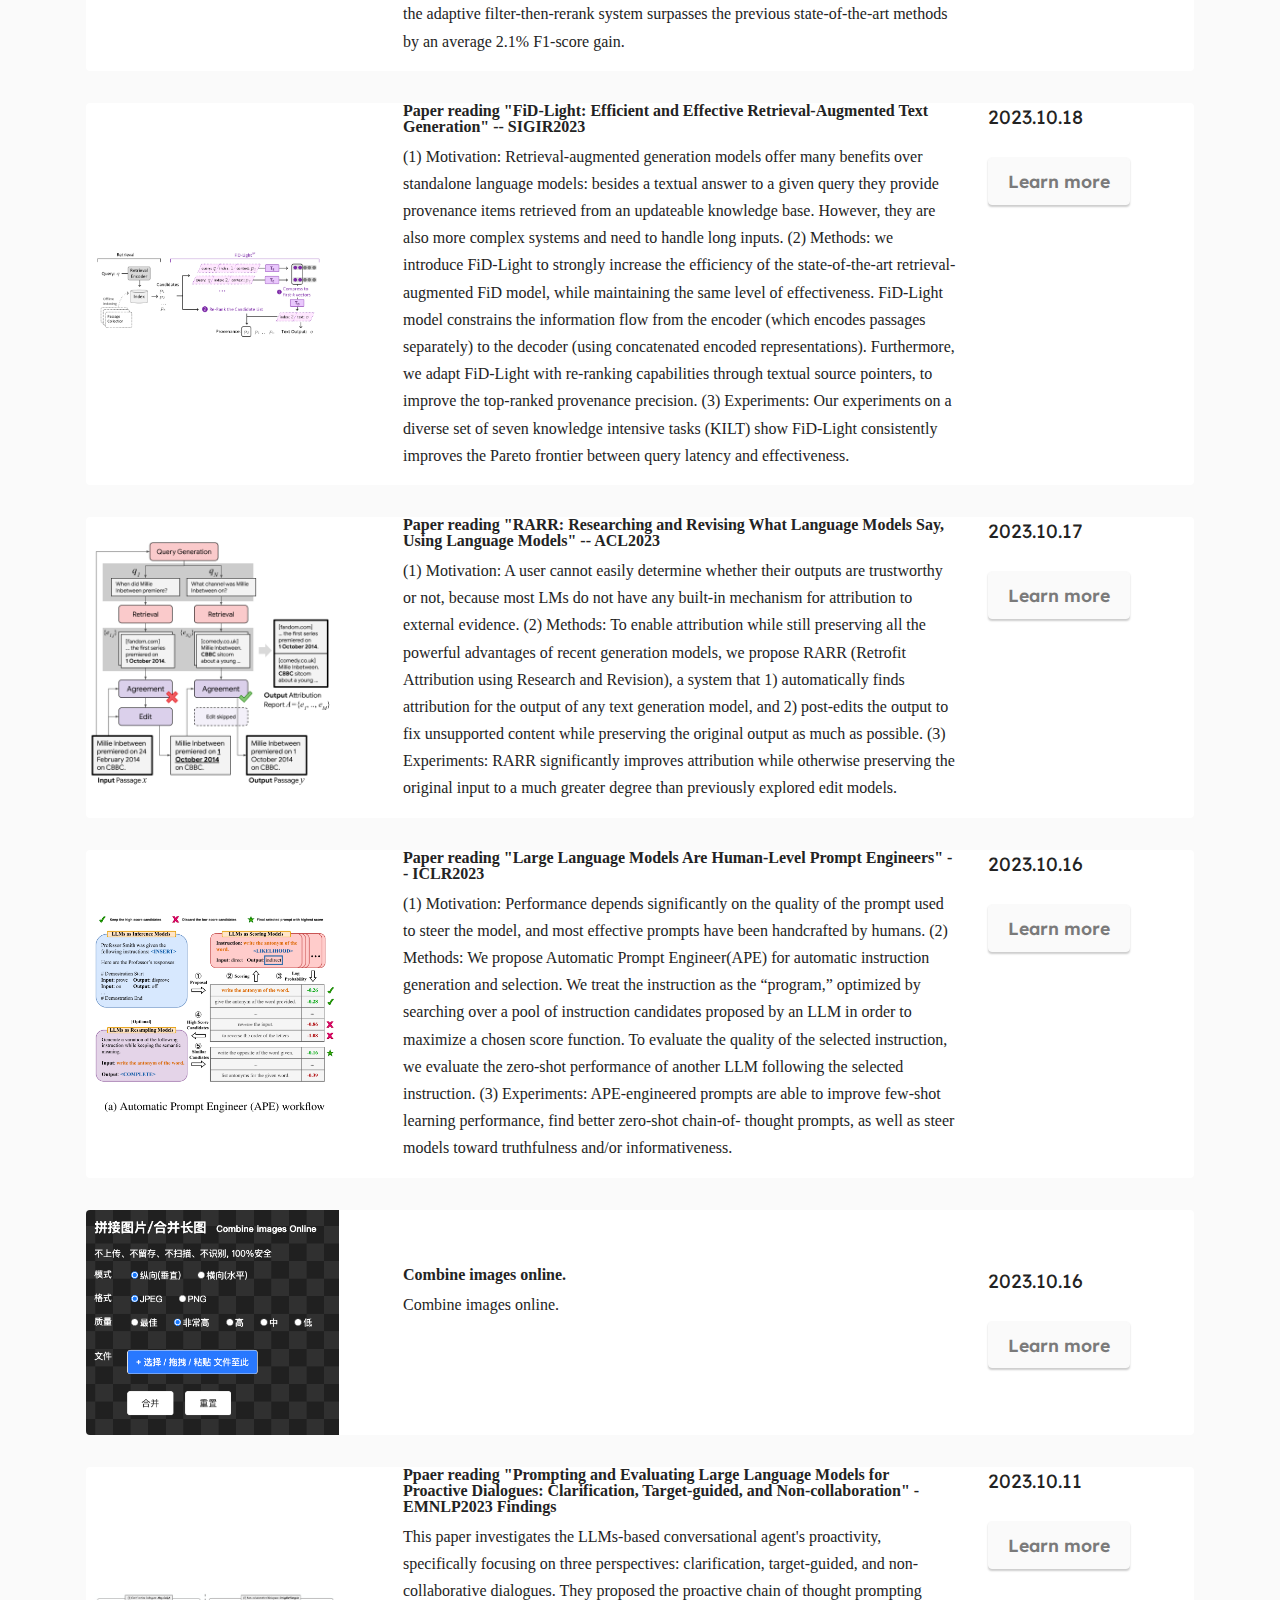
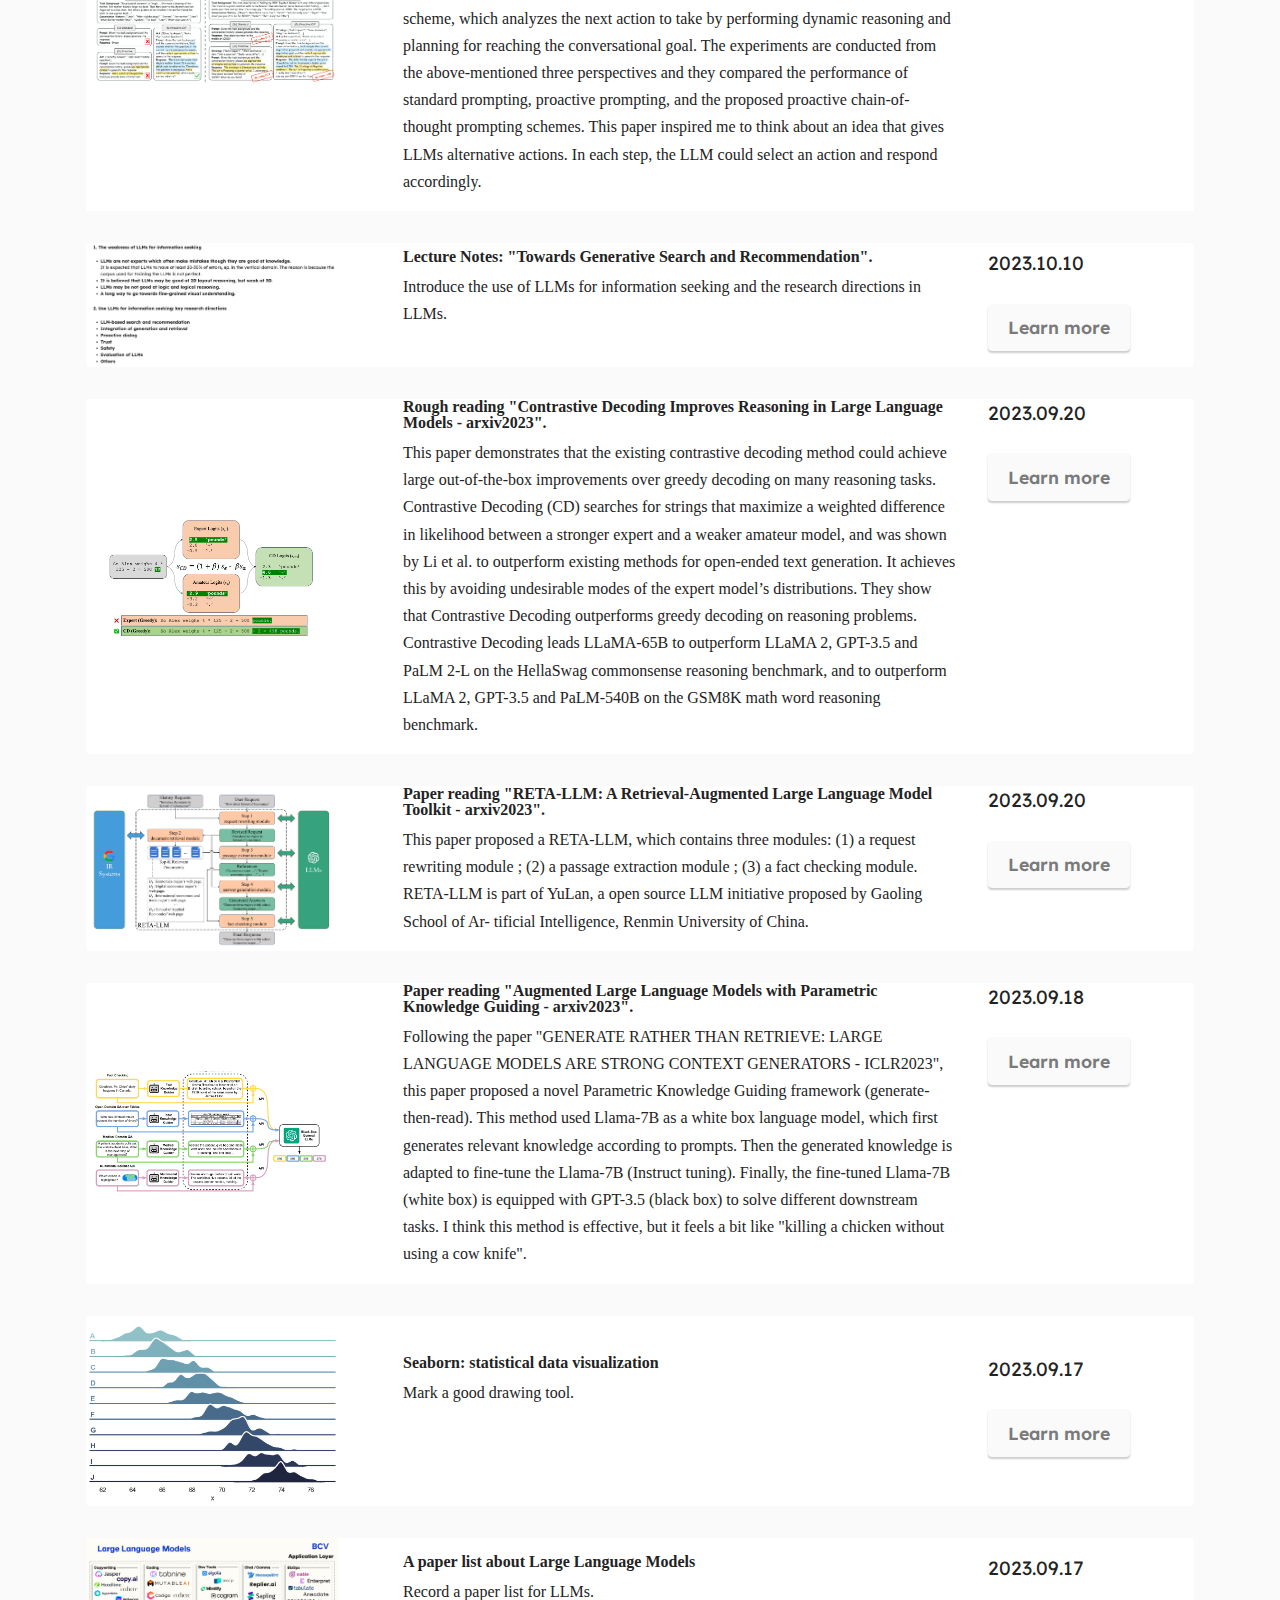
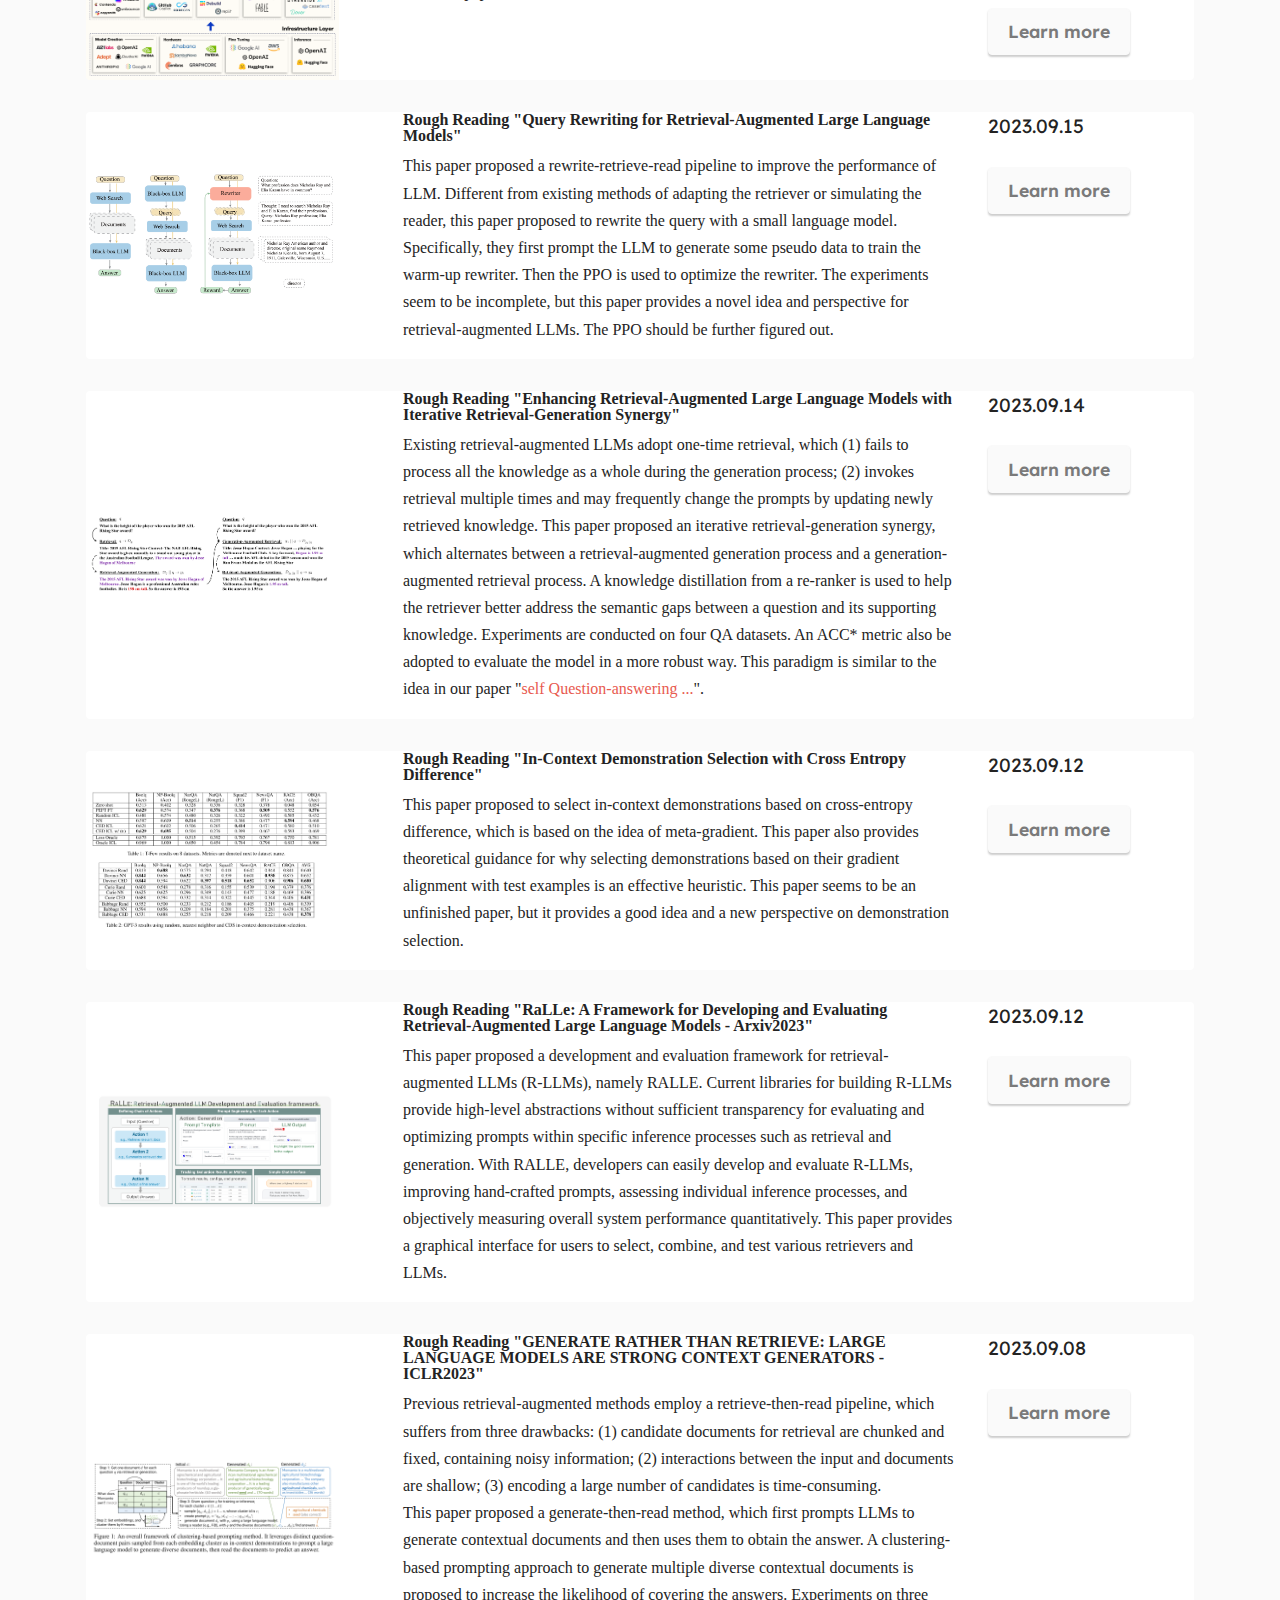
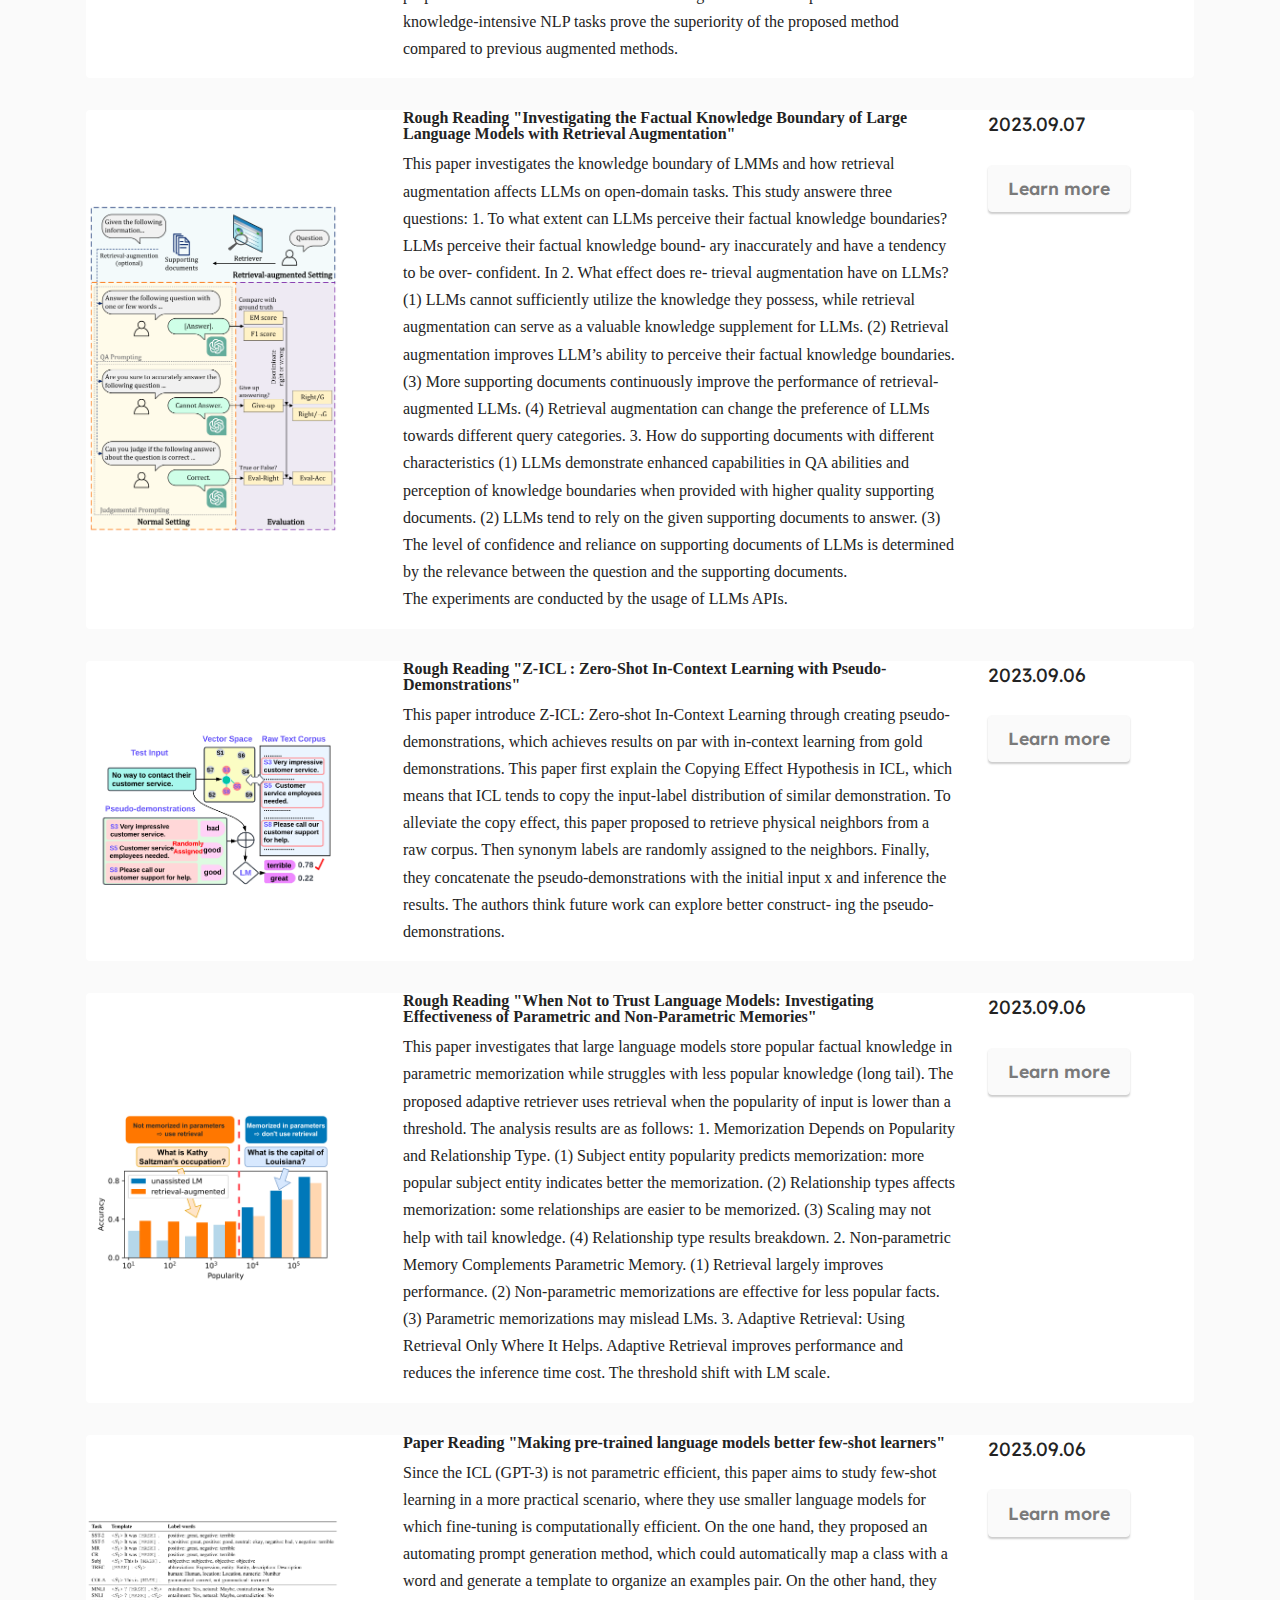
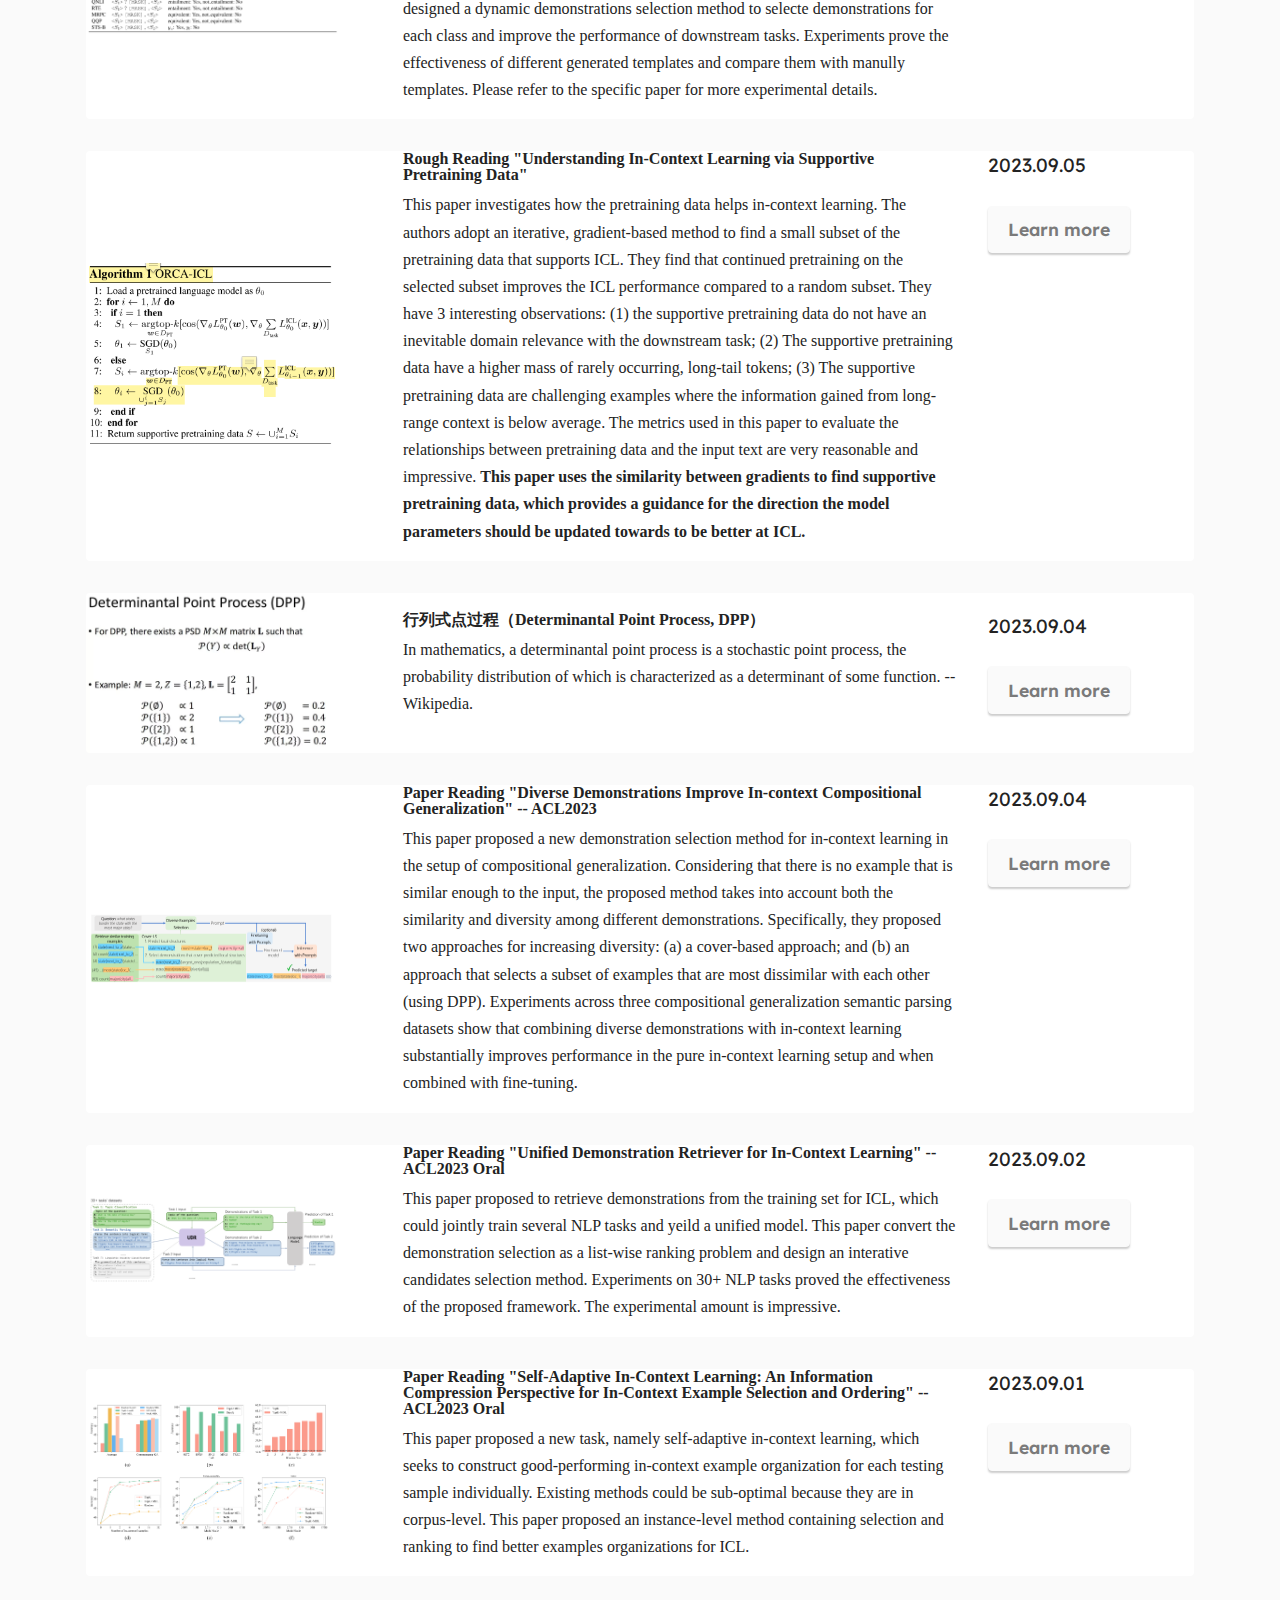
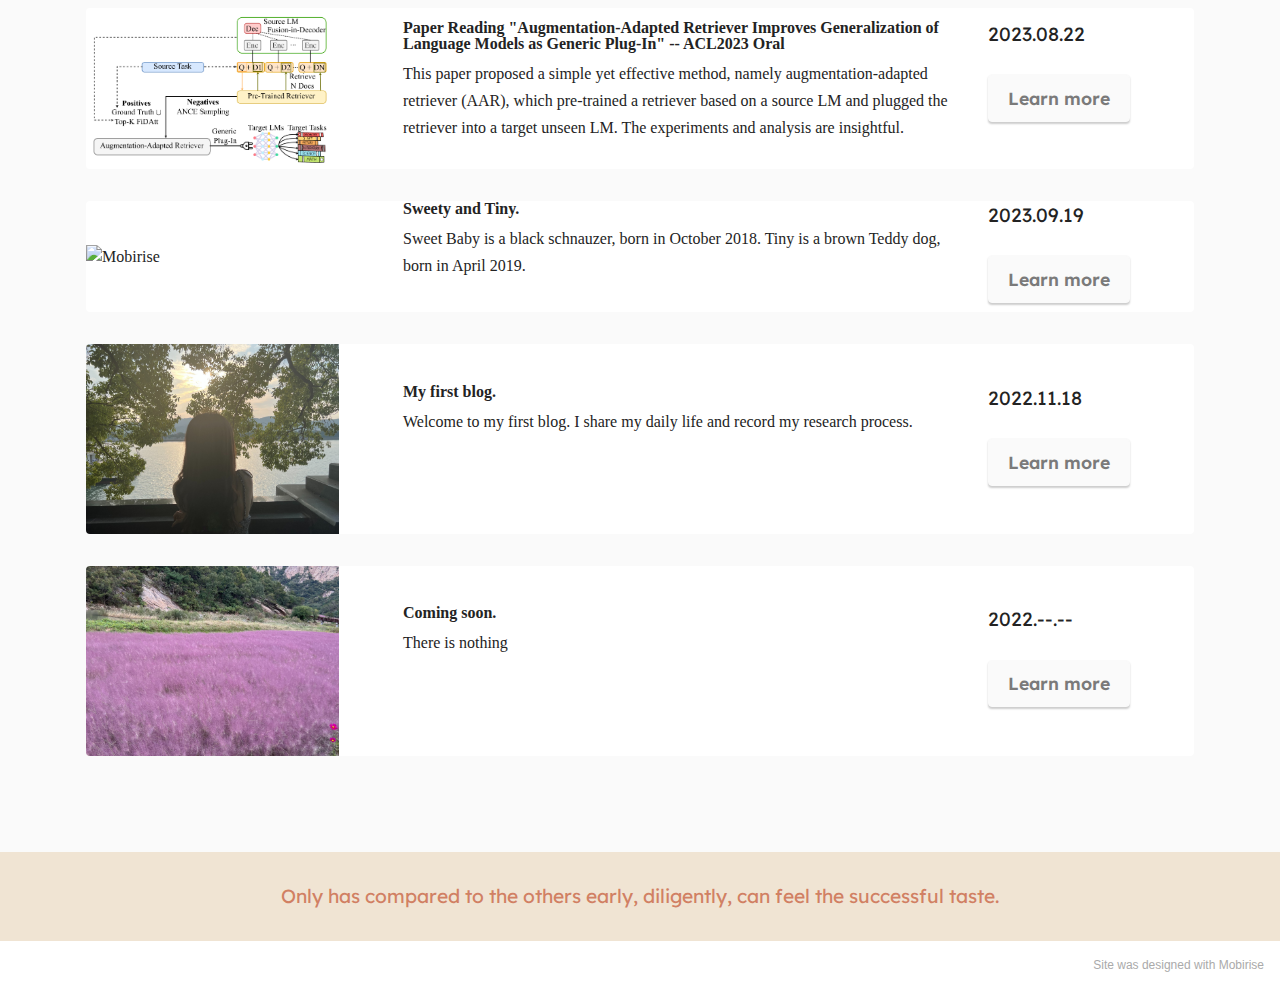
==== commit 4b85fc19: "0115" ====
--- a/blog_overview.html
+++ b/blog_overview.html
@@ -76,6 +76,37 @@
 
 <section data-bs-version="5.1" class="features8 cid-tnwZVJJyRQ" xmlns="http://www.w3.org/1999/html" id="features9-1d">
     <div class="container">
+        <div class="card">
+            <div class="card-wrapper">
+                <div class="row align-items-center">
+                    <div class="col-12 col-md-3">
+                        <div class="image-wrapper">
+                            <img src="assets/images/model0115.png" alt="Mobirise">
+                        </div>
+                    </div>
+                    <div class="col-12 col-md">
+                        <div class="card-box">
+                            <div class="row">
+                                <div class="col-md">
+                                    <h6 class="card-title mbr-fonts-style display-9"><strong>GPT-RE: In-context Learning for Relation Extraction using Large Language Models </strong></h6>
+                                    <p class="mbr-text mbr-fonts-style display-10">
+                                        Existing In-context Learning with LLMs still lag behind fully supervised baselines due to two major shortcomings of ICL: (1) low relevance regarding entity and relation in existing sentence-level demonstration retrieval approaches for ICL; and (2) the lack of explaining input-label mappings of demonstrations leading to poor ICL effectiveness.
+                                        This paper proposed two task-level representations methods for demonstration retieval and enrich each demonstration with gold label induced reasoning logic. 
+                                        Despite of the effectiveness, this method still needs to query LLMs (GPT-3) in this paper, which may bring more consumption of time and money. 
+                                        The demonstration-level reasonging logic is novel and it brings gains for the relation extraction.
+                                        Datasets: Semeval, TACRED, SciERC, and ACE05.
+                                    </p>
+                                </div>
+                                <div class="col-md-auto">
+                                    <p class="price mbr-fonts-style display-7">2023.01.15</p>
+                                    <div class="mbr-section-btn"><a href="https://aclanthology.org/2023.emnlp-main.214.pdf" class="btn btn-white display-4">Learn more</a></div>
+                                </div>
+                            </div>
+                        </div>
+                    </div>
+                </div>
+            </div>
+        </div>
          
         <div class="card">
             <div class="card-wrapper">
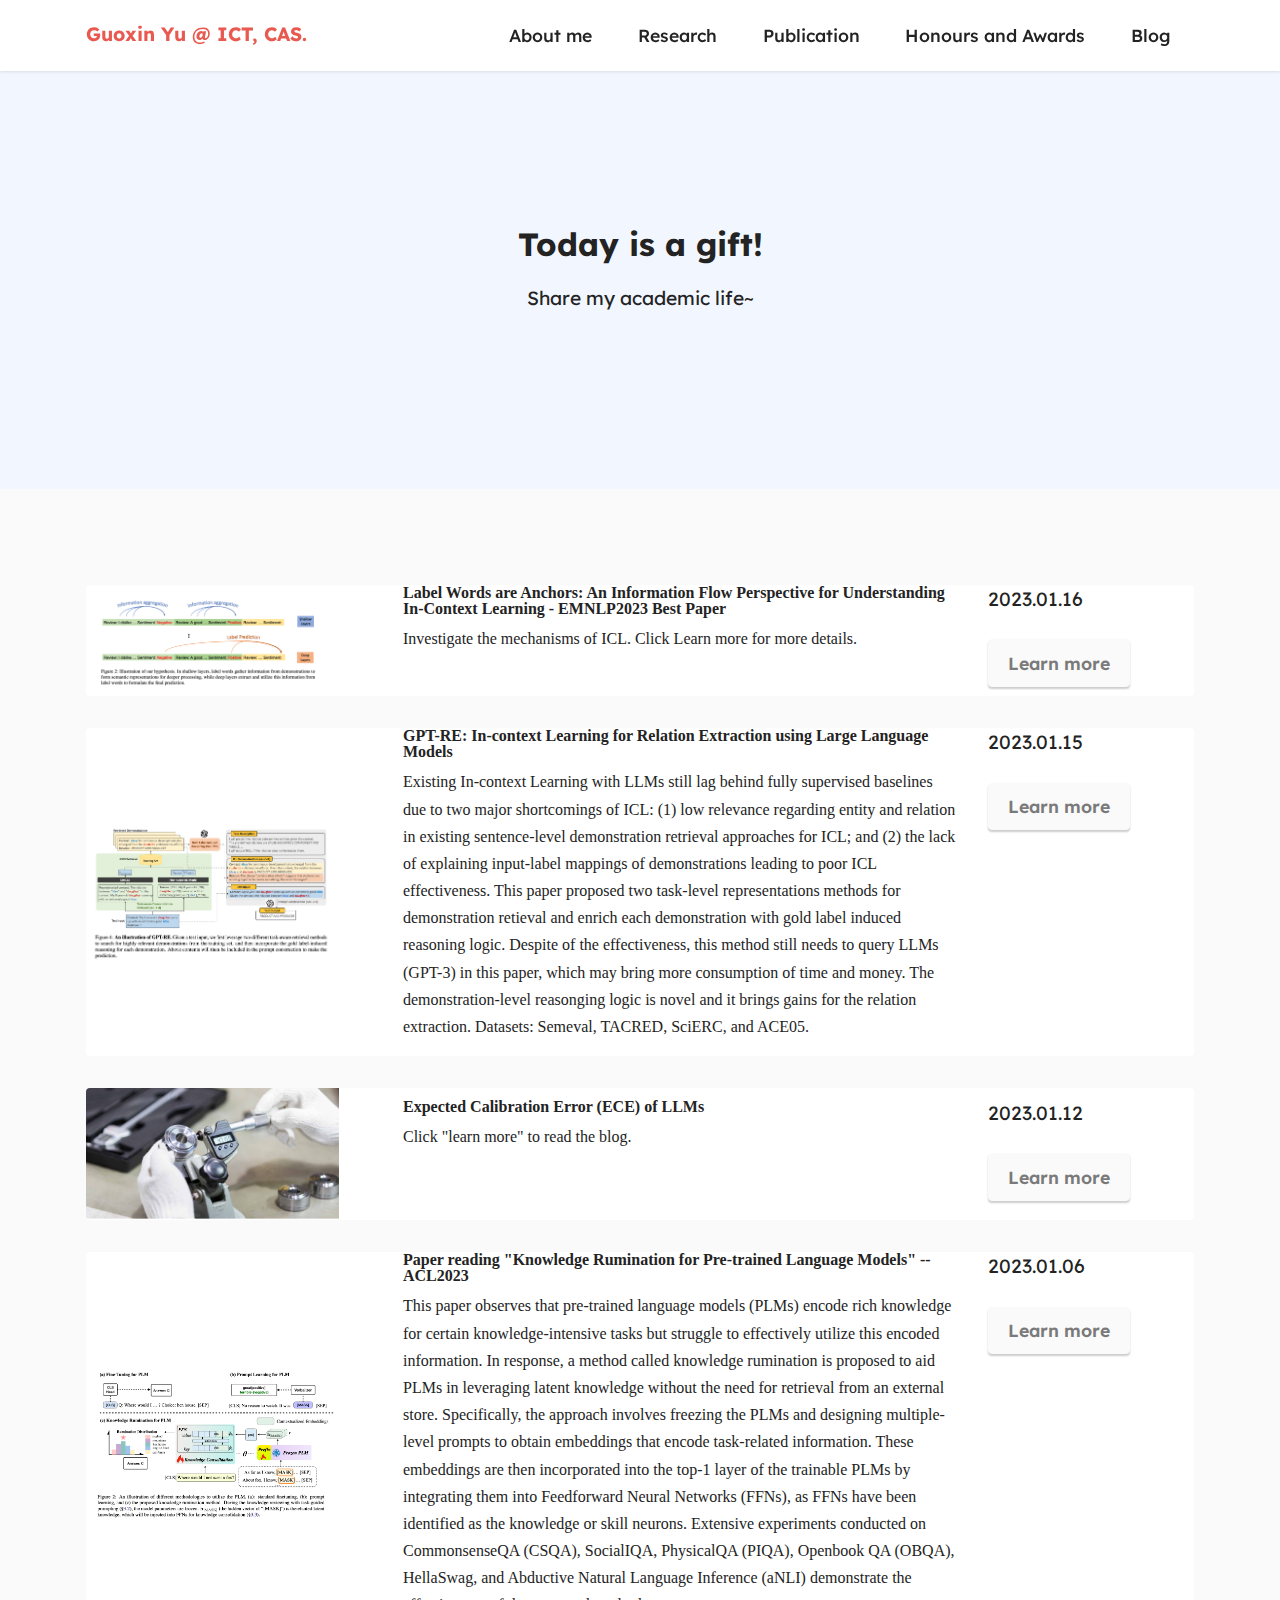
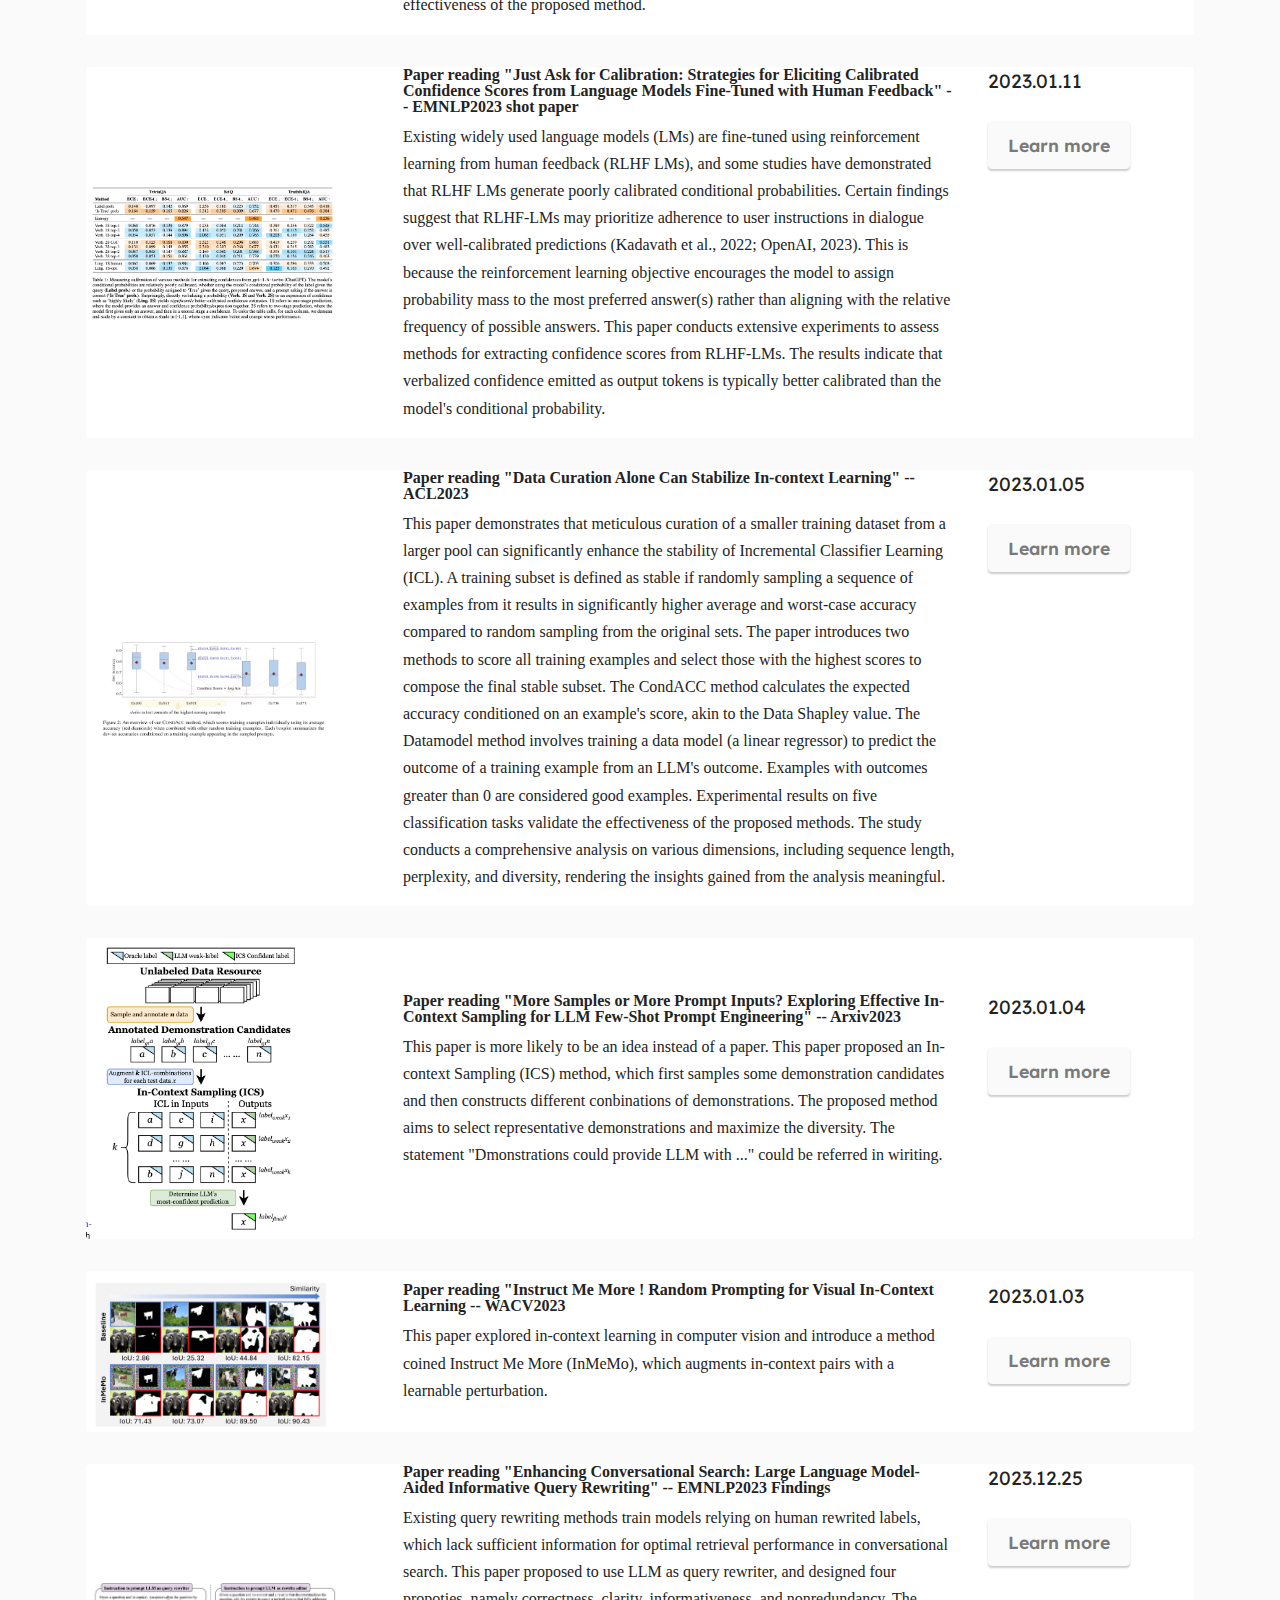
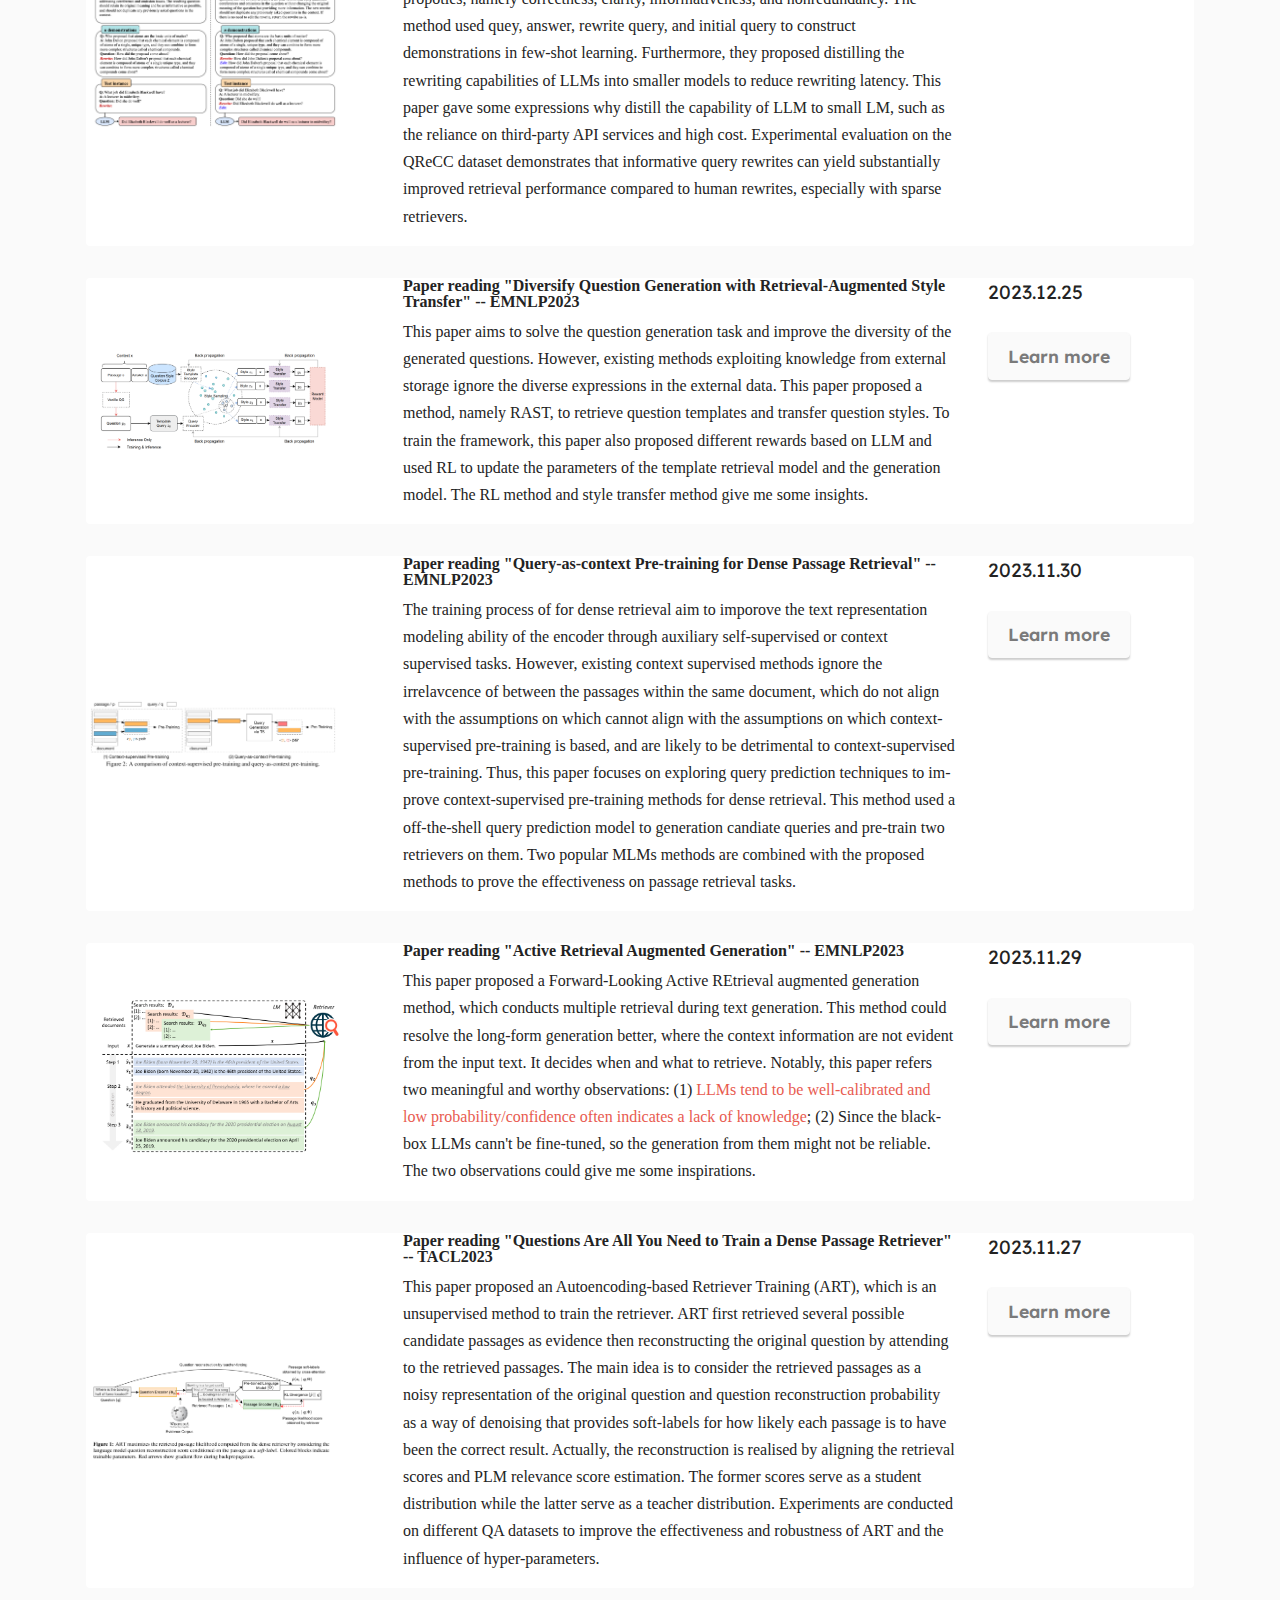
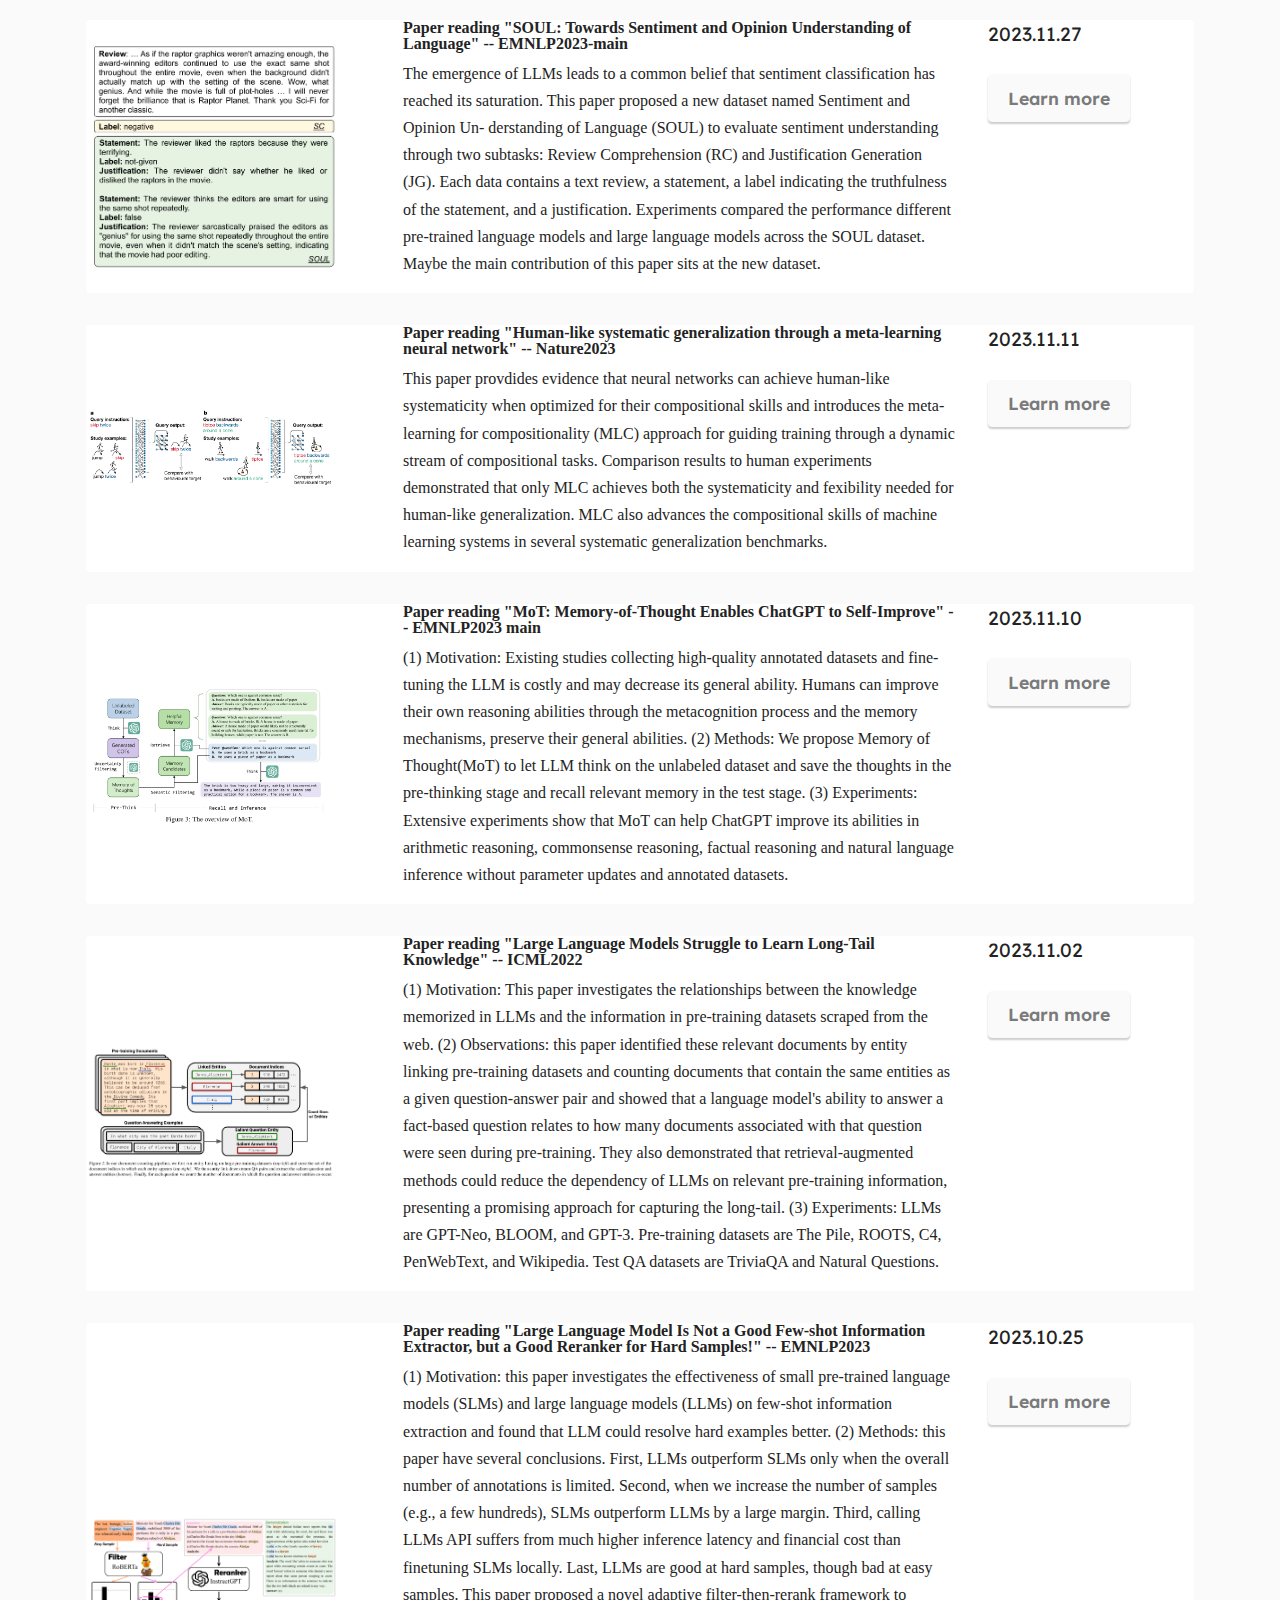
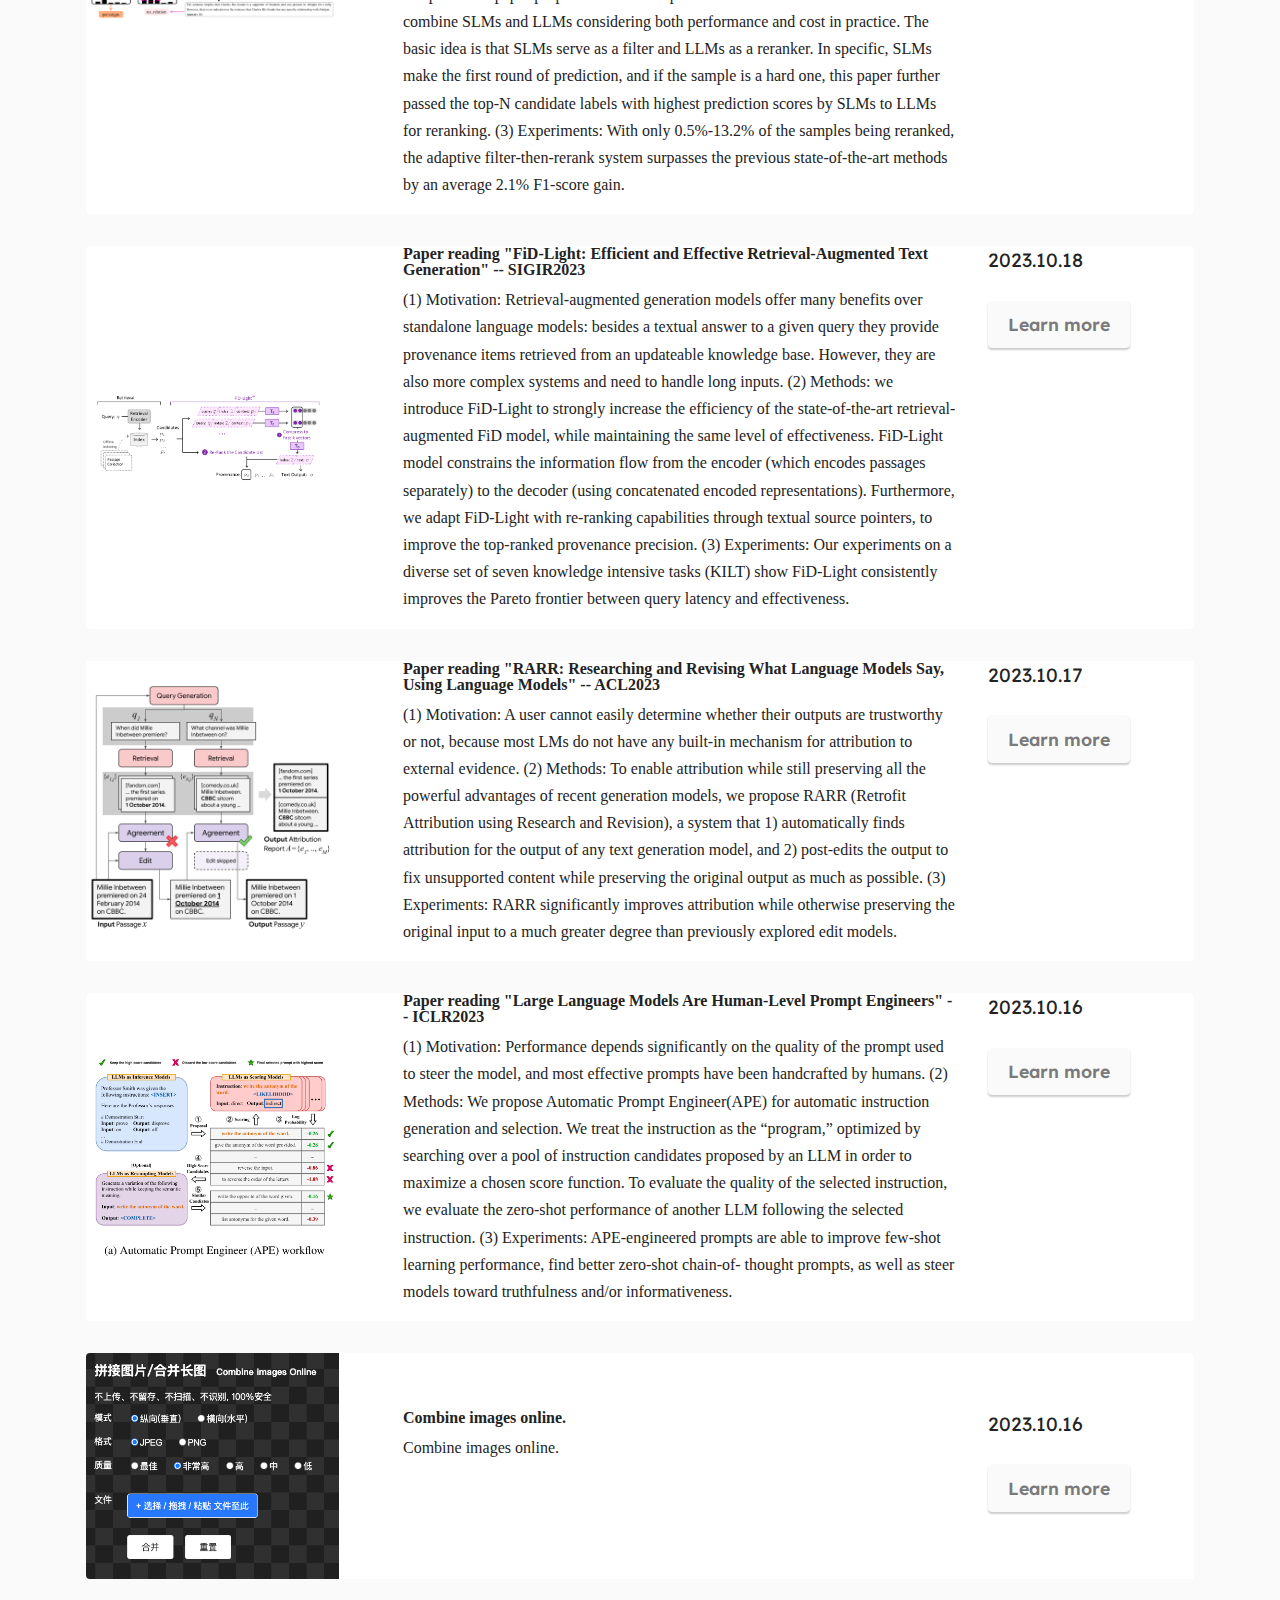
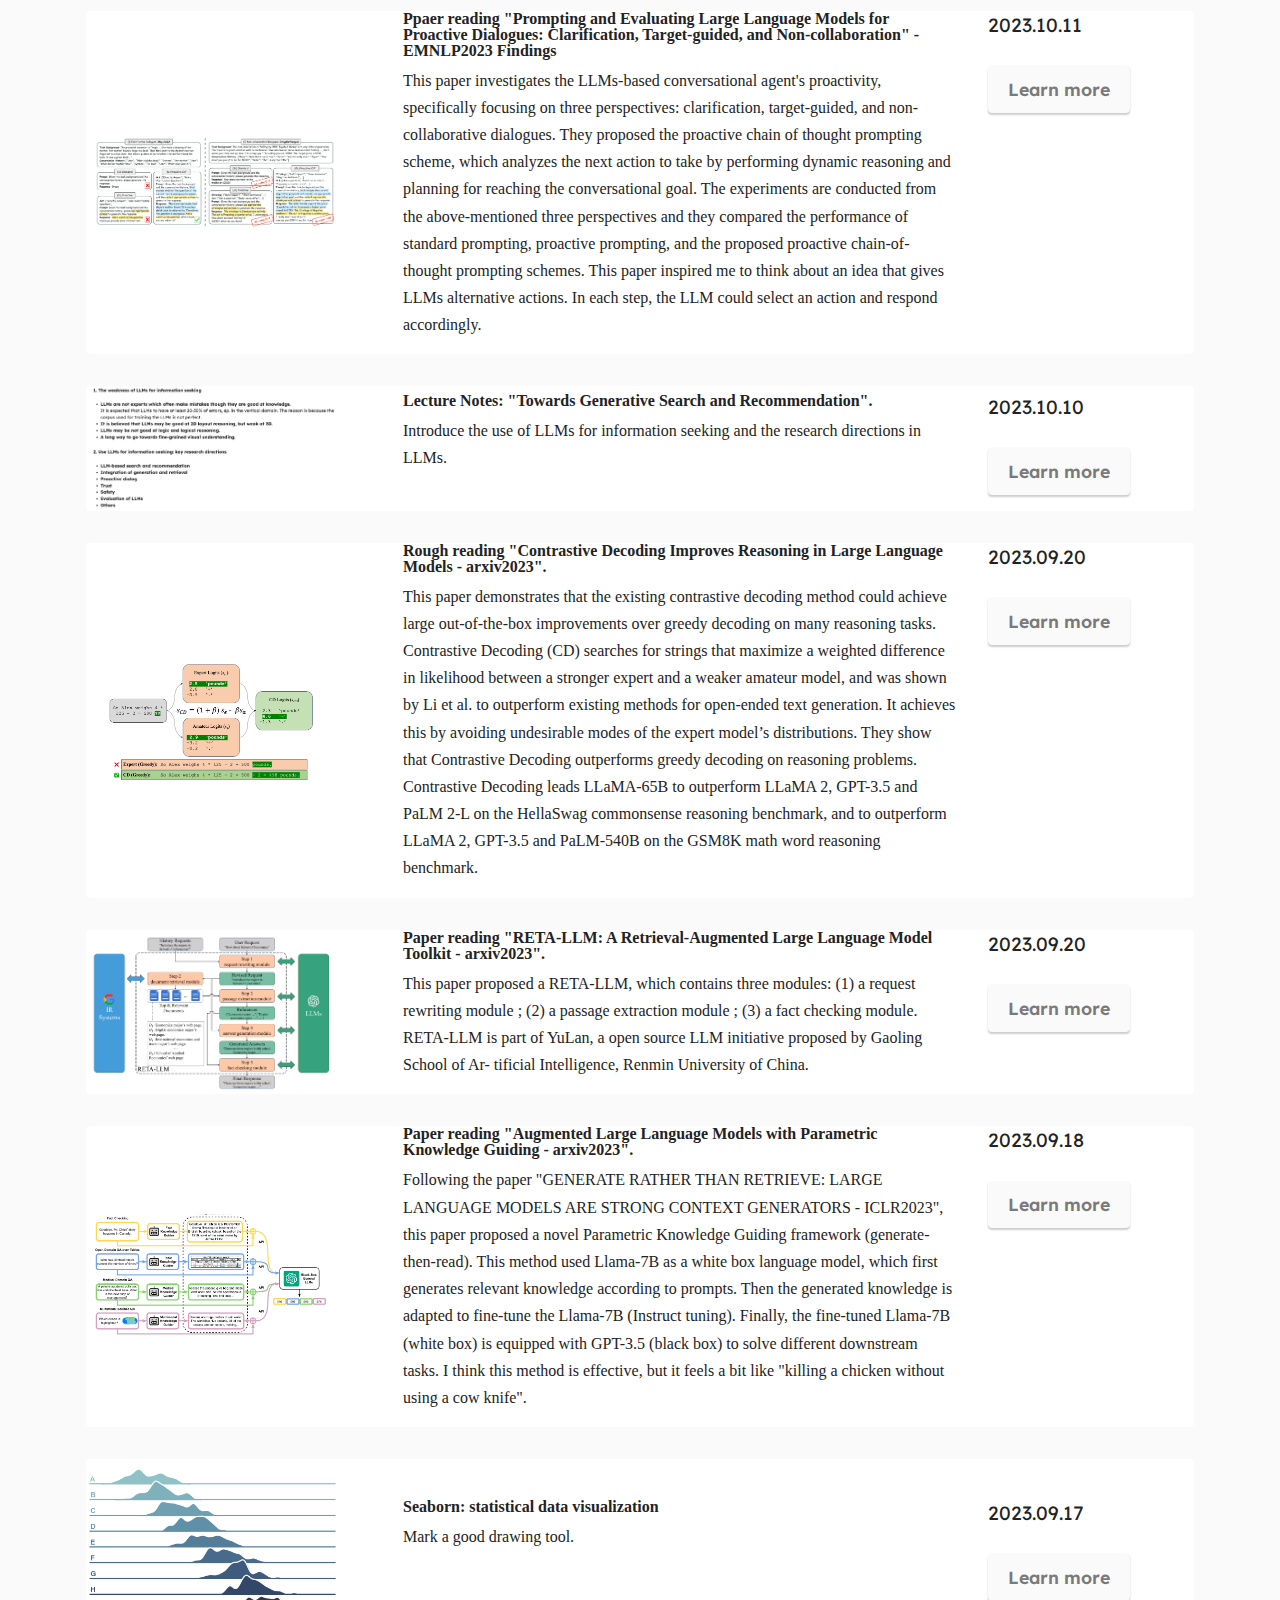
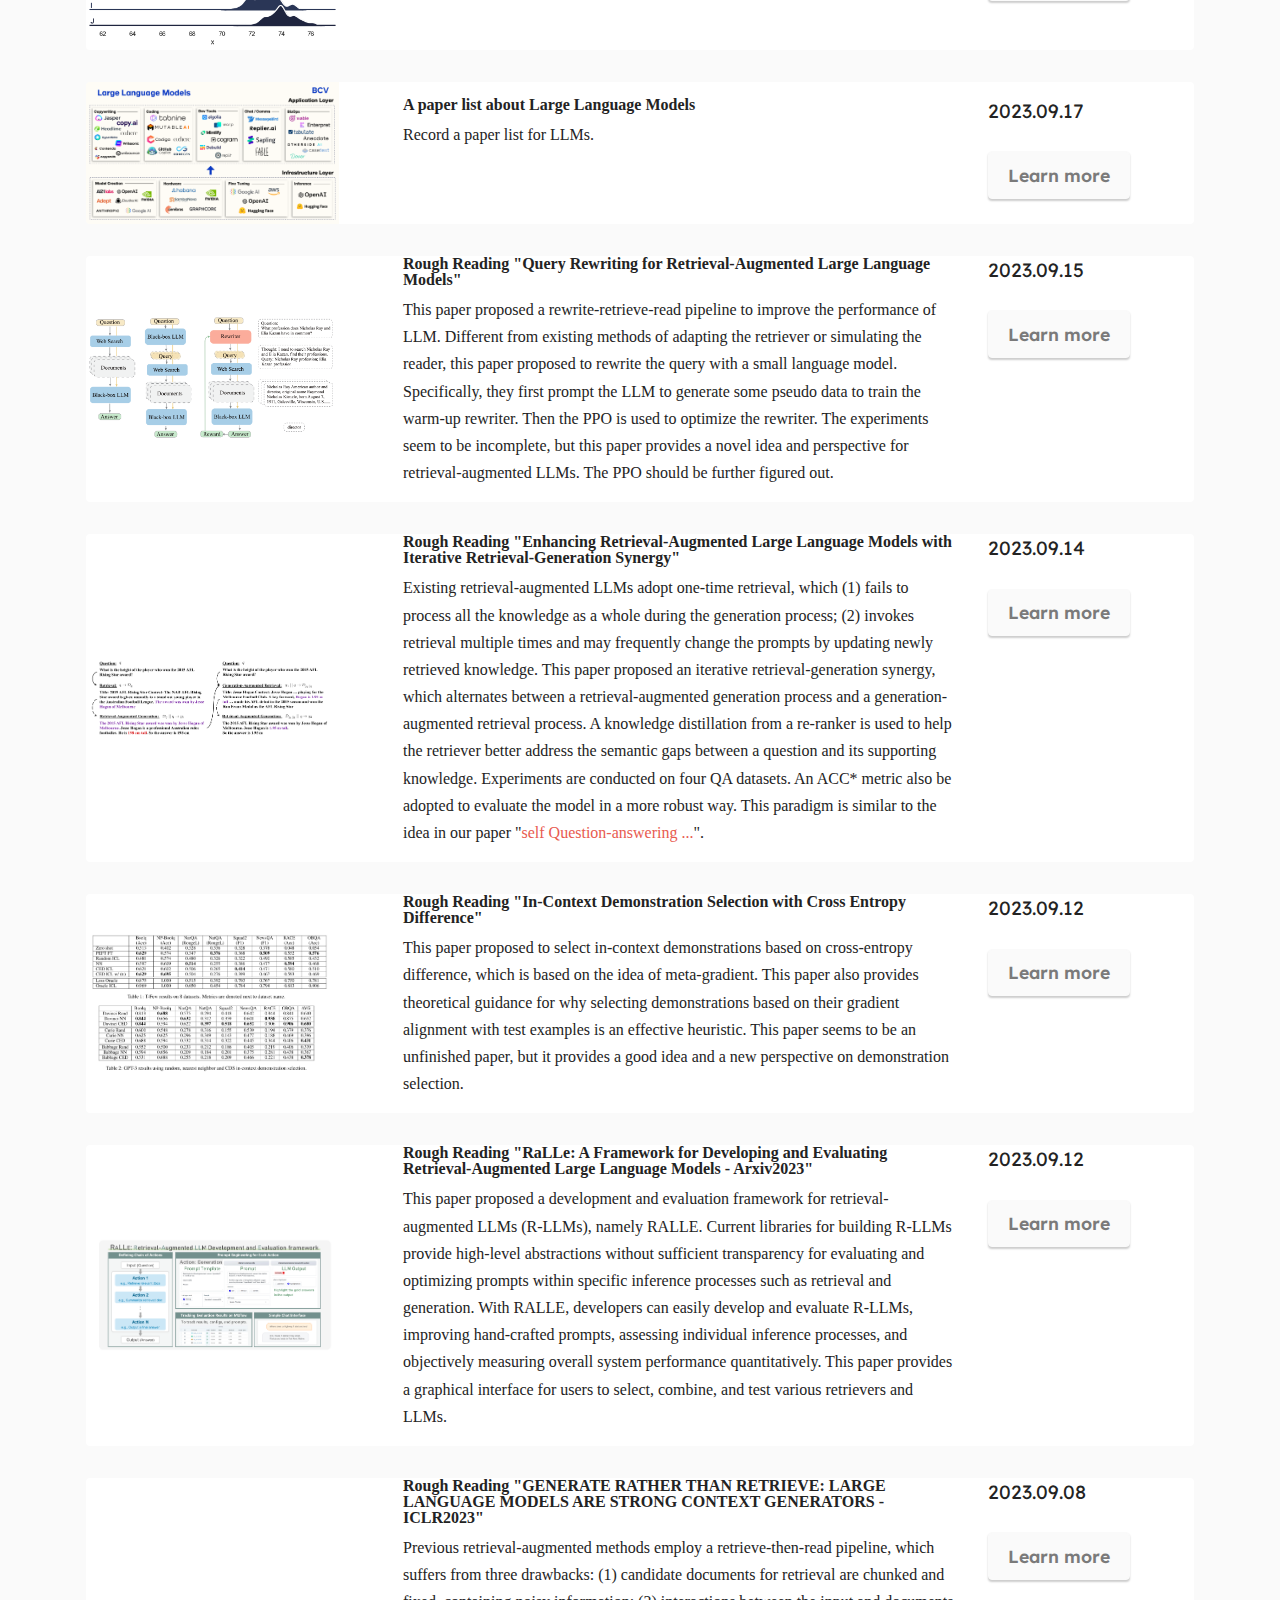
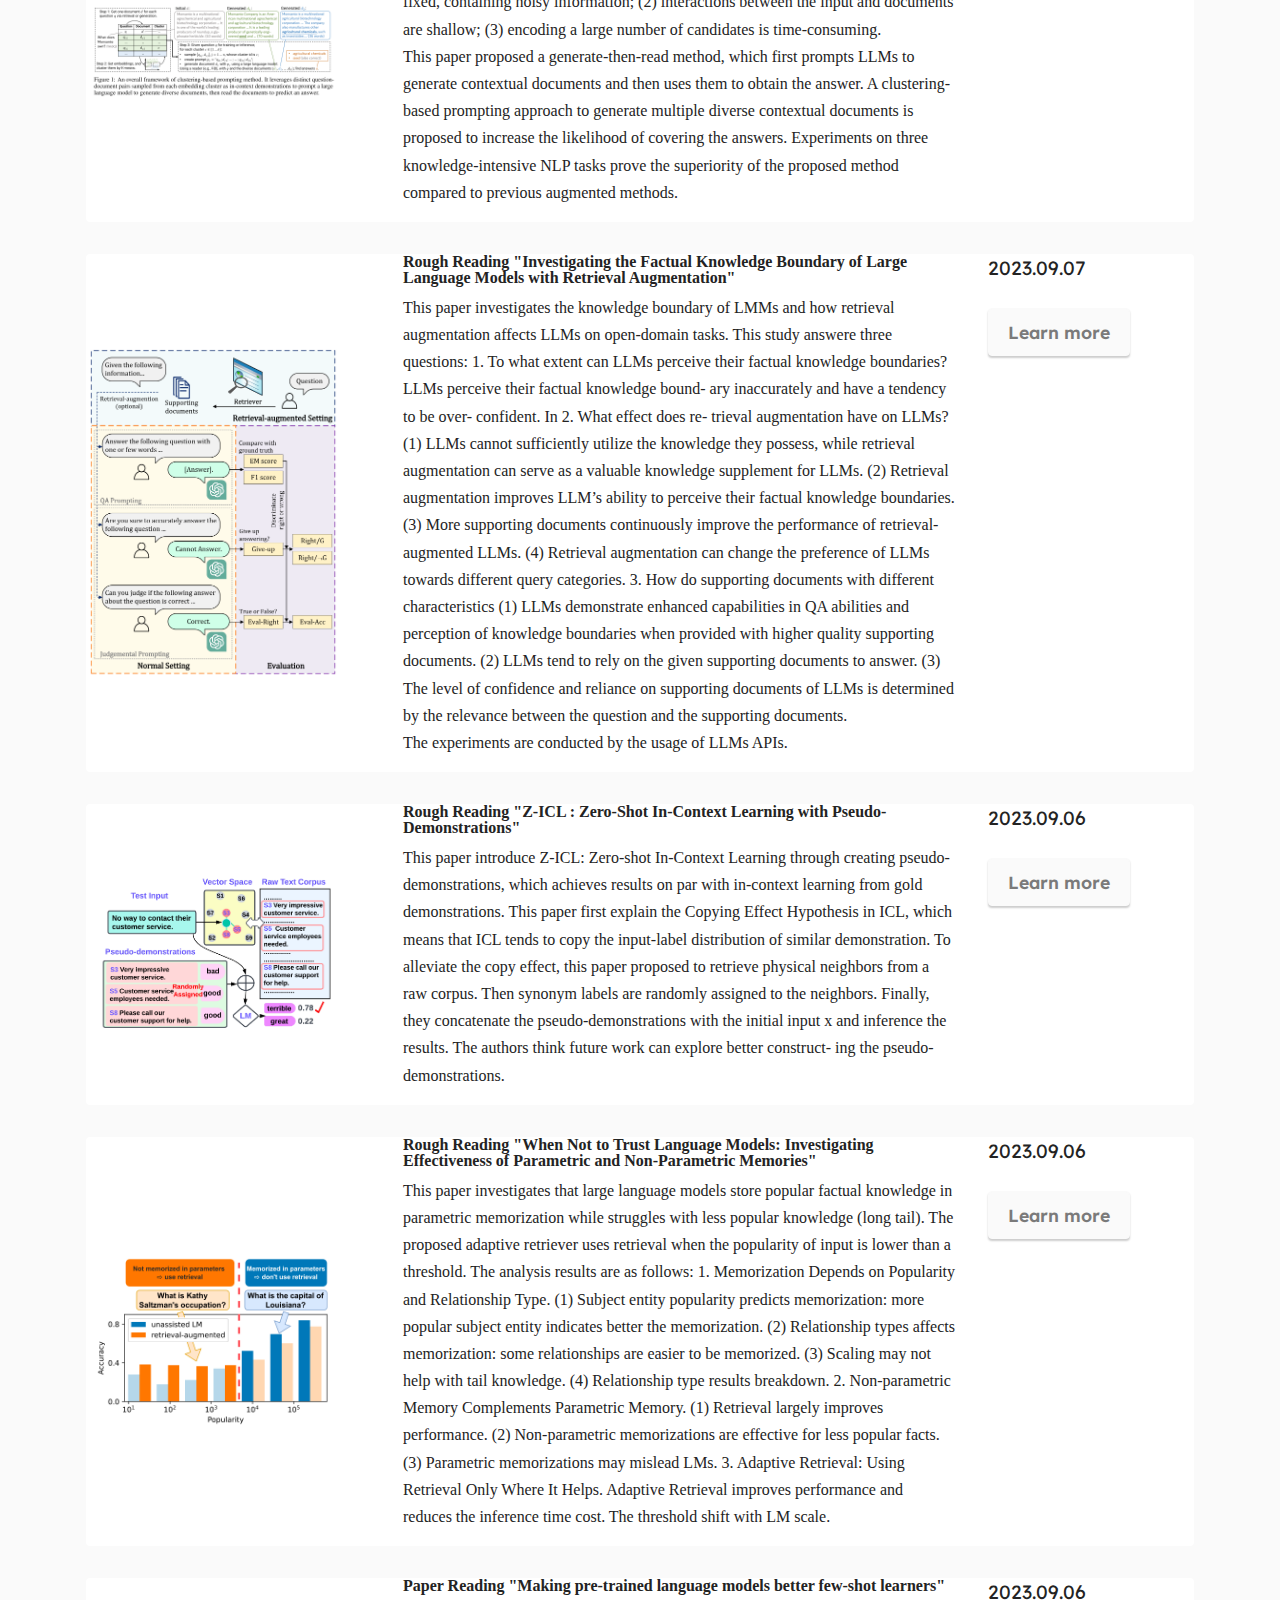
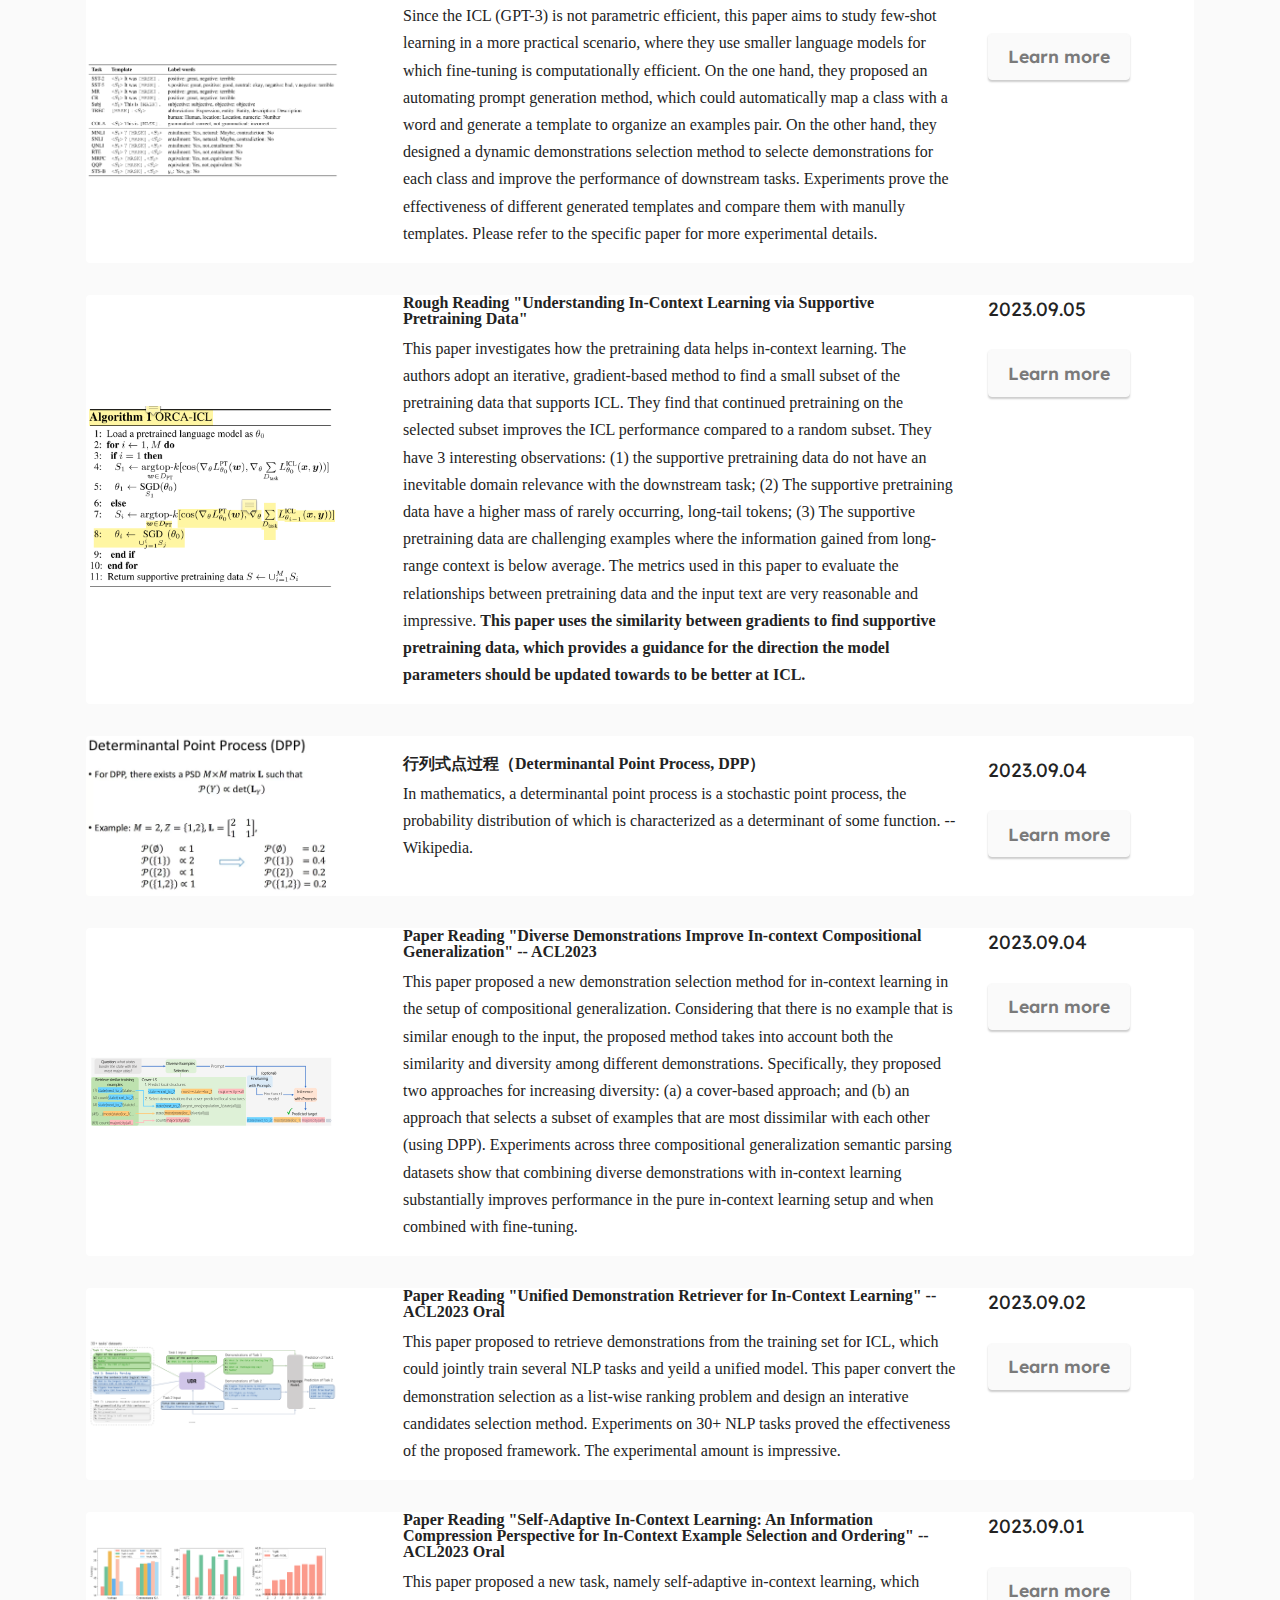
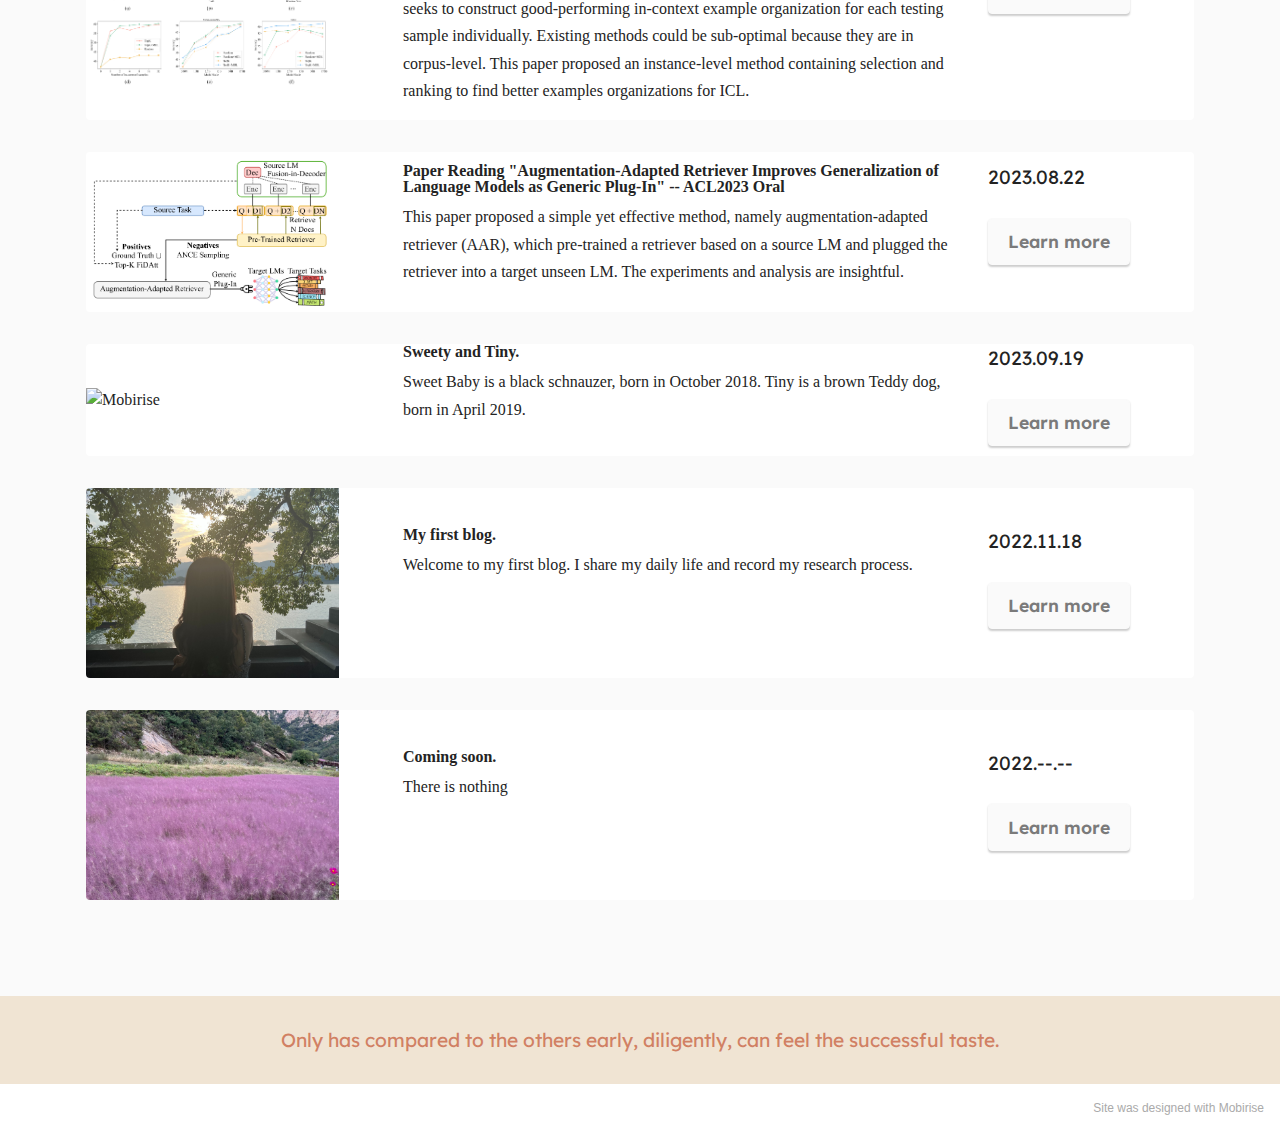
==== commit 172ef40a: "0116" ====
--- a/blog_overview.html
+++ b/blog_overview.html
@@ -76,6 +76,35 @@
 
 <section data-bs-version="5.1" class="features8 cid-tnwZVJJyRQ" xmlns="http://www.w3.org/1999/html" id="features9-1d">
     <div class="container">
+
+        <div class="card">
+            <div class="card-wrapper">
+                <div class="row align-items-center">
+                    <div class="col-12 col-md-3">
+                        <div class="image-wrapper">
+                            <img src="assets/images/model0116.png" alt="Mobirise">
+                        </div>
+                    </div>
+                    <div class="col-12 col-md">
+                        <div class="card-box">
+                            <div class="row">
+                                <div class="col-md">
+                                    <h6 class="card-title mbr-fonts-style display-9"><strong>Label Words are Anchors: An Information Flow Perspective for Understanding In-Context Learning - EMNLP2023 Best Paper</strong></h6>
+                                    <p class="mbr-text mbr-fonts-style display-10">
+                                        Investigate the mechanisms of ICL. Click Learn more for more details.
+                                    </p>
+                                </div>
+                                <div class="col-md-auto">
+                                    <p class="price mbr-fonts-style display-7">2023.01.16</p>
+                                    <div class="mbr-section-btn"><a href="EMNLP2023-Best-Paper.pdf" class="btn btn-white display-4">Learn more</a></div>
+                                </div>
+                            </div>
+                        </div>
+                    </div>
+                </div>
+            </div>
+        </div>
+
         <div class="card">
             <div class="card-wrapper">
                 <div class="row align-items-center">
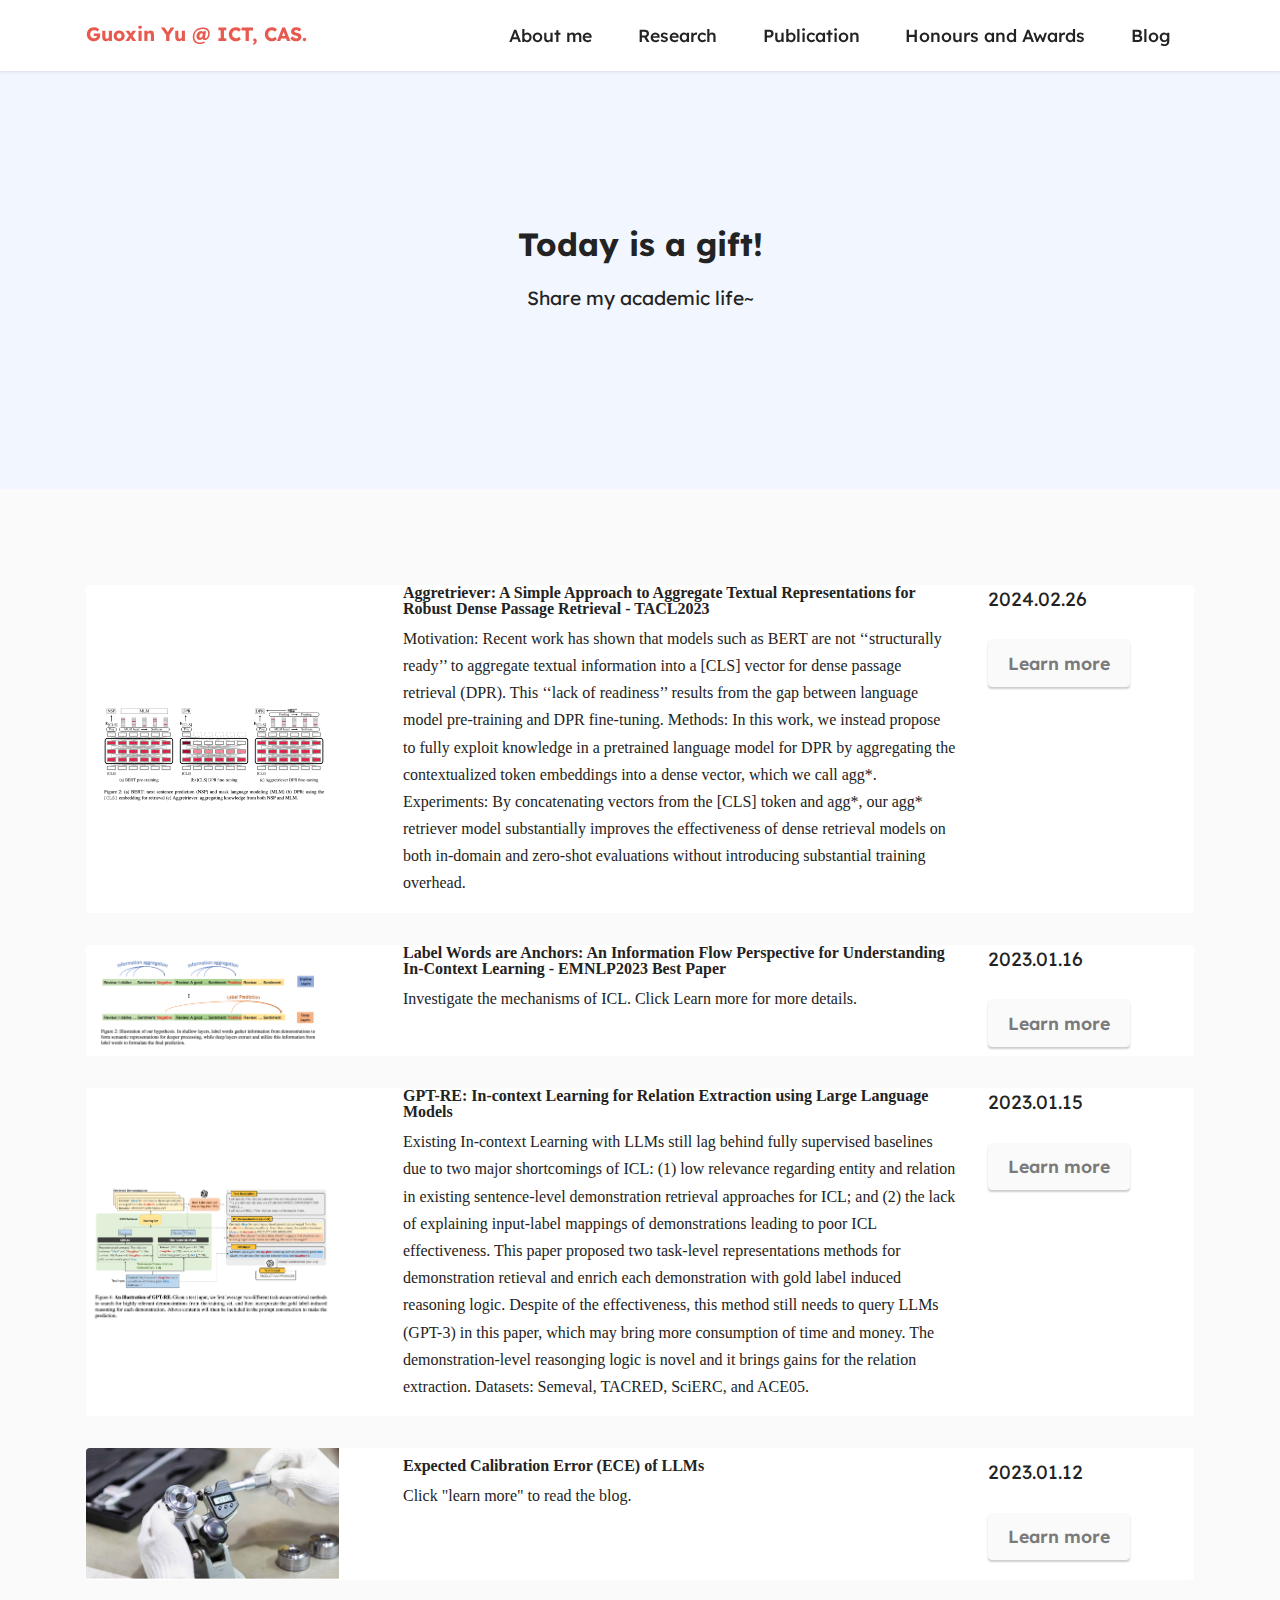
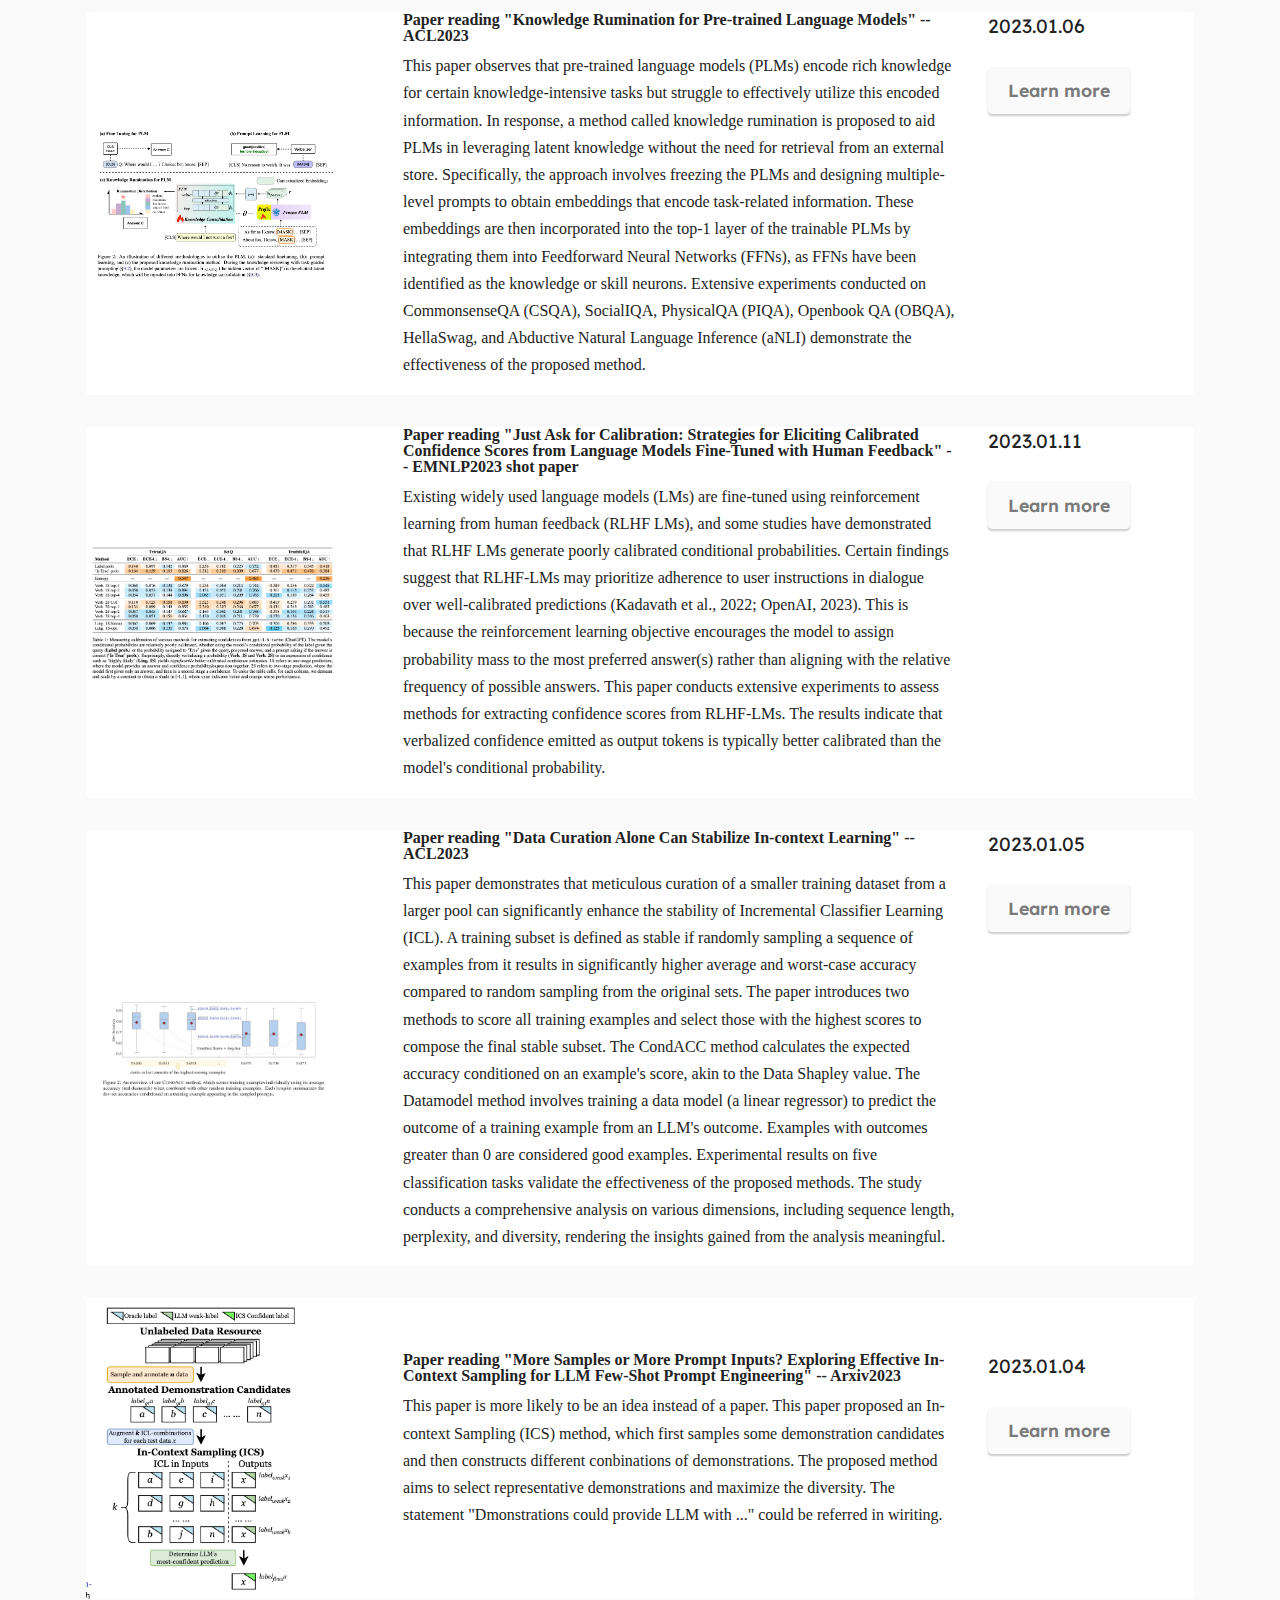
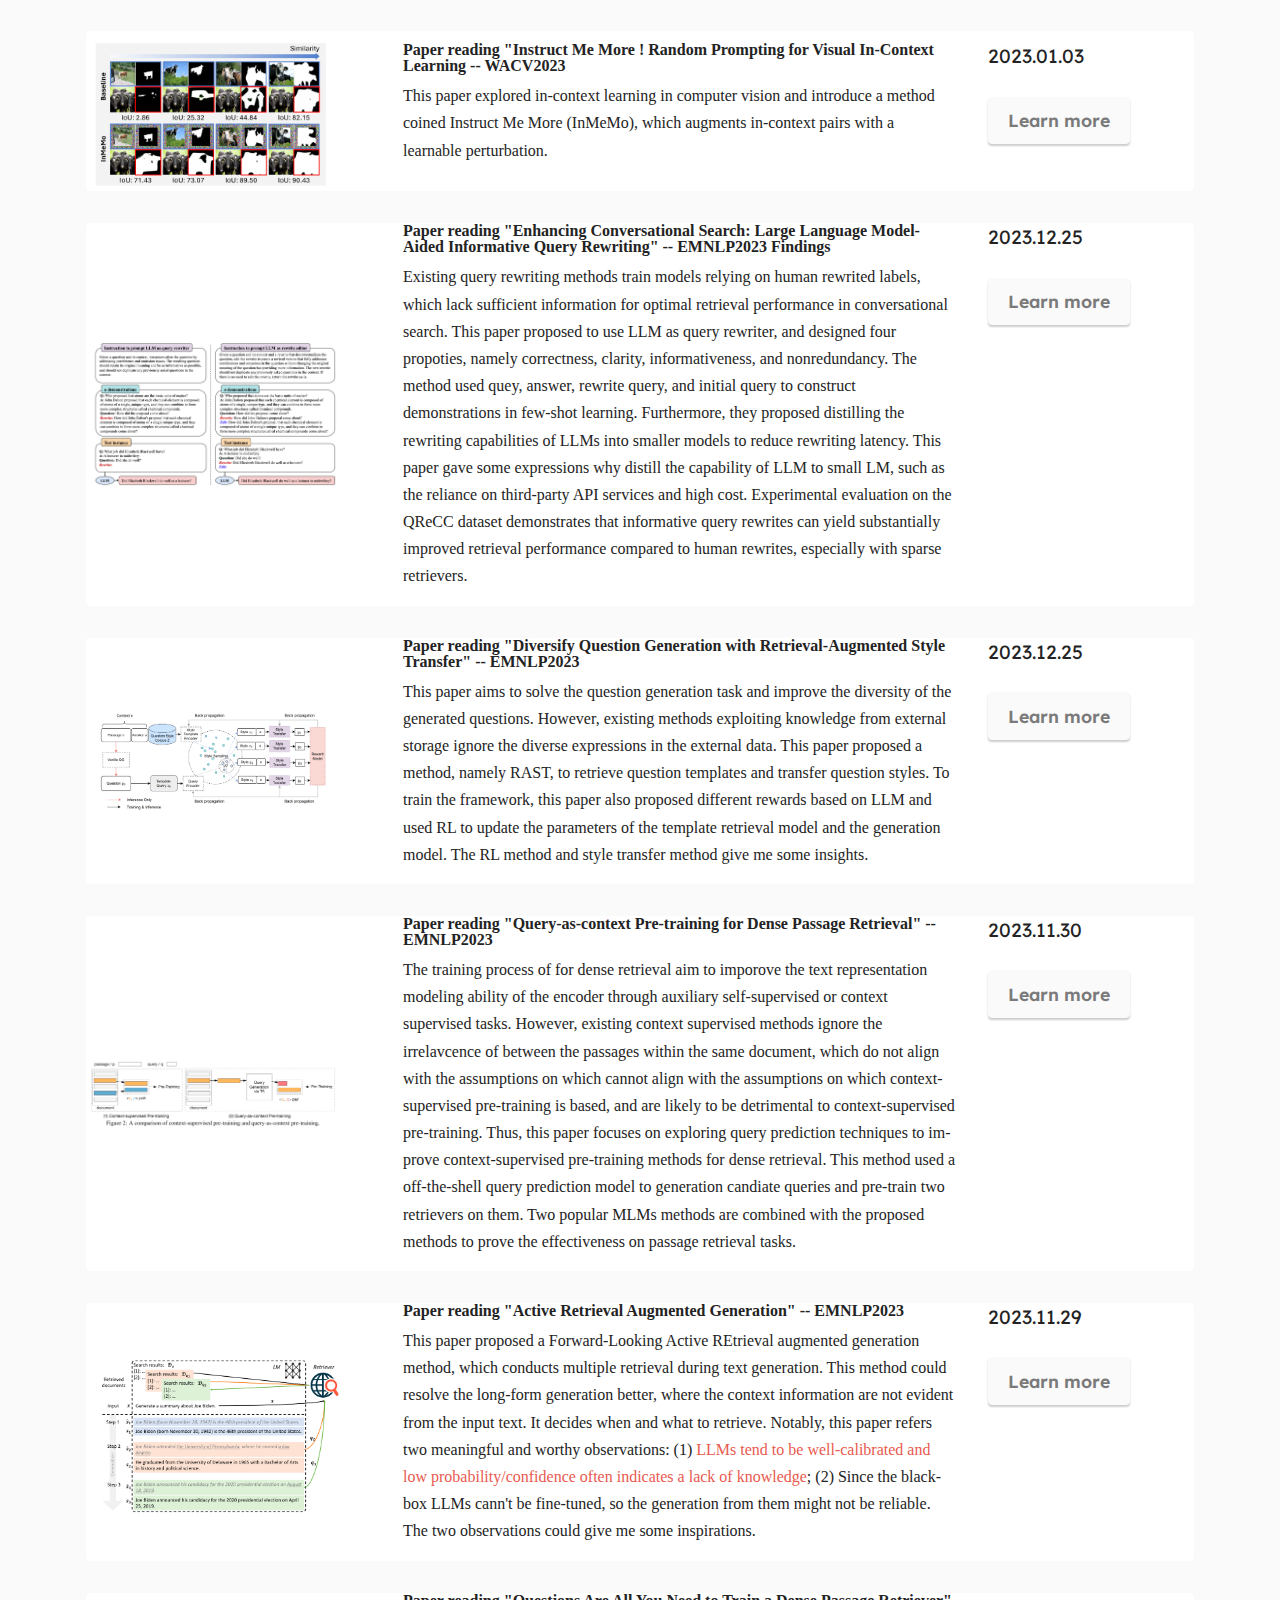
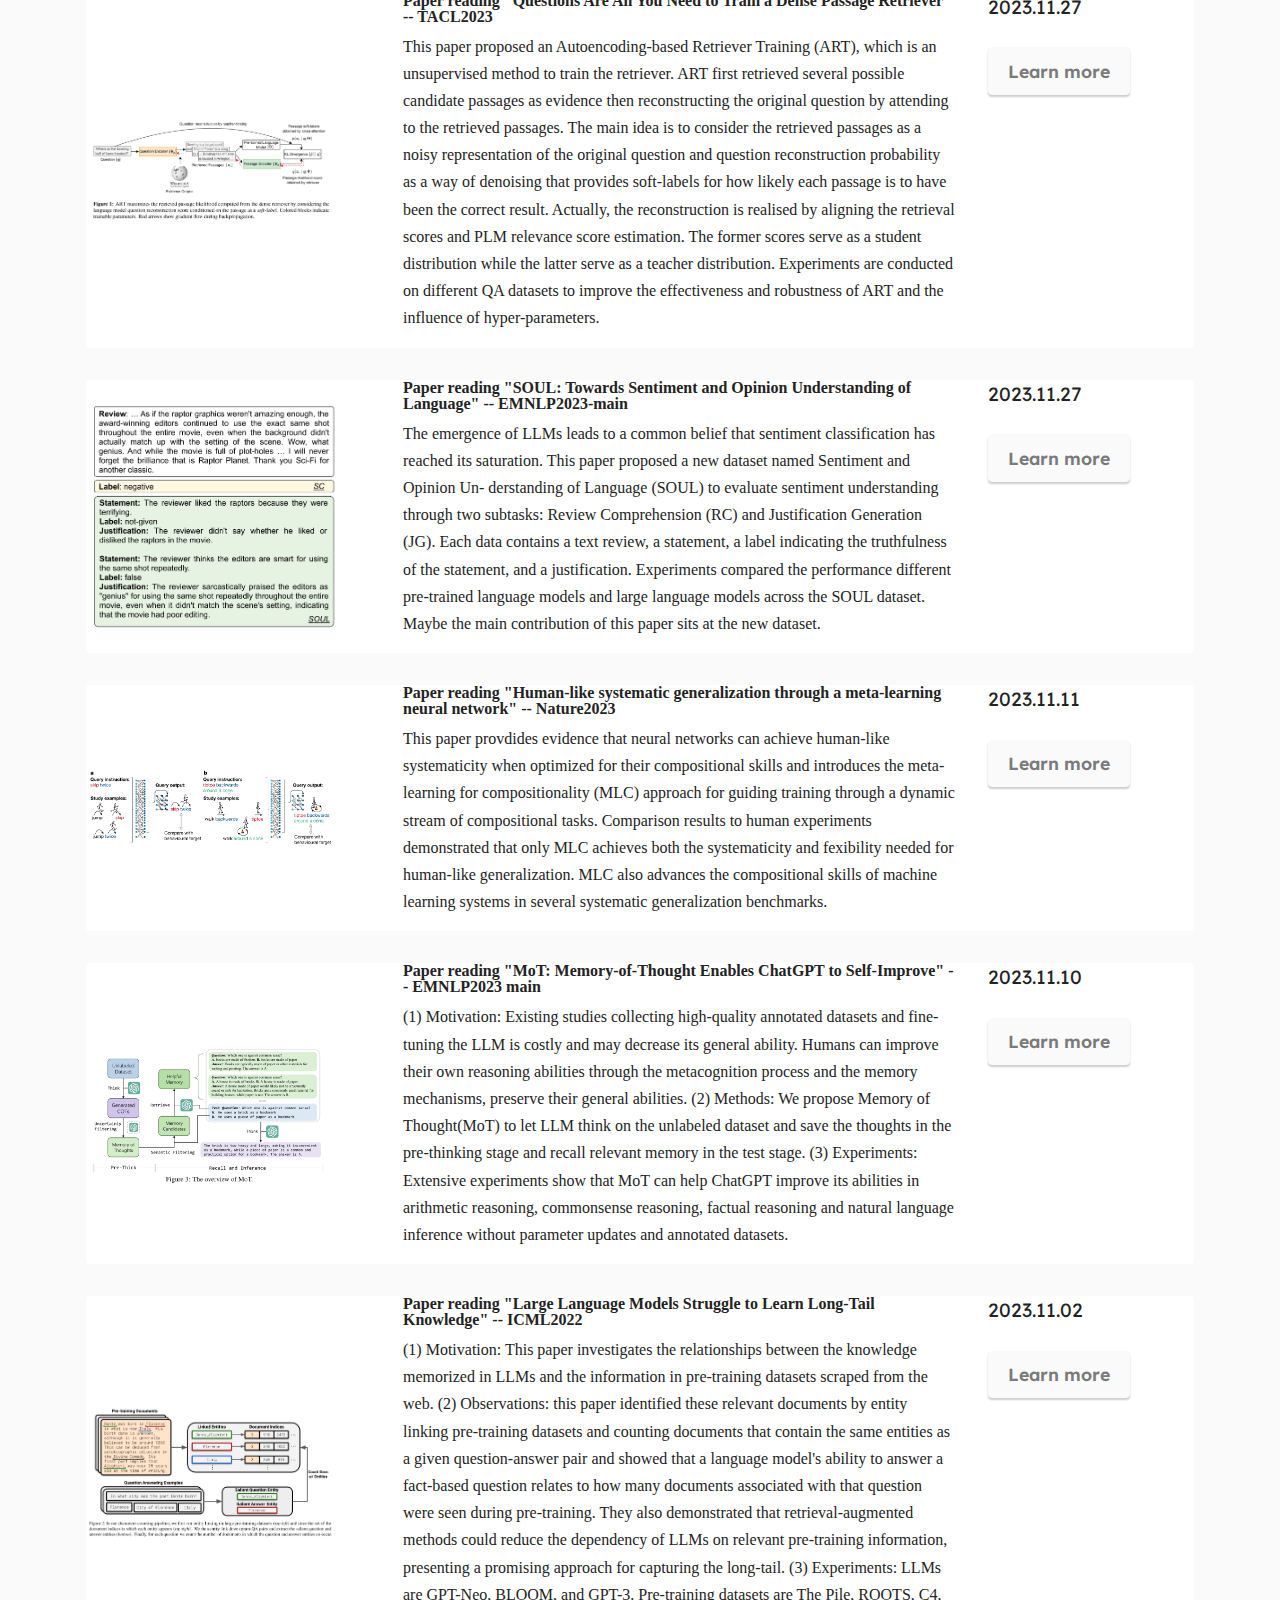
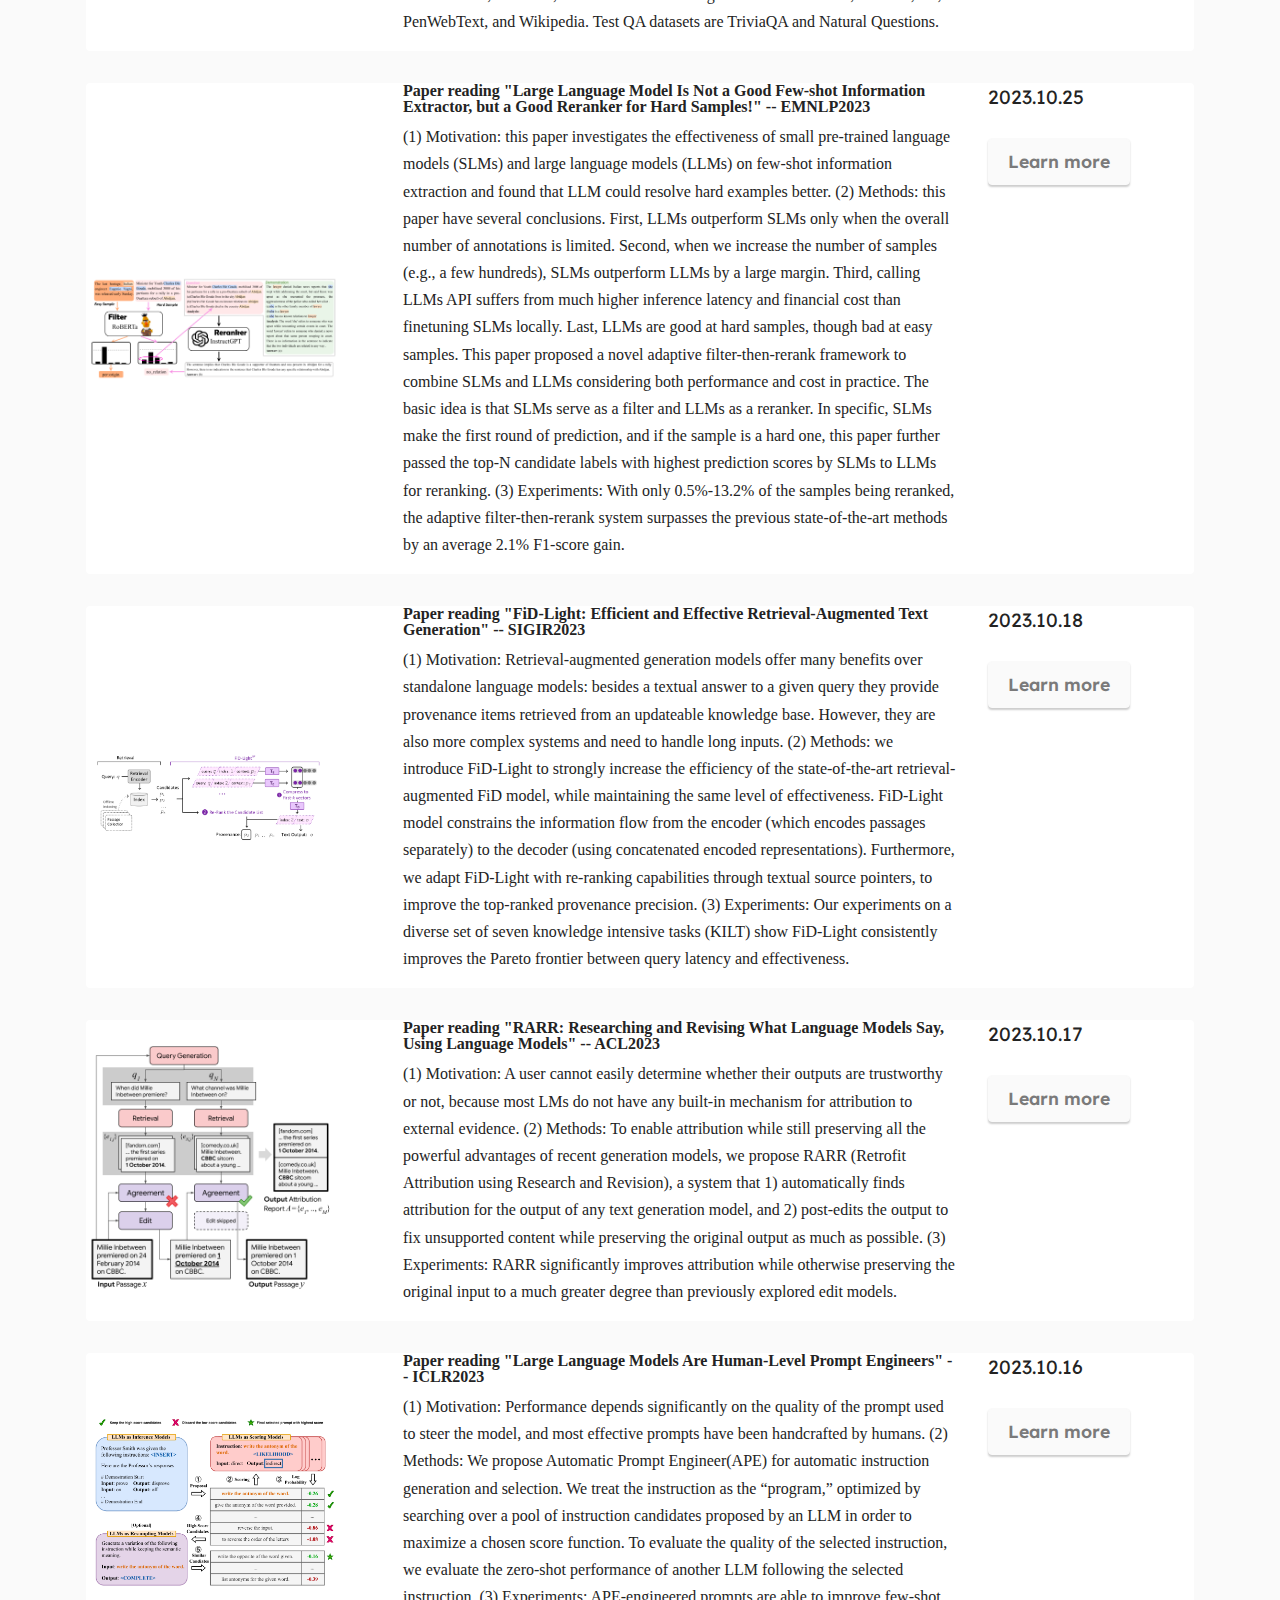
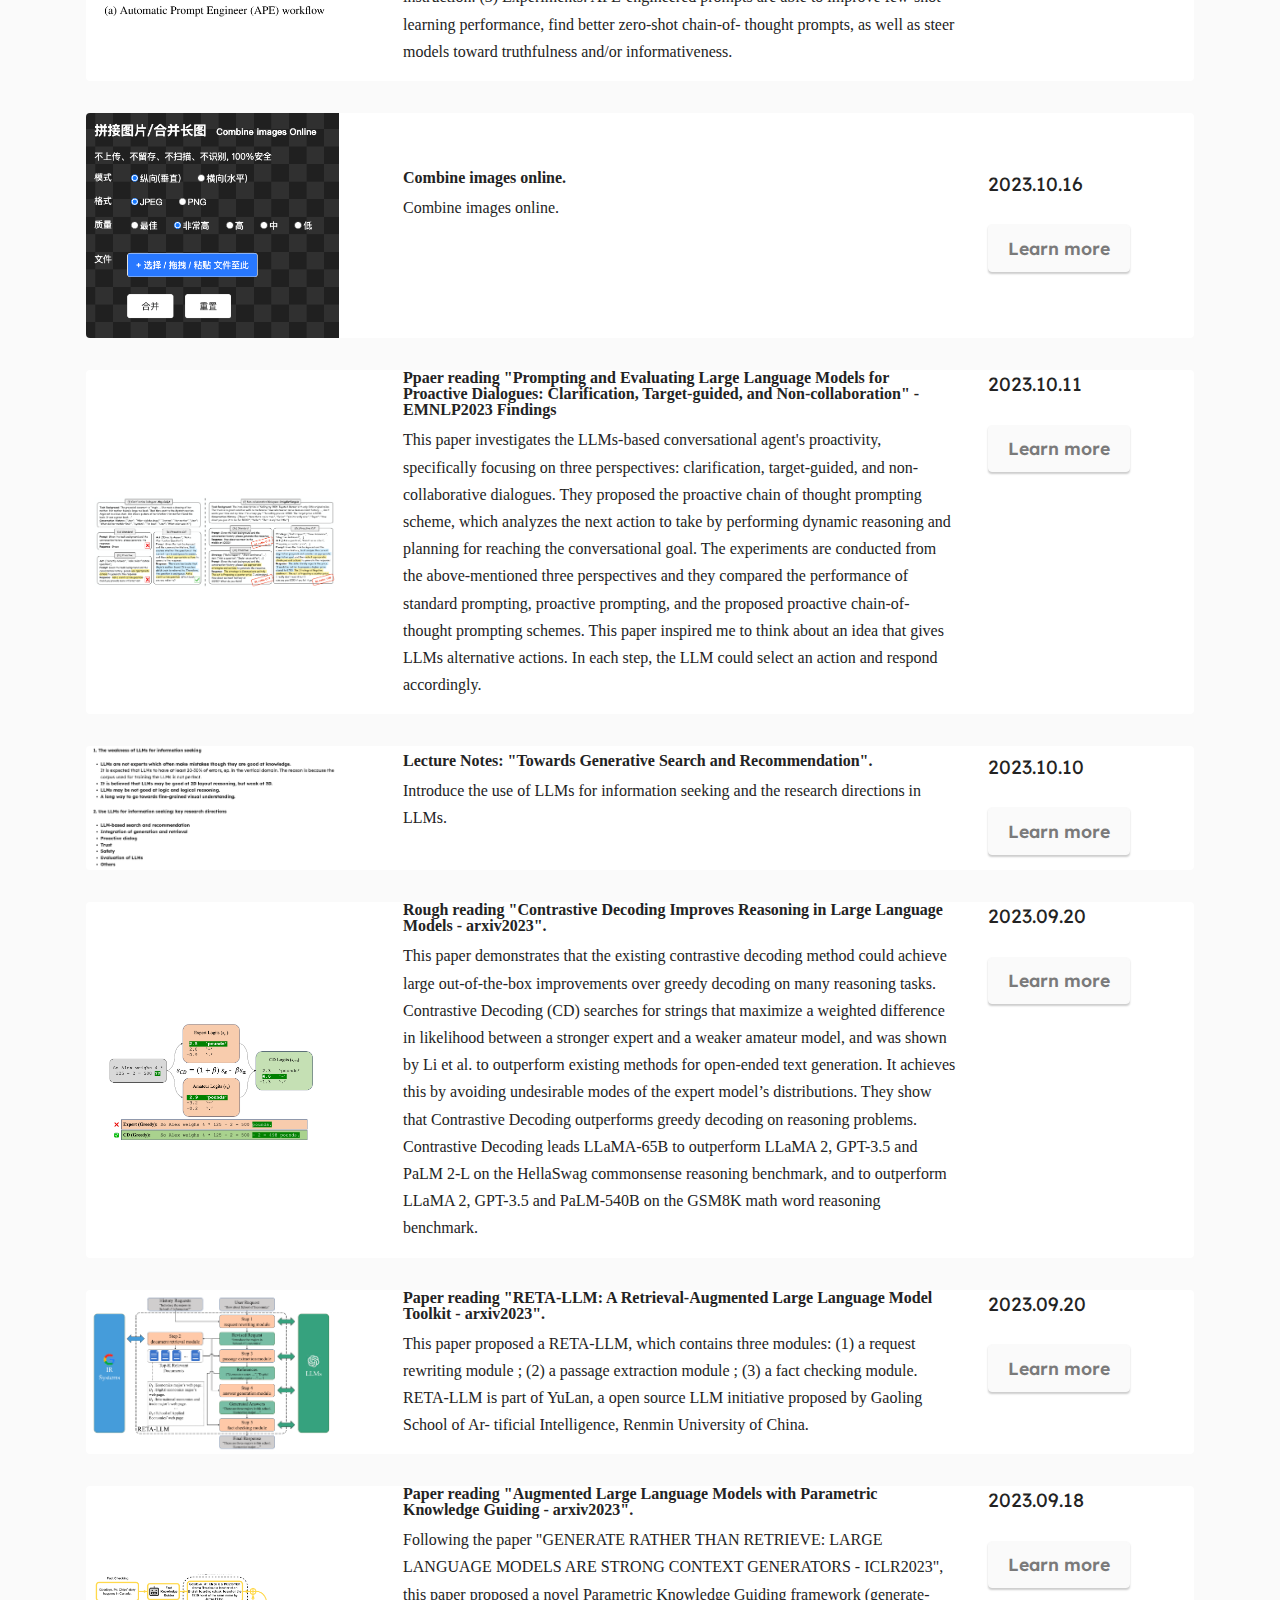
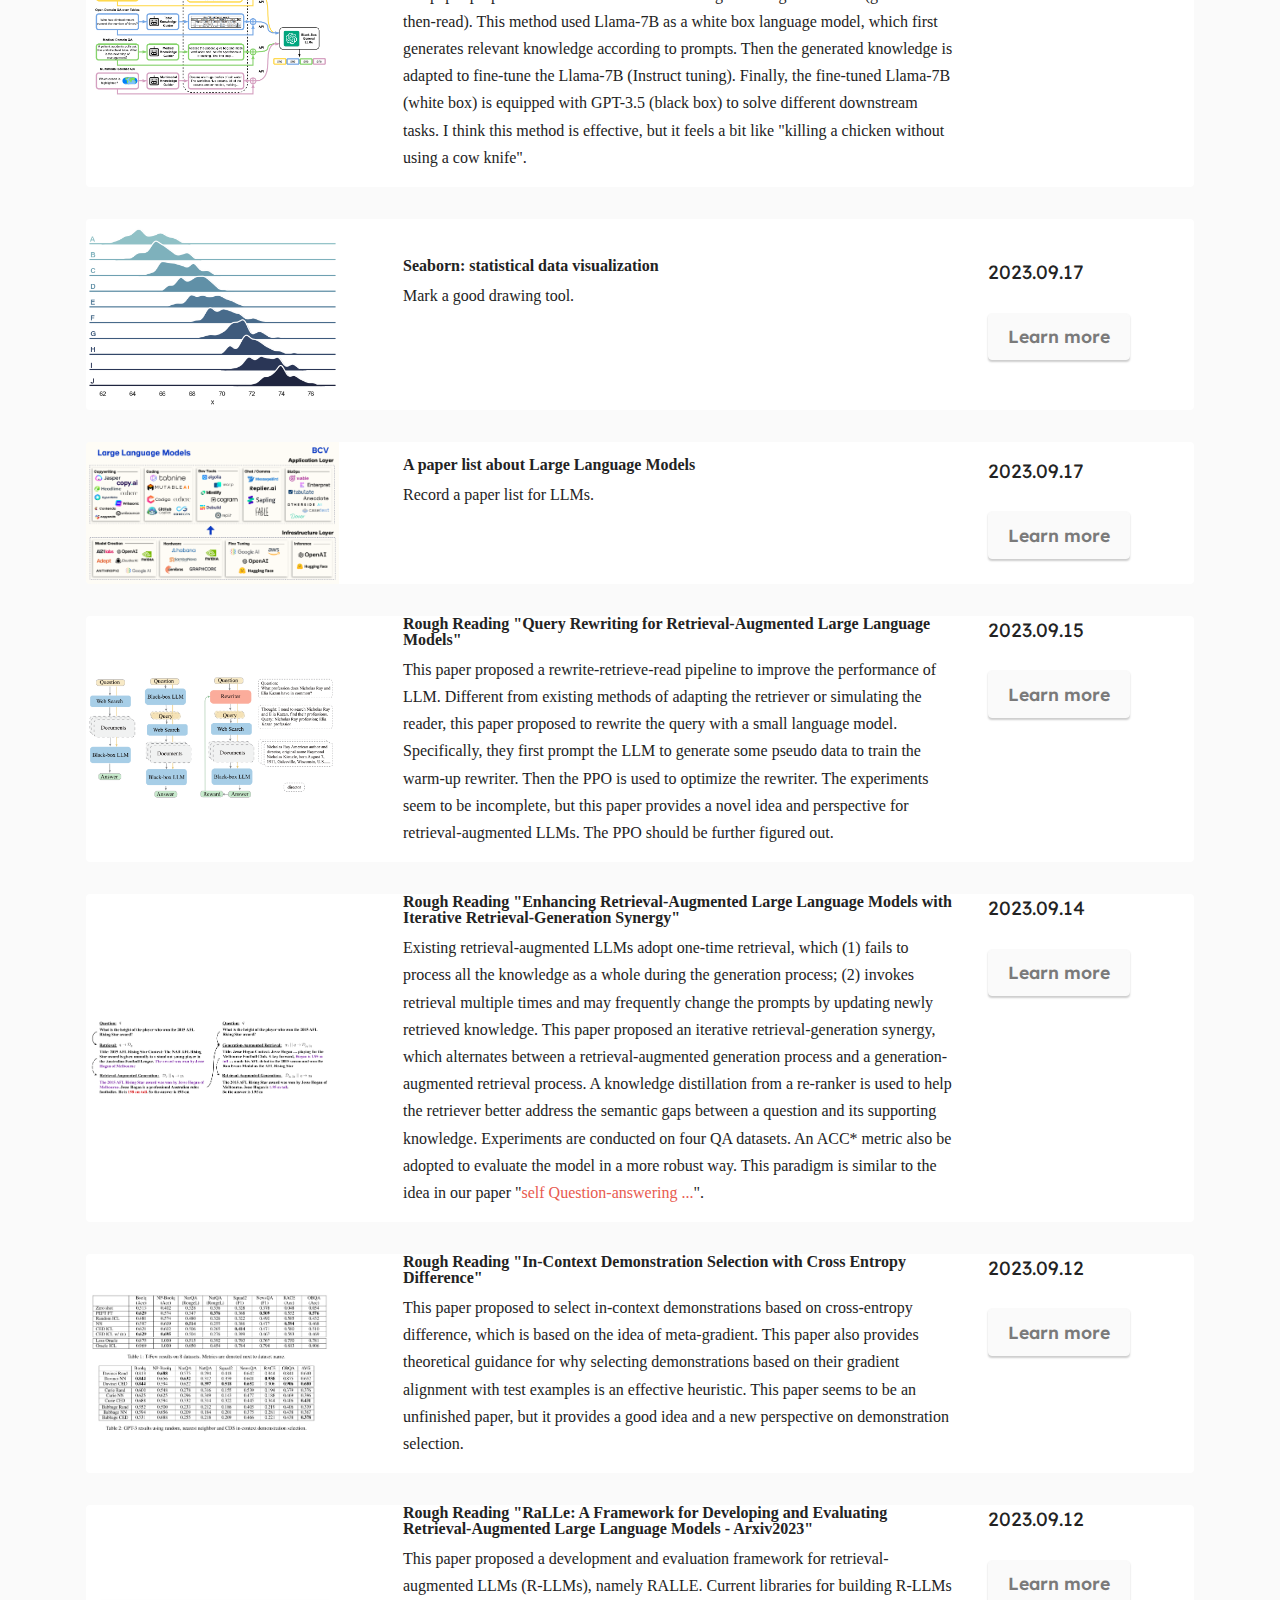
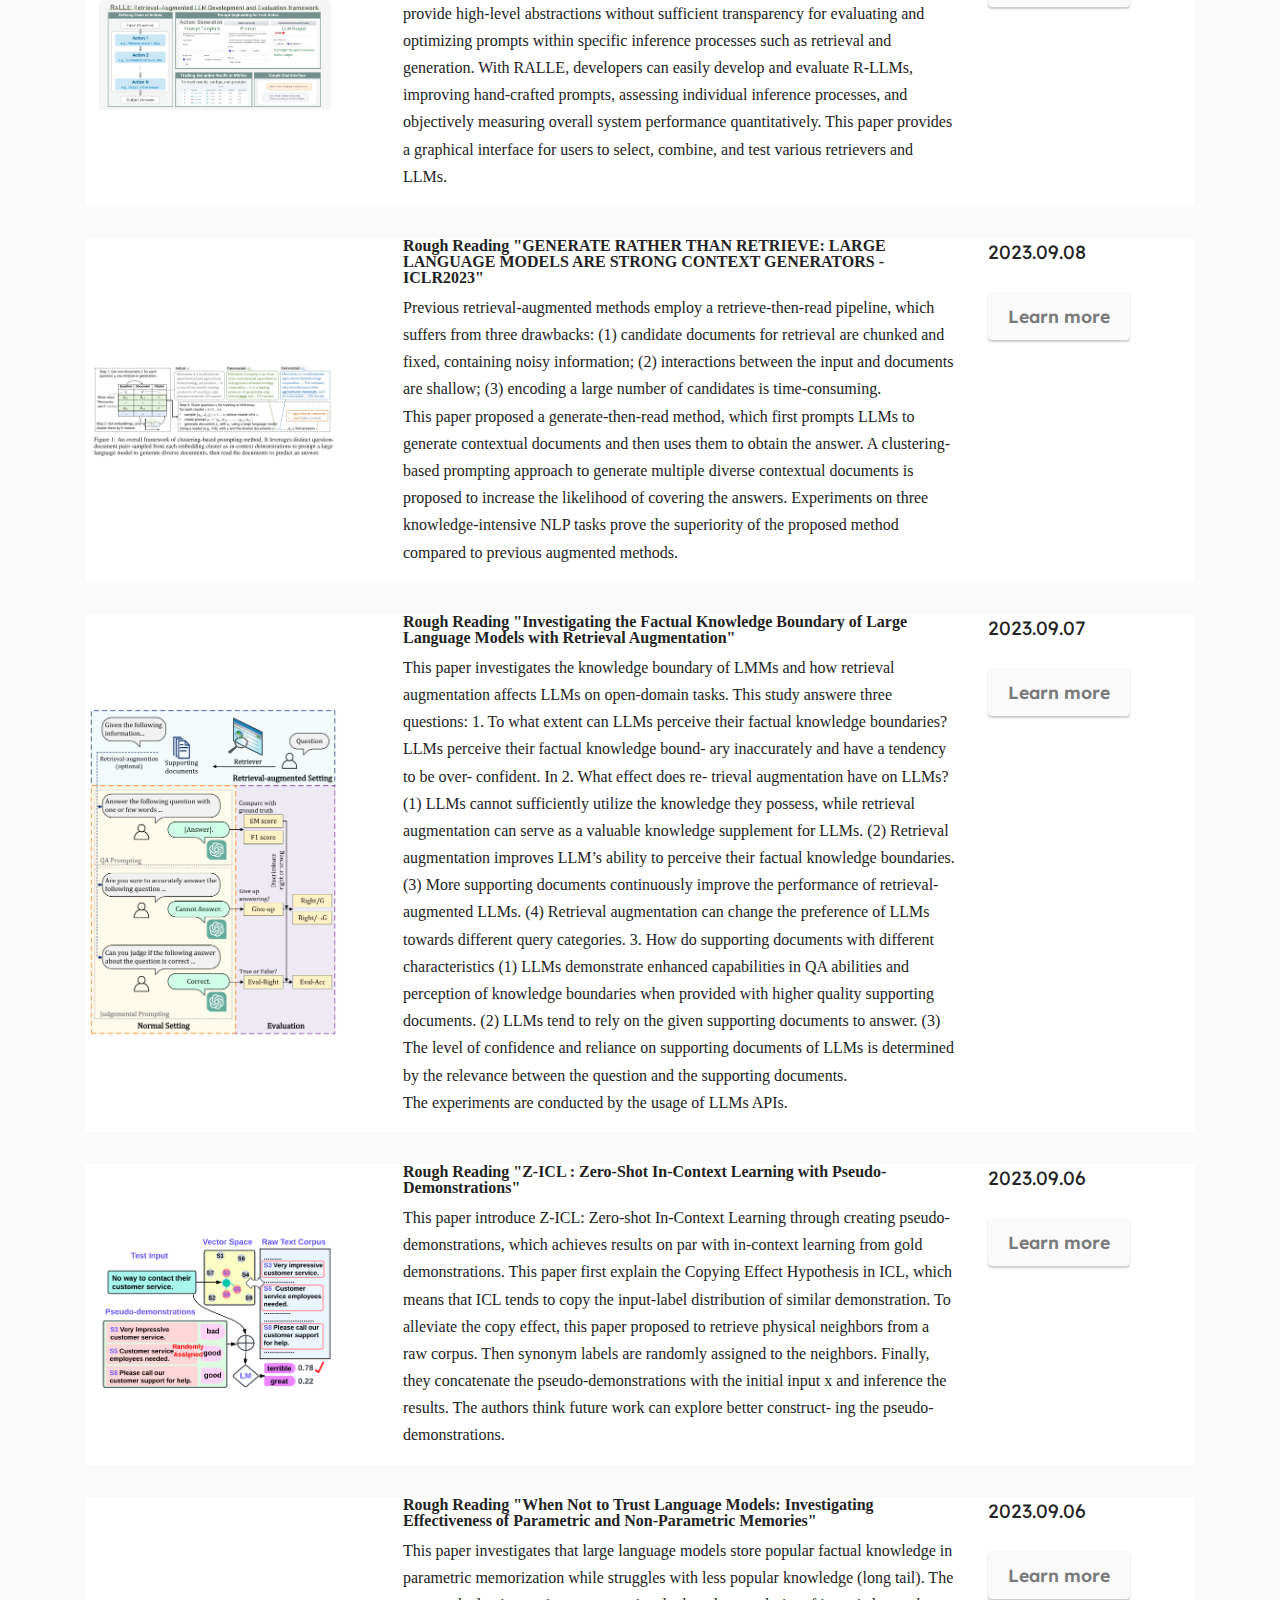
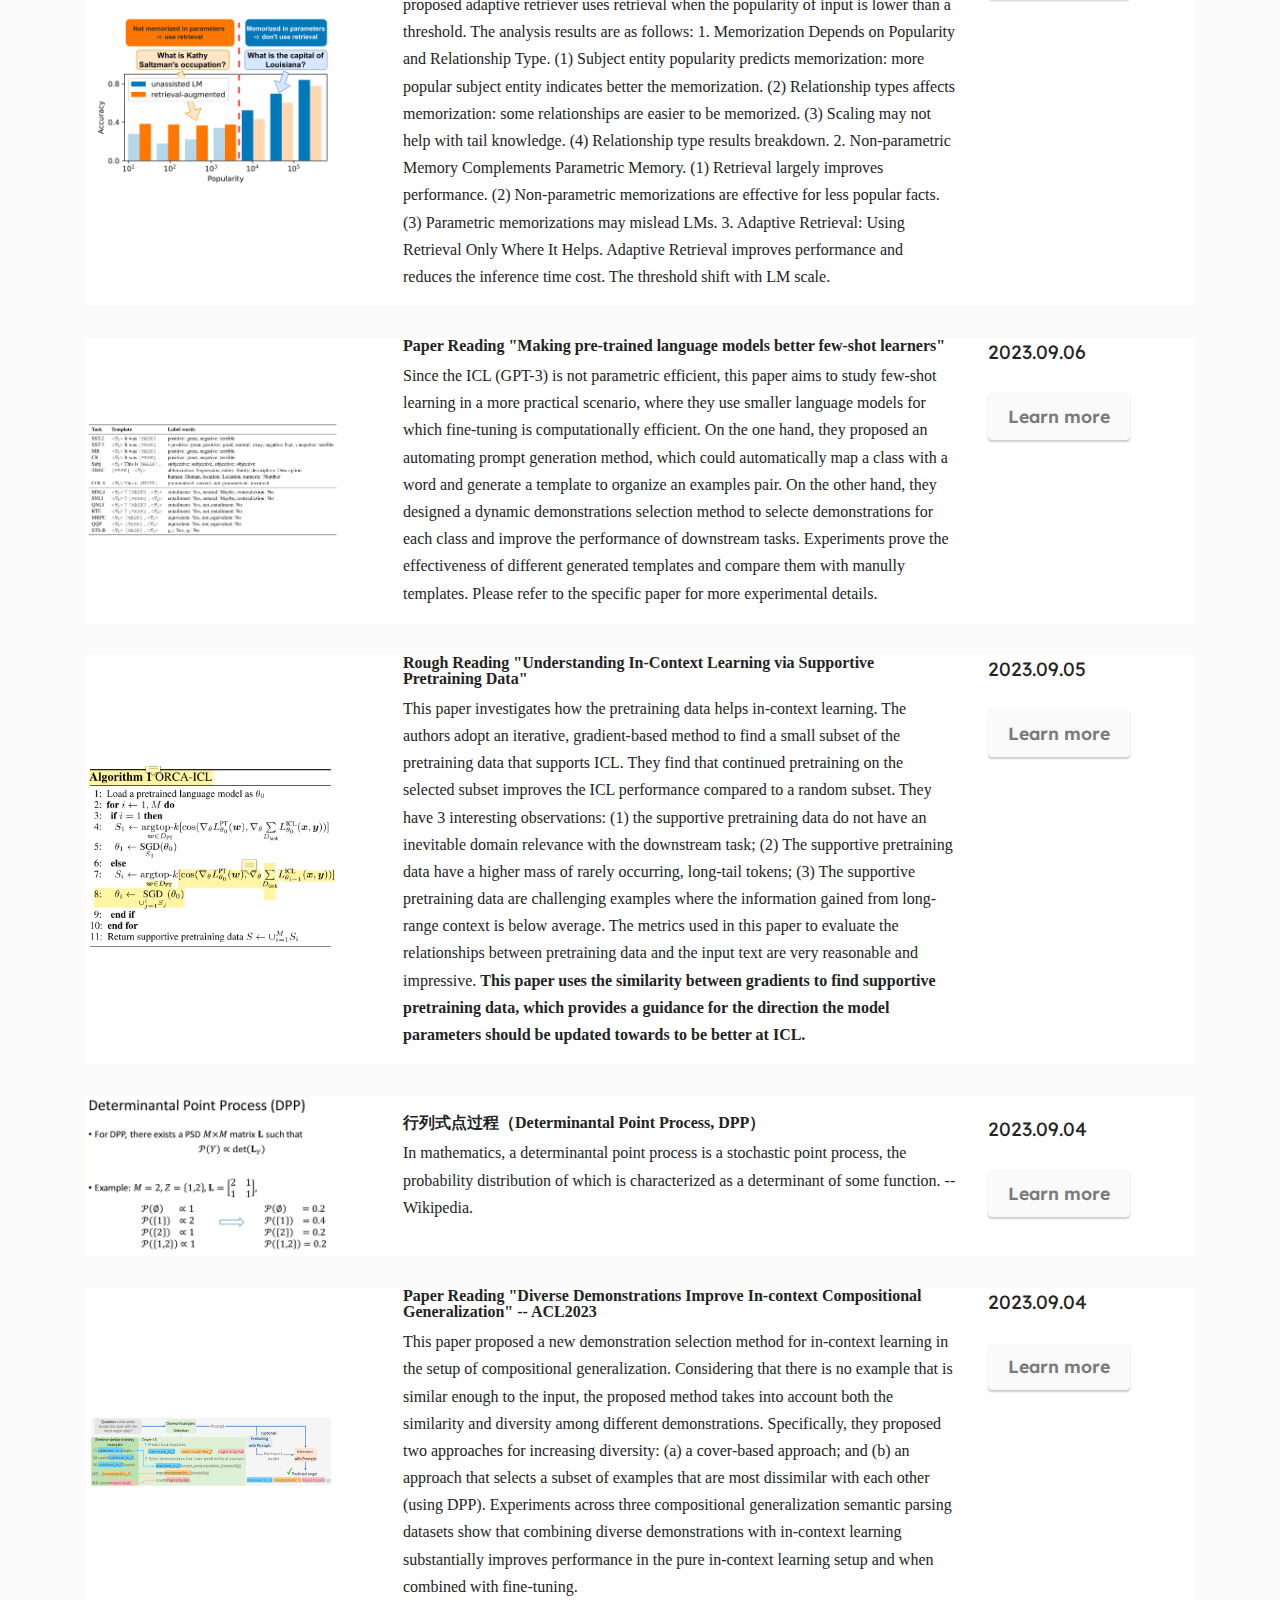
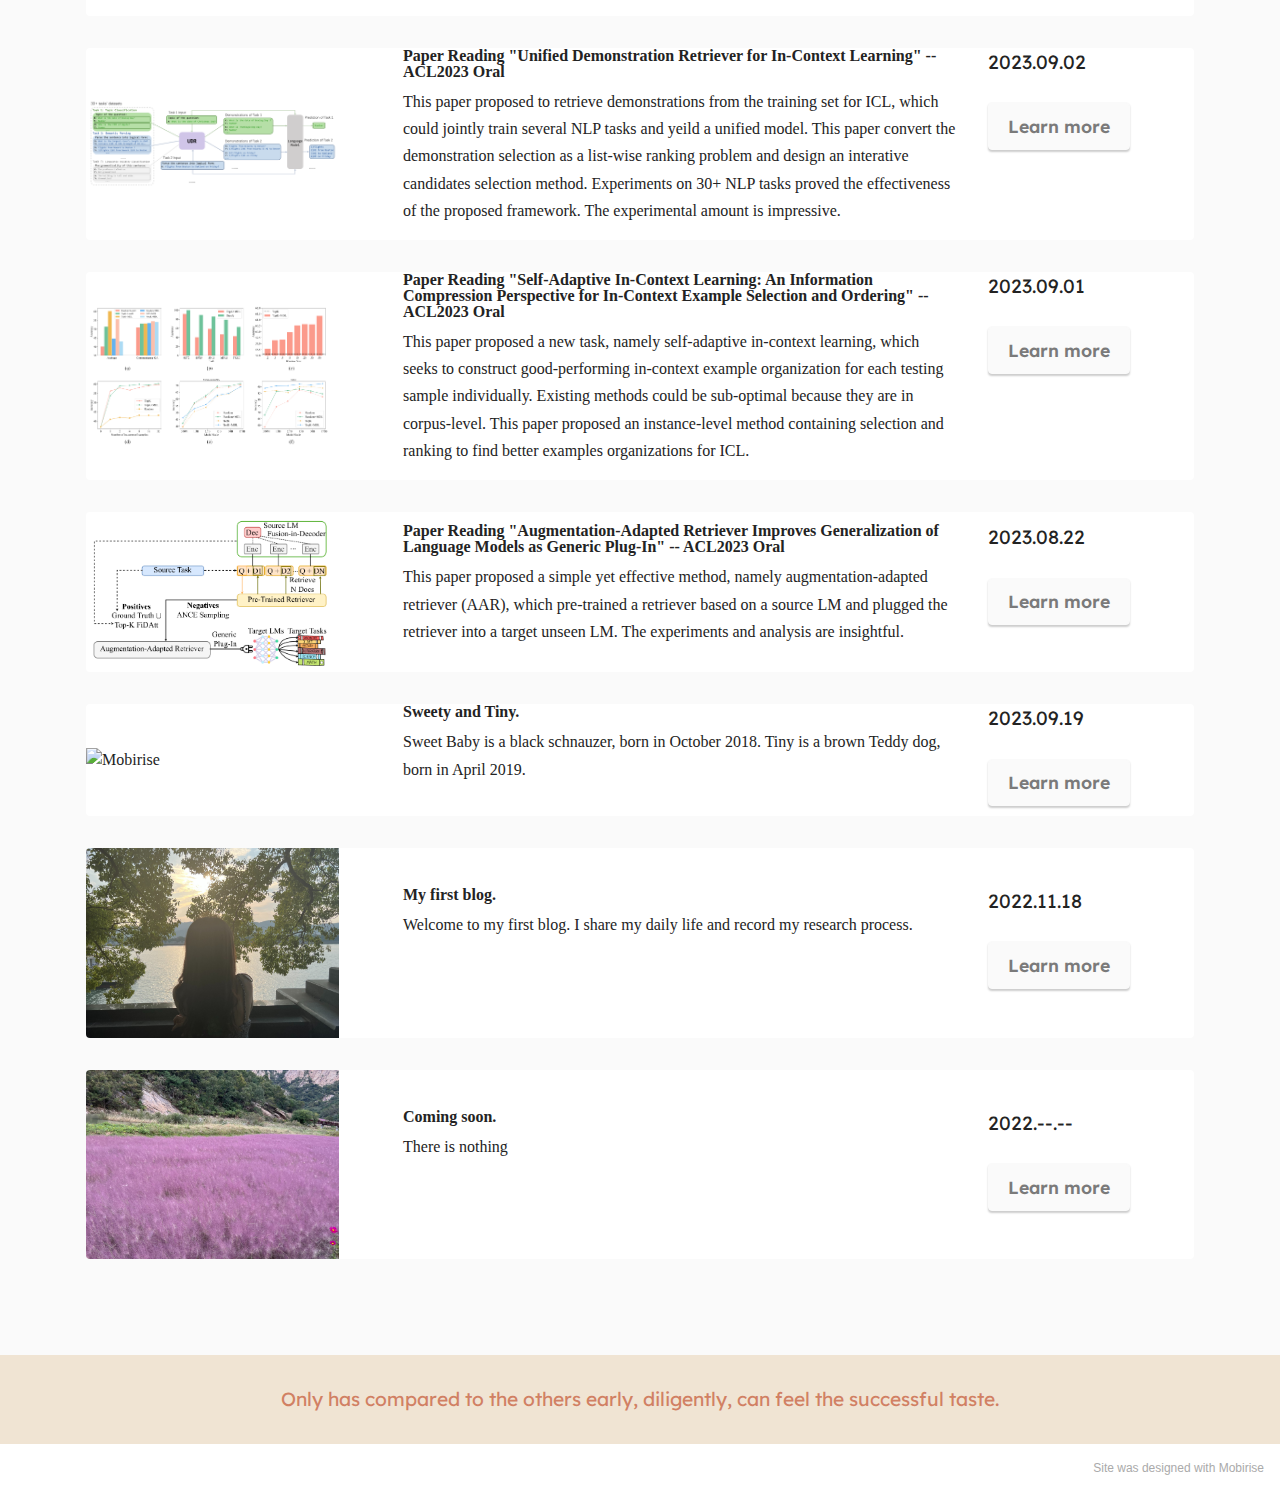
==== commit e369e260: "0226" ====
--- a/blog_overview.html
+++ b/blog_overview.html
@@ -82,6 +82,39 @@
                 <div class="row align-items-center">
                     <div class="col-12 col-md-3">
                         <div class="image-wrapper">
+                            <img src="assets/images/model0229.png" alt="Mobirise">
+                        </div>
+                    </div>
+                    <div class="col-12 col-md">
+                        <div class="card-box">
+                            <div class="row">
+                                <div class="col-md">
+                                    <h6 class="card-title mbr-fonts-style display-9"><strong>Aggretriever: A Simple Approach to Aggregate Textual Representations for Robust Dense Passage Retrieval - TACL2023</strong></h6>
+                                    <p class="mbr-text mbr-fonts-style display-10">
+                                        Motivation:
+                                        Recent work has shown that models such as BERT are not ‘‘structurally ready’’ to aggregate textual information into a [CLS] vector for dense passage retrieval (DPR). This ‘‘lack of readiness’’ results from the gap between language model pre-training and DPR fine-tuning. 
+                                        Methods: 
+                                        In this work, we instead propose to fully exploit knowledge in a pretrained language model for DPR by aggregating the contextualized token embeddings into a dense vector, which we call agg*. 
+                                        ﻿Experiments: 
+                                        By concatenating vectors from the [CLS] token and agg*, our agg* retriever model substantially improves the effectiveness of dense retrieval models on both in-domain and zero-shot evaluations without introducing substantial training overhead.
+                                    </p>
+                                </div>
+                                <div class="col-md-auto">
+                                    <p class="price mbr-fonts-style display-7">2024.02.26</p>
+                                    <div class="mbr-section-btn"><a href="https://aclanthology.org/2023.tacl-1.26.pdf" class="btn btn-white display-4">Learn more</a></div>
+                                </div>
+                            </div>
+                        </div>
+                    </div>
+                </div>
+            </div>
+        </div>
+        
+        <div class="card">
+            <div class="card-wrapper">
+                <div class="row align-items-center">
+                    <div class="col-12 col-md-3">
+                        <div class="image-wrapper">
                             <img src="assets/images/model0116.png" alt="Mobirise">
                         </div>
                     </div>
